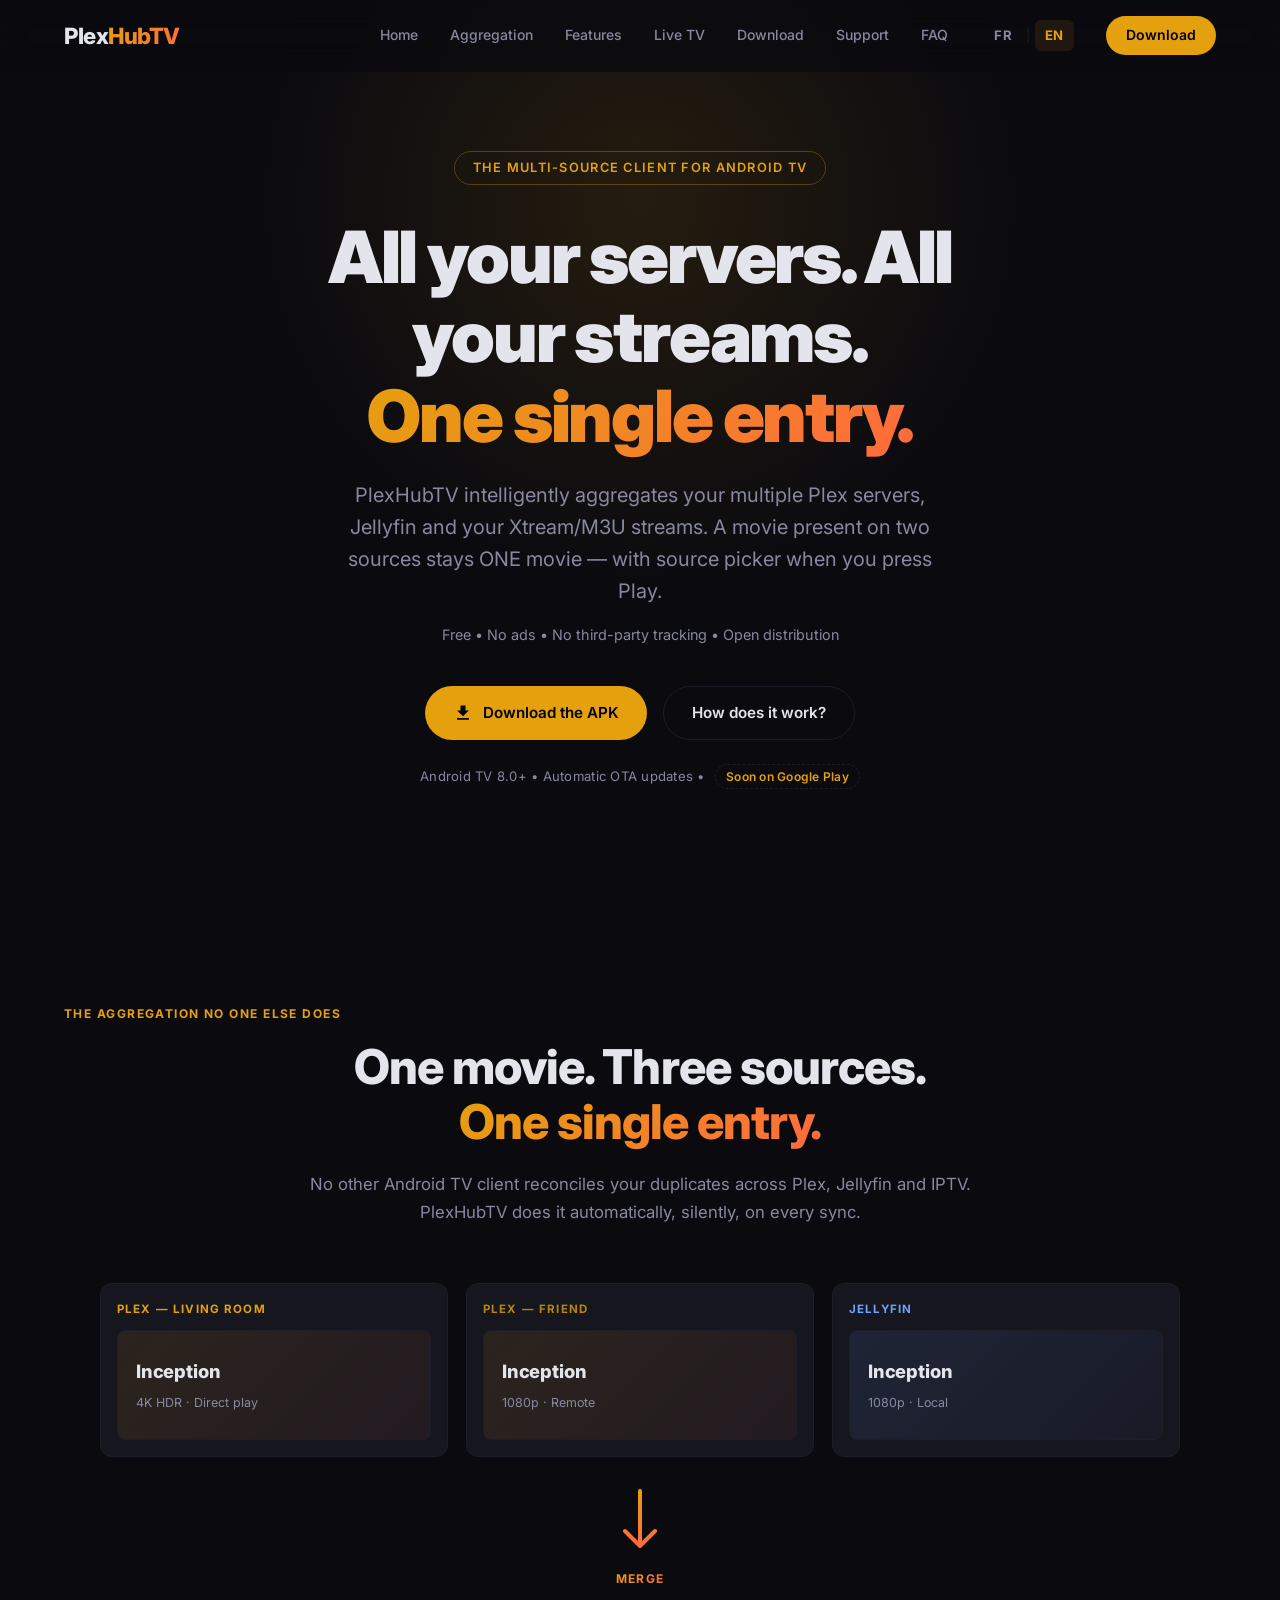
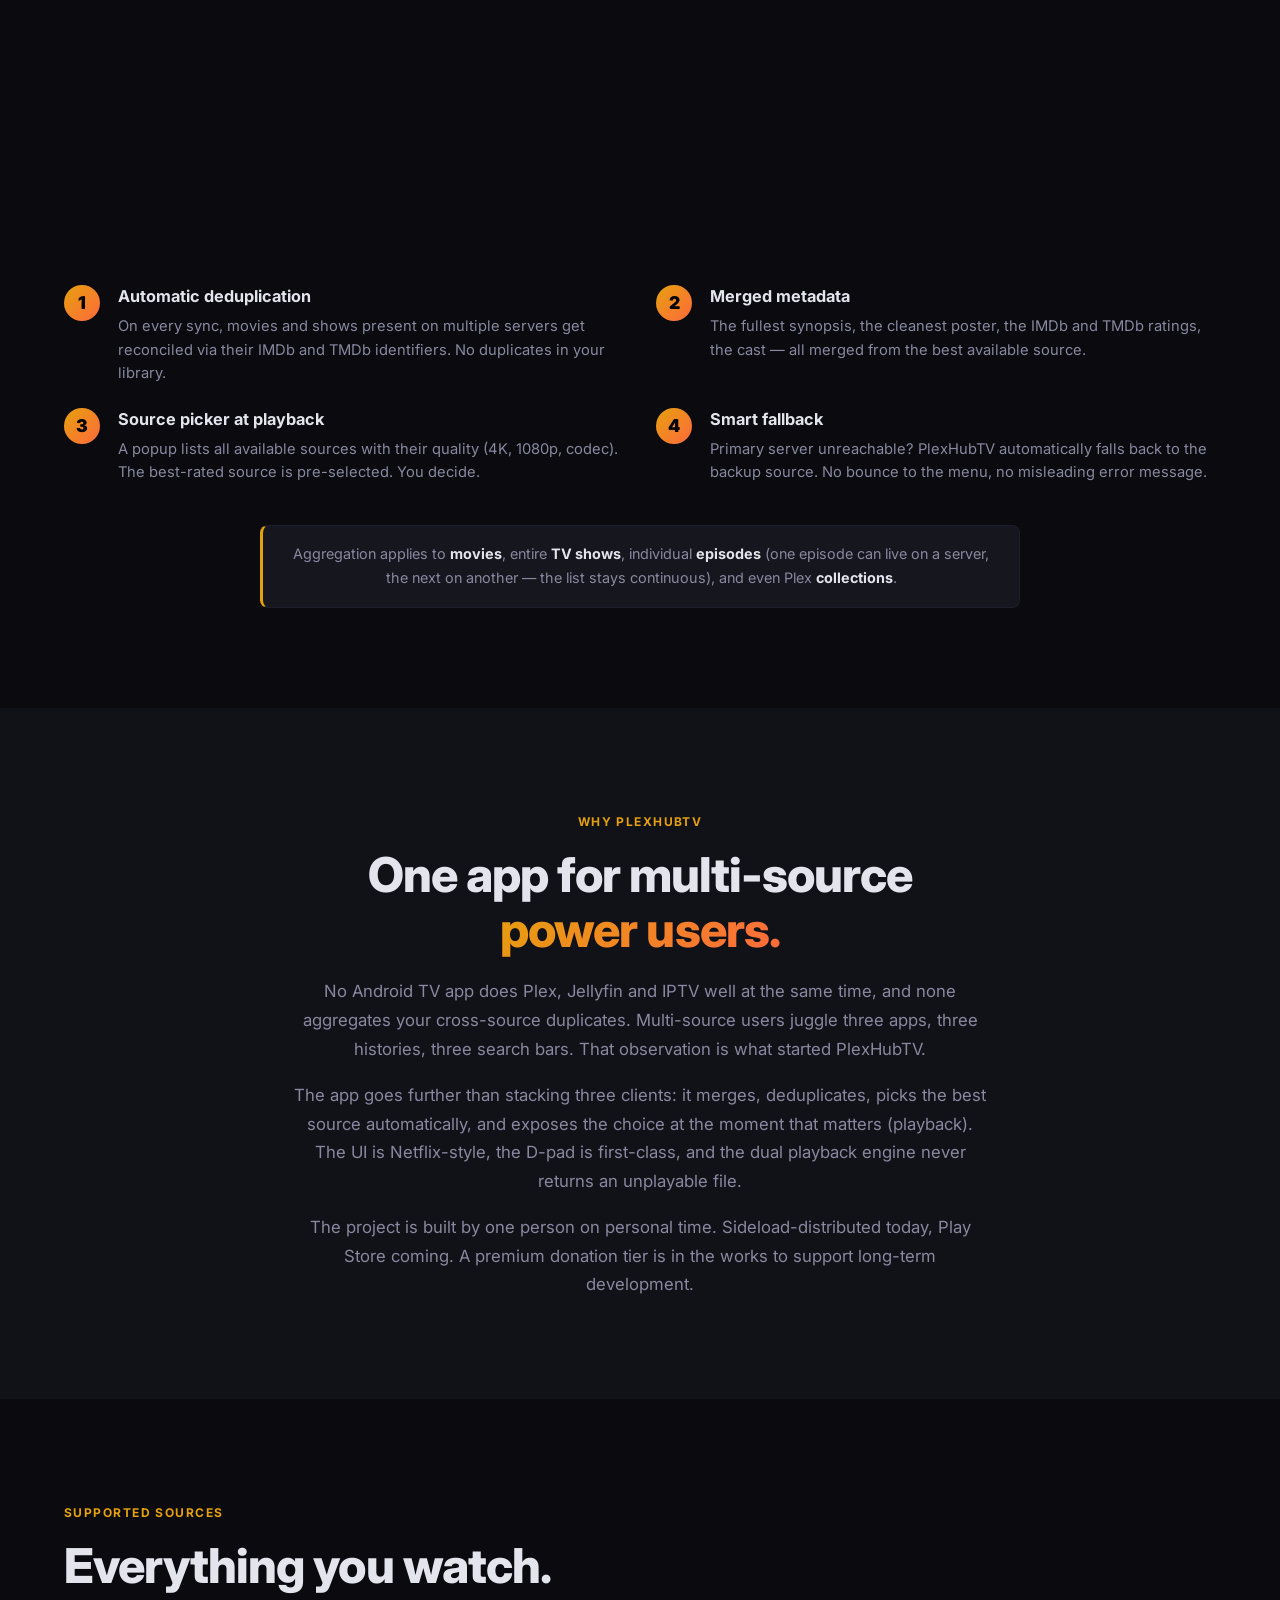
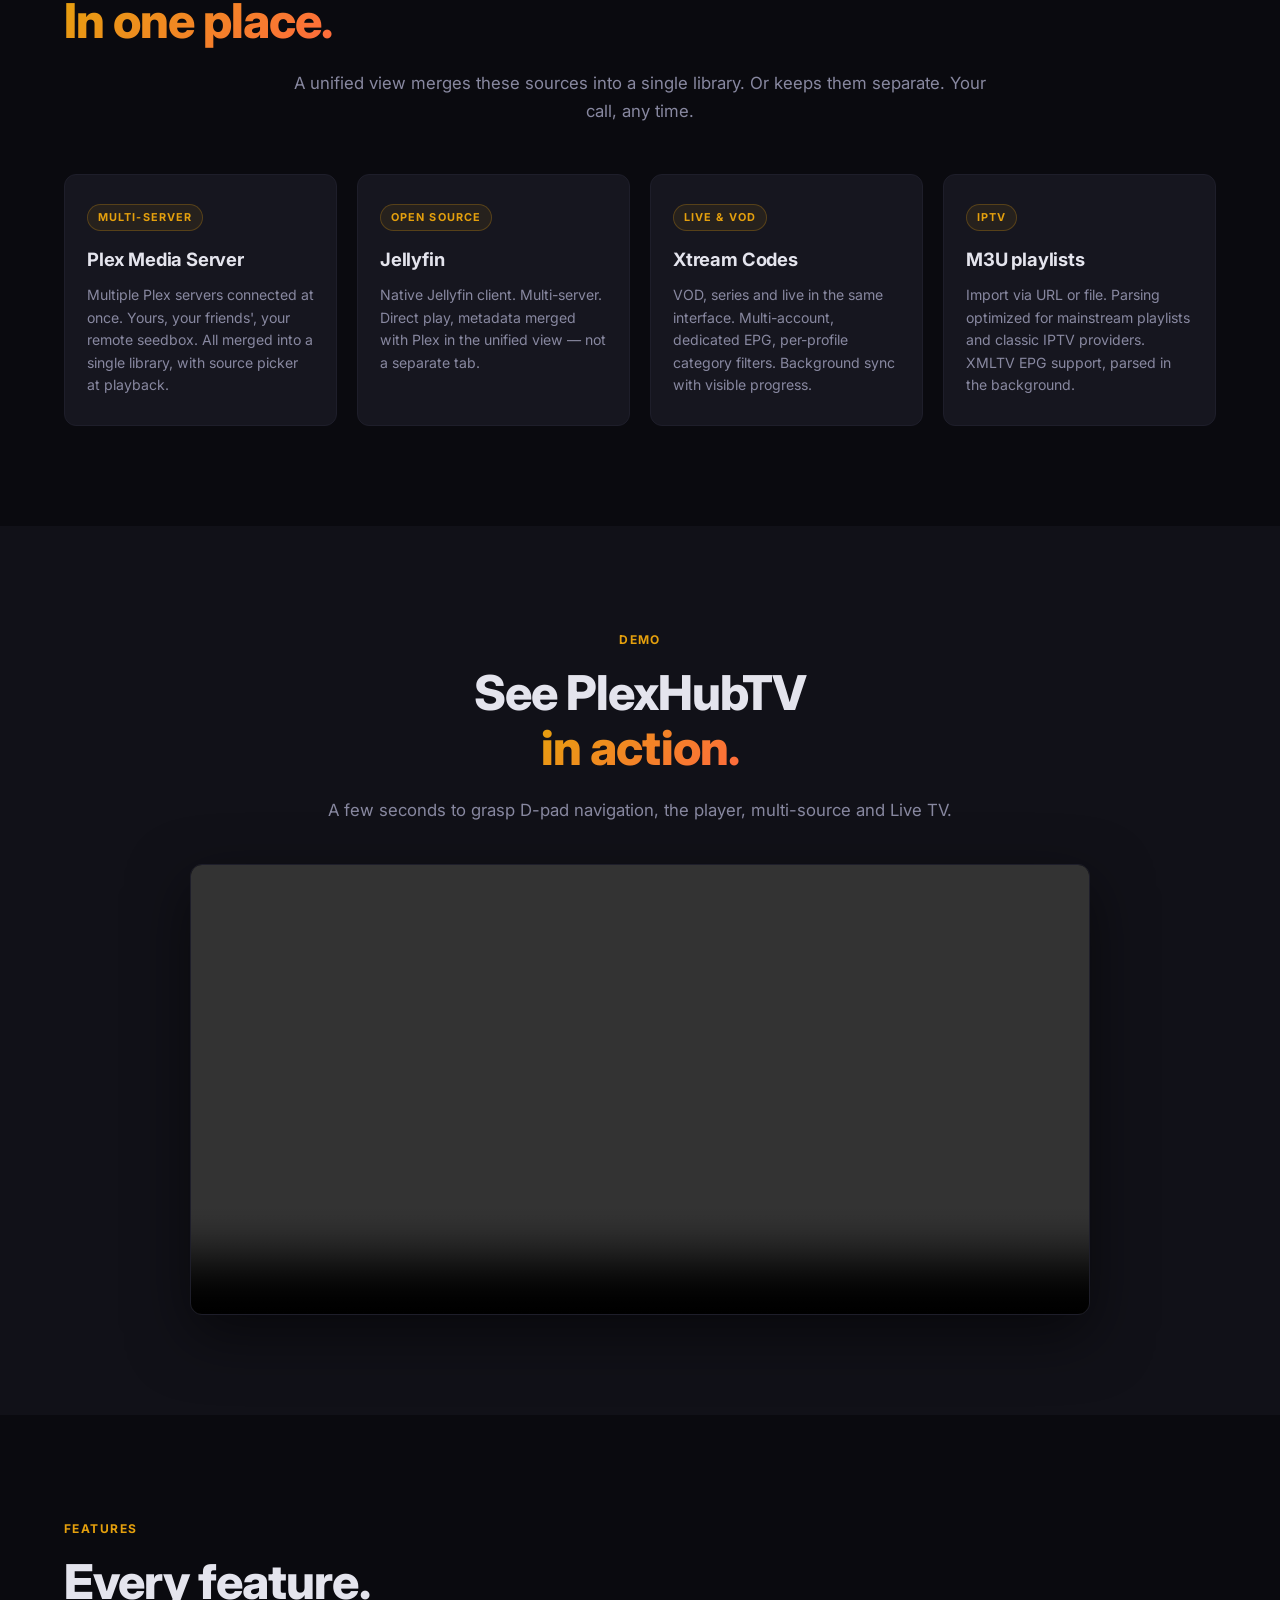
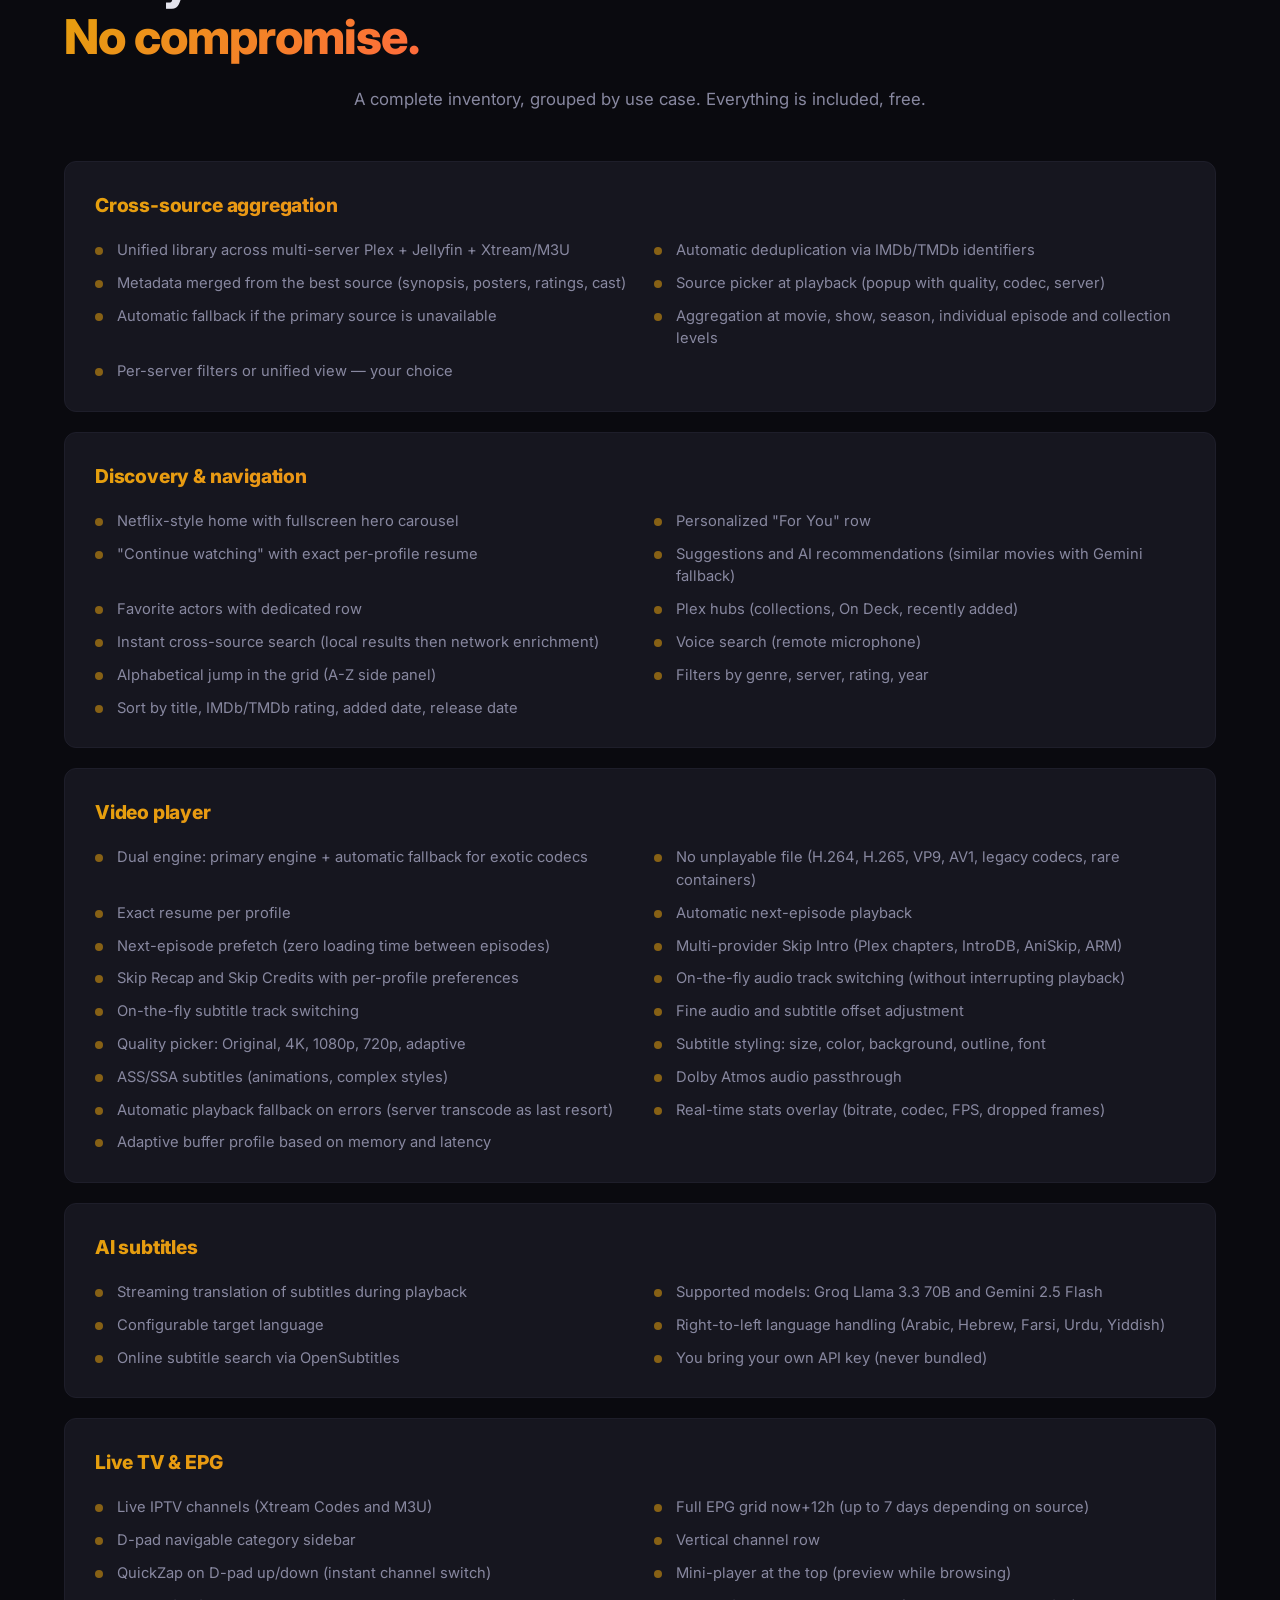
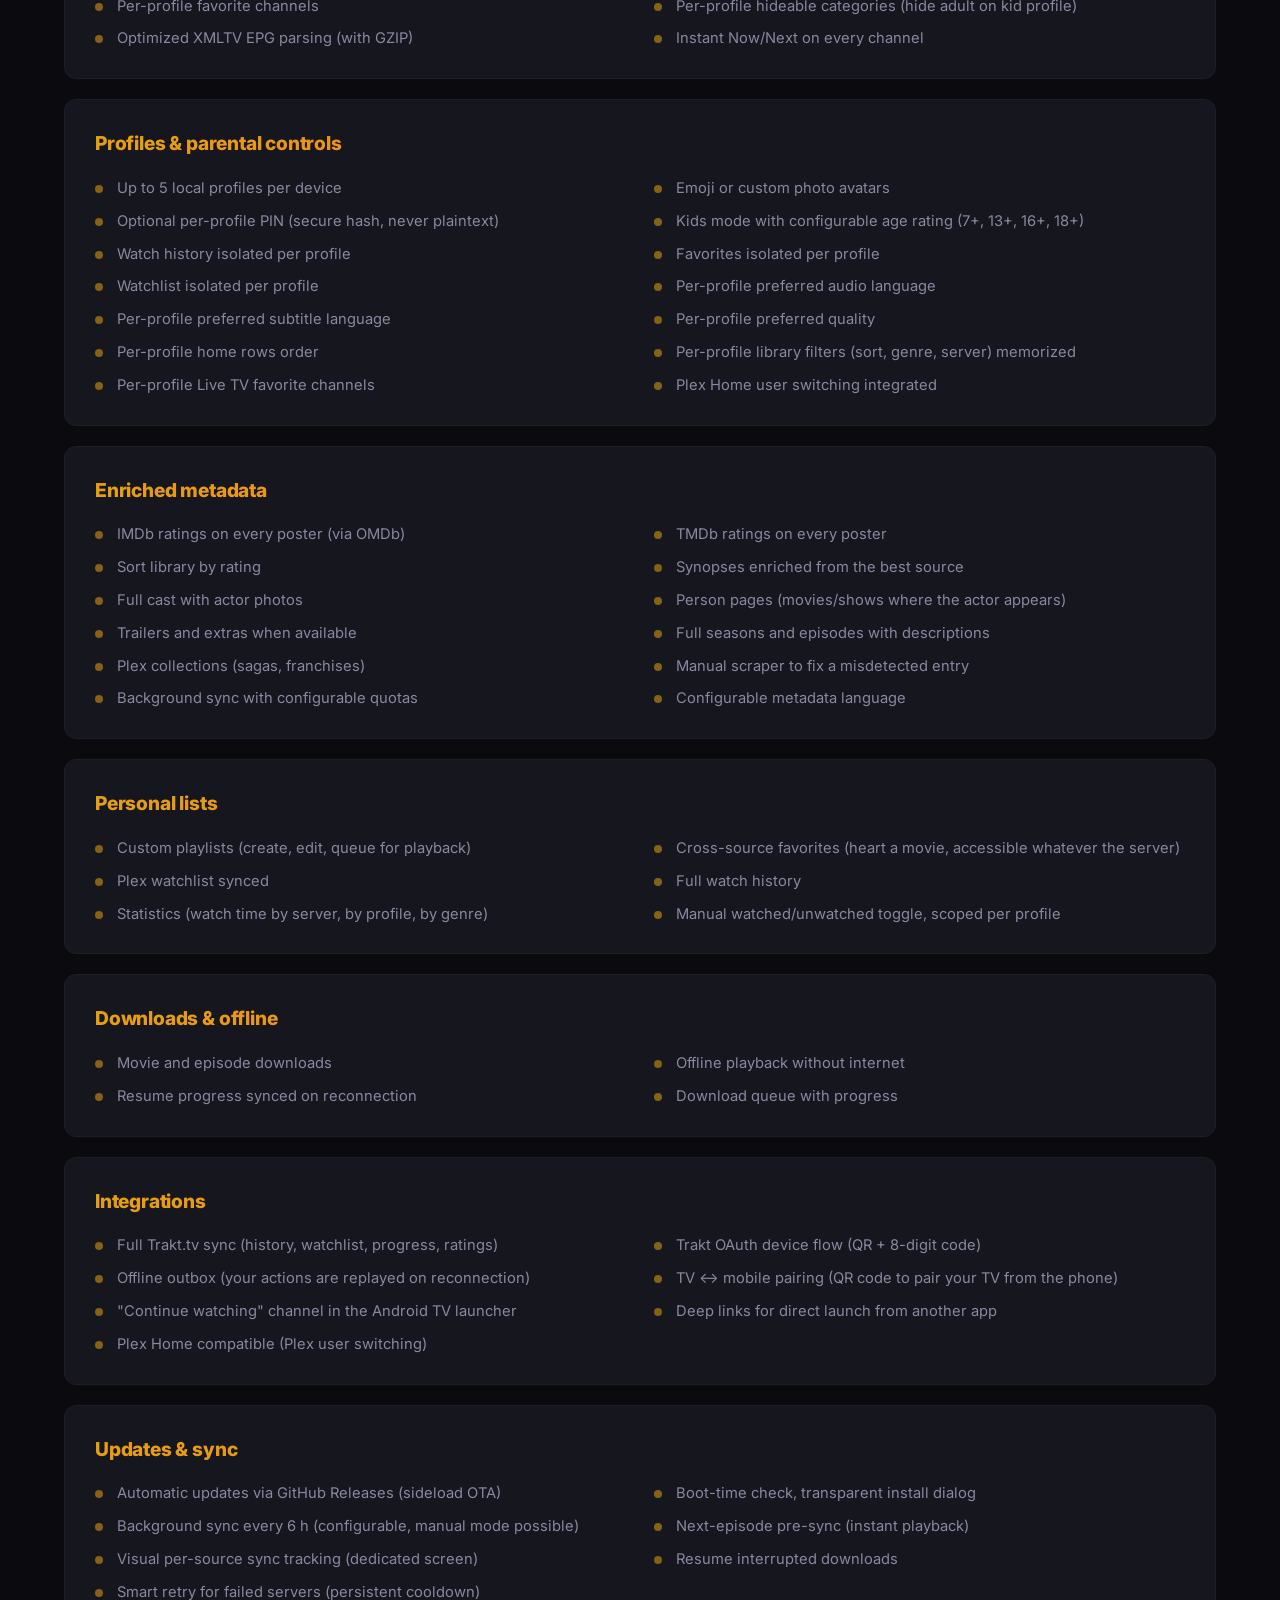
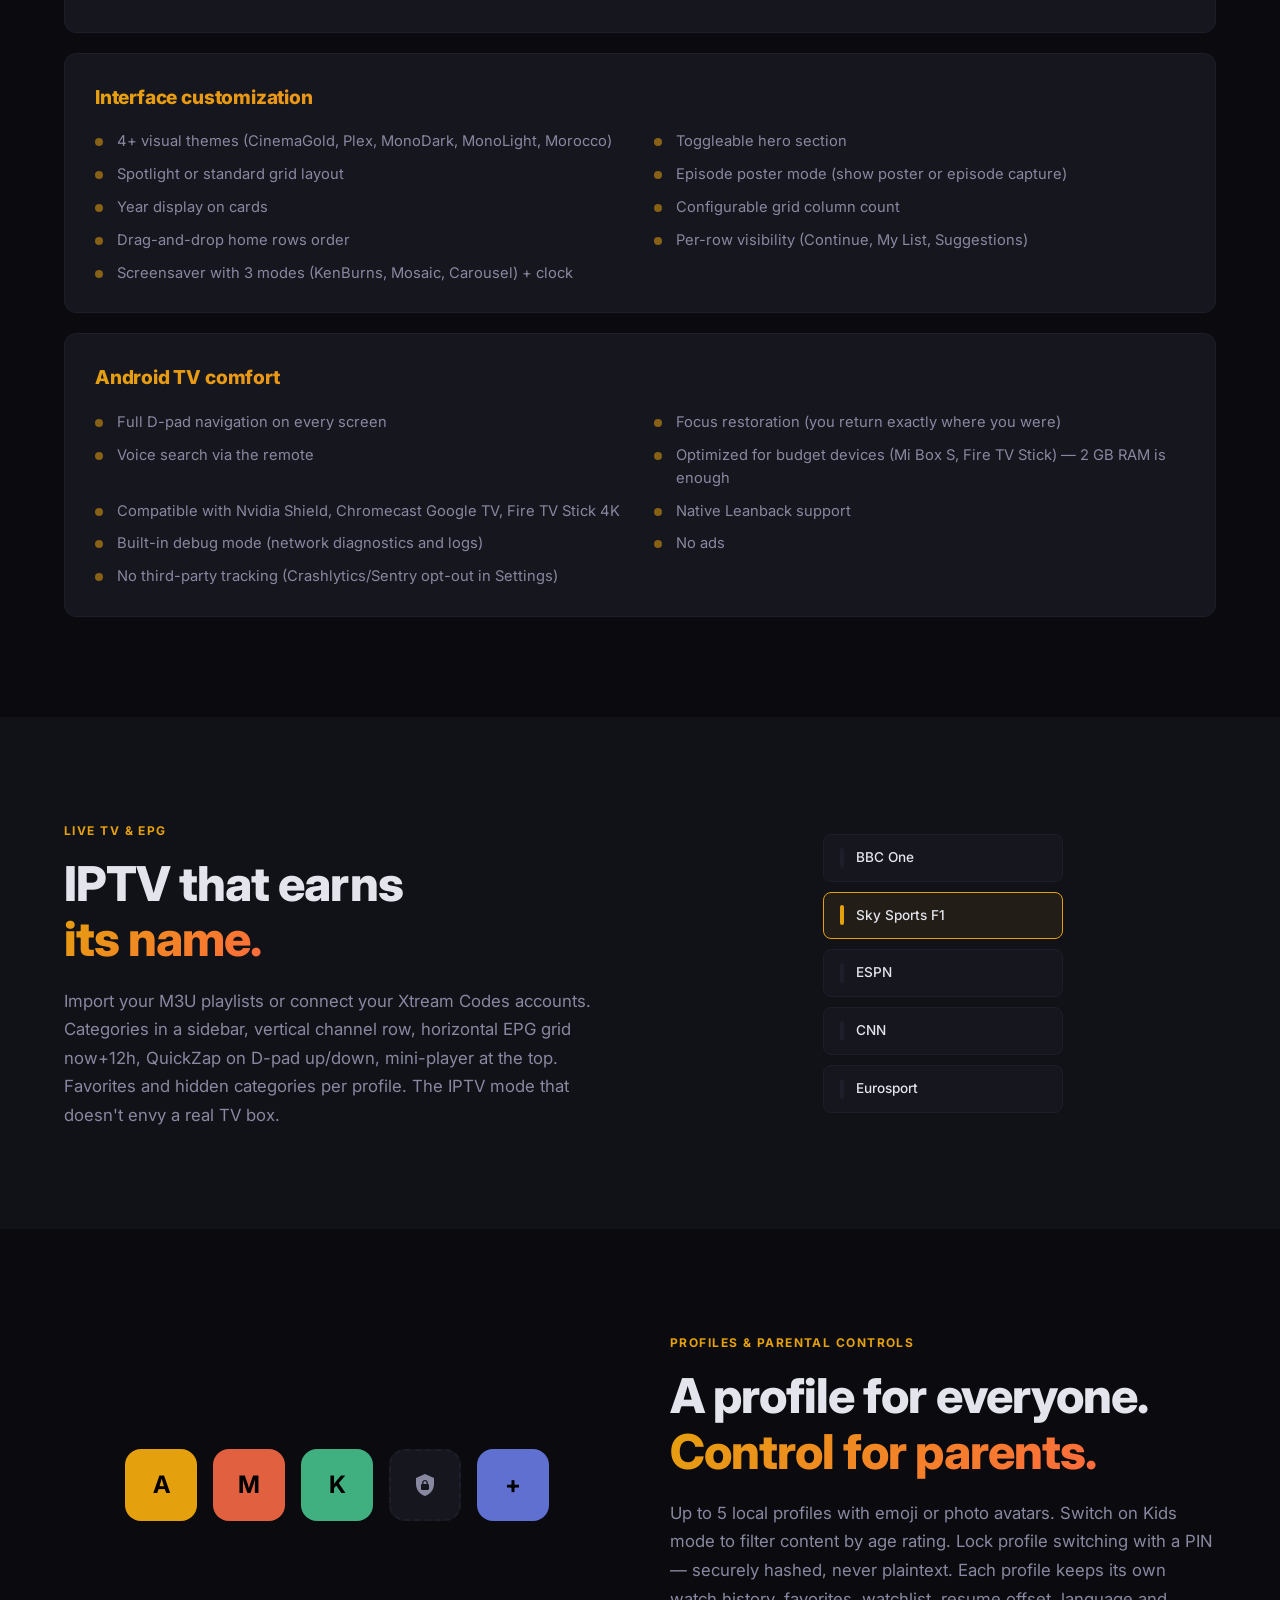
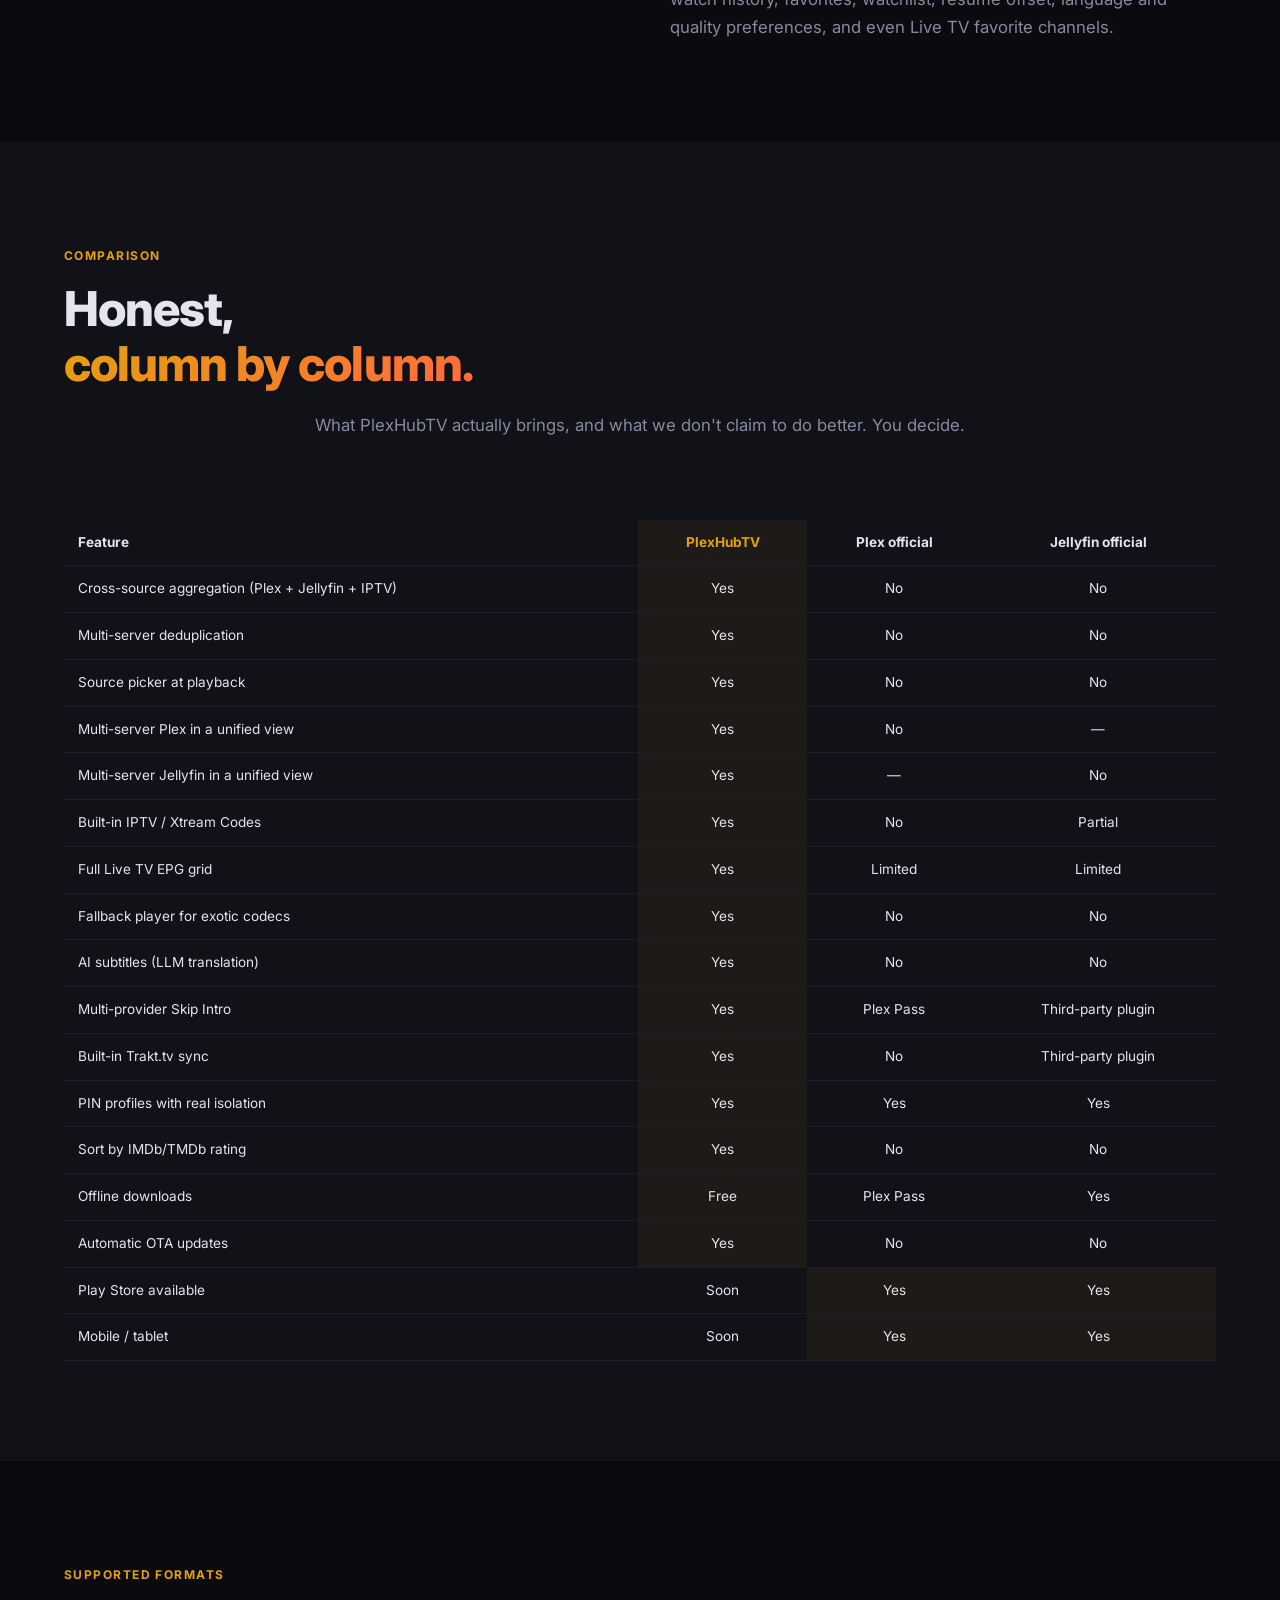
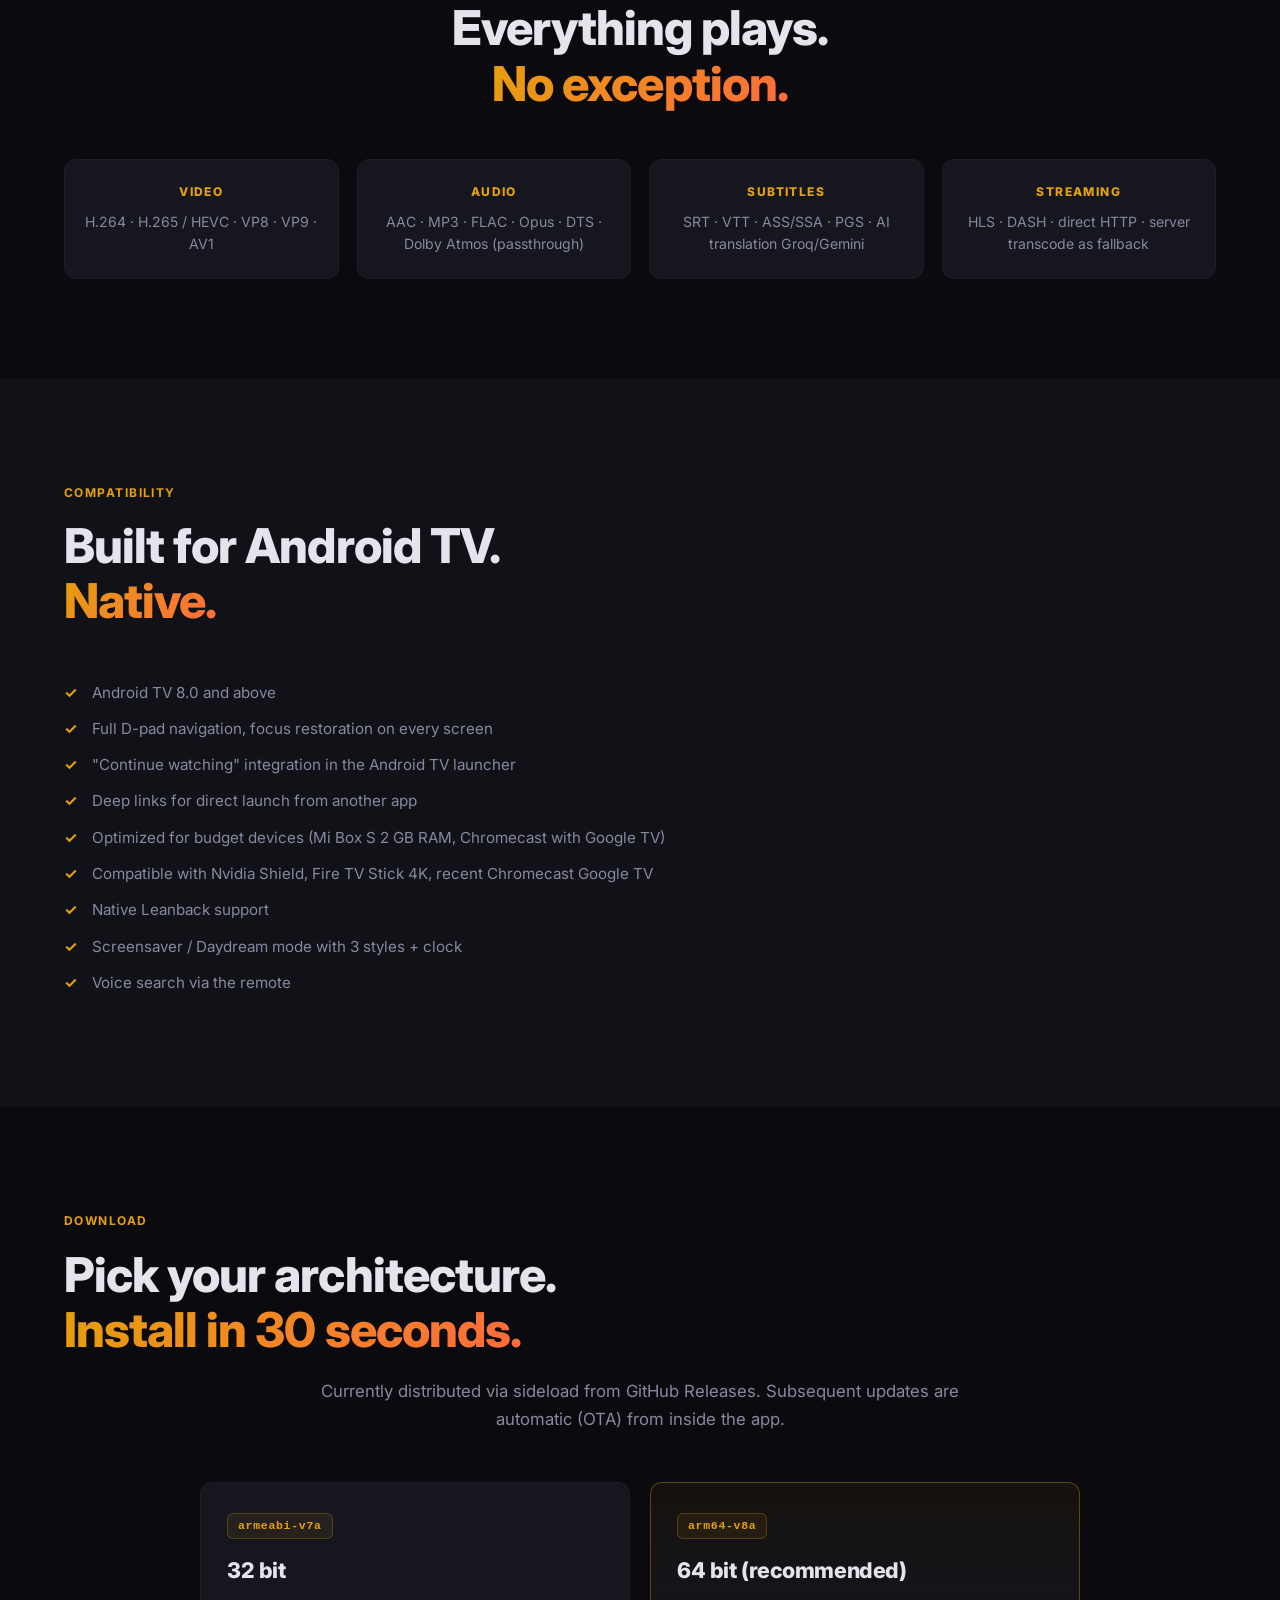
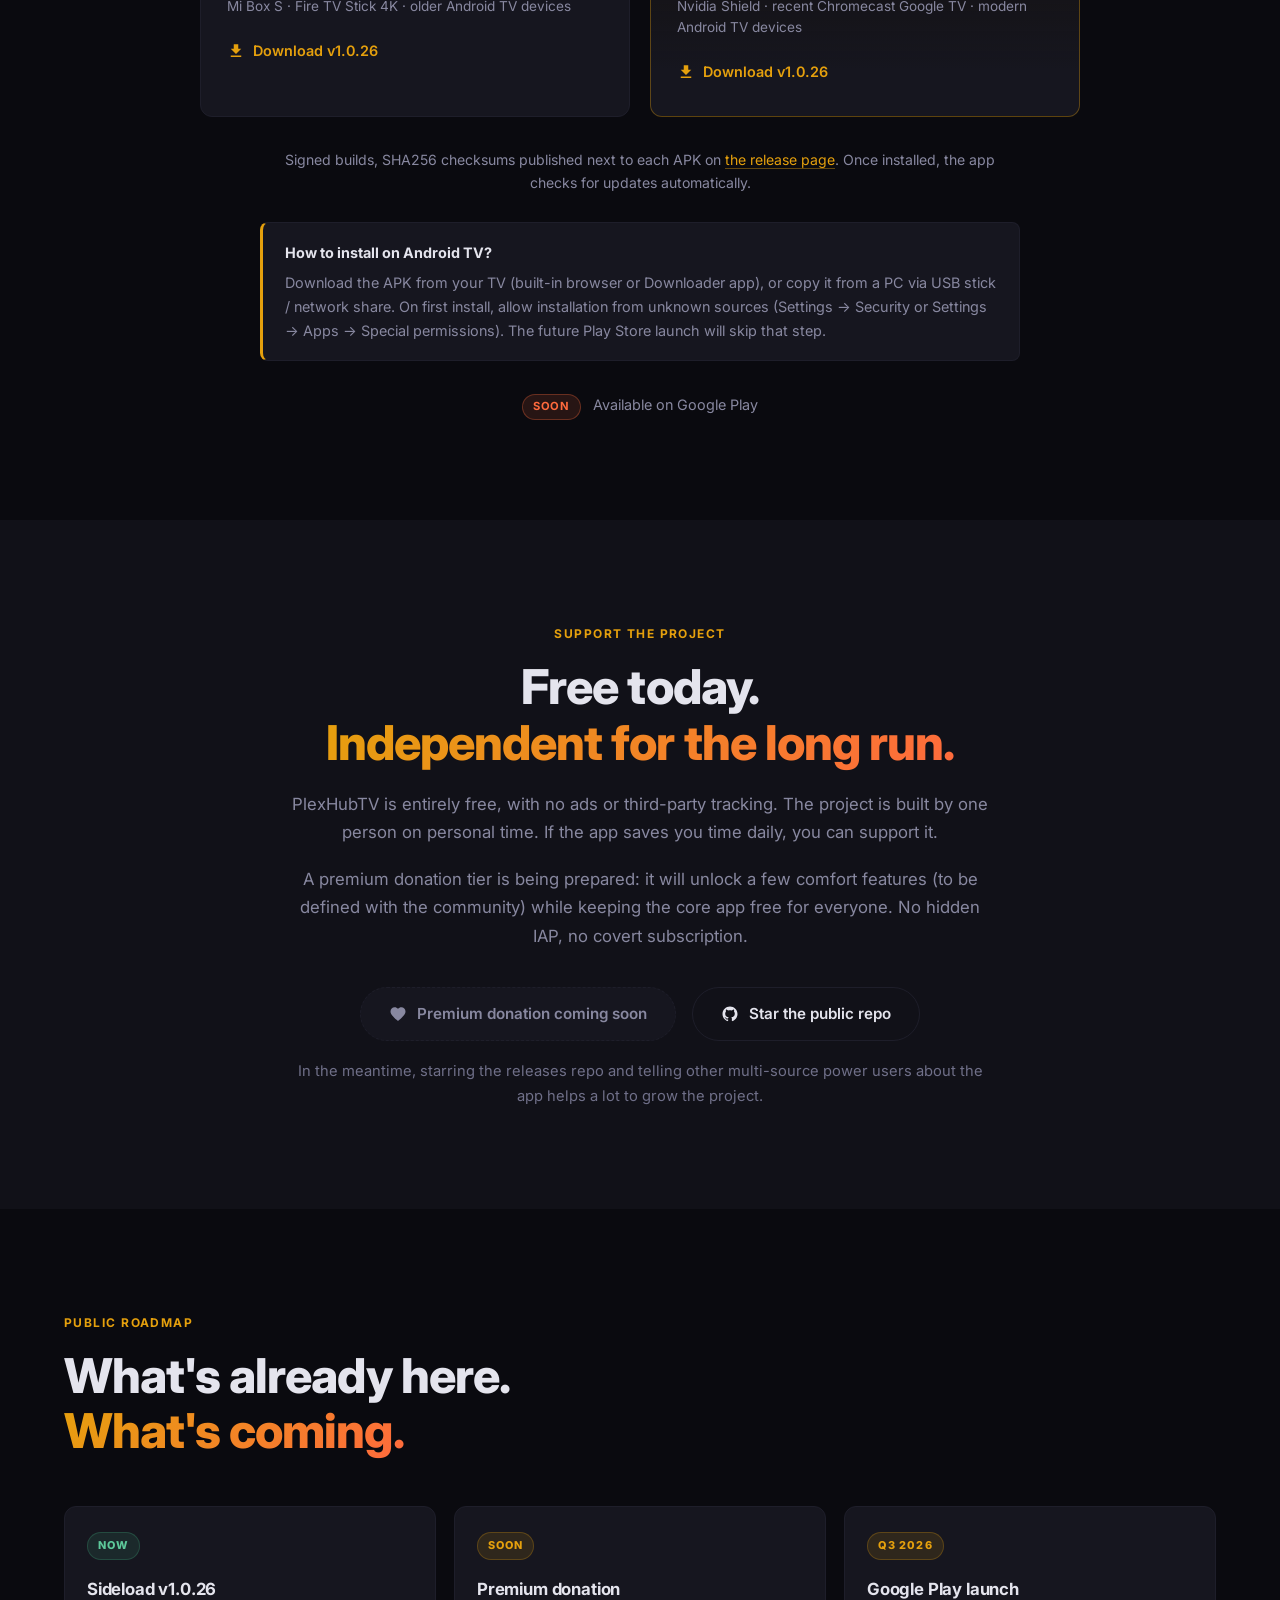
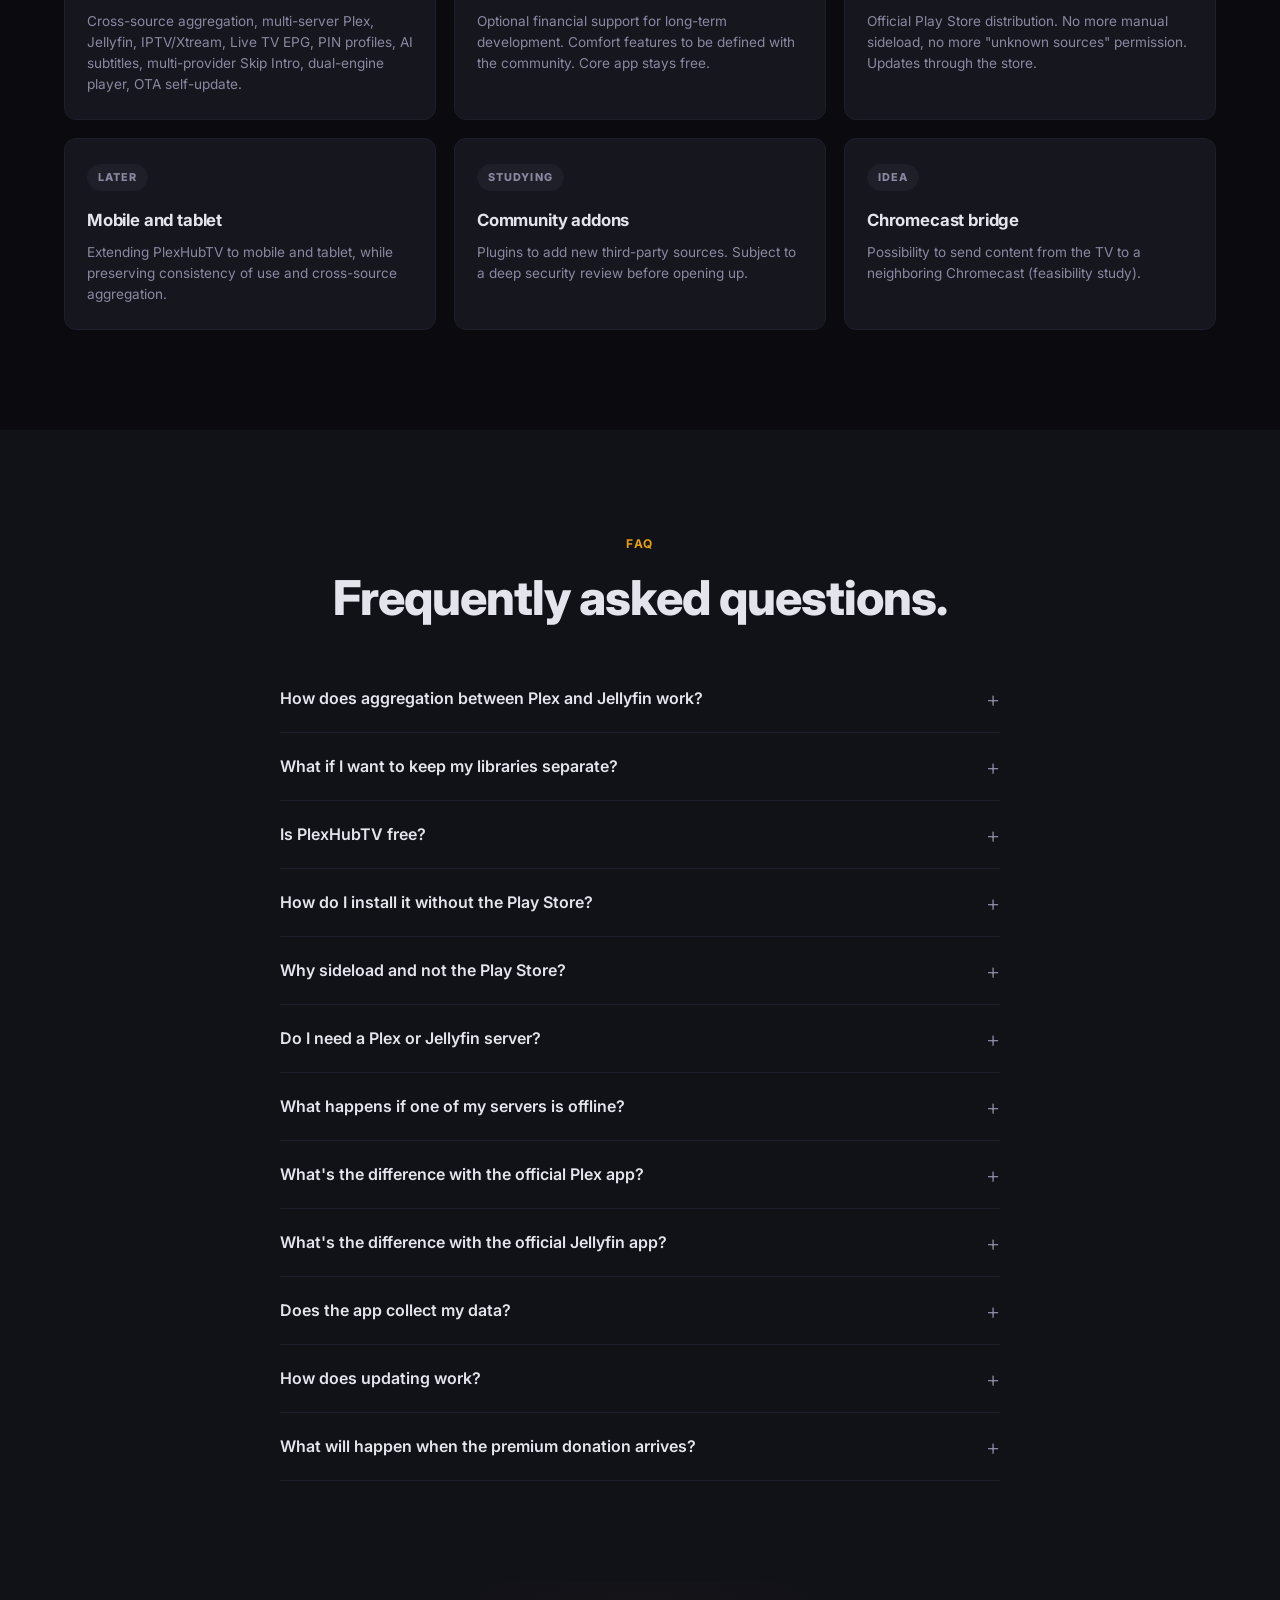
==== en/index.html @ de87a4a4 "feat(i18n): site multilingue FR/EN — page dediee, hreflang reciproque, toggle dans le header ARCHITE" ====
<!DOCTYPE html>
<html lang="en">
<head>
  <meta charset="UTF-8">
  <meta name="viewport" content="width=device-width, initial-scale=1.0">
  <title>PlexHubTV — All your Plex servers, Jellyfin and IPTV merged on Android TV</title>

  <meta name="description" content="PlexHubTV merges your multiple Plex servers, Jellyfin and IPTV/Xtream streams into a single library. A movie present on several sources stays one entry, with source picker at playback. PIN profiles, AI subtitles, Skip Intro, Live TV with EPG. Free.">
  <meta name="keywords" content="plex multi server android tv, plex jellyfin aggregation, plex jellyfin single client, iptv android tv, xtream android tv, merge plex libraries, multi source tv client, best plex client android tv">
  <meta name="author" content="PlexHubTV">
  <meta name="theme-color" content="#0a0a0f">

  <link rel="canonical" href="https://www.plexhubtv.uk/en/">
  <link rel="alternate" hreflang="fr" href="https://www.plexhubtv.uk/">
  <link rel="alternate" hreflang="en" href="https://www.plexhubtv.uk/en/">
  <link rel="alternate" hreflang="x-default" href="https://www.plexhubtv.uk/">

  <!-- Favicons -->
  <link rel="icon" type="image/svg+xml" href="/favicon.svg">
  <link rel="icon" type="image/png" sizes="32x32" href="/favicon-32x32.png">
  <link rel="icon" type="image/png" sizes="16x16" href="/favicon-16x16.png">
  <link rel="shortcut icon" href="/favicon.ico">
  <link rel="apple-touch-icon" sizes="180x180" href="/apple-touch-icon.png">
  <link rel="manifest" href="/site.webmanifest">

  <!-- Open Graph -->
  <meta property="og:type" content="website">
  <meta property="og:locale" content="en_US">
  <meta property="og:locale:alternate" content="fr_FR">
  <meta property="og:url" content="https://www.plexhubtv.uk/en/">
  <meta property="og:title" content="PlexHubTV — All your Plex servers, Jellyfin and IPTV merged">
  <meta property="og:description" content="One library for all your Plex servers, Jellyfin and IPTV streams. A movie on several sources = one entry, with source picker at playback.">
  <meta property="og:site_name" content="PlexHubTV">
  <meta property="og:image" content="https://www.plexhubtv.uk/og-image-en.png">
  <meta property="og:image:width" content="1200">
  <meta property="og:image:height" content="630">
  <meta property="og:image:alt" content="PlexHubTV — Android TV interface with cross-source aggregation">

  <!-- Twitter -->
  <meta name="twitter:card" content="summary_large_image">
  <meta name="twitter:title" content="PlexHubTV — Plex, Jellyfin and IPTV merged on Android TV">
  <meta name="twitter:description" content="All your Plex servers, Jellyfin and IPTV streams in one library. One movie, one entry, source picker at playback.">
  <meta name="twitter:image" content="https://www.plexhubtv.uk/og-image-en.png">

  <link rel="preconnect" href="https://fonts.googleapis.com">
  <link rel="preconnect" href="https://fonts.gstatic.com" crossorigin>
  <link href="https://fonts.googleapis.com/css2?family=Inter:wght@400;500;600;700;800;900&display=swap" rel="stylesheet">
  <link rel="stylesheet" href="../style.css">

  <!-- Structured data -->
  <script type="application/ld+json">
  {
    "@context": "https://schema.org",
    "@type": "SoftwareApplication",
    "name": "PlexHubTV",
    "operatingSystem": "Android TV 8.0+",
    "applicationCategory": "MultimediaApplication",
    "description": "Unified Android TV client for multi-server Plex, Jellyfin and IPTV/Xtream with cross-source aggregation. A movie present on multiple servers stays a single entry, with source picker at playback. Dual playback engine, PIN profiles, AI subtitles, multi-provider Skip Intro, Live TV EPG, Trakt sync, OTA self-update.",
    "softwareVersion": "1.0.26",
    "downloadUrl": "https://github.com/ChakirHamzaChahid/PlexhubTV_Release/releases/latest",
    "offers": {
      "@type": "Offer",
      "price": "0",
      "priceCurrency": "EUR"
    },
    "author": {
      "@type": "Person",
      "name": "Chakir Hamza Chahid"
    }
  }
  </script>
</head>
<body>

  <!-- ========== HEADER ========== -->
  <header class="header" id="header">
    <div class="container header__inner">
      <a href="#accueil" class="header__logo">Plex<span>HubTV</span></a>
      <nav class="header__nav" id="nav">
        <a href="#accueil" class="header__link">Home</a>
        <a href="#aggregation" class="header__link">Aggregation</a>
        <a href="#features" class="header__link">Features</a>
        <a href="#live-tv" class="header__link">Live TV</a>
        <a href="#download" class="header__link">Download</a>
        <a href="#support" class="header__link">Support</a>
        <a href="#faq" class="header__link">FAQ</a>
        <div class="header__lang" role="group" aria-label="Language selector">
          <a href="/" class="header__lang-item" lang="fr" hreflang="fr">FR</a>
          <span class="header__lang-sep" aria-hidden="true">|</span>
          <a href="/en/" class="header__lang-item header__lang-item--active" aria-current="page" lang="en">EN</a>
        </div>
        <a href="#download" class="header__link header__link--cta">Download</a>
      </nav>
      <button class="header__burger" id="burger" aria-label="Menu">
        <span></span><span></span><span></span>
      </button>
    </div>
  </header>

  <!-- ========== HERO ========== -->
  <section class="hero" id="accueil">
    <div class="container hero__inner">
      <p class="hero__badge">The multi-source client for Android TV</p>
      <h1 class="hero__title">All your servers. All your streams.<br><span class="text-gradient">One single entry.</span></h1>
      <p class="hero__subtitle">PlexHubTV intelligently aggregates your multiple Plex servers, Jellyfin and your Xtream/M3U streams. A movie present on two sources stays ONE movie — with source picker when you press Play.</p>
      <p class="hero__tagline">Free &bull; No ads &bull; No third-party tracking &bull; Open distribution</p>
      <div class="hero__actions">
        <a href="#download" class="btn btn--primary">
          <svg width="20" height="20" viewBox="0 0 24 24" fill="currentColor" aria-hidden="true"><path d="M5,20H19V18H5M19,9H15V3H9V9H5L12,16L19,9Z"/></svg>
          Download the APK
        </a>
        <a href="#aggregation" class="btn btn--secondary">How does it work?</a>
      </div>
      <p class="hero__mini">Android TV 8.0+ &bull; Automatic OTA updates &bull; <span class="hero__mini-soft">Soon on Google Play</span></p>
    </div>
    <div class="hero__glow"></div>
  </section>

  <!-- ========== AGGREGATION — KEY DIFFERENTIATOR ========== -->
  <section class="section" id="aggregation">
    <div class="container">
      <span class="section__label">The aggregation no one else does</span>
      <h2 class="section__title section__title--center">One movie. Three sources.<br><span class="text-gradient">One single entry.</span></h2>
      <p class="section__text section__text--center">No other Android TV client reconciles your duplicates across Plex, Jellyfin and IPTV. PlexHubTV does it automatically, silently, on every sync.</p>

      <div class="aggregation-visual">
        <div class="agg-sources">
          <div class="agg-source agg-source--plex1">
            <div class="agg-source__label">Plex — Living Room</div>
            <div class="agg-source__poster">
              <span class="agg-source__title">Inception</span>
              <span class="agg-source__meta">4K HDR &middot; Direct play</span>
            </div>
          </div>
          <div class="agg-source agg-source--plex2">
            <div class="agg-source__label">Plex — Friend</div>
            <div class="agg-source__poster">
              <span class="agg-source__title">Inception</span>
              <span class="agg-source__meta">1080p &middot; Remote</span>
            </div>
          </div>
          <div class="agg-source agg-source--jellyfin">
            <div class="agg-source__label">Jellyfin</div>
            <div class="agg-source__poster">
              <span class="agg-source__title">Inception</span>
              <span class="agg-source__meta">1080p &middot; Local</span>
            </div>
          </div>
        </div>

        <div class="agg-arrow" aria-hidden="true">
          <svg viewBox="0 0 60 80" width="60" height="80"><path d="M30 10 L30 60 M15 50 L30 65 L45 50" stroke="url(#g)" stroke-width="4" fill="none" stroke-linecap="round" stroke-linejoin="round"/><defs><linearGradient id="g" x1="0" y1="0" x2="0" y2="1"><stop offset="0" stop-color="#e5a00d"/><stop offset="1" stop-color="#ff6a3d"/></linearGradient></defs></svg>
          <span class="agg-arrow__label">Merge</span>
        </div>

        <div class="agg-result">
          <div class="agg-result__poster">
            <span class="agg-result__badge">3 sources</span>
            <div class="agg-result__body">
              <span class="agg-result__title">Inception</span>
              <span class="agg-result__year">2010 &middot; 2h28</span>
              <div class="agg-result__notes">
                <span class="agg-result__note"><strong>8.8</strong> IMDb</span>
                <span class="agg-result__note"><strong>87%</strong> TMDb</span>
              </div>
              <div class="agg-result__sources">
                <span class="agg-result__chip agg-result__chip--primary">▶ Plex Living Room (4K HDR)</span>
                <span class="agg-result__chip">Plex Friend (1080p)</span>
                <span class="agg-result__chip">Jellyfin (1080p)</span>
              </div>
            </div>
          </div>
        </div>
      </div>

      <div class="agg-points">
        <div class="agg-point">
          <div class="agg-point__num">1</div>
          <div>
            <strong class="agg-point__title">Automatic deduplication</strong>
            <p class="agg-point__text">On every sync, movies and shows present on multiple servers get reconciled via their IMDb and TMDb identifiers. No duplicates in your library.</p>
          </div>
        </div>
        <div class="agg-point">
          <div class="agg-point__num">2</div>
          <div>
            <strong class="agg-point__title">Merged metadata</strong>
            <p class="agg-point__text">The fullest synopsis, the cleanest poster, the IMDb and TMDb ratings, the cast — all merged from the best available source.</p>
          </div>
        </div>
        <div class="agg-point">
          <div class="agg-point__num">3</div>
          <div>
            <strong class="agg-point__title">Source picker at playback</strong>
            <p class="agg-point__text">A popup lists all available sources with their quality (4K, 1080p, codec). The best-rated source is pre-selected. You decide.</p>
          </div>
        </div>
        <div class="agg-point">
          <div class="agg-point__num">4</div>
          <div>
            <strong class="agg-point__title">Smart fallback</strong>
            <p class="agg-point__text">Primary server unreachable? PlexHubTV automatically falls back to the backup source. No bounce to the menu, no misleading error message.</p>
          </div>
        </div>
      </div>

      <p class="agg-note">Aggregation applies to <strong>movies</strong>, entire <strong>TV shows</strong>, individual <strong>episodes</strong> (one episode can live on a server, the next on another — the list stays continuous), and even Plex <strong>collections</strong>.</p>
    </div>
  </section>

  <!-- ========== WHY ========== -->
  <section class="section section--dark" id="why">
    <div class="container section--narrow">
      <span class="section__label">Why PlexHubTV</span>
      <h2 class="section__title">One app for multi-source<br><span class="text-gradient">power users.</span></h2>
      <p class="section__text">No Android TV app does Plex, Jellyfin and IPTV well at the same time, and none aggregates your cross-source duplicates. Multi-source users juggle three apps, three histories, three search bars. That observation is what started PlexHubTV.</p>
      <p class="section__text">The app goes further than stacking three clients: it merges, deduplicates, picks the best source automatically, and exposes the choice at the moment that matters (playback). The UI is Netflix-style, the D-pad is first-class, and the dual playback engine never returns an unplayable file.</p>
      <p class="section__text">The project is built by one person on personal time. Sideload-distributed today, Play Store coming. A premium donation tier is in the works to support long-term development.</p>
    </div>
  </section>

  <!-- ========== SOURCES ========== -->
  <section class="section" id="sources">
    <div class="container">
      <span class="section__label">Supported sources</span>
      <h2 class="section__title">Everything you watch.<br><span class="text-gradient">In one place.</span></h2>
      <p class="section__text section__text--center">A unified view merges these sources into a single library. Or keeps them separate. Your call, any time.</p>
      <div class="sources-grid">
        <div class="source-card">
          <div class="source-card__tag">Multi-server</div>
          <h3 class="source-card__title">Plex Media Server</h3>
          <p class="source-card__text">Multiple Plex servers connected at once. Yours, your friends', your remote seedbox. All merged into a single library, with source picker at playback.</p>
        </div>
        <div class="source-card">
          <div class="source-card__tag">Open source</div>
          <h3 class="source-card__title">Jellyfin</h3>
          <p class="source-card__text">Native Jellyfin client. Multi-server. Direct play, metadata merged with Plex in the unified view — not a separate tab.</p>
        </div>
        <div class="source-card">
          <div class="source-card__tag">Live & VOD</div>
          <h3 class="source-card__title">Xtream Codes</h3>
          <p class="source-card__text">VOD, series and live in the same interface. Multi-account, dedicated EPG, per-profile category filters. Background sync with visible progress.</p>
        </div>
        <div class="source-card">
          <div class="source-card__tag">IPTV</div>
          <h3 class="source-card__title">M3U playlists</h3>
          <p class="source-card__text">Import via URL or file. Parsing optimized for mainstream playlists and classic IPTV providers. XMLTV EPG support, parsed in the background.</p>
        </div>
      </div>
    </div>
  </section>

  <!-- ========== DEMO ========== -->
  <section class="section section--dark" id="demo">
    <div class="container demo-section">
      <span class="section__label">Demo</span>
      <h2 class="section__title">See PlexHubTV<br><span class="text-gradient">in action.</span></h2>
      <p class="section__text">A few seconds to grasp D-pad navigation, the player, multi-source and Live TV.</p>
      <div class="demo-video-wrapper">
        <video class="demo-video" controls playsinline preload="metadata">
          <source src="../Screen_recording_20260312_102054 (1).webm" type="video/webm">
          Your browser does not support video playback.
        </video>
      </div>
    </div>
  </section>

  <!-- ========== FEATURES ========== -->
  <section class="section" id="features">
    <div class="container">
      <span class="section__label">Features</span>
      <h2 class="section__title">Every feature.<br><span class="text-gradient">No compromise.</span></h2>
      <p class="section__text section__text--center">A complete inventory, grouped by use case. Everything is included, free.</p>

      <div class="feature-group">
        <h3 class="feature-group__title">Cross-source aggregation</h3>
        <ul class="feature-bullets">
          <li>Unified library across multi-server Plex + Jellyfin + Xtream/M3U</li>
          <li>Automatic deduplication via IMDb/TMDb identifiers</li>
          <li>Metadata merged from the best source (synopsis, posters, ratings, cast)</li>
          <li>Source picker at playback (popup with quality, codec, server)</li>
          <li>Automatic fallback if the primary source is unavailable</li>
          <li>Aggregation at movie, show, season, individual episode and collection levels</li>
          <li>Per-server filters or unified view — your choice</li>
        </ul>
      </div>

      <div class="feature-group">
        <h3 class="feature-group__title">Discovery & navigation</h3>
        <ul class="feature-bullets">
          <li>Netflix-style home with fullscreen hero carousel</li>
          <li>Personalized "For You" row</li>
          <li>"Continue watching" with exact per-profile resume</li>
          <li>Suggestions and AI recommendations (similar movies with Gemini fallback)</li>
          <li>Favorite actors with dedicated row</li>
          <li>Plex hubs (collections, On Deck, recently added)</li>
          <li>Instant cross-source search (local results then network enrichment)</li>
          <li>Voice search (remote microphone)</li>
          <li>Alphabetical jump in the grid (A-Z side panel)</li>
          <li>Filters by genre, server, rating, year</li>
          <li>Sort by title, IMDb/TMDb rating, added date, release date</li>
        </ul>
      </div>

      <div class="feature-group">
        <h3 class="feature-group__title">Video player</h3>
        <ul class="feature-bullets">
          <li>Dual engine: primary engine + automatic fallback for exotic codecs</li>
          <li>No unplayable file (H.264, H.265, VP9, AV1, legacy codecs, rare containers)</li>
          <li>Exact resume per profile</li>
          <li>Automatic next-episode playback</li>
          <li>Next-episode prefetch (zero loading time between episodes)</li>
          <li>Multi-provider Skip Intro (Plex chapters, IntroDB, AniSkip, ARM)</li>
          <li>Skip Recap and Skip Credits with per-profile preferences</li>
          <li>On-the-fly audio track switching (without interrupting playback)</li>
          <li>On-the-fly subtitle track switching</li>
          <li>Fine audio and subtitle offset adjustment</li>
          <li>Quality picker: Original, 4K, 1080p, 720p, adaptive</li>
          <li>Subtitle styling: size, color, background, outline, font</li>
          <li>ASS/SSA subtitles (animations, complex styles)</li>
          <li>Dolby Atmos audio passthrough</li>
          <li>Automatic playback fallback on errors (server transcode as last resort)</li>
          <li>Real-time stats overlay (bitrate, codec, FPS, dropped frames)</li>
          <li>Adaptive buffer profile based on memory and latency</li>
        </ul>
      </div>

      <div class="feature-group">
        <h3 class="feature-group__title">AI subtitles</h3>
        <ul class="feature-bullets">
          <li>Streaming translation of subtitles during playback</li>
          <li>Supported models: Groq Llama 3.3 70B and Gemini 2.5 Flash</li>
          <li>Configurable target language</li>
          <li>Right-to-left language handling (Arabic, Hebrew, Farsi, Urdu, Yiddish)</li>
          <li>Online subtitle search via OpenSubtitles</li>
          <li>You bring your own API key (never bundled)</li>
        </ul>
      </div>

      <div class="feature-group">
        <h3 class="feature-group__title">Live TV & EPG</h3>
        <ul class="feature-bullets">
          <li>Live IPTV channels (Xtream Codes and M3U)</li>
          <li>Full EPG grid now+12h (up to 7 days depending on source)</li>
          <li>D-pad navigable category sidebar</li>
          <li>Vertical channel row</li>
          <li>QuickZap on D-pad up/down (instant channel switch)</li>
          <li>Mini-player at the top (preview while browsing)</li>
          <li>Per-profile favorite channels</li>
          <li>Per-profile hideable categories (hide adult on kid profile)</li>
          <li>Optimized XMLTV EPG parsing (with GZIP)</li>
          <li>Instant Now/Next on every channel</li>
        </ul>
      </div>

      <div class="feature-group">
        <h3 class="feature-group__title">Profiles & parental controls</h3>
        <ul class="feature-bullets">
          <li>Up to 5 local profiles per device</li>
          <li>Emoji or custom photo avatars</li>
          <li>Optional per-profile PIN (secure hash, never plaintext)</li>
          <li>Kids mode with configurable age rating (7+, 13+, 16+, 18+)</li>
          <li>Watch history isolated per profile</li>
          <li>Favorites isolated per profile</li>
          <li>Watchlist isolated per profile</li>
          <li>Per-profile preferred audio language</li>
          <li>Per-profile preferred subtitle language</li>
          <li>Per-profile preferred quality</li>
          <li>Per-profile home rows order</li>
          <li>Per-profile library filters (sort, genre, server) memorized</li>
          <li>Per-profile Live TV favorite channels</li>
          <li>Plex Home user switching integrated</li>
        </ul>
      </div>

      <div class="feature-group">
        <h3 class="feature-group__title">Enriched metadata</h3>
        <ul class="feature-bullets">
          <li>IMDb ratings on every poster (via OMDb)</li>
          <li>TMDb ratings on every poster</li>
          <li>Sort library by rating</li>
          <li>Synopses enriched from the best source</li>
          <li>Full cast with actor photos</li>
          <li>Person pages (movies/shows where the actor appears)</li>
          <li>Trailers and extras when available</li>
          <li>Full seasons and episodes with descriptions</li>
          <li>Plex collections (sagas, franchises)</li>
          <li>Manual scraper to fix a misdetected entry</li>
          <li>Background sync with configurable quotas</li>
          <li>Configurable metadata language</li>
        </ul>
      </div>

      <div class="feature-group">
        <h3 class="feature-group__title">Personal lists</h3>
        <ul class="feature-bullets">
          <li>Custom playlists (create, edit, queue for playback)</li>
          <li>Cross-source favorites (heart a movie, accessible whatever the server)</li>
          <li>Plex watchlist synced</li>
          <li>Full watch history</li>
          <li>Statistics (watch time by server, by profile, by genre)</li>
          <li>Manual watched/unwatched toggle, scoped per profile</li>
        </ul>
      </div>

      <div class="feature-group">
        <h3 class="feature-group__title">Downloads & offline</h3>
        <ul class="feature-bullets">
          <li>Movie and episode downloads</li>
          <li>Offline playback without internet</li>
          <li>Resume progress synced on reconnection</li>
          <li>Download queue with progress</li>
        </ul>
      </div>

      <div class="feature-group">
        <h3 class="feature-group__title">Integrations</h3>
        <ul class="feature-bullets">
          <li>Full Trakt.tv sync (history, watchlist, progress, ratings)</li>
          <li>Trakt OAuth device flow (QR + 8-digit code)</li>
          <li>Offline outbox (your actions are replayed on reconnection)</li>
          <li>TV ↔ mobile pairing (QR code to pair your TV from the phone)</li>
          <li>"Continue watching" channel in the Android TV launcher</li>
          <li>Deep links for direct launch from another app</li>
          <li>Plex Home compatible (Plex user switching)</li>
        </ul>
      </div>

      <div class="feature-group">
        <h3 class="feature-group__title">Updates & sync</h3>
        <ul class="feature-bullets">
          <li>Automatic updates via GitHub Releases (sideload OTA)</li>
          <li>Boot-time check, transparent install dialog</li>
          <li>Background sync every 6 h (configurable, manual mode possible)</li>
          <li>Next-episode pre-sync (instant playback)</li>
          <li>Visual per-source sync tracking (dedicated screen)</li>
          <li>Resume interrupted downloads</li>
          <li>Smart retry for failed servers (persistent cooldown)</li>
        </ul>
      </div>

      <div class="feature-group">
        <h3 class="feature-group__title">Interface customization</h3>
        <ul class="feature-bullets">
          <li>4+ visual themes (CinemaGold, Plex, MonoDark, MonoLight, Morocco)</li>
          <li>Toggleable hero section</li>
          <li>Spotlight or standard grid layout</li>
          <li>Episode poster mode (show poster or episode capture)</li>
          <li>Year display on cards</li>
          <li>Configurable grid column count</li>
          <li>Drag-and-drop home rows order</li>
          <li>Per-row visibility (Continue, My List, Suggestions)</li>
          <li>Screensaver with 3 modes (KenBurns, Mosaic, Carousel) + clock</li>
        </ul>
      </div>

      <div class="feature-group">
        <h3 class="feature-group__title">Android TV comfort</h3>
        <ul class="feature-bullets">
          <li>Full D-pad navigation on every screen</li>
          <li>Focus restoration (you return exactly where you were)</li>
          <li>Voice search via the remote</li>
          <li>Optimized for budget devices (Mi Box S, Fire TV Stick) — 2 GB RAM is enough</li>
          <li>Compatible with Nvidia Shield, Chromecast Google TV, Fire TV Stick 4K</li>
          <li>Native Leanback support</li>
          <li>Built-in debug mode (network diagnostics and logs)</li>
          <li>No ads</li>
          <li>No third-party tracking (Crashlytics/Sentry opt-out in Settings)</li>
        </ul>
      </div>
    </div>
  </section>

  <!-- ========== LIVE TV (visual) ========== -->
  <section class="section section--dark" id="live-tv">
    <div class="container section--split">
      <div class="section--split__text">
        <span class="section__label">Live TV & EPG</span>
        <h2 class="section__title">IPTV that earns<br><span class="text-gradient">its name.</span></h2>
        <p class="section__text">Import your M3U playlists or connect your Xtream Codes accounts. Categories in a sidebar, vertical channel row, horizontal EPG grid now+12h, QuickZap on D-pad up/down, mini-player at the top. Favorites and hidden categories per profile. The IPTV mode that doesn't envy a real TV box.</p>
      </div>
      <div class="section--split__visual">
        <div class="iptv-visual">
          <div class="iptv-channel">
            <div class="iptv-channel__bar"></div>
            <span>BBC One</span>
          </div>
          <div class="iptv-channel iptv-channel--active">
            <div class="iptv-channel__bar"></div>
            <span>Sky Sports F1</span>
          </div>
          <div class="iptv-channel">
            <div class="iptv-channel__bar"></div>
            <span>ESPN</span>
          </div>
          <div class="iptv-channel">
            <div class="iptv-channel__bar"></div>
            <span>CNN</span>
          </div>
          <div class="iptv-channel">
            <div class="iptv-channel__bar"></div>
            <span>Eurosport</span>
          </div>
        </div>
      </div>
    </div>
  </section>

  <!-- ========== PROFILES ========== -->
  <section class="section" id="profiles">
    <div class="container section--split section--split--reverse">
      <div class="section--split__text">
        <span class="section__label">Profiles & parental controls</span>
        <h2 class="section__title">A profile for everyone.<br><span class="text-gradient">Control for parents.</span></h2>
        <p class="section__text">Up to 5 local profiles with emoji or photo avatars. Switch on Kids mode to filter content by age rating. Lock profile switching with a PIN — securely hashed, never plaintext. Each profile keeps its own watch history, favorites, watchlist, resume offset, language and quality preferences, and even Live TV favorite channels.</p>
      </div>
      <div class="section--split__visual">
        <div class="profile-visual">
          <div class="profile-avatar profile-avatar--1">A</div>
          <div class="profile-avatar profile-avatar--2">M</div>
          <div class="profile-avatar profile-avatar--3">K</div>
          <div class="profile-avatar profile-avatar--4">
            <svg width="24" height="24" viewBox="0 0 24 24" fill="currentColor" aria-hidden="true"><path d="M12,1L3,5V11C3,16.55 6.84,21.74 12,23C17.16,21.74 21,16.55 21,11V5L12,1M12,7C13.4,7 14.8,8.1 14.8,9.5V11C15.4,11 16,11.6 16,12.3V15.8C16,16.4 15.4,17 14.7,17H9.2C8.6,17 8,16.4 8,15.7V12.2C8,11.6 8.6,11 9.2,11V9.5C9.2,8.1 10.6,7 12,7M12,8.2C11.2,8.2 10.5,8.7 10.5,9.5V11H13.5V9.5C13.5,8.7 12.8,8.2 12,8.2Z"/></svg>
          </div>
          <div class="profile-avatar profile-avatar--5">+</div>
        </div>
      </div>
    </div>
  </section>

  <!-- ========== COMPARE ========== -->
  <section class="section section--dark" id="compare">
    <div class="container">
      <span class="section__label">Comparison</span>
      <h2 class="section__title">Honest,<br><span class="text-gradient">column by column.</span></h2>
      <p class="section__text section__text--center">What PlexHubTV actually brings, and what we don't claim to do better. You decide.</p>
      <div class="specs-table-wrapper">
        <table class="compare-table compare-table--3col">
          <thead>
            <tr>
              <th>Feature</th>
              <th class="compare-table__highlight">PlexHubTV</th>
              <th>Plex official</th>
              <th>Jellyfin official</th>
            </tr>
          </thead>
          <tbody>
            <tr><td>Cross-source aggregation (Plex + Jellyfin + IPTV)</td><td class="compare-table__highlight">Yes</td><td>No</td><td>No</td></tr>
            <tr><td>Multi-server deduplication</td><td class="compare-table__highlight">Yes</td><td>No</td><td>No</td></tr>
            <tr><td>Source picker at playback</td><td class="compare-table__highlight">Yes</td><td>No</td><td>No</td></tr>
            <tr><td>Multi-server Plex in a unified view</td><td class="compare-table__highlight">Yes</td><td>No</td><td>—</td></tr>
            <tr><td>Multi-server Jellyfin in a unified view</td><td class="compare-table__highlight">Yes</td><td>—</td><td>No</td></tr>
            <tr><td>Built-in IPTV / Xtream Codes</td><td class="compare-table__highlight">Yes</td><td>No</td><td>Partial</td></tr>
            <tr><td>Full Live TV EPG grid</td><td class="compare-table__highlight">Yes</td><td>Limited</td><td>Limited</td></tr>
            <tr><td>Fallback player for exotic codecs</td><td class="compare-table__highlight">Yes</td><td>No</td><td>No</td></tr>
            <tr><td>AI subtitles (LLM translation)</td><td class="compare-table__highlight">Yes</td><td>No</td><td>No</td></tr>
            <tr><td>Multi-provider Skip Intro</td><td class="compare-table__highlight">Yes</td><td>Plex Pass</td><td>Third-party plugin</td></tr>
            <tr><td>Built-in Trakt.tv sync</td><td class="compare-table__highlight">Yes</td><td>No</td><td>Third-party plugin</td></tr>
            <tr><td>PIN profiles with real isolation</td><td class="compare-table__highlight">Yes</td><td>Yes</td><td>Yes</td></tr>
            <tr><td>Sort by IMDb/TMDb rating</td><td class="compare-table__highlight">Yes</td><td>No</td><td>No</td></tr>
            <tr><td>Offline downloads</td><td class="compare-table__highlight">Free</td><td>Plex Pass</td><td>Yes</td></tr>
            <tr><td>Automatic OTA updates</td><td class="compare-table__highlight">Yes</td><td>No</td><td>No</td></tr>
            <tr><td>Play Store available</td><td>Soon</td><td class="compare-table__highlight">Yes</td><td class="compare-table__highlight">Yes</td></tr>
            <tr><td>Mobile / tablet</td><td>Soon</td><td class="compare-table__highlight">Yes</td><td class="compare-table__highlight">Yes</td></tr>
          </tbody>
        </table>
      </div>
    </div>
  </section>

  <!-- ========== FORMATS ========== -->
  <section class="section" id="formats">
    <div class="container">
      <span class="section__label">Supported formats</span>
      <h2 class="section__title section__title--center">Everything plays.<br><span class="text-gradient">No exception.</span></h2>
      <div class="formats-grid">
        <div class="format-block">
          <h3 class="format-block__title">Video</h3>
          <p class="format-block__list">H.264 &middot; H.265 / HEVC &middot; VP8 &middot; VP9 &middot; AV1</p>
        </div>
        <div class="format-block">
          <h3 class="format-block__title">Audio</h3>
          <p class="format-block__list">AAC &middot; MP3 &middot; FLAC &middot; Opus &middot; DTS &middot; Dolby Atmos (passthrough)</p>
        </div>
        <div class="format-block">
          <h3 class="format-block__title">Subtitles</h3>
          <p class="format-block__list">SRT &middot; VTT &middot; ASS/SSA &middot; PGS &middot; AI translation Groq/Gemini</p>
        </div>
        <div class="format-block">
          <h3 class="format-block__title">Streaming</h3>
          <p class="format-block__list">HLS &middot; DASH &middot; direct HTTP &middot; server transcode as fallback</p>
        </div>
      </div>
    </div>
  </section>

  <!-- ========== COMPATIBILITY ========== -->
  <section class="section section--dark" id="compatibility">
    <div class="container">
      <span class="section__label">Compatibility</span>
      <h2 class="section__title">Built for Android TV.<br><span class="text-gradient">Native.</span></h2>
      <ul class="compat-list">
        <li>Android TV 8.0 and above</li>
        <li>Full D-pad navigation, focus restoration on every screen</li>
        <li>"Continue watching" integration in the Android TV launcher</li>
        <li>Deep links for direct launch from another app</li>
        <li>Optimized for budget devices (Mi Box S 2 GB RAM, Chromecast with Google TV)</li>
        <li>Compatible with Nvidia Shield, Fire TV Stick 4K, recent Chromecast Google TV</li>
        <li>Native Leanback support</li>
        <li>Screensaver / Daydream mode with 3 styles + clock</li>
        <li>Voice search via the remote</li>
      </ul>
    </div>
  </section>

  <!-- ========== DOWNLOAD ========== -->
  <section class="section" id="download">
    <div class="container">
      <span class="section__label">Download</span>
      <h2 class="section__title">Pick your architecture.<br><span class="text-gradient">Install in 30 seconds.</span></h2>
      <p class="section__text section__text--center">Currently distributed via sideload from GitHub Releases. Subsequent updates are automatic (OTA) from inside the app.</p>

      <div class="download-grid">
        <a href="https://github.com/ChakirHamzaChahid/PlexhubTV_Release/releases/latest/download/PlexHubTV-1.0.26-armeabi-v7a.apk" class="download-card">
          <div class="download-card__abi">armeabi-v7a</div>
          <div class="download-card__title">32 bit</div>
          <p class="download-card__devices">Mi Box S &middot; Fire TV Stick 4K &middot; older Android TV devices</p>
          <div class="download-card__cta">
            <svg width="18" height="18" viewBox="0 0 24 24" fill="currentColor" aria-hidden="true"><path d="M5,20H19V18H5M19,9H15V3H9V9H5L12,16L19,9Z"/></svg>
            Download v1.0.26
          </div>
        </a>

        <a href="https://github.com/ChakirHamzaChahid/PlexhubTV_Release/releases/latest/download/PlexHubTV-1.0.26-arm64-v8a.apk" class="download-card download-card--featured">
          <div class="download-card__abi">arm64-v8a</div>
          <div class="download-card__title">64 bit (recommended)</div>
          <p class="download-card__devices">Nvidia Shield &middot; recent Chromecast Google TV &middot; modern Android TV devices</p>
          <div class="download-card__cta">
            <svg width="18" height="18" viewBox="0 0 24 24" fill="currentColor" aria-hidden="true"><path d="M5,20H19V18H5M19,9H15V3H9V9H5L12,16L19,9Z"/></svg>
            Download v1.0.26
          </div>
        </a>
      </div>

      <p class="download-meta">Signed builds, SHA256 checksums published next to each APK on <a href="https://github.com/ChakirHamzaChahid/PlexhubTV_Release/releases/latest" class="link-accent">the release page</a>. Once installed, the app checks for updates automatically.</p>

      <div class="install-tip">
        <strong>How to install on Android TV?</strong>
        Download the APK from your TV (built-in browser or Downloader app), or copy it from a PC via USB stick / network share. On first install, allow installation from unknown sources (Settings &rarr; Security or Settings &rarr; Apps &rarr; Special permissions). The future Play Store launch will skip that step.
      </div>

      <p class="download-soft">
        <span class="soft-badge">Soon</span> Available on Google Play
      </p>
    </div>
  </section>

  <!-- ========== SUPPORT ========== -->
  <section class="section section--dark" id="support">
    <div class="container section--narrow">
      <span class="section__label">Support the project</span>
      <h2 class="section__title">Free today.<br><span class="text-gradient">Independent for the long run.</span></h2>
      <p class="section__text">PlexHubTV is entirely free, with no ads or third-party tracking. The project is built by one person on personal time. If the app saves you time daily, you can support it.</p>
      <p class="section__text">A premium donation tier is being prepared: it will unlock a few comfort features (to be defined with the community) while keeping the core app free for everyone. No hidden IAP, no covert subscription.</p>
      <div class="support-actions">
        <button class="btn btn--primary btn--disabled" disabled aria-disabled="true">
          <svg width="18" height="18" viewBox="0 0 24 24" fill="currentColor" aria-hidden="true"><path d="M12,21.35L10.55,20.03C5.4,15.36 2,12.27 2,8.5C2,5.41 4.42,3 7.5,3C9.24,3 10.91,3.81 12,5.08C13.09,3.81 14.76,3 16.5,3C19.58,3 22,5.41 22,8.5C22,12.27 18.6,15.36 13.45,20.03L12,21.35Z"/></svg>
          Premium donation coming soon
        </button>
        <a href="https://github.com/ChakirHamzaChahid/PlexhubTV_Release" class="btn btn--secondary">
          <svg width="18" height="18" viewBox="0 0 24 24" fill="currentColor" aria-hidden="true"><path d="M12,2C6.477,2 2,6.477 2,12C2,16.418 4.865,20.166 8.84,21.49C9.34,21.581 9.523,21.272 9.523,21.007C9.523,20.768 9.515,20.135 9.51,19.295C6.726,19.9 6.139,17.952 6.139,17.952C5.685,16.798 5.029,16.49 5.029,16.49C4.121,15.87 5.098,15.882 5.098,15.882C6.101,15.952 6.629,16.911 6.629,16.911C7.521,18.437 8.97,17.997 9.54,17.741C9.631,17.094 9.889,16.654 10.174,16.404C7.953,16.151 5.617,15.293 5.617,11.477C5.617,10.389 6.005,9.499 6.649,8.803C6.545,8.55 6.202,7.537 6.747,6.166C6.747,6.166 7.587,5.898 9.499,7.193C10.299,6.971 11.15,6.86 12,6.856C12.85,6.86 13.702,6.971 14.503,7.193C16.413,5.898 17.251,6.166 17.251,6.166C17.798,7.537 17.455,8.55 17.351,8.803C17.997,9.499 18.382,10.389 18.382,11.477C18.382,15.303 16.042,16.147 13.814,16.395C14.172,16.704 14.492,17.314 14.492,18.247C14.492,19.583 14.479,20.677 14.479,21.007C14.479,21.274 14.66,21.585 15.167,21.487C19.139,20.16 22,16.415 22,12C22,6.477 17.522,2 12,2Z"/></svg>
          Star the public repo
        </a>
      </div>
      <p class="section__text section__text--muted">In the meantime, starring the releases repo and telling other multi-source power users about the app helps a lot to grow the project.</p>
    </div>
  </section>

  <!-- ========== ROADMAP ========== -->
  <section class="section" id="roadmap">
    <div class="container">
      <span class="section__label">Public roadmap</span>
      <h2 class="section__title">What's already here.<br><span class="text-gradient">What's coming.</span></h2>
      <div class="roadmap-grid">
        <div class="roadmap-item roadmap-item--done">
          <div class="roadmap-item__status">Now</div>
          <h3 class="roadmap-item__title">Sideload v1.0.26</h3>
          <p class="roadmap-item__text">Cross-source aggregation, multi-server Plex, Jellyfin, IPTV/Xtream, Live TV EPG, PIN profiles, AI subtitles, multi-provider Skip Intro, dual-engine player, OTA self-update.</p>
        </div>
        <div class="roadmap-item roadmap-item--soon">
          <div class="roadmap-item__status">Soon</div>
          <h3 class="roadmap-item__title">Premium donation</h3>
          <p class="roadmap-item__text">Optional financial support for long-term development. Comfort features to be defined with the community. Core app stays free.</p>
        </div>
        <div class="roadmap-item roadmap-item--soon">
          <div class="roadmap-item__status">Q3 2026</div>
          <h3 class="roadmap-item__title">Google Play launch</h3>
          <p class="roadmap-item__text">Official Play Store distribution. No more manual sideload, no more "unknown sources" permission. Updates through the store.</p>
        </div>
        <div class="roadmap-item roadmap-item--later">
          <div class="roadmap-item__status">Later</div>
          <h3 class="roadmap-item__title">Mobile and tablet</h3>
          <p class="roadmap-item__text">Extending PlexHubTV to mobile and tablet, while preserving consistency of use and cross-source aggregation.</p>
        </div>
        <div class="roadmap-item roadmap-item--later">
          <div class="roadmap-item__status">Studying</div>
          <h3 class="roadmap-item__title">Community addons</h3>
          <p class="roadmap-item__text">Plugins to add new third-party sources. Subject to a deep security review before opening up.</p>
        </div>
        <div class="roadmap-item roadmap-item--later">
          <div class="roadmap-item__status">Idea</div>
          <h3 class="roadmap-item__title">Chromecast bridge</h3>
          <p class="roadmap-item__text">Possibility to send content from the TV to a neighboring Chromecast (feasibility study).</p>
        </div>
      </div>
    </div>
  </section>

  <!-- ========== FAQ ========== -->
  <section class="section section--dark" id="faq">
    <div class="container">
      <span class="section__label">FAQ</span>
      <h2 class="section__title">Frequently asked questions.</h2>
      <div class="faq-list">
        <div class="faq-item">
          <button class="faq-item__question" aria-expanded="false">
            How does aggregation between Plex and Jellyfin work?
            <span class="faq-item__icon">+</span>
          </button>
          <div class="faq-item__answer">
            <p>On every sync, PlexHubTV fetches the IMDb and TMDb identifiers of your movies and shows on each server. If the same identifier appears on multiple servers (for instance the same movie on your Plex and a friend's Jellyfin), the entries are merged into a single one. At playback, a popup lists all available sources with quality, and the best-rated one is pre-selected.</p>
          </div>
        </div>
        <div class="faq-item">
          <button class="faq-item__question" aria-expanded="false">
            What if I want to keep my libraries separate?
            <span class="faq-item__icon">+</span>
          </button>
          <div class="faq-item__answer">
            <p>You can toggle between the unified view and a per-server filter at any time (a button in the grid). You can also hide servers in settings — for example, a friend's Jellyfin only appears when you explicitly enable it.</p>
          </div>
        </div>
        <div class="faq-item">
          <button class="faq-item__question" aria-expanded="false">
            Is PlexHubTV free?
            <span class="faq-item__icon">+</span>
          </button>
          <div class="faq-item__answer">
            <p>Yes, entirely. No ads, no limitations. A premium donation tier is being prepared to support the project, but the core app stays free for everyone.</p>
          </div>
        </div>
        <div class="faq-item">
          <button class="faq-item__question" aria-expanded="false">
            How do I install it without the Play Store?
            <span class="faq-item__icon">+</span>
          </button>
          <div class="faq-item__answer">
            <p>Download the APK from this page (32 or 64 bit depending on your TV). On first install, allow installation from unknown sources in Android settings. Once installed, the app checks for updates via OTA — you won't have to do it again.</p>
          </div>
        </div>
        <div class="faq-item">
          <button class="faq-item__question" aria-expanded="false">
            Why sideload and not the Play Store?
            <span class="faq-item__icon">+</span>
          </button>
          <div class="faq-item__answer">
            <p>The project is young and Play Store publication is being prepared (the code is already ready on the flavor side). In the meantime, the built-in OTA self-update covers the need for automatic updates.</p>
          </div>
        </div>
        <div class="faq-item">
          <button class="faq-item__question" aria-expanded="false">
            Do I need a Plex or Jellyfin server?
            <span class="faq-item__icon">+</span>
          </button>
          <div class="faq-item__answer">
            <p>At least one source is required: a Plex server, a Jellyfin server, an Xtream Codes account or an M3U playlist. You can mix sources: a home Plex server + an Xtream Live account + a friend on Jellyfin = everything in the same app.</p>
          </div>
        </div>
        <div class="faq-item">
          <button class="faq-item__question" aria-expanded="false">
            What happens if one of my servers is offline?
            <span class="faq-item__icon">+</span>
          </button>
          <div class="faq-item__answer">
            <p>For a movie present on multiple sources, PlexHubTV automatically falls back to the backup source. For a movie exclusive to an offline server, the entry stays visible (persistent library) but playback is disabled until the server returns, with smart background retry.</p>
          </div>
        </div>
        <div class="faq-item">
          <button class="faq-item__question" aria-expanded="false">
            What's the difference with the official Plex app?
            <span class="faq-item__icon">+</span>
          </button>
          <div class="faq-item__answer">
            <p>Cross-source aggregation (Plex + Jellyfin + IPTV in the same library), automatic deduplication, source picker at playback, fallback player for exotic codecs, PIN profiles with real isolation, AI subtitles, multi-provider Skip Intro (not just Plex Pass), sort by IMDb/TMDb ratings, OTA, free. See the comparison table above.</p>
          </div>
        </div>
        <div class="faq-item">
          <button class="faq-item__question" aria-expanded="false">
            What's the difference with the official Jellyfin app?
            <span class="faq-item__icon">+</span>
          </button>
          <div class="faq-item__answer">
            <p>Ability to mix Jellyfin with Plex and IPTV in the same aggregated library, fallback player for exotic codecs, AI subtitles, full Live TV EPG, built-in Trakt sync. The official Jellyfin client remains excellent if you only use Jellyfin.</p>
          </div>
        </div>
        <div class="faq-item">
          <button class="faq-item__question" aria-expanded="false">
            Does the app collect my data?
            <span class="faq-item__icon">+</span>
          </button>
          <div class="faq-item__answer">
            <p>Crash reporting is on by default in release builds (can be disabled: Settings &rarr; System &rarr; Privacy). No third-party tracking, no ads, no sharing with advertisers. AI subtitles use an API key you provide (Groq or Gemini) — it stays on your TV, encrypted.</p>
          </div>
        </div>
        <div class="faq-item">
          <button class="faq-item__question" aria-expanded="false">
            How does updating work?
            <span class="faq-item__icon">+</span>
          </button>
          <div class="faq-item__answer">
            <p>The built-in OTA periodically checks <a href="https://github.com/ChakirHamzaChahid/PlexhubTV_Release/releases/latest" class="link-accent">PlexhubTV_Release/latest</a>, downloads the APK matching your architecture and launches the Android system installer. You keep control (you validate the install). No store required.</p>
          </div>
        </div>
        <div class="faq-item">
          <button class="faq-item__question" aria-expanded="false">
            What will happen when the premium donation arrives?
            <span class="faq-item__icon">+</span>
          </button>
          <div class="faq-item__answer">
            <p>The core app stays free for everyone. Premium features will be defined with the community (poll, repo discussion) before deployment. No hidden IAP, no covert subscription — the goal is to fund long-term development.</p>
          </div>
        </div>
      </div>
    </div>
  </section>

  <!-- ========== CTA FINAL ========== -->
  <section class="section cta-final">
    <div class="container">
      <h2 class="section__title">Ready to unify<br><span class="text-gradient">your setup?</span></h2>
      <p class="section__text">Download the APK that fits your TV. Subsequent updates will arrive on their own.</p>
      <a href="#download" class="btn btn--primary btn--large">
        <svg width="24" height="24" viewBox="0 0 24 24" fill="currentColor" aria-hidden="true"><path d="M5,20H19V18H5M19,9H15V3H9V9H5L12,16L19,9Z"/></svg>
        Download PlexHubTV
      </a>
    </div>
  </section>

  <!-- ========== FOOTER ========== -->
  <footer class="footer">
    <div class="container footer__inner">
      <div class="footer__brand">
        <a href="#accueil" class="header__logo">Plex<span>HubTV</span></a>
        <p class="footer__tagline">All your servers. All your streams. One single entry.</p>
      </div>
      <nav class="footer__links" aria-label="Secondary links">
        <a href="#aggregation" class="footer__link">Aggregation</a>
        <a href="#features" class="footer__link">Features</a>
        <a href="https://github.com/ChakirHamzaChahid/PlexhubTV_Release/releases/latest" class="footer__link">Releases</a>
        <a href="#roadmap" class="footer__link">Roadmap</a>
        <a href="#faq" class="footer__link">FAQ</a>
      </nav>
    </div>
    <div class="container footer__legal">
      <p>PlexHubTV is an independent third-party client. Plex is a registered trademark of Plex GmbH. Jellyfin is free software under GPL v2. PlexHubTV is not affiliated with, sponsored by, or endorsed by Plex GmbH or the Jellyfin project.</p>
      <p>Built on widely recognized open-source components from the Android community. Thanks to those projects.</p>
      <p class="footer__copy">&copy; 2026 PlexHubTV.</p>
    </div>
  </footer>

  <script>
    /* Smooth scroll */
    document.querySelectorAll('a[href^="#"]').forEach(anchor => {
      anchor.addEventListener('click', function (e) {
        const href = this.getAttribute('href');
        if (href.length <= 1) return;
        e.preventDefault();
        const target = document.querySelector(href);
        if (target) {
          const headerOffset = 72;
          const elementPosition = target.getBoundingClientRect().top + window.scrollY;
          window.scrollTo({ top: elementPosition - headerOffset, behavior: 'smooth' });
        }
        document.getElementById('nav').classList.remove('header__nav--open');
        document.getElementById('burger').classList.remove('header__burger--open');
      });
    });

    /* Sticky header shadow */
    const header = document.getElementById('header');
    window.addEventListener('scroll', () => {
      header.classList.toggle('header--scrolled', window.scrollY > 20);
    });

    /* Mobile burger */
    const burger = document.getElementById('burger');
    const nav = document.getElementById('nav');
    burger.addEventListener('click', () => {
      nav.classList.toggle('header__nav--open');
      burger.classList.toggle('header__burger--open');
    });

    /* FAQ accordion */
    document.querySelectorAll('.faq-item__question').forEach(btn => {
      btn.addEventListener('click', () => {
        const item = btn.parentElement;
        const isOpen = item.classList.contains('faq-item--open');
        document.querySelectorAll('.faq-item').forEach(i => i.classList.remove('faq-item--open'));
        document.querySelectorAll('.faq-item__question').forEach(b => b.setAttribute('aria-expanded', 'false'));
        if (!isOpen) {
          item.classList.add('faq-item--open');
          btn.setAttribute('aria-expanded', 'true');
        }
      });
    });

    /* Scroll reveal */
    const revealElements = document.querySelectorAll('.feature-card, .player-feature, .faq-item, .section--split__visual, .metadata-badges, .demo-video-wrapper, .source-card, .download-card, .roadmap-item, .features-extra__item, .feature-group, .agg-source, .agg-result, .agg-point, .format-block');
    const observer = new IntersectionObserver((entries) => {
      entries.forEach(entry => {
        if (entry.isIntersecting) {
          entry.target.classList.add('revealed');
          observer.unobserve(entry.target);
        }
      });
    }, { threshold: 0.1 });
    revealElements.forEach(el => observer.observe(el));
  </script>

</body>
</html>
---- style.css ----
/* ================================================
   PlexHubTV — Landing Page
   Dark SaaS Theme
   ================================================ */

/* ---------- Reset & Variables ---------- */
*,
*::before,
*::after {
  margin: 0;
  padding: 0;
  box-sizing: border-box;
}

:root {
  --color-bg:        #0a0a0f;
  --color-bg-alt:    #111118;
  --color-surface:   #16161f;
  --color-border:    #1e1e2a;
  --color-text:      #e4e4ed;
  --color-text-dim:  #8888a0;
  --color-accent:    #e5a00d;
  --color-accent2:   #f0c040;
  --color-cta:       #e5a00d;
  --color-cta-hover: #f0b82a;
  --color-highlight: #ff6a3d;
  --gradient-text:   linear-gradient(135deg, var(--color-accent), var(--color-highlight));
  --radius:          12px;
  --radius-sm:       8px;
  --max-width:       1200px;
  --header-height:   72px;
  --font:            'Inter', system-ui, -apple-system, sans-serif;
  --transition:      0.3s cubic-bezier(.4,0,.2,1);
}

html {
  scroll-behavior: smooth;
  font-size: 16px;
}

body {
  font-family: var(--font);
  background: var(--color-bg);
  color: var(--color-text);
  line-height: 1.6;
  -webkit-font-smoothing: antialiased;
  overflow-x: hidden;
}

img { max-width: 100%; display: block; }
a   { color: inherit; text-decoration: none; }
ul  { list-style: none; }

.container {
  max-width: var(--max-width);
  margin: 0 auto;
  padding: 0 24px;
}

.text-gradient {
  background: var(--gradient-text);
  -webkit-background-clip: text;
  -webkit-text-fill-color: transparent;
  background-clip: text;
}

/* ---------- Header ---------- */
.header {
  position: fixed;
  top: 0;
  left: 0;
  right: 0;
  z-index: 1000;
  height: var(--header-height);
  background: rgba(10, 10, 15, .8);
  backdrop-filter: blur(16px);
  -webkit-backdrop-filter: blur(16px);
  border-bottom: 1px solid transparent;
  transition: border-color var(--transition), box-shadow var(--transition);
}

.header--scrolled {
  border-bottom-color: var(--color-border);
  box-shadow: 0 4px 30px rgba(0, 0, 0, .4);
}

.header__inner {
  display: flex;
  align-items: center;
  justify-content: space-between;
  height: 100%;
}

.header__logo {
  font-size: 1.4rem;
  font-weight: 800;
  letter-spacing: -0.02em;
  color: var(--color-text);
}
.header__logo span {
  background: var(--gradient-text);
  -webkit-background-clip: text;
  -webkit-text-fill-color: transparent;
  background-clip: text;
}

.header__nav {
  display: flex;
  align-items: center;
  gap: 32px;
}

.header__link {
  font-size: .875rem;
  font-weight: 500;
  color: var(--color-text-dim);
  transition: color var(--transition);
}
.header__link:hover {
  color: var(--color-text);
}
.header__link--cta {
  background: var(--color-cta);
  color: #000;
  padding: 8px 20px;
  border-radius: 100px;
  font-weight: 600;
}
.header__link--cta:hover {
  background: var(--color-cta-hover);
  color: #000;
}

/* Burger (mobile) */
.header__burger {
  display: none;
  flex-direction: column;
  gap: 5px;
  background: none;
  border: none;
  cursor: pointer;
  padding: 4px;
}
.header__burger span {
  display: block;
  width: 24px;
  height: 2px;
  background: var(--color-text);
  border-radius: 2px;
  transition: transform var(--transition), opacity var(--transition);
}
.header__burger--open span:nth-child(1) { transform: translateY(7px) rotate(45deg); }
.header__burger--open span:nth-child(2) { opacity: 0; }
.header__burger--open span:nth-child(3) { transform: translateY(-7px) rotate(-45deg); }

/* ---------- Hero ---------- */
.hero {
  position: relative;
  min-height: 100vh;
  display: flex;
  align-items: center;
  justify-content: center;
  text-align: center;
  padding: 120px 24px 80px;
  overflow: hidden;
}

.hero__glow {
  position: absolute;
  top: -200px;
  left: 50%;
  transform: translateX(-50%);
  width: 800px;
  height: 800px;
  background: radial-gradient(circle, rgba(229,160,13,.12) 0%, transparent 70%);
  pointer-events: none;
  z-index: 0;
}

.hero__inner {
  position: relative;
  z-index: 1;
  max-width: 800px;
}

.hero__badge {
  display: inline-block;
  font-size: .8rem;
  font-weight: 600;
  text-transform: uppercase;
  letter-spacing: 0.1em;
  color: var(--color-accent);
  border: 1px solid rgba(229,160,13,.3);
  padding: 6px 18px;
  border-radius: 100px;
  margin-bottom: 32px;
}

.hero__title {
  font-size: clamp(2.5rem, 6vw, 4.5rem);
  font-weight: 900;
  line-height: 1.1;
  letter-spacing: -0.03em;
  margin-bottom: 24px;
}

.hero__subtitle {
  font-size: clamp(1rem, 2vw, 1.25rem);
  color: var(--color-text-dim);
  max-width: 600px;
  margin: 0 auto 16px;
}

.hero__tagline {
  font-size: .9rem;
  color: var(--color-text-dim);
  margin-bottom: 40px;
}

.hero__actions {
  display: flex;
  gap: 16px;
  justify-content: center;
  flex-wrap: wrap;
}

/* ---------- Buttons ---------- */
.btn {
  display: inline-flex;
  align-items: center;
  gap: 10px;
  font-family: var(--font);
  font-weight: 600;
  font-size: .95rem;
  padding: 14px 28px;
  border-radius: 100px;
  border: none;
  cursor: pointer;
  transition: transform var(--transition), box-shadow var(--transition), background var(--transition);
}

.btn--primary {
  background: var(--color-cta);
  color: #000;
}
.btn--primary:hover {
  background: var(--color-cta-hover);
  transform: translateY(-2px);
  box-shadow: 0 8px 30px rgba(229,160,13,.3);
}

.btn--secondary {
  background: transparent;
  color: var(--color-text);
  border: 1px solid var(--color-border);
}
.btn--secondary:hover {
  border-color: var(--color-text-dim);
  transform: translateY(-2px);
}

.btn--large {
  font-size: 1.1rem;
  padding: 18px 36px;
}

/* ---------- Demo Video ---------- */
.demo-section {
  text-align: center;
}
.demo-section .section__text {
  margin: 0 auto 40px;
}
.demo-video-wrapper {
  max-width: 900px;
  margin: 0 auto;
  border-radius: var(--radius);
  overflow: hidden;
  border: 1px solid var(--color-border);
  box-shadow: 0 20px 60px rgba(0, 0, 0, .5);
  /* Reveal */
  opacity: 0;
  transform: translateY(24px);
}
.demo-video-wrapper.revealed {
  opacity: 1;
  transform: translateY(0);
  transition: opacity .6s ease, transform .6s ease;
}
.demo-video {
  width: 100%;
  display: block;
  background: #000;
}

/* ---------- Sections ---------- */
.section {
  padding: 100px 0;
}

.section--dark {
  background: var(--color-bg-alt);
}

.section__label {
  display: inline-block;
  font-size: .75rem;
  font-weight: 700;
  text-transform: uppercase;
  letter-spacing: 0.12em;
  color: var(--color-accent);
  margin-bottom: 16px;
}

.section__title {
  font-size: clamp(1.8rem, 4vw, 3rem);
  font-weight: 800;
  line-height: 1.15;
  letter-spacing: -0.02em;
  margin-bottom: 20px;
}

.section__text {
  font-size: 1.05rem;
  color: var(--color-text-dim);
  max-width: 700px;
  line-height: 1.7;
}

/* Centered section text */
#overview,
#metadonnees,
#compatibilite,
#specs,
#comparatif,
#tarifs,
#faq {
  text-align: center;
}
#overview .section__text,
#metadonnees .section__text,
#tarifs .section__text {
  margin: 0 auto;
}

/* ---------- Features Grid ---------- */
.features-grid {
  display: grid;
  grid-template-columns: repeat(4, 1fr);
  gap: 20px;
  margin-top: 48px;
}

.feature-card {
  background: var(--color-surface);
  border: 1px solid var(--color-border);
  border-radius: var(--radius);
  padding: 32px 24px;
  transition: transform var(--transition), border-color var(--transition), box-shadow var(--transition);
  /* Reveal */
  opacity: 0;
  transform: translateY(24px);
}
.feature-card.revealed {
  opacity: 1;
  transform: translateY(0);
  transition: opacity .5s ease, transform .5s ease, border-color var(--transition), box-shadow var(--transition);
}
.feature-card:hover {
  transform: translateY(-4px);
  border-color: rgba(229,160,13,.3);
  box-shadow: 0 12px 40px rgba(0,0,0,.3);
}

.feature-card__icon {
  font-size: 2rem;
  margin-bottom: 16px;
}

.feature-card__title {
  font-size: 1.05rem;
  font-weight: 700;
  margin-bottom: 8px;
}

.feature-card__text {
  font-size: .875rem;
  color: var(--color-text-dim);
  line-height: 1.6;
}

/* ---------- Player Features ---------- */
.player-features {
  display: grid;
  grid-template-columns: repeat(2, 1fr);
  gap: 20px;
  margin-top: 48px;
}

.player-feature {
  display: flex;
  gap: 16px;
  align-items: flex-start;
  background: var(--color-surface);
  border: 1px solid var(--color-border);
  border-radius: var(--radius);
  padding: 24px;
  transition: transform var(--transition), border-color var(--transition);
  /* Reveal */
  opacity: 0;
  transform: translateY(16px);
}
.player-feature.revealed {
  opacity: 1;
  transform: translateY(0);
  transition: opacity .4s ease, transform .4s ease, border-color var(--transition);
}
.player-feature:hover {
  border-color: rgba(229,160,13,.2);
  transform: translateY(-2px);
}

.player-feature__icon {
  font-size: 1.5rem;
  flex-shrink: 0;
  margin-top: 2px;
}

.player-feature strong {
  display: block;
  font-size: .95rem;
  margin-bottom: 4px;
}

.player-feature p {
  font-size: .85rem;
  color: var(--color-text-dim);
  line-height: 1.5;
}

/* ---------- Split Sections ---------- */
.section--split {
  display: grid;
  grid-template-columns: 1fr 1fr;
  gap: 60px;
  align-items: center;
}
.section--split--reverse {
  direction: rtl;
}
.section--split--reverse > * {
  direction: ltr;
}

.section--split__text .section__title,
.section--split__text .section__text {
  text-align: left;
}

.section--split__visual {
  display: flex;
  align-items: center;
  justify-content: center;
  /* Reveal */
  opacity: 0;
  transform: translateX(30px);
}
.section--split--reverse .section--split__visual {
  transform: translateX(-30px);
}
.section--split__visual.revealed {
  opacity: 1;
  transform: translateX(0);
  transition: opacity .6s ease, transform .6s ease;
}

/* -- Profile Visual -- */
.profile-visual {
  display: flex;
  gap: 16px;
}
.profile-avatar {
  width: 72px;
  height: 72px;
  border-radius: 16px;
  display: flex;
  align-items: center;
  justify-content: center;
  font-weight: 700;
  font-size: 1.5rem;
  color: #000;
  transition: transform var(--transition);
}
.profile-avatar:hover { transform: scale(1.1); }
.profile-avatar--1 { background: var(--color-accent); }
.profile-avatar--2 { background: #e06040; }
.profile-avatar--3 { background: #40b080; }
.profile-avatar--4 {
  background: var(--color-surface);
  border: 2px dashed var(--color-border);
  color: var(--color-text-dim);
}
.profile-avatar--5 { background: #6070d0; }

/* -- Servers Visual -- */
.servers-visual {
  position: relative;
  width: 280px;
  height: 260px;
}
.server-node {
  position: absolute;
  background: var(--color-surface);
  border: 1px solid var(--color-border);
  border-radius: var(--radius-sm);
  padding: 14px 20px;
  text-align: center;
  transition: border-color var(--transition);
}
.server-node:hover { border-color: var(--color-accent); }
.server-node span { display: block; font-weight: 600; font-size: .85rem; }
.server-node small { color: var(--color-text-dim); font-size: .75rem; }
.server-node--1 { top: 0; left: 50%; transform: translateX(-50%); }
.server-node--2 { top: 40%; left: 0; }
.server-node--3 { top: 40%; right: 0; }
.server-hub {
  position: absolute;
  bottom: 0;
  left: 50%;
  transform: translateX(-50%);
  background: var(--gradient-text);
  color: #000;
  font-weight: 800;
  font-size: .85rem;
  padding: 14px 24px;
  border-radius: 100px;
}

/* -- IPTV Visual -- */
.iptv-visual {
  display: flex;
  flex-direction: column;
  gap: 10px;
  width: 240px;
}
.iptv-channel {
  display: flex;
  align-items: center;
  gap: 12px;
  background: var(--color-surface);
  border: 1px solid var(--color-border);
  border-radius: var(--radius-sm);
  padding: 12px 16px;
  font-size: .85rem;
  font-weight: 500;
  transition: border-color var(--transition);
}
.iptv-channel--active {
  border-color: var(--color-accent);
  background: rgba(229,160,13,.08);
}
.iptv-channel__bar {
  width: 4px;
  height: 20px;
  border-radius: 2px;
  background: var(--color-border);
}
.iptv-channel--active .iptv-channel__bar {
  background: var(--color-accent);
}

/* ---------- Metadata Badges ---------- */
.metadata-badges {
  display: flex;
  gap: 16px;
  justify-content: center;
  flex-wrap: wrap;
  margin-top: 40px;
  /* Reveal */
  opacity: 0;
  transform: translateY(16px);
}
.metadata-badges.revealed {
  opacity: 1;
  transform: translateY(0);
  transition: opacity .5s ease, transform .5s ease;
}

.metadata-badge {
  display: flex;
  flex-direction: column;
  align-items: center;
  gap: 4px;
  background: var(--color-surface);
  border: 1px solid var(--color-border);
  border-radius: var(--radius-sm);
  padding: 20px 28px;
  transition: border-color var(--transition), transform var(--transition);
}
.metadata-badge:hover {
  border-color: rgba(229,160,13,.3);
  transform: translateY(-2px);
}
.metadata-badge__score {
  font-size: 1.8rem;
  font-weight: 800;
  background: var(--gradient-text);
  -webkit-background-clip: text;
  -webkit-text-fill-color: transparent;
  background-clip: text;
}
.metadata-badge__source {
  font-size: .75rem;
  font-weight: 600;
  color: var(--color-text-dim);
  text-transform: uppercase;
  letter-spacing: 0.06em;
}
.metadata-badge--text {
  justify-content: center;
}
.metadata-badge--text span {
  font-weight: 600;
  font-size: .9rem;
  color: var(--color-text-dim);
}

/* ---------- Compat List ---------- */
.compat-list {
  display: inline-block;
  text-align: left;
  margin-top: 32px;
}
.compat-list li {
  position: relative;
  padding-left: 28px;
  margin-bottom: 12px;
  font-size: .95rem;
  color: var(--color-text-dim);
}
.compat-list li::before {
  content: '✓';
  position: absolute;
  left: 0;
  color: var(--color-accent);
  font-weight: 700;
}

/* ---------- Specs Table ---------- */
.specs-table-wrapper {
  overflow-x: auto;
  margin-top: 40px;
}

.specs-table {
  width: 100%;
  border-collapse: collapse;
  text-align: left;
}
.specs-table td {
  padding: 16px 20px;
  border-bottom: 1px solid var(--color-border);
  font-size: .9rem;
}
.specs-table td:first-child {
  font-weight: 600;
  color: var(--color-text);
  white-space: nowrap;
}
.specs-table td:last-child {
  color: var(--color-text-dim);
}

/* ---------- Compare Table ---------- */
.compare-table {
  width: 100%;
  border-collapse: collapse;
  text-align: center;
  margin-top: 40px;
}
.compare-table th,
.compare-table td {
  padding: 14px 20px;
  border-bottom: 1px solid var(--color-border);
  font-size: .9rem;
}
.compare-table th {
  font-weight: 700;
  color: var(--color-text);
  text-align: center;
}
.compare-table th:first-child,
.compare-table td:first-child {
  text-align: left;
}
.compare-table__highlight {
  background: rgba(229,160,13,.06);
}
.compare-table th.compare-table__highlight {
  color: var(--color-accent);
}

/* ---------- FAQ ---------- */
.faq-list {
  max-width: 720px;
  margin: 40px auto 0;
  text-align: left;
}

.faq-item {
  border-bottom: 1px solid var(--color-border);
  /* Reveal */
  opacity: 0;
  transform: translateY(12px);
}
.faq-item.revealed {
  opacity: 1;
  transform: translateY(0);
  transition: opacity .4s ease, transform .4s ease;
}

.faq-item__question {
  display: flex;
  align-items: center;
  justify-content: space-between;
  width: 100%;
  padding: 20px 0;
  background: none;
  border: none;
  color: var(--color-text);
  font-family: var(--font);
  font-size: 1rem;
  font-weight: 600;
  cursor: pointer;
  text-align: left;
  transition: color var(--transition);
}
.faq-item__question:hover {
  color: var(--color-accent);
}

.faq-item__icon {
  font-size: 1.4rem;
  font-weight: 300;
  color: var(--color-text-dim);
  transition: transform var(--transition);
  flex-shrink: 0;
  margin-left: 16px;
}
.faq-item--open .faq-item__icon {
  transform: rotate(45deg);
}

.faq-item__answer {
  max-height: 0;
  overflow: hidden;
  transition: max-height .35s ease, padding .35s ease;
}
.faq-item--open .faq-item__answer {
  max-height: 200px;
  padding-bottom: 20px;
}

.faq-item__answer p {
  font-size: .9rem;
  color: var(--color-text-dim);
  line-height: 1.7;
}

/* ---------- CTA Final ---------- */
.cta-final {
  text-align: center;
  padding: 120px 0;
  position: relative;
  background: var(--color-bg-alt);
  overflow: hidden;
}
.cta-final::before {
  content: '';
  position: absolute;
  top: 50%;
  left: 50%;
  transform: translate(-50%, -50%);
  width: 600px;
  height: 600px;
  background: radial-gradient(circle, rgba(229,160,13,.08) 0%, transparent 70%);
  pointer-events: none;
}
.cta-final .section__title {
  position: relative;
}
.cta-final .section__text {
  margin: 0 auto 40px;
  position: relative;
}
.cta-final .btn {
  position: relative;
}

/* ---------- Footer ---------- */
.footer {
  border-top: 1px solid var(--color-border);
  padding: 32px 0;
}
.footer__inner {
  display: flex;
  align-items: center;
  justify-content: space-between;
}
.footer__copy {
  font-size: .8rem;
  color: var(--color-text-dim);
}

/* ================================================
   RESPONSIVE
   ================================================ */

@media (max-width: 1024px) {
  .features-grid {
    grid-template-columns: repeat(2, 1fr);
  }
}

@media (max-width: 768px) {
  .header__nav {
    display: none;
    position: fixed;
    top: var(--header-height);
    left: 0;
    right: 0;
    bottom: 0;
    background: var(--color-bg);
    flex-direction: column;
    align-items: center;
    justify-content: center;
    gap: 24px;
    z-index: 999;
  }
  .header__nav--open {
    display: flex;
  }
  .header__burger {
    display: flex;
  }
  .header__link {
    font-size: 1.1rem;
  }

  .hero {
    min-height: auto;
    padding: 140px 24px 80px;
  }

  .section {
    padding: 72px 0;
  }

  .features-grid {
    grid-template-columns: 1fr;
  }

  .player-features {
    grid-template-columns: 1fr;
  }

  .section--split {
    grid-template-columns: 1fr;
    gap: 40px;
  }
  .section--split--reverse {
    direction: ltr;
  }
  .section--split__visual {
    order: -1;
  }

  .footer__inner {
    flex-direction: column;
    gap: 12px;
    text-align: center;
  }
}

@media (max-width: 480px) {
  .hero__actions {
    flex-direction: column;
    align-items: center;
  }
  .btn {
    width: 100%;
    justify-content: center;
  }
  .metadata-badges {
    flex-direction: column;
    align-items: center;
  }
}

/* ---------- Stagger animation for grids ---------- */
.feature-card:nth-child(1) { transition-delay: 0s; }
.feature-card:nth-child(2) { transition-delay: .06s; }
.feature-card:nth-child(3) { transition-delay: .12s; }
.feature-card:nth-child(4) { transition-delay: .18s; }
.feature-card:nth-child(5) { transition-delay: .24s; }
.feature-card:nth-child(6) { transition-delay: .30s; }
.feature-card:nth-child(7) { transition-delay: .36s; }
.feature-card:nth-child(8) { transition-delay: .42s; }

.player-feature:nth-child(1) { transition-delay: 0s; }
.player-feature:nth-child(2) { transition-delay: .06s; }
.player-feature:nth-child(3) { transition-delay: .12s; }
.player-feature:nth-child(4) { transition-delay: .18s; }
.player-feature:nth-child(5) { transition-delay: .24s; }
.player-feature:nth-child(6) { transition-delay: .30s; }
.player-feature:nth-child(7) { transition-delay: .36s; }

.faq-item:nth-child(1) { transition-delay: 0s; }
.faq-item:nth-child(2) { transition-delay: .06s; }
.faq-item:nth-child(3) { transition-delay: .08s; }
.faq-item:nth-child(4) { transition-delay: .10s; }
.faq-item:nth-child(5) { transition-delay: .12s; }

/* ================================================
   REFONTE 2026-06-18 — sections additionnelles
   Plex + Jellyfin + IPTV
   ================================================ */

/* ---------- Section helpers ---------- */
.section--narrow {
  max-width: 820px;
  margin: 0 auto;
  text-align: center;
}
.section--narrow .section__text {
  margin: 0 auto 18px;
}
.section--narrow .section__text:last-of-type {
  margin-bottom: 0;
}

.section__text--center {
  margin-left: auto;
  margin-right: auto;
  text-align: center;
}
.section__text--muted {
  color: #6f6f88;
  font-size: .92rem;
  margin-top: 24px;
}

/* ---------- Hero additions ---------- */
.hero__mini {
  margin-top: 24px;
  font-size: .82rem;
  color: var(--color-text-dim);
  letter-spacing: 0.02em;
}
.hero__mini-soft {
  display: inline-block;
  padding: 2px 10px;
  border: 1px dashed var(--color-border);
  border-radius: 100px;
  color: var(--color-accent);
  font-weight: 600;
  font-size: .75rem;
  margin-left: 6px;
}

/* ---------- Sources grid (Plex / Jellyfin / Xtream / M3U) ---------- */
.sources-grid {
  display: grid;
  grid-template-columns: repeat(4, 1fr);
  gap: 20px;
  margin-top: 48px;
}

.source-card {
  background: var(--color-surface);
  border: 1px solid var(--color-border);
  border-radius: var(--radius);
  padding: 28px 22px;
  text-align: left;
  transition: transform var(--transition), border-color var(--transition), box-shadow var(--transition);
  opacity: 0;
  transform: translateY(20px);
}
.source-card.revealed {
  opacity: 1;
  transform: translateY(0);
  transition: opacity .5s ease, transform .5s ease, border-color var(--transition), box-shadow var(--transition);
}
.source-card:hover {
  transform: translateY(-4px);
  border-color: rgba(229,160,13,.3);
  box-shadow: 0 12px 40px rgba(0,0,0,.3);
}
.source-card__tag {
  display: inline-block;
  font-size: .68rem;
  font-weight: 700;
  text-transform: uppercase;
  letter-spacing: 0.1em;
  color: var(--color-accent);
  background: rgba(229,160,13,.08);
  border: 1px solid rgba(229,160,13,.25);
  border-radius: 100px;
  padding: 4px 10px;
  margin-bottom: 14px;
}
.source-card__title {
  font-size: 1.15rem;
  font-weight: 700;
  margin-bottom: 10px;
  letter-spacing: -0.01em;
}
.source-card__text {
  font-size: .88rem;
  color: var(--color-text-dim);
  line-height: 1.6;
}
.source-card:nth-child(1) { transition-delay: 0s; }
.source-card:nth-child(2) { transition-delay: .06s; }
.source-card:nth-child(3) { transition-delay: .12s; }
.source-card:nth-child(4) { transition-delay: .18s; }

/* ---------- Features grid 3-col variant ---------- */
.features-grid--3col {
  grid-template-columns: repeat(3, 1fr);
}

/* ---------- Features extra (bullets) ---------- */
.features-extra {
  display: grid;
  grid-template-columns: repeat(2, 1fr);
  gap: 14px 32px;
  max-width: 1000px;
  margin: 56px auto 0;
}
.features-extra__item {
  display: flex;
  gap: 12px;
  align-items: flex-start;
  font-size: .92rem;
  color: var(--color-text-dim);
  line-height: 1.6;
  opacity: 0;
  transform: translateY(8px);
}
.features-extra__item.revealed {
  opacity: 1;
  transform: translateY(0);
  transition: opacity .4s ease, transform .4s ease;
}
.features-extra__item strong {
  color: var(--color-text);
  font-weight: 700;
}
.features-extra__bullet {
  flex-shrink: 0;
  width: 22px;
  height: 22px;
  border-radius: 100px;
  background: rgba(229,160,13,.12);
  color: var(--color-accent);
  display: inline-flex;
  align-items: center;
  justify-content: center;
  font-weight: 800;
  font-size: .85rem;
  margin-top: 1px;
}

/* ---------- Compare table 3-col ---------- */
.compare-table--3col th,
.compare-table--3col td {
  font-size: .85rem;
  padding: 12px 14px;
}

/* ---------- Download grid ---------- */
.download-grid {
  display: grid;
  grid-template-columns: repeat(2, 1fr);
  gap: 20px;
  max-width: 880px;
  margin: 48px auto 0;
}

.download-card {
  display: block;
  background: var(--color-surface);
  border: 1px solid var(--color-border);
  border-radius: var(--radius);
  padding: 28px 26px;
  text-decoration: none;
  color: inherit;
  transition: transform var(--transition), border-color var(--transition), box-shadow var(--transition);
  opacity: 0;
  transform: translateY(20px);
  position: relative;
}
.download-card.revealed {
  opacity: 1;
  transform: translateY(0);
  transition: opacity .5s ease, transform .5s ease, border-color var(--transition), box-shadow var(--transition);
}
.download-card:hover {
  transform: translateY(-4px);
  border-color: rgba(229,160,13,.4);
  box-shadow: 0 14px 40px rgba(0,0,0,.35);
}
.download-card--featured {
  border-color: rgba(229,160,13,.35);
  background: linear-gradient(180deg, rgba(229,160,13,.05) 0%, var(--color-surface) 80%);
}
.download-card__abi {
  display: inline-block;
  font-family: monospace, ui-monospace, SFMono-Regular;
  font-size: .72rem;
  font-weight: 700;
  letter-spacing: 0.06em;
  color: var(--color-accent);
  background: rgba(229,160,13,.08);
  border: 1px solid rgba(229,160,13,.25);
  border-radius: 6px;
  padding: 3px 10px;
  margin-bottom: 14px;
}
.download-card__title {
  font-size: 1.35rem;
  font-weight: 800;
  letter-spacing: -0.02em;
  margin-bottom: 8px;
}
.download-card__devices {
  font-size: .85rem;
  color: var(--color-text-dim);
  margin-bottom: 22px;
  line-height: 1.55;
}
.download-card__cta {
  display: inline-flex;
  align-items: center;
  gap: 8px;
  font-weight: 600;
  font-size: .9rem;
  color: var(--color-accent);
  border-bottom: 1px solid transparent;
  transition: border-color var(--transition);
}
.download-card:hover .download-card__cta {
  border-color: var(--color-accent);
}

.download-meta {
  margin: 32px auto 0;
  max-width: 720px;
  text-align: center;
  font-size: .88rem;
  color: var(--color-text-dim);
}
.link-accent {
  color: var(--color-accent);
  border-bottom: 1px solid rgba(229,160,13,.4);
  transition: border-color var(--transition);
}
.link-accent:hover {
  border-color: var(--color-accent);
}

.install-tip {
  margin: 28px auto 0;
  max-width: 760px;
  background: var(--color-surface);
  border: 1px solid var(--color-border);
  border-left: 3px solid var(--color-accent);
  border-radius: var(--radius-sm);
  padding: 18px 22px;
  font-size: .9rem;
  color: var(--color-text-dim);
  line-height: 1.65;
  text-align: left;
}
.install-tip strong {
  display: block;
  color: var(--color-text);
  margin-bottom: 6px;
  font-weight: 700;
}

.download-soft {
  margin: 32px auto 0;
  text-align: center;
  font-size: .9rem;
  color: var(--color-text-dim);
}
.soft-badge {
  display: inline-block;
  font-size: .7rem;
  font-weight: 700;
  text-transform: uppercase;
  letter-spacing: 0.08em;
  background: rgba(255,106,61,.12);
  color: var(--color-highlight);
  border: 1px solid rgba(255,106,61,.3);
  border-radius: 100px;
  padding: 3px 10px;
  margin-right: 8px;
}

/* ---------- Soutenir ---------- */
.support-actions {
  display: flex;
  gap: 16px;
  justify-content: center;
  flex-wrap: wrap;
  margin: 36px 0 18px;
}
.btn--disabled {
  background: var(--color-surface);
  color: var(--color-text-dim);
  border: 1px dashed var(--color-border);
  cursor: not-allowed;
  pointer-events: none;
}
.btn--disabled:hover {
  transform: none;
  box-shadow: none;
  background: var(--color-surface);
}

/* ---------- Roadmap ---------- */
.roadmap-grid {
  display: grid;
  grid-template-columns: repeat(3, 1fr);
  gap: 18px;
  margin-top: 48px;
}
.roadmap-item {
  background: var(--color-surface);
  border: 1px solid var(--color-border);
  border-radius: var(--radius);
  padding: 24px 22px;
  text-align: left;
  transition: transform var(--transition), border-color var(--transition);
  opacity: 0;
  transform: translateY(16px);
}
.roadmap-item.revealed {
  opacity: 1;
  transform: translateY(0);
  transition: opacity .5s ease, transform .5s ease, border-color var(--transition);
}
.roadmap-item:hover {
  transform: translateY(-3px);
  border-color: rgba(229,160,13,.25);
}
.roadmap-item__status {
  display: inline-block;
  font-size: .68rem;
  font-weight: 800;
  text-transform: uppercase;
  letter-spacing: 0.1em;
  padding: 4px 10px;
  border-radius: 100px;
  margin-bottom: 16px;
}
.roadmap-item--done .roadmap-item__status {
  background: rgba(64,176,128,.12);
  color: #5dc89a;
  border: 1px solid rgba(64,176,128,.25);
}
.roadmap-item--soon .roadmap-item__status {
  background: rgba(229,160,13,.12);
  color: var(--color-accent);
  border: 1px solid rgba(229,160,13,.25);
}
.roadmap-item--later .roadmap-item__status {
  background: rgba(136,136,160,.08);
  color: var(--color-text-dim);
  border: 1px solid var(--color-border);
}
.roadmap-item__title {
  font-size: 1.05rem;
  font-weight: 700;
  margin-bottom: 8px;
  letter-spacing: -0.01em;
}
.roadmap-item__text {
  font-size: .85rem;
  color: var(--color-text-dim);
  line-height: 1.55;
}
.roadmap-item code {
  font-family: monospace, ui-monospace, SFMono-Regular;
  font-size: .8em;
  background: rgba(229,160,13,.08);
  color: var(--color-accent);
  padding: 1px 6px;
  border-radius: 4px;
}
.roadmap-item:nth-child(1) { transition-delay: 0s; }
.roadmap-item:nth-child(2) { transition-delay: .05s; }
.roadmap-item:nth-child(3) { transition-delay: .10s; }
.roadmap-item:nth-child(4) { transition-delay: .15s; }
.roadmap-item:nth-child(5) { transition-delay: .20s; }
.roadmap-item:nth-child(6) { transition-delay: .25s; }

/* Inline code in section text */
.section code {
  font-family: monospace, ui-monospace, SFMono-Regular;
  font-size: .85em;
  background: rgba(229,160,13,.08);
  color: var(--color-accent);
  padding: 1px 6px;
  border-radius: 4px;
}

/* ---------- Footer refonte ---------- */
.footer {
  padding: 48px 0 28px;
}
.footer__inner {
  align-items: flex-start;
  flex-wrap: wrap;
  gap: 32px;
  margin-bottom: 32px;
}
.footer__brand {
  max-width: 320px;
}
.footer__tagline {
  margin-top: 12px;
  font-size: .85rem;
  color: var(--color-text-dim);
  line-height: 1.5;
}
.footer__links {
  display: flex;
  gap: 24px;
  flex-wrap: wrap;
}
.footer__link {
  font-size: .9rem;
  color: var(--color-text-dim);
  transition: color var(--transition);
}
.footer__link:hover {
  color: var(--color-accent);
}
.footer__legal {
  border-top: 1px solid var(--color-border);
  padding-top: 24px;
}
.footer__legal p {
  font-size: .78rem;
  color: var(--color-text-dim);
  line-height: 1.65;
  margin-bottom: 10px;
}
.footer__legal p:last-child {
  margin-bottom: 0;
  color: #6f6f88;
}

/* ================================================
   RESPONSIVE — additions
   ================================================ */

@media (max-width: 1024px) {
  .sources-grid {
    grid-template-columns: repeat(2, 1fr);
  }
  .features-grid--3col {
    grid-template-columns: repeat(2, 1fr);
  }
  .roadmap-grid {
    grid-template-columns: repeat(2, 1fr);
  }
}

@media (max-width: 768px) {
  .sources-grid {
    grid-template-columns: 1fr;
  }
  .features-grid--3col {
    grid-template-columns: 1fr;
  }
  .features-extra {
    grid-template-columns: 1fr;
  }
  .download-grid {
    grid-template-columns: 1fr;
  }
  .roadmap-grid {
    grid-template-columns: 1fr;
  }
  .compare-table--3col {
    font-size: .8rem;
  }
  .compare-table--3col th,
  .compare-table--3col td {
    padding: 10px 8px;
  }
  .footer__inner {
    flex-direction: column;
    text-align: left;
  }
  .footer__brand {
    max-width: 100%;
  }
}

@media (max-width: 480px) {
  .support-actions {
    flex-direction: column;
  }
  .support-actions .btn {
    width: 100%;
  }
}

/* ================================================
   v2.2 — Multilingue FR/EN — toggle dans le header
   2026-06-18
   ================================================ */
.header__lang {
  display: inline-flex;
  align-items: center;
  gap: 4px;
  font-size: .82rem;
  font-weight: 700;
  letter-spacing: 0.04em;
  margin-left: 4px;
}
.header__lang-item {
  color: var(--color-text-dim);
  padding: 5px 10px;
  border-radius: 6px;
  text-decoration: none;
  transition: color var(--transition), background var(--transition);
}
.header__lang-item:hover {
  color: var(--color-text);
}
.header__lang-item--active {
  color: var(--color-accent);
  background: rgba(229,160,13,.10);
}
.header__lang-item--active:hover {
  color: var(--color-accent);
}
.header__lang-sep {
  color: var(--color-border);
  font-weight: 400;
  user-select: none;
}

@media (max-width: 768px) {
  .header__lang {
    margin-left: 0;
    margin-top: 8px;
    font-size: 1rem;
  }
  .header__lang-item {
    padding: 8px 14px;
  }
}

/* ================================================
   REFONTE v2.1 — agrégation cross-source + feature groups
   2026-06-18
   ================================================ */

/* ---------- Section title center variant ---------- */
.section__title--center {
  text-align: center;
}

/* ---------- AGRÉGATION : visuel héroïque ---------- */
.aggregation-visual {
  display: grid;
  grid-template-rows: auto auto auto;
  gap: 24px;
  margin: 56px auto 48px;
  max-width: 1080px;
}

.agg-sources {
  display: grid;
  grid-template-columns: repeat(3, 1fr);
  gap: 18px;
}

.agg-source {
  background: var(--color-surface);
  border: 1px solid var(--color-border);
  border-radius: var(--radius);
  padding: 16px;
  position: relative;
  opacity: 0;
  transform: translateY(16px);
}
.agg-source.revealed {
  opacity: 1;
  transform: translateY(0);
  transition: opacity .5s ease, transform .5s ease;
}
.agg-source:nth-child(1).revealed { transition-delay: 0s; }
.agg-source:nth-child(2).revealed { transition-delay: .08s; }
.agg-source:nth-child(3).revealed { transition-delay: .16s; }

.agg-source__label {
  font-size: .72rem;
  font-weight: 700;
  text-transform: uppercase;
  letter-spacing: 0.1em;
  color: var(--color-text-dim);
  margin-bottom: 12px;
}

.agg-source--plex1 .agg-source__label { color: #e5a00d; }
.agg-source--plex2 .agg-source__label { color: #b88410; }
.agg-source--jellyfin .agg-source__label { color: #6da3ff; }

.agg-source__poster {
  background: linear-gradient(135deg, rgba(229,160,13,.10), rgba(255,106,61,.05));
  border: 1px solid var(--color-border);
  border-radius: var(--radius-sm);
  padding: 24px 18px;
  display: flex;
  flex-direction: column;
  gap: 6px;
  min-height: 110px;
  justify-content: center;
}
.agg-source--jellyfin .agg-source__poster {
  background: linear-gradient(135deg, rgba(109,163,255,.10), rgba(109,163,255,.03));
}

.agg-source__title {
  font-size: 1.15rem;
  font-weight: 800;
  letter-spacing: -0.01em;
  color: var(--color-text);
}
.agg-source__meta {
  font-size: .78rem;
  color: var(--color-text-dim);
}

.agg-arrow {
  display: flex;
  flex-direction: column;
  align-items: center;
  justify-content: center;
  gap: 8px;
}
.agg-arrow__label {
  font-size: .75rem;
  font-weight: 700;
  text-transform: uppercase;
  letter-spacing: 0.1em;
  background: var(--gradient-text);
  -webkit-background-clip: text;
  -webkit-text-fill-color: transparent;
  background-clip: text;
}

.agg-result {
  display: flex;
  justify-content: center;
}
.agg-result__poster {
  background: var(--color-surface);
  border: 1px solid rgba(229,160,13,.4);
  border-radius: var(--radius);
  padding: 22px 24px;
  max-width: 560px;
  width: 100%;
  position: relative;
  box-shadow: 0 12px 50px rgba(229,160,13,.10);
  opacity: 0;
  transform: translateY(16px);
}
.agg-result.revealed {
  opacity: 1;
  transform: translateY(0);
  transition: opacity .6s ease .24s, transform .6s ease .24s;
}

.agg-result__badge {
  position: absolute;
  top: -12px;
  right: 24px;
  background: var(--gradient-text);
  color: #000;
  font-size: .68rem;
  font-weight: 800;
  letter-spacing: 0.06em;
  text-transform: uppercase;
  padding: 5px 12px;
  border-radius: 100px;
}

.agg-result__body {
  display: flex;
  flex-direction: column;
  gap: 8px;
}

.agg-result__title {
  font-size: 1.6rem;
  font-weight: 900;
  letter-spacing: -0.02em;
  color: var(--color-text);
}
.agg-result__year {
  font-size: .85rem;
  color: var(--color-text-dim);
}
.agg-result__notes {
  display: flex;
  gap: 16px;
  margin: 6px 0 12px;
}
.agg-result__note {
  font-size: .85rem;
  color: var(--color-text-dim);
}
.agg-result__note strong {
  color: var(--color-accent);
  font-weight: 800;
  font-size: 1rem;
  margin-right: 4px;
}

.agg-result__sources {
  display: flex;
  flex-wrap: wrap;
  gap: 8px;
  margin-top: 4px;
}
.agg-result__chip {
  display: inline-flex;
  align-items: center;
  gap: 4px;
  font-size: .8rem;
  font-weight: 600;
  background: var(--color-bg-alt);
  border: 1px solid var(--color-border);
  border-radius: 100px;
  padding: 6px 12px;
  color: var(--color-text-dim);
}
.agg-result__chip--primary {
  background: rgba(229,160,13,.12);
  border-color: rgba(229,160,13,.4);
  color: var(--color-accent);
}

/* ---------- AGRÉGATION : 4 points ---------- */
.agg-points {
  display: grid;
  grid-template-columns: repeat(2, 1fr);
  gap: 20px 32px;
  margin-top: 56px;
}
.agg-point {
  display: flex;
  gap: 18px;
  align-items: flex-start;
  opacity: 0;
  transform: translateY(12px);
}
.agg-point.revealed {
  opacity: 1;
  transform: translateY(0);
  transition: opacity .5s ease, transform .5s ease;
}
.agg-point:nth-child(1).revealed { transition-delay: 0s; }
.agg-point:nth-child(2).revealed { transition-delay: .08s; }
.agg-point:nth-child(3).revealed { transition-delay: .16s; }
.agg-point:nth-child(4).revealed { transition-delay: .24s; }

.agg-point__num {
  flex-shrink: 0;
  width: 36px;
  height: 36px;
  border-radius: 100px;
  background: var(--gradient-text);
  color: #000;
  font-weight: 900;
  font-size: 1.1rem;
  display: flex;
  align-items: center;
  justify-content: center;
  margin-top: 2px;
}

.agg-point__title {
  display: block;
  font-size: 1.02rem;
  font-weight: 700;
  margin-bottom: 6px;
  color: var(--color-text);
}
.agg-point__text {
  font-size: .92rem;
  color: var(--color-text-dim);
  line-height: 1.6;
}

.agg-note {
  margin: 40px auto 0;
  max-width: 760px;
  text-align: center;
  background: var(--color-surface);
  border: 1px solid var(--color-border);
  border-left: 3px solid var(--color-accent);
  border-radius: var(--radius-sm);
  padding: 16px 22px;
  font-size: .9rem;
  color: var(--color-text-dim);
  line-height: 1.7;
}
.agg-note strong {
  color: var(--color-text);
  font-weight: 700;
}

/* ---------- FEATURE GROUPS (inventaire exhaustif) ---------- */
.feature-group {
  background: var(--color-surface);
  border: 1px solid var(--color-border);
  border-radius: var(--radius);
  padding: 28px 30px;
  margin-top: 20px;
  opacity: 0;
  transform: translateY(16px);
}
.feature-group.revealed {
  opacity: 1;
  transform: translateY(0);
  transition: opacity .5s ease, transform .5s ease, border-color var(--transition);
}
.feature-group:first-of-type {
  margin-top: 48px;
}
.feature-group:hover {
  border-color: rgba(229,160,13,.25);
}
.feature-group__title {
  font-size: 1.2rem;
  font-weight: 800;
  letter-spacing: -0.01em;
  background: var(--gradient-text);
  -webkit-background-clip: text;
  -webkit-text-fill-color: transparent;
  background-clip: text;
  margin-bottom: 18px;
}

.feature-bullets {
  display: grid;
  grid-template-columns: repeat(2, 1fr);
  gap: 10px 28px;
}
.feature-bullets li {
  position: relative;
  padding-left: 22px;
  font-size: .92rem;
  color: var(--color-text-dim);
  line-height: 1.55;
}
.feature-bullets li::before {
  content: '';
  position: absolute;
  left: 0;
  top: 8px;
  width: 8px;
  height: 8px;
  border-radius: 100px;
  background: var(--color-accent);
  opacity: 0.55;
}

/* ---------- FORMATS GRID (mini specs) ---------- */
.formats-grid {
  display: grid;
  grid-template-columns: repeat(4, 1fr);
  gap: 18px;
  margin-top: 48px;
}
.format-block {
  background: var(--color-surface);
  border: 1px solid var(--color-border);
  border-radius: var(--radius);
  padding: 22px 20px;
  text-align: center;
  opacity: 0;
  transform: translateY(12px);
}
.format-block.revealed {
  opacity: 1;
  transform: translateY(0);
  transition: opacity .5s ease, transform .5s ease;
}
.format-block:nth-child(1).revealed { transition-delay: 0s; }
.format-block:nth-child(2).revealed { transition-delay: .06s; }
.format-block:nth-child(3).revealed { transition-delay: .12s; }
.format-block:nth-child(4).revealed { transition-delay: .18s; }

.format-block__title {
  font-size: .75rem;
  font-weight: 800;
  text-transform: uppercase;
  letter-spacing: 0.12em;
  color: var(--color-accent);
  margin-bottom: 10px;
}
.format-block__list {
  font-size: .88rem;
  color: var(--color-text-dim);
  line-height: 1.6;
}

/* ---------- RESPONSIVE additions v2.1 ---------- */
@media (max-width: 1024px) {
  .formats-grid {
    grid-template-columns: repeat(2, 1fr);
  }
  .agg-points {
    grid-template-columns: 1fr;
  }
  .feature-bullets {
    grid-template-columns: 1fr;
  }
}

@media (max-width: 768px) {
  .agg-sources {
    grid-template-columns: 1fr;
  }
  .formats-grid {
    grid-template-columns: 1fr;
  }
  .feature-group {
    padding: 22px 22px;
  }
  .agg-result__title {
    font-size: 1.3rem;
  }
}

/* Reduced motion */
@media (prefers-reduced-motion: reduce) {
  *,
  *::before,
  *::after {
    transition-duration: 0.01ms !important;
    animation-duration: 0.01ms !important;
    animation-iteration-count: 1 !important;
    scroll-behavior: auto !important;
  }
  .feature-card,
  .source-card,
  .player-feature,
  .faq-item,
  .download-card,
  .roadmap-item,
  .demo-video-wrapper,
  .metadata-badges,
  .features-extra__item,
  .section--split__visual,
  .feature-group,
  .agg-source,
  .agg-result,
  .agg-point,
  .format-block {
    opacity: 1 !important;
    transform: none !important;
  }
}
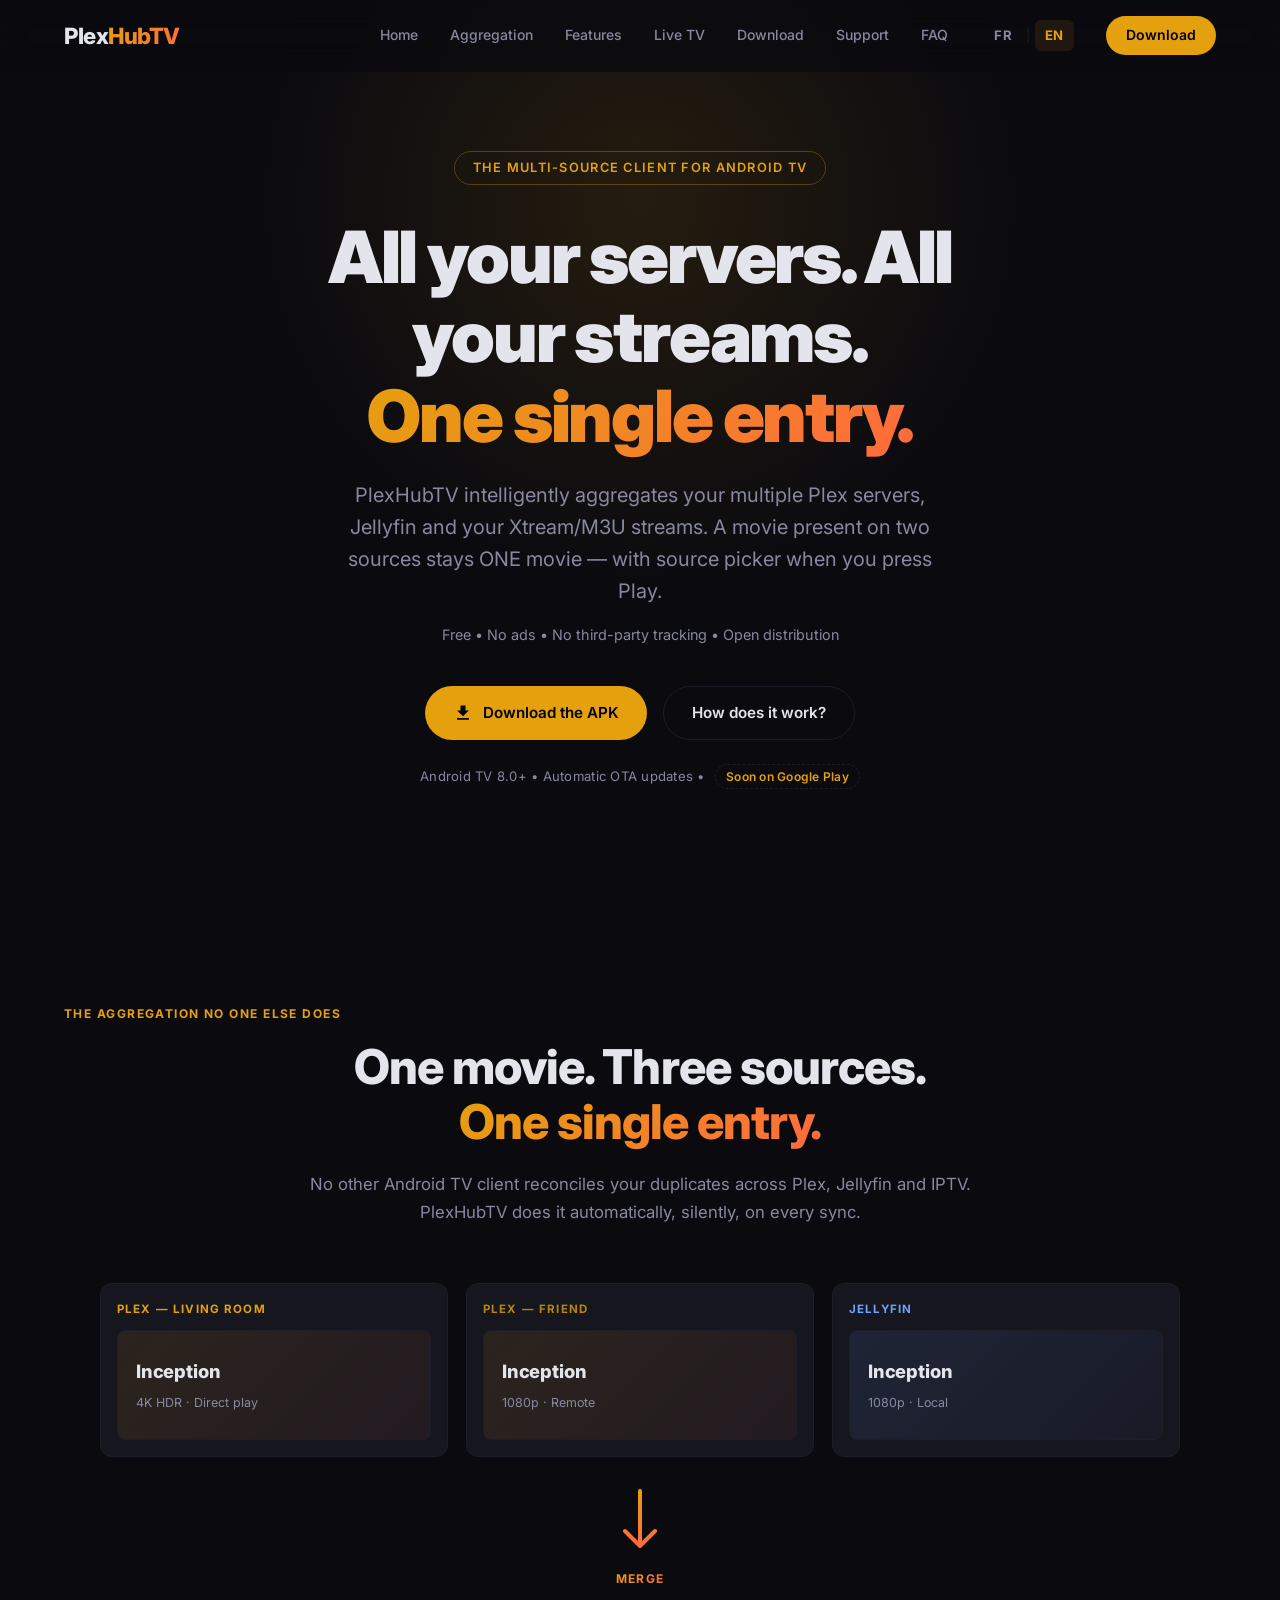
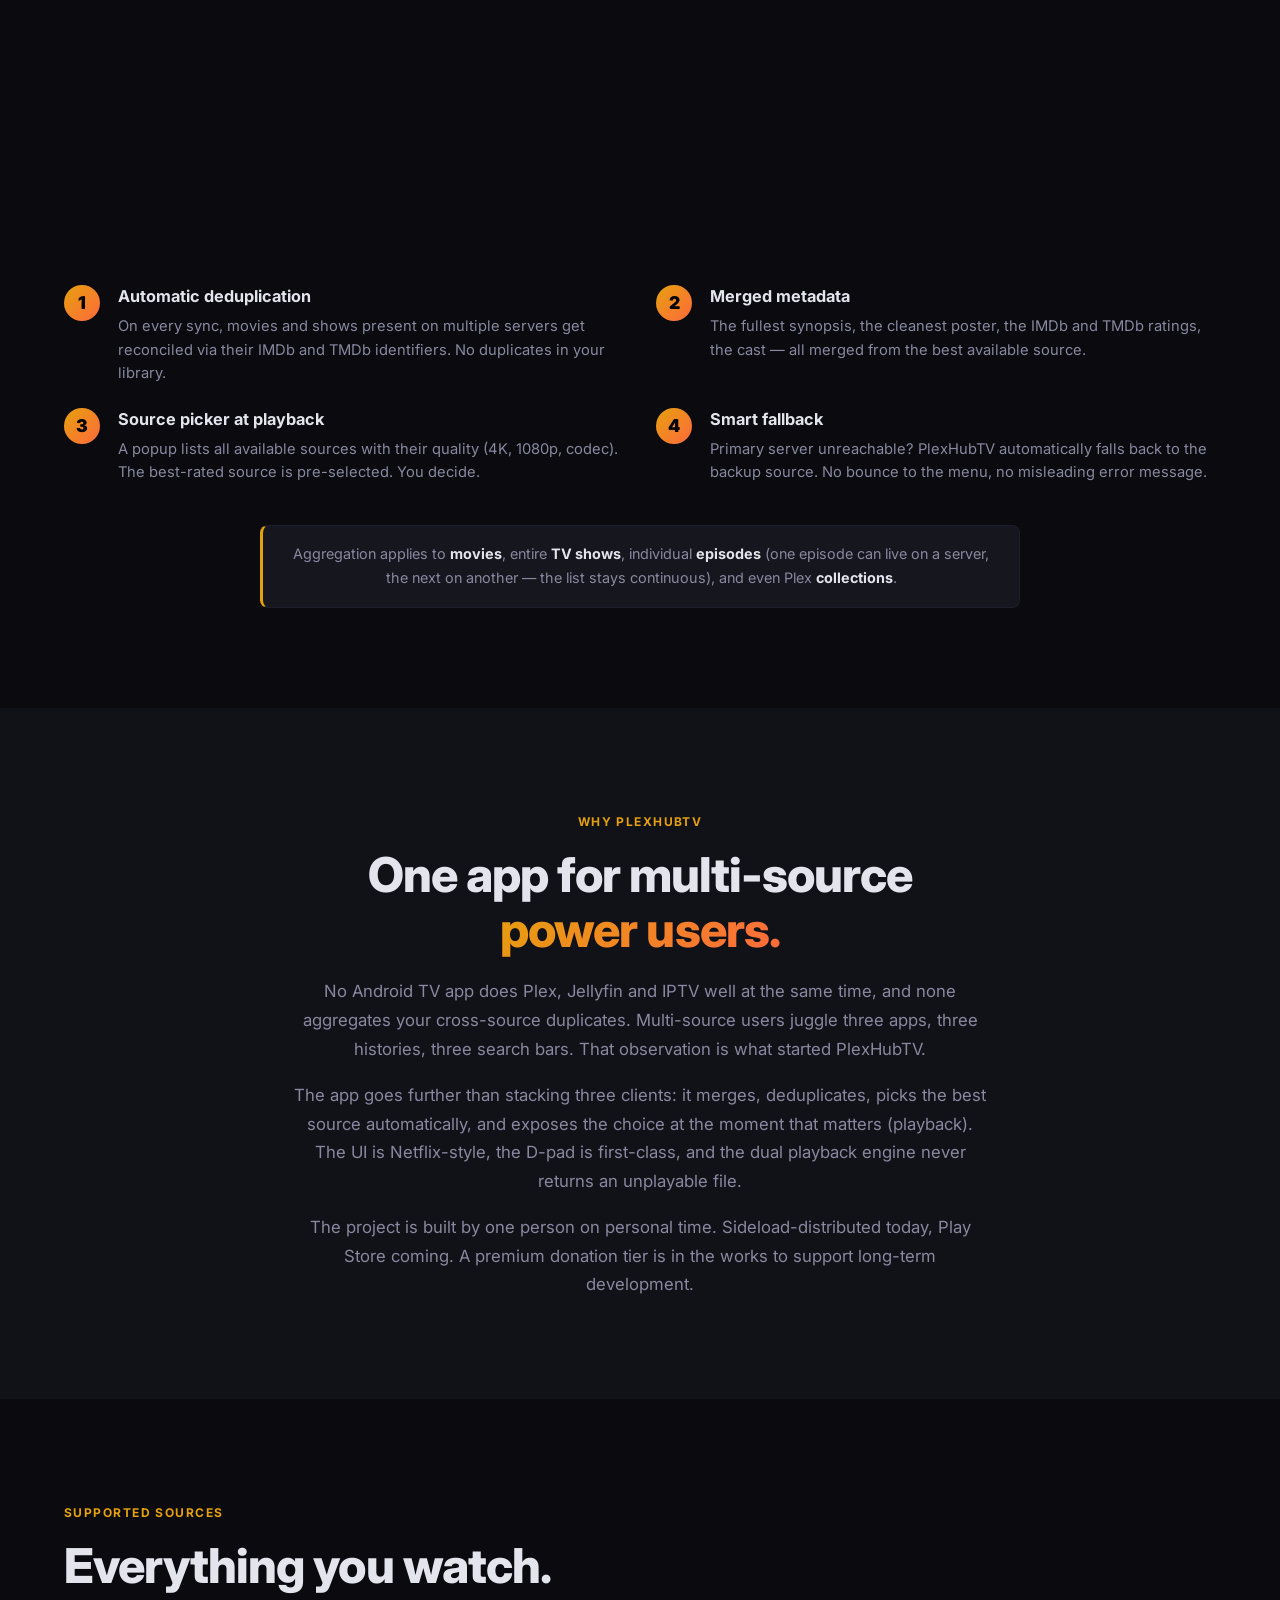
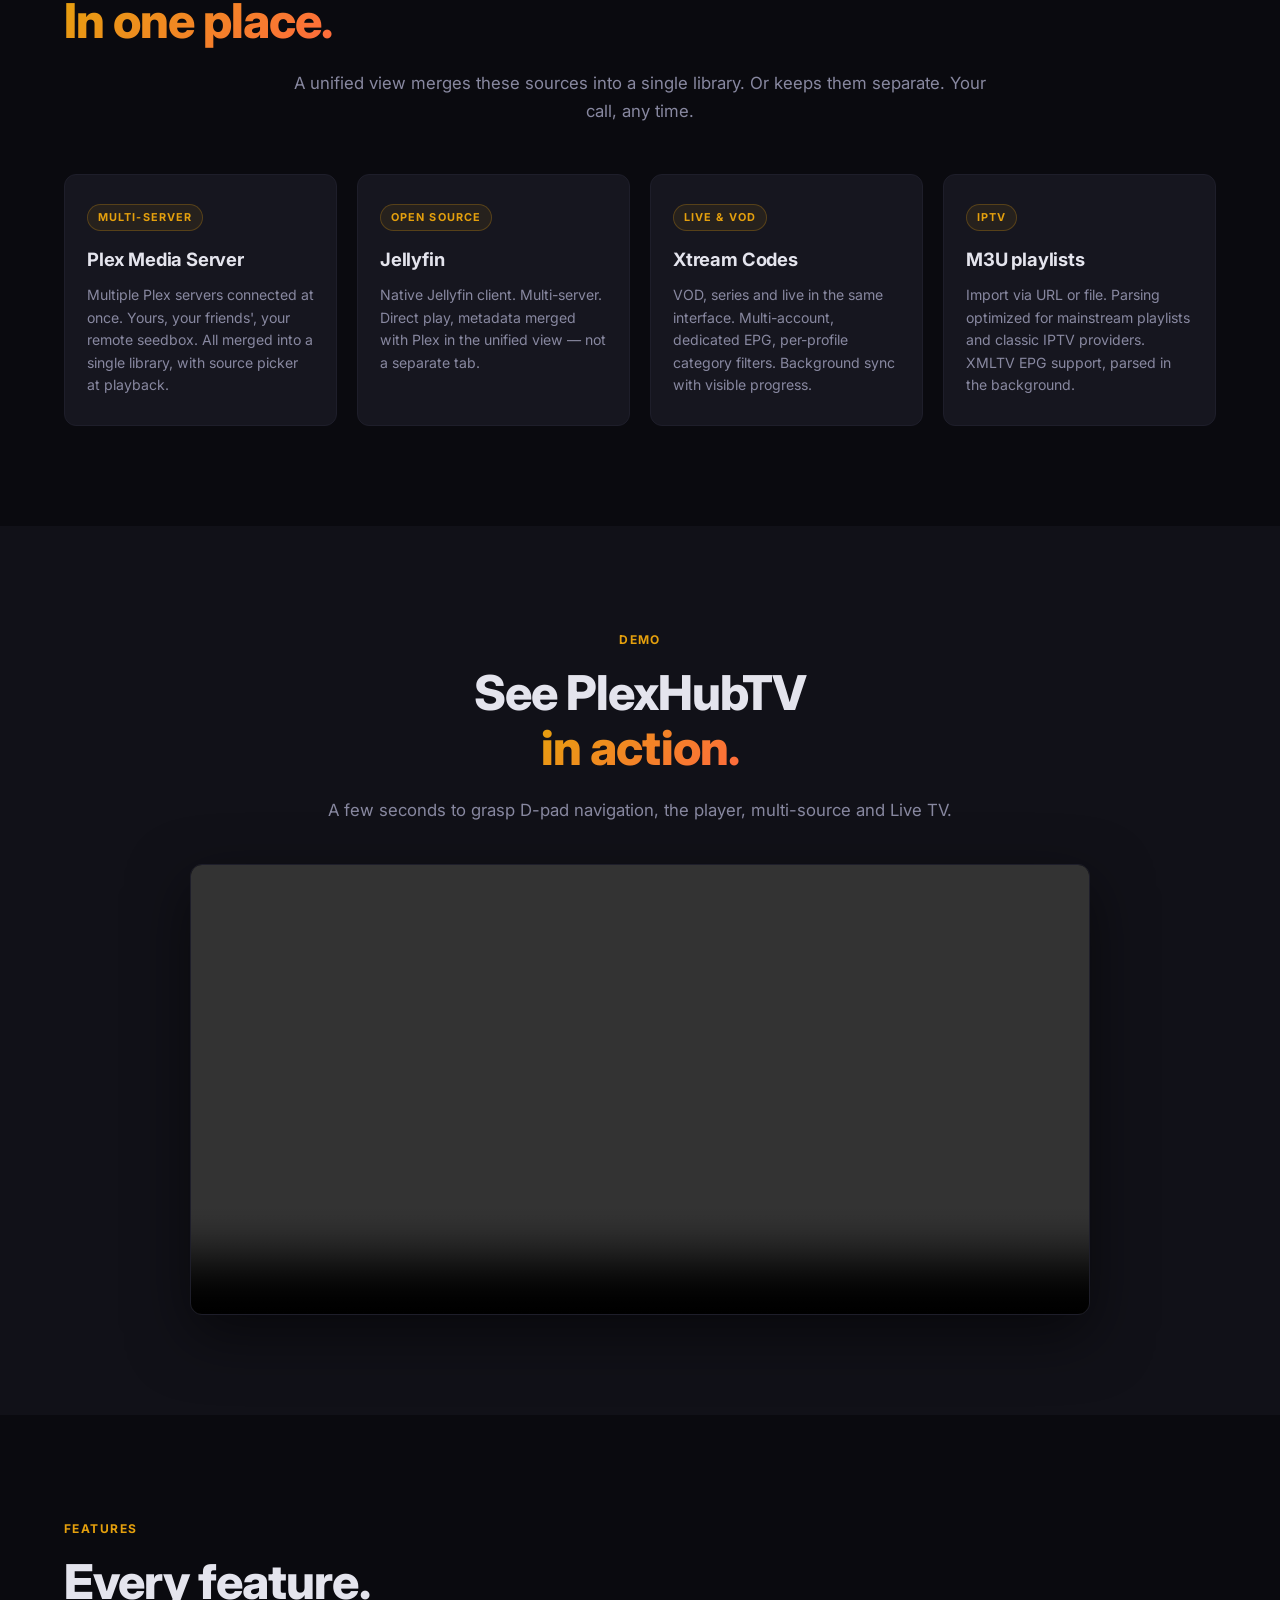
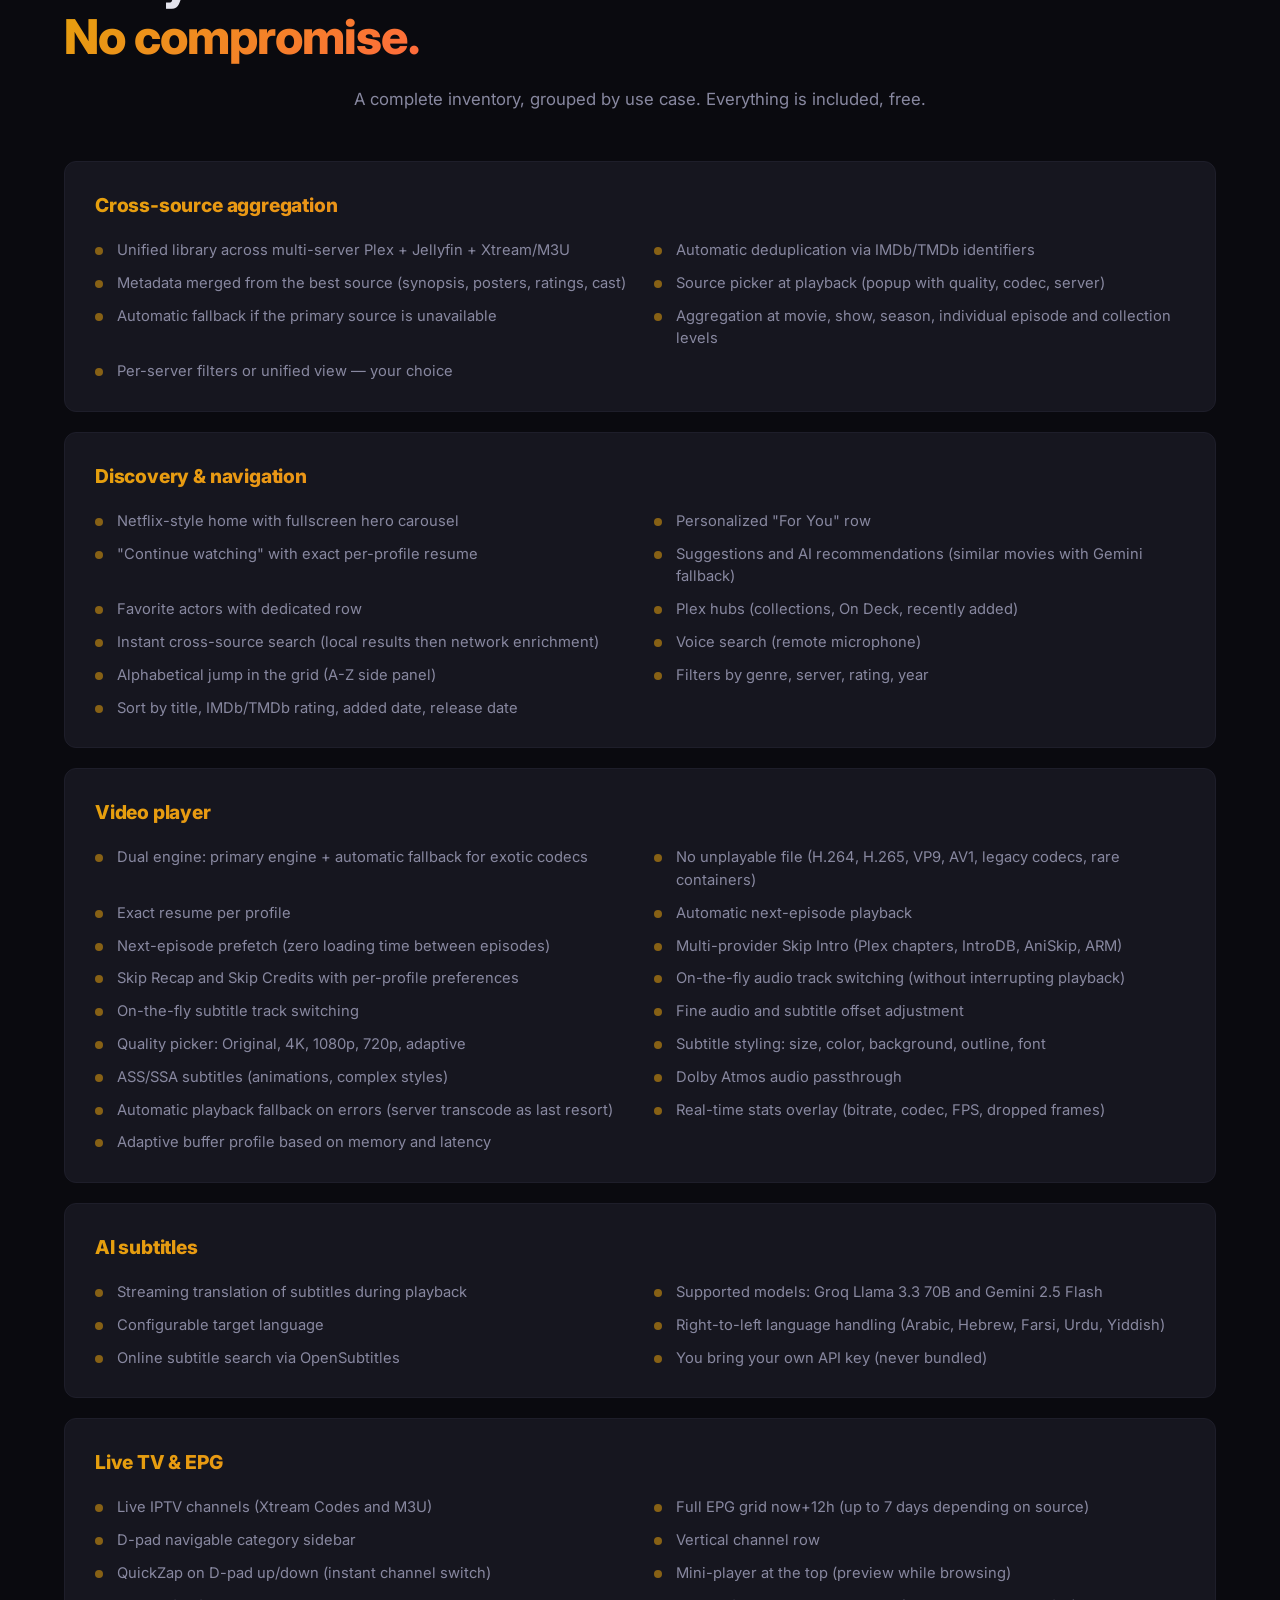
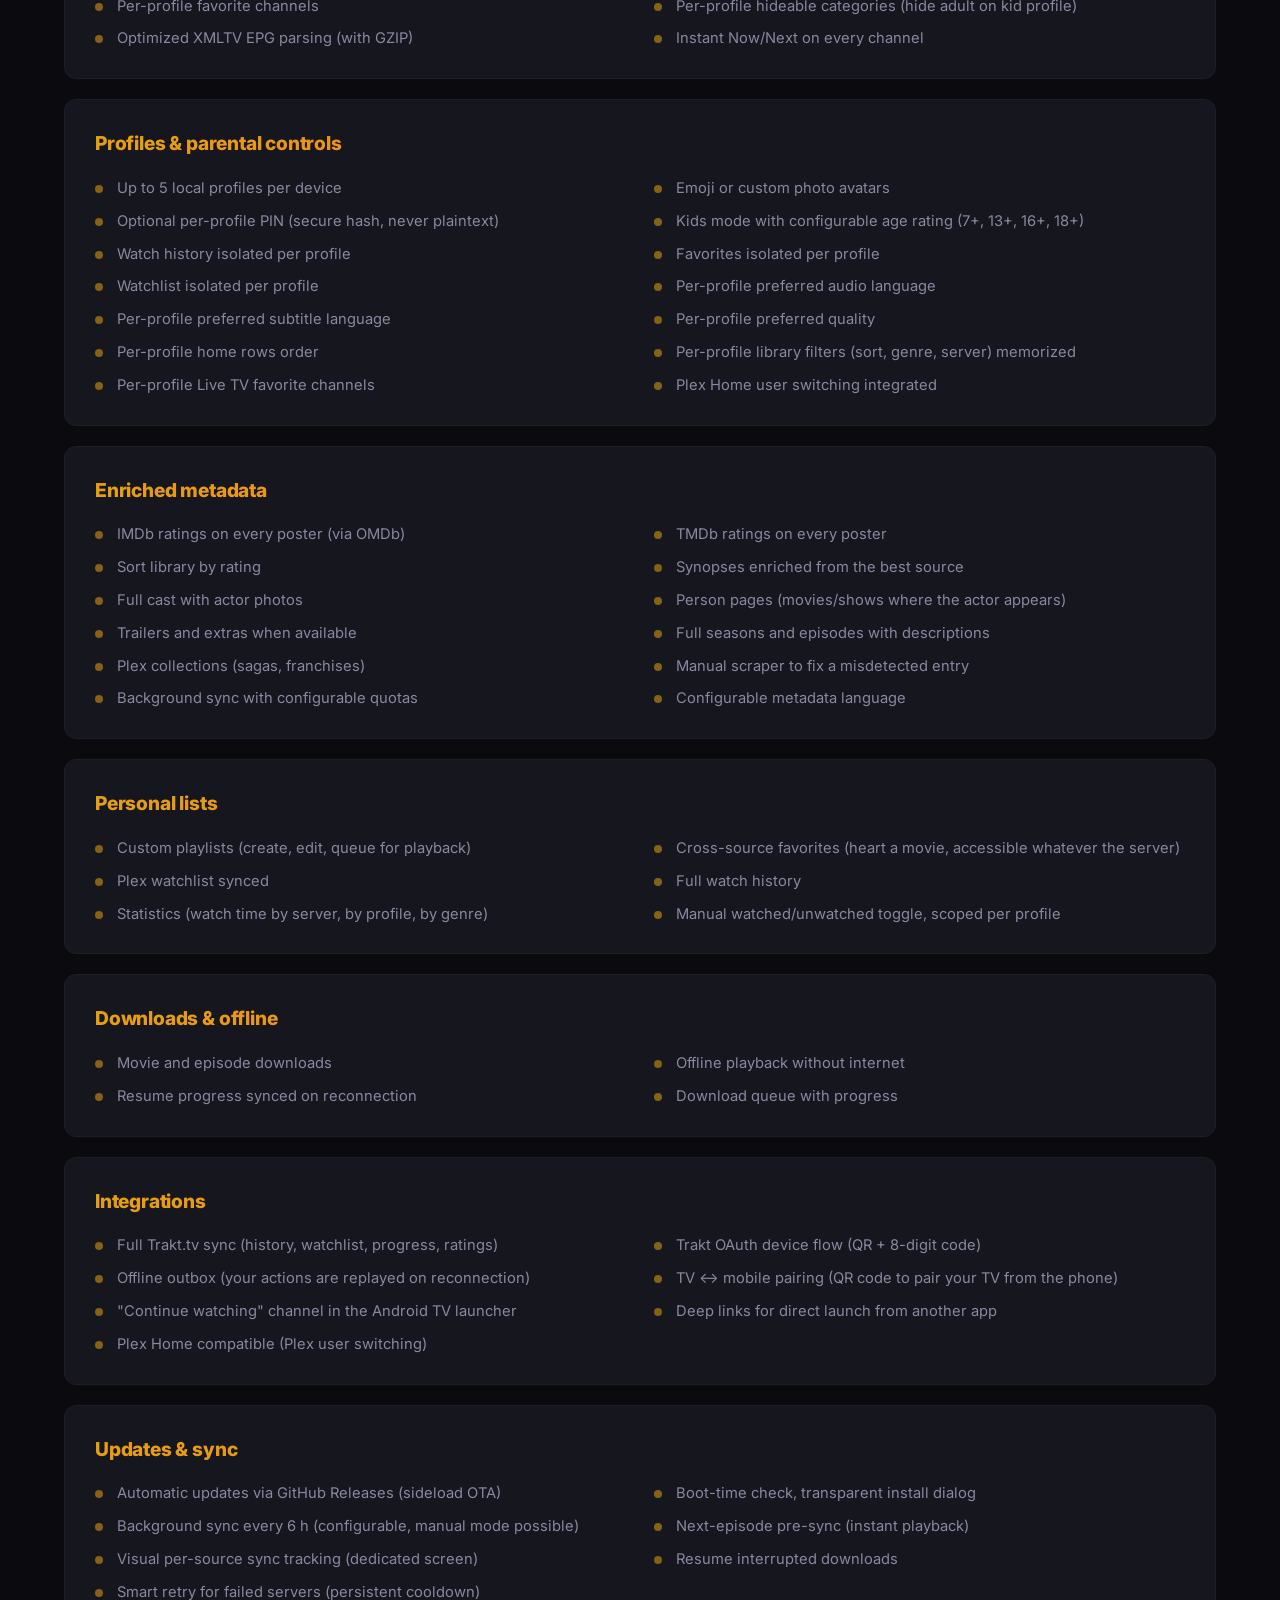
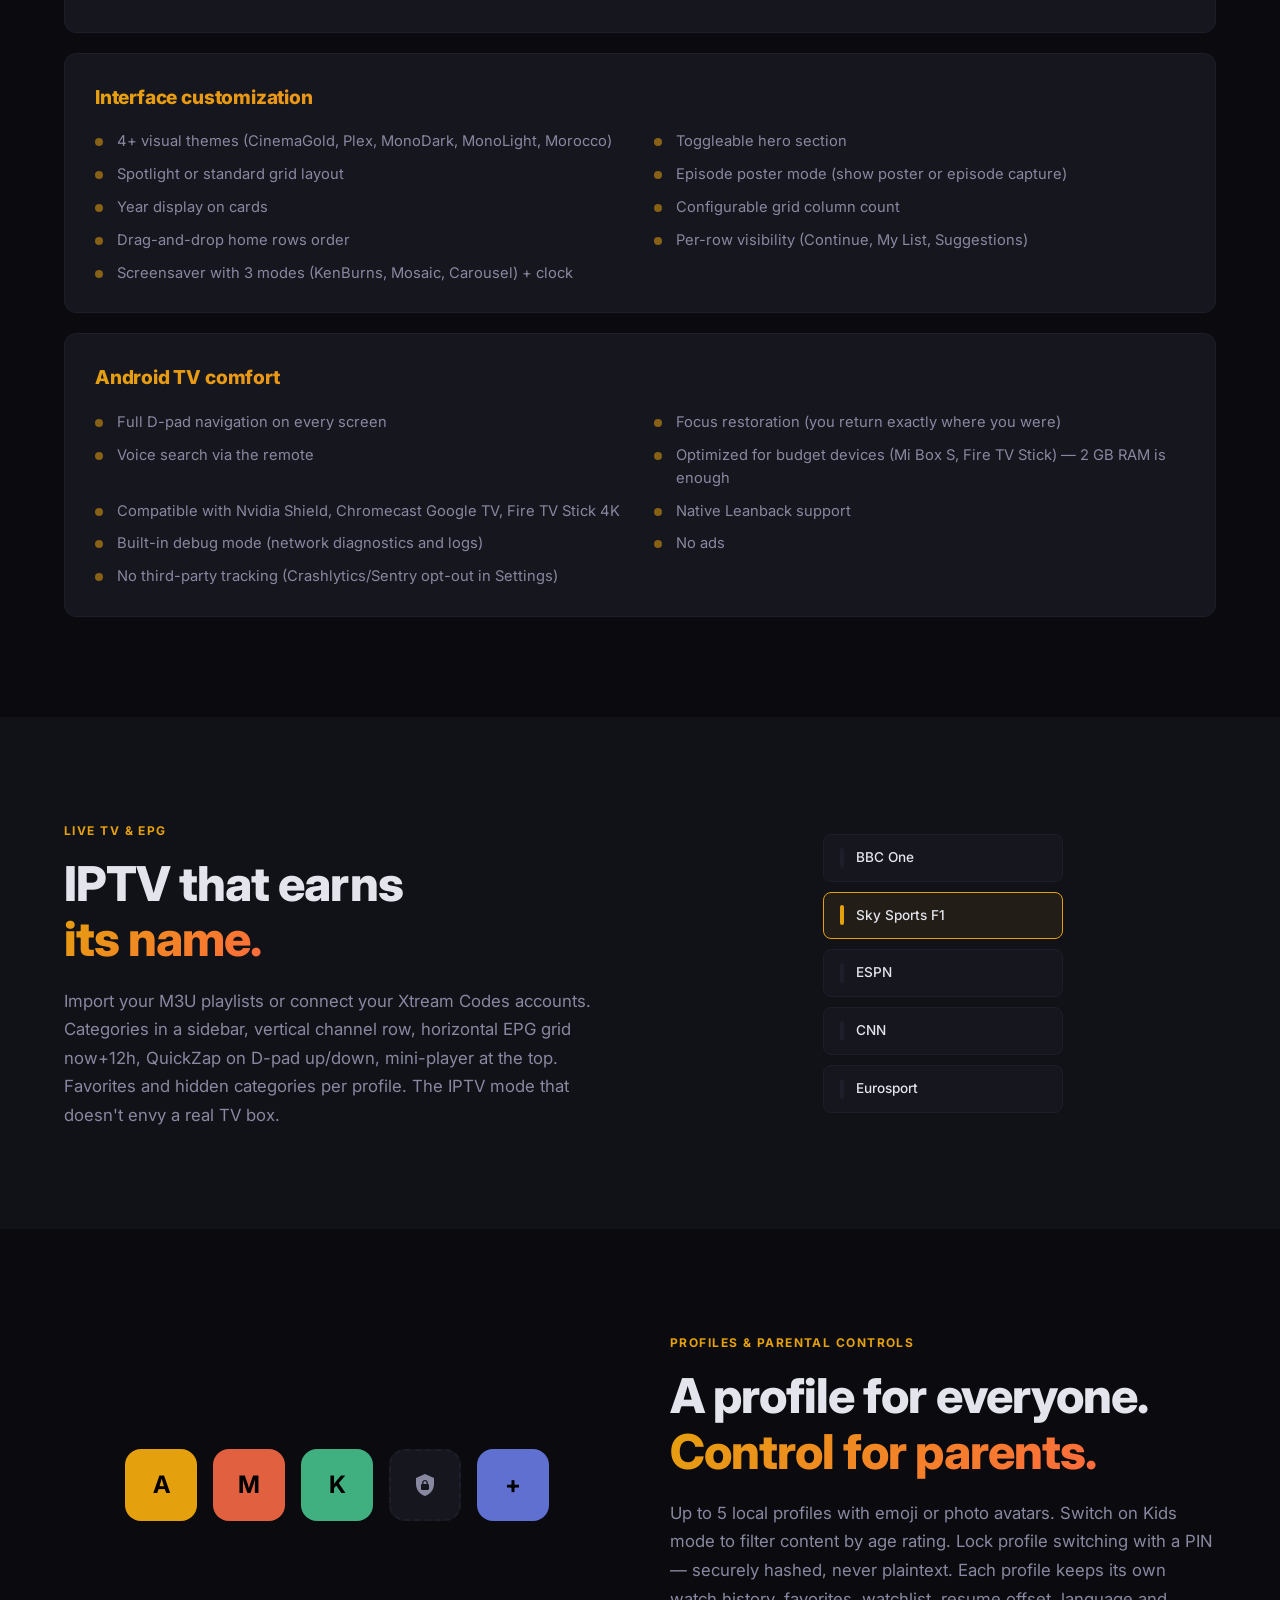
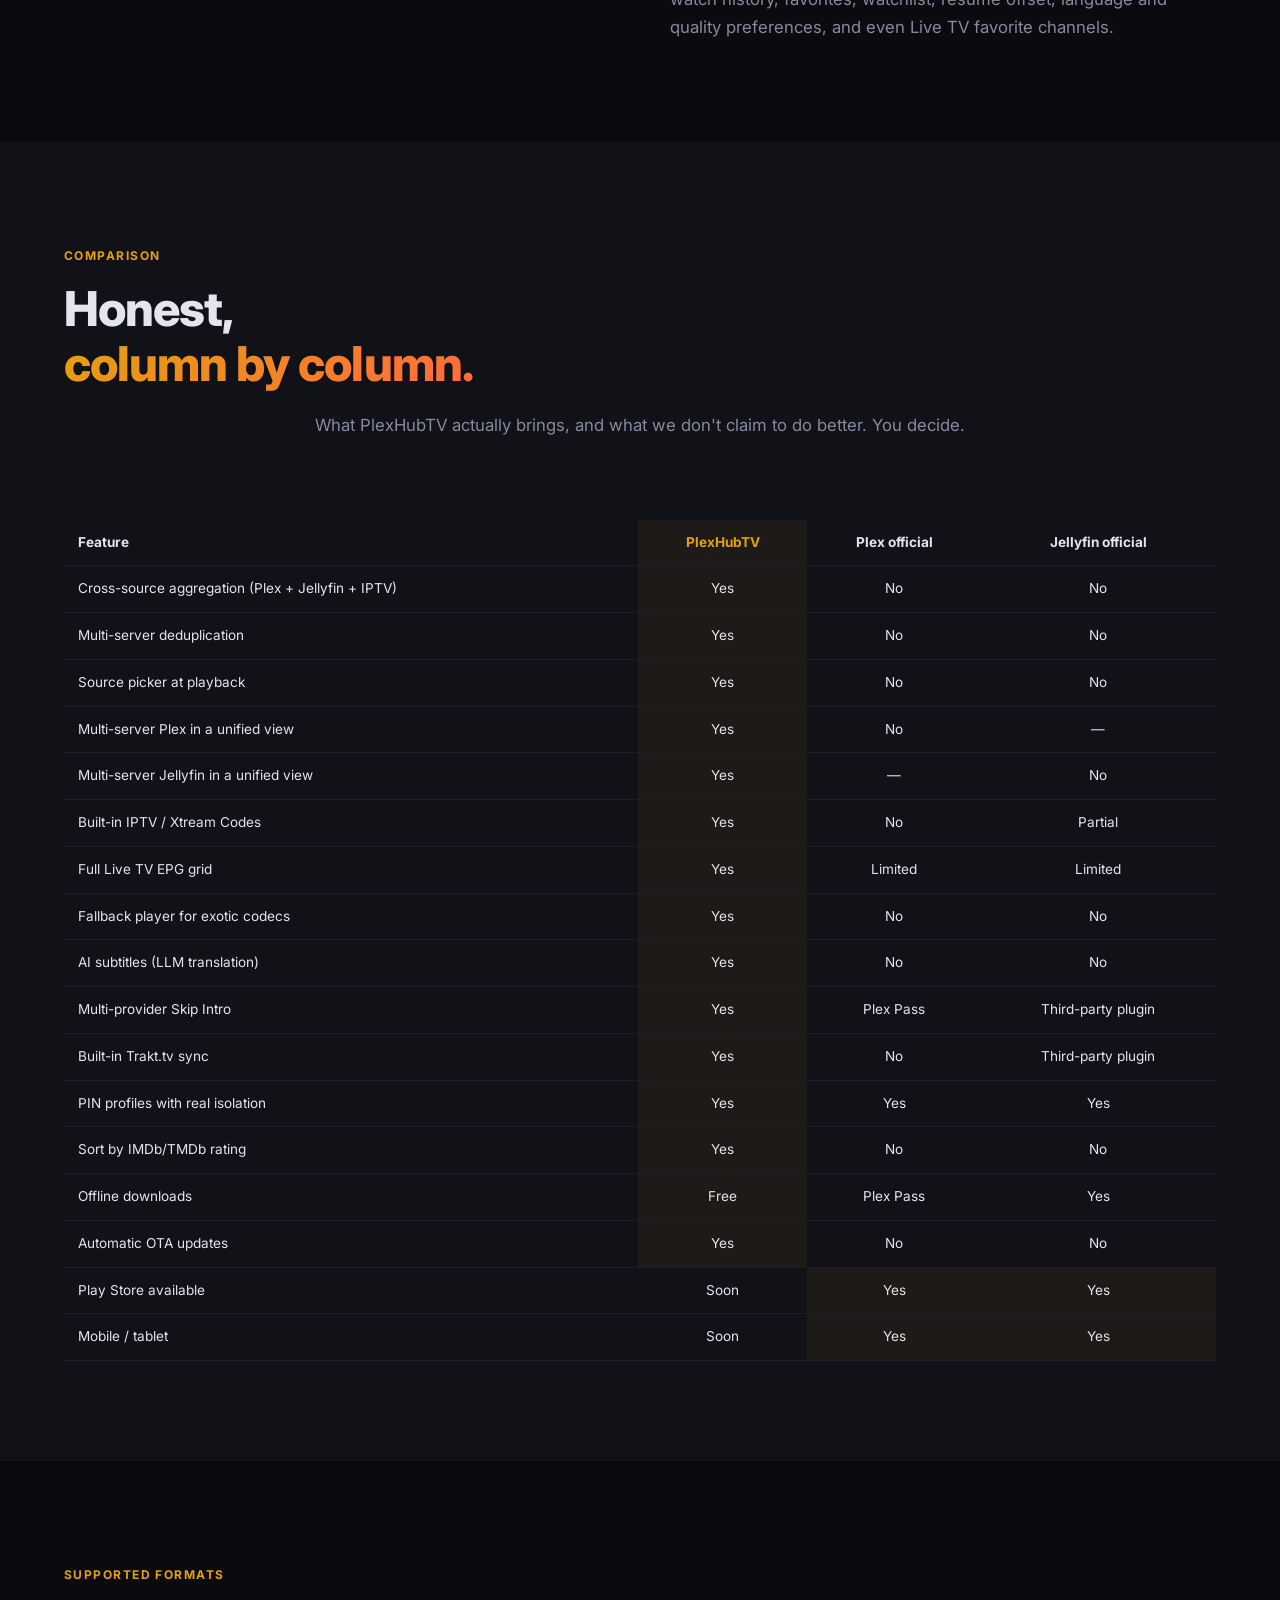
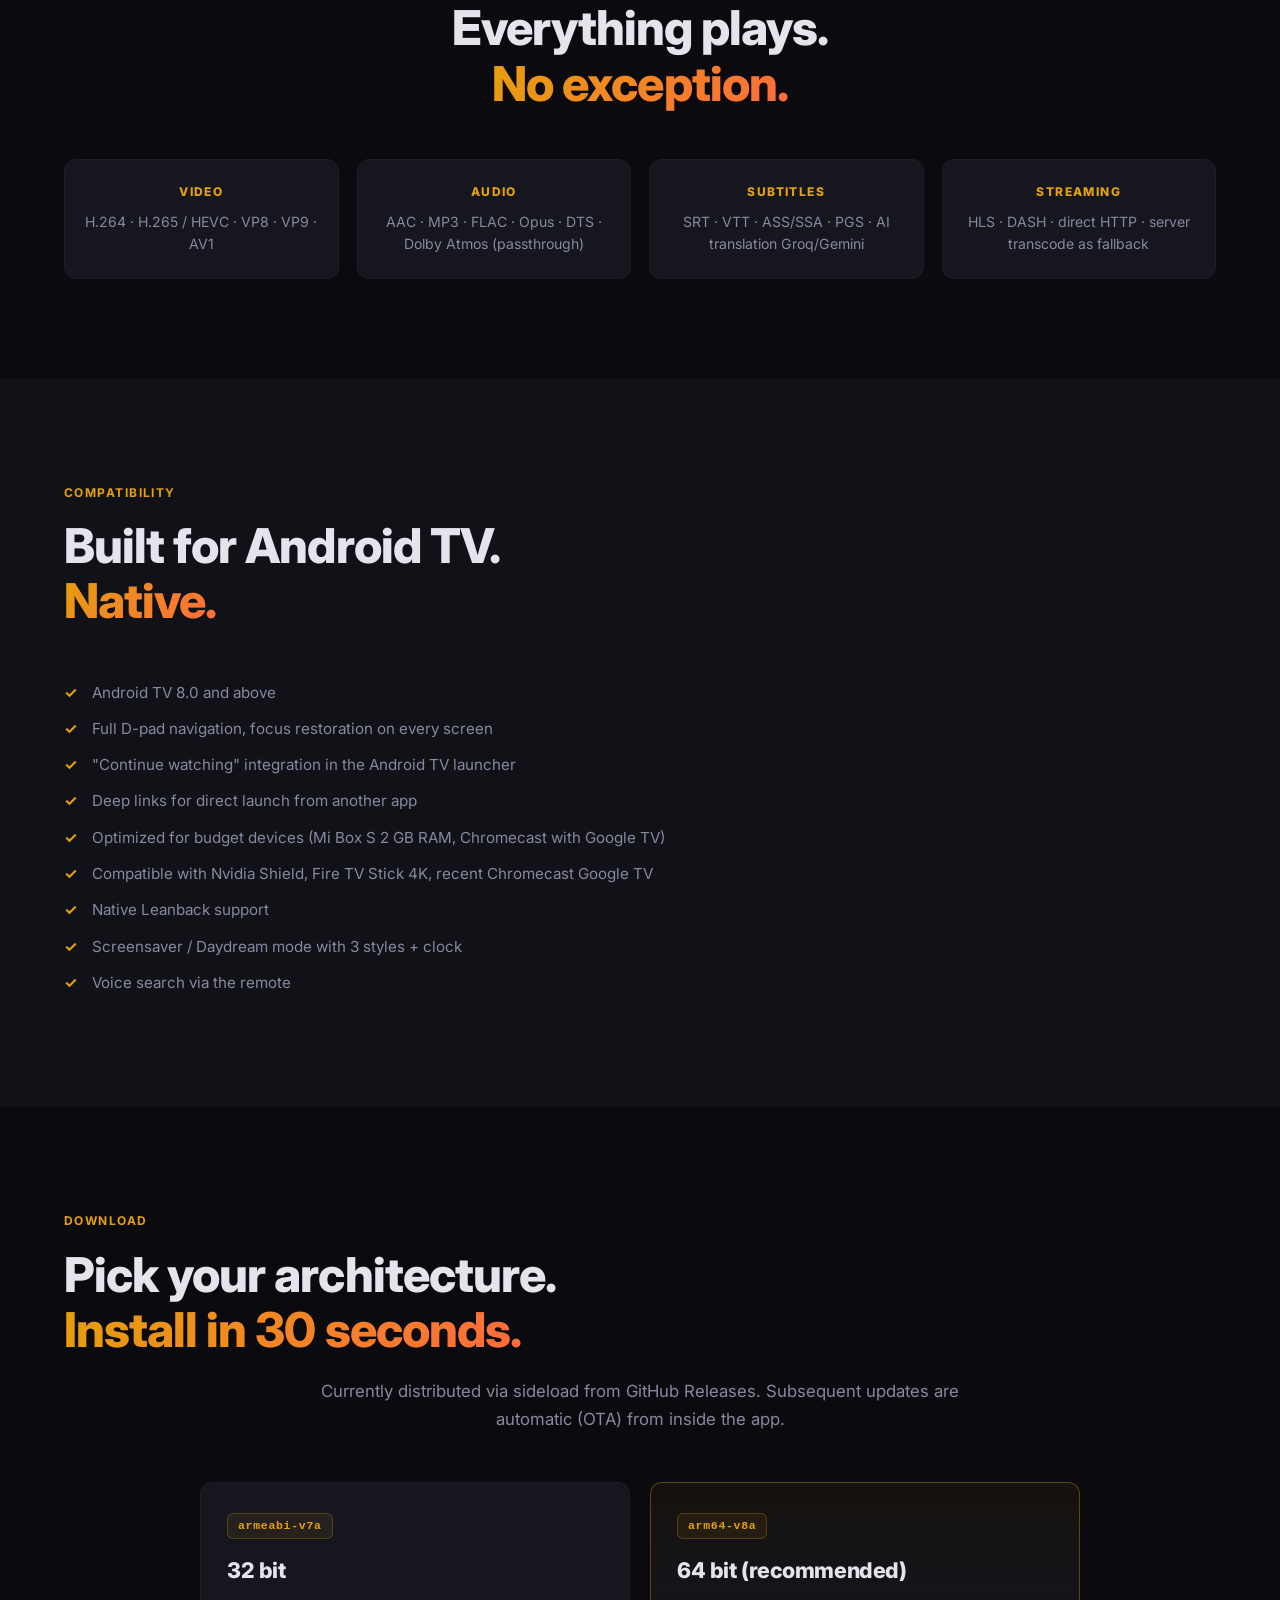
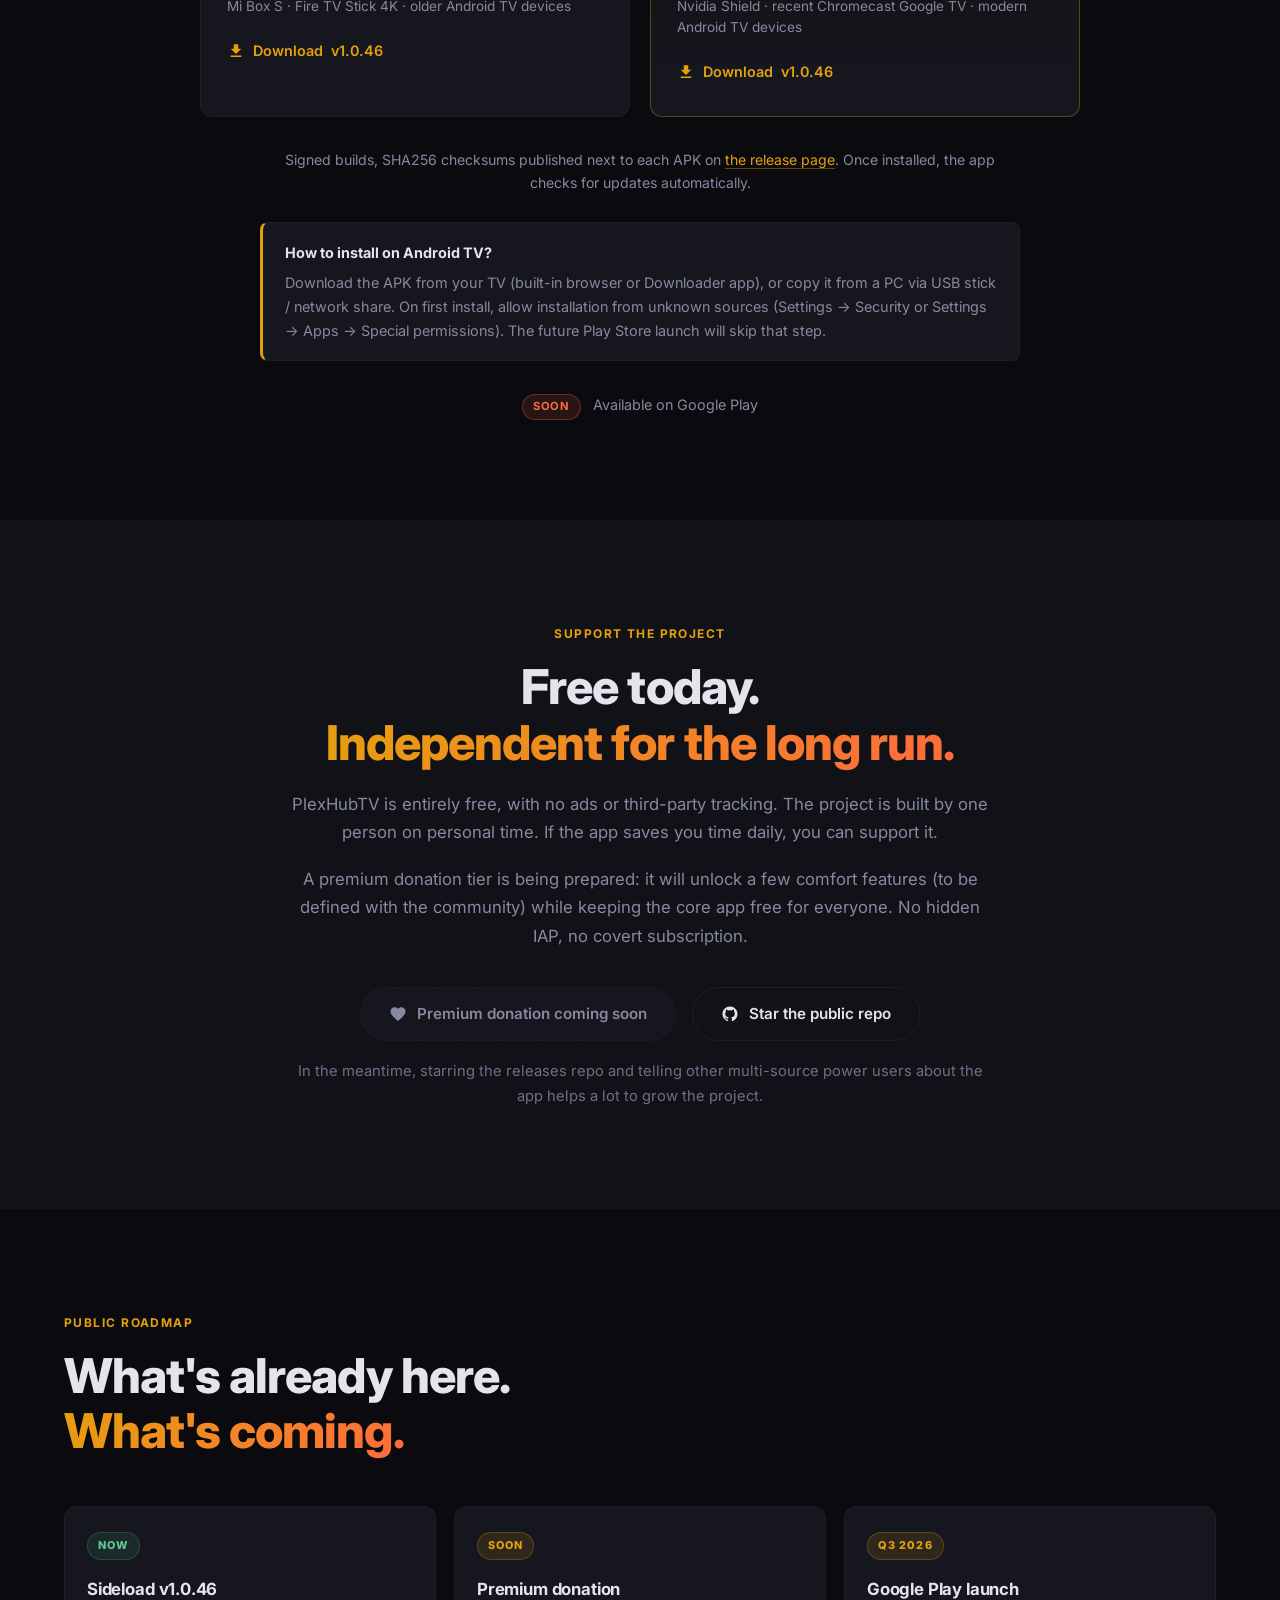
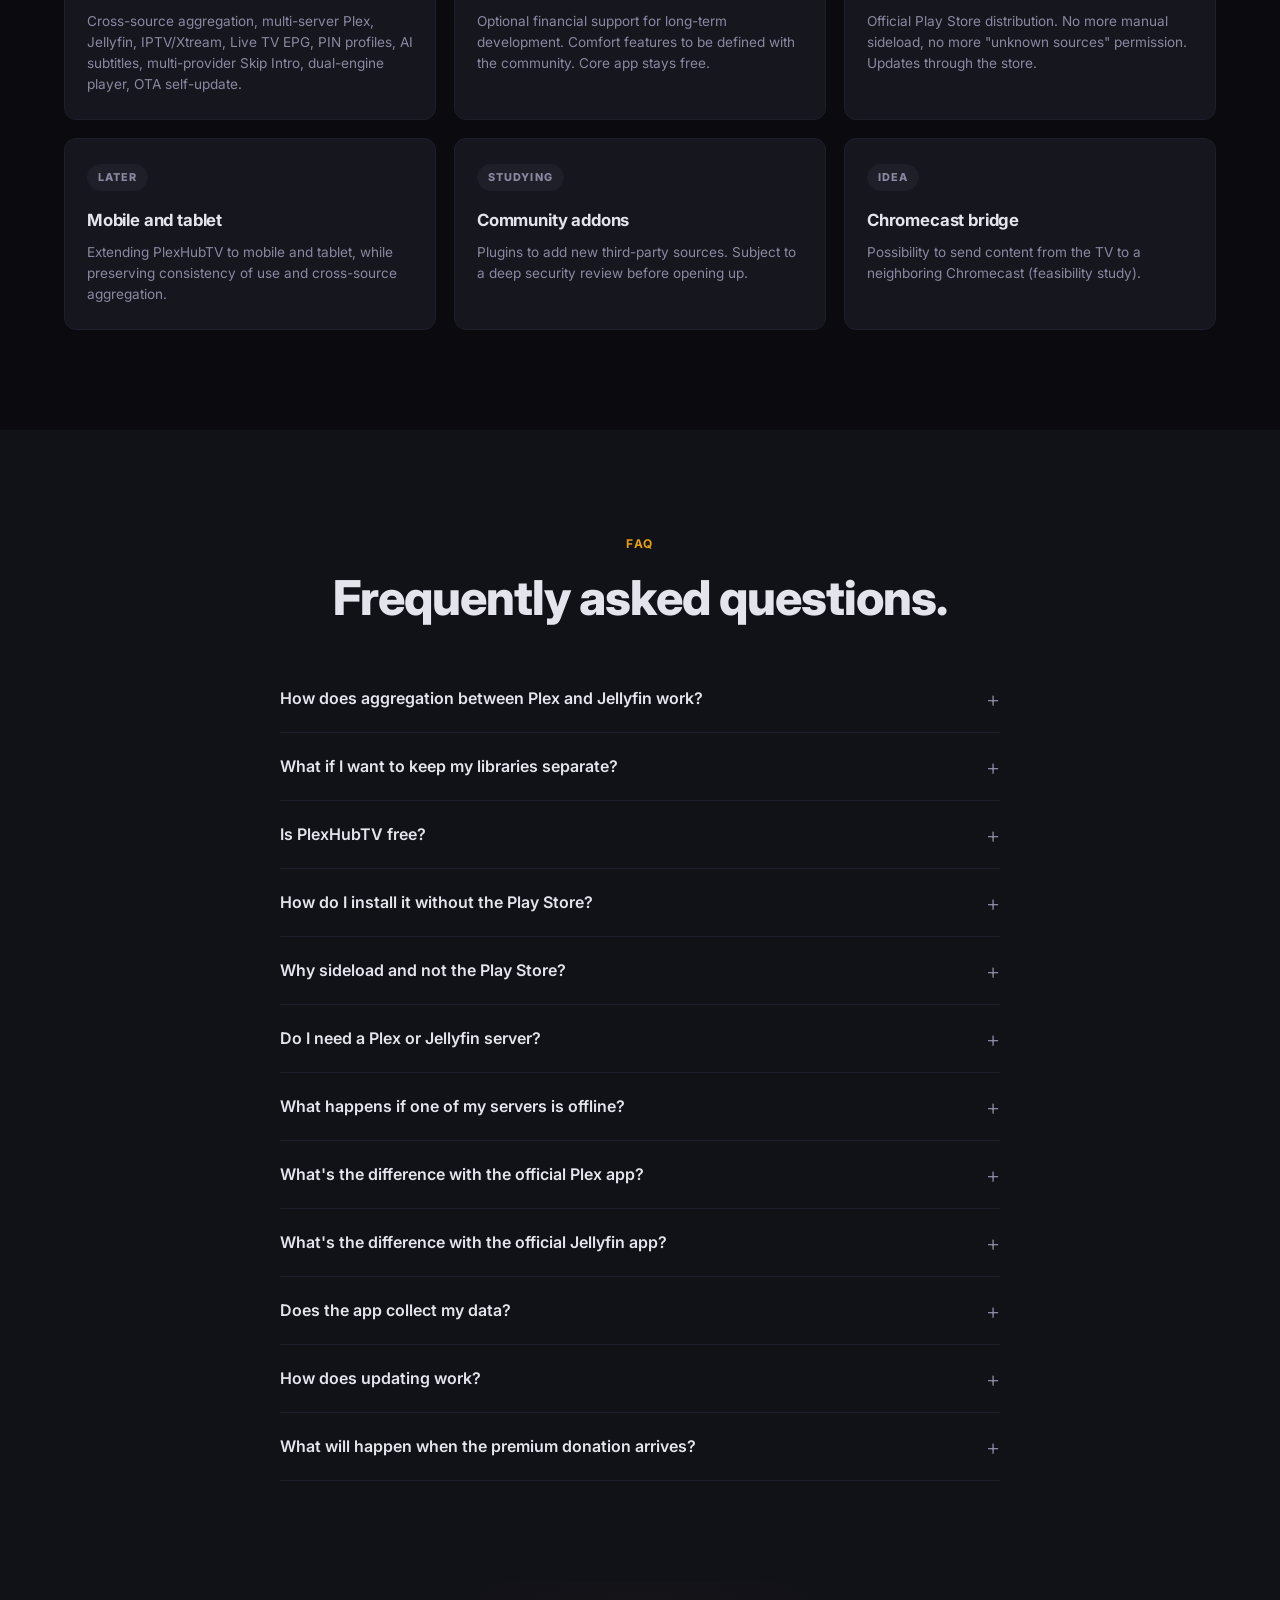
==== commit 3d21cb17: "fix(download): resolve latest APK via GitHub Releases API + static v1.0.46 fallback Site was pointin" ====
--- a/en/index.html
+++ b/en/index.html
@@ -56,7 +56,7 @@
     "operatingSystem": "Android TV 8.0+",
     "applicationCategory": "MultimediaApplication",
     "description": "Unified Android TV client for multi-server Plex, Jellyfin and IPTV/Xtream with cross-source aggregation. A movie present on multiple servers stays a single entry, with source picker at playback. Dual playback engine, PIN profiles, AI subtitles, multi-provider Skip Intro, Live TV EPG, Trakt sync, OTA self-update.",
-    "softwareVersion": "1.0.26",
+    "softwareVersion": "1.0.46",
     "downloadUrl": "https://github.com/ChakirHamzaChahid/PlexhubTV_Release/releases/latest",
     "offers": {
       "@type": "Offer",
@@ -621,23 +621,23 @@
       <p class="section__text section__text--center">Currently distributed via sideload from GitHub Releases. Subsequent updates are automatic (OTA) from inside the app.</p>
 
       <div class="download-grid">
-        <a href="https://github.com/ChakirHamzaChahid/PlexhubTV_Release/releases/latest/download/PlexHubTV-1.0.26-armeabi-v7a.apk" class="download-card">
+        <a href="https://github.com/ChakirHamzaChahid/PlexhubTV_Release/releases/download/v1.0.46/PlexHubTV-1.0.46-armeabi-v7a.apk" data-apk="armeabi-v7a" class="download-card">
           <div class="download-card__abi">armeabi-v7a</div>
           <div class="download-card__title">32 bit</div>
           <p class="download-card__devices">Mi Box S &middot; Fire TV Stick 4K &middot; older Android TV devices</p>
           <div class="download-card__cta">
             <svg width="18" height="18" viewBox="0 0 24 24" fill="currentColor" aria-hidden="true"><path d="M5,20H19V18H5M19,9H15V3H9V9H5L12,16L19,9Z"/></svg>
-            Download v1.0.26
+            Download <span data-latest-version>v1.0.46</span>
           </div>
         </a>
 
-        <a href="https://github.com/ChakirHamzaChahid/PlexhubTV_Release/releases/latest/download/PlexHubTV-1.0.26-arm64-v8a.apk" class="download-card download-card--featured">
+        <a href="https://github.com/ChakirHamzaChahid/PlexhubTV_Release/releases/download/v1.0.46/PlexHubTV-1.0.46-arm64-v8a.apk" data-apk="arm64-v8a" class="download-card download-card--featured">
           <div class="download-card__abi">arm64-v8a</div>
           <div class="download-card__title">64 bit (recommended)</div>
           <p class="download-card__devices">Nvidia Shield &middot; recent Chromecast Google TV &middot; modern Android TV devices</p>
           <div class="download-card__cta">
             <svg width="18" height="18" viewBox="0 0 24 24" fill="currentColor" aria-hidden="true"><path d="M5,20H19V18H5M19,9H15V3H9V9H5L12,16L19,9Z"/></svg>
-            Download v1.0.26
+            Download <span data-latest-version>v1.0.46</span>
           </div>
         </a>
       </div>
@@ -684,7 +684,7 @@
       <div class="roadmap-grid">
         <div class="roadmap-item roadmap-item--done">
           <div class="roadmap-item__status">Now</div>
-          <h3 class="roadmap-item__title">Sideload v1.0.26</h3>
+          <h3 class="roadmap-item__title">Sideload <span data-latest-version>v1.0.46</span></h3>
           <p class="roadmap-item__text">Cross-source aggregation, multi-server Plex, Jellyfin, IPTV/Xtream, Live TV EPG, PIN profiles, AI subtitles, multi-provider Skip Intro, dual-engine player, OTA self-update.</p>
         </div>
         <div class="roadmap-item roadmap-item--soon">
@@ -927,5 +927,28 @@
     revealElements.forEach(el => observer.observe(el));
   </script>
 
+  <!-- Auto-resolve latest APK from GitHub Releases API. Fallback = static v1.0.46 URLs above. -->
+  <script>
+  (async () => {
+    try {
+      const r = await fetch('https://api.github.com/repos/ChakirHamzaChahid/PlexhubTV_Release/releases/latest', { headers: { 'Accept': 'application/vnd.github+json' } });
+      if (!r.ok) return;
+      const rel = await r.json();
+      if (!rel || !Array.isArray(rel.assets)) return;
+      const findApk = (abi) => {
+        const asset = rel.assets.find(a => a.name && a.name.endsWith(abi + '.apk'));
+        return asset ? asset.browser_download_url : null;
+      };
+      document.querySelectorAll('a[data-apk]').forEach(a => {
+        const url = findApk(a.dataset.apk);
+        if (url) a.href = url;
+      });
+      if (rel.tag_name) {
+        document.querySelectorAll('[data-latest-version]').forEach(el => { el.textContent = rel.tag_name; });
+      }
+    } catch (e) { /* silent — static fallback stays */ }
+  })();
+  </script>
+
 </body>
 </html>
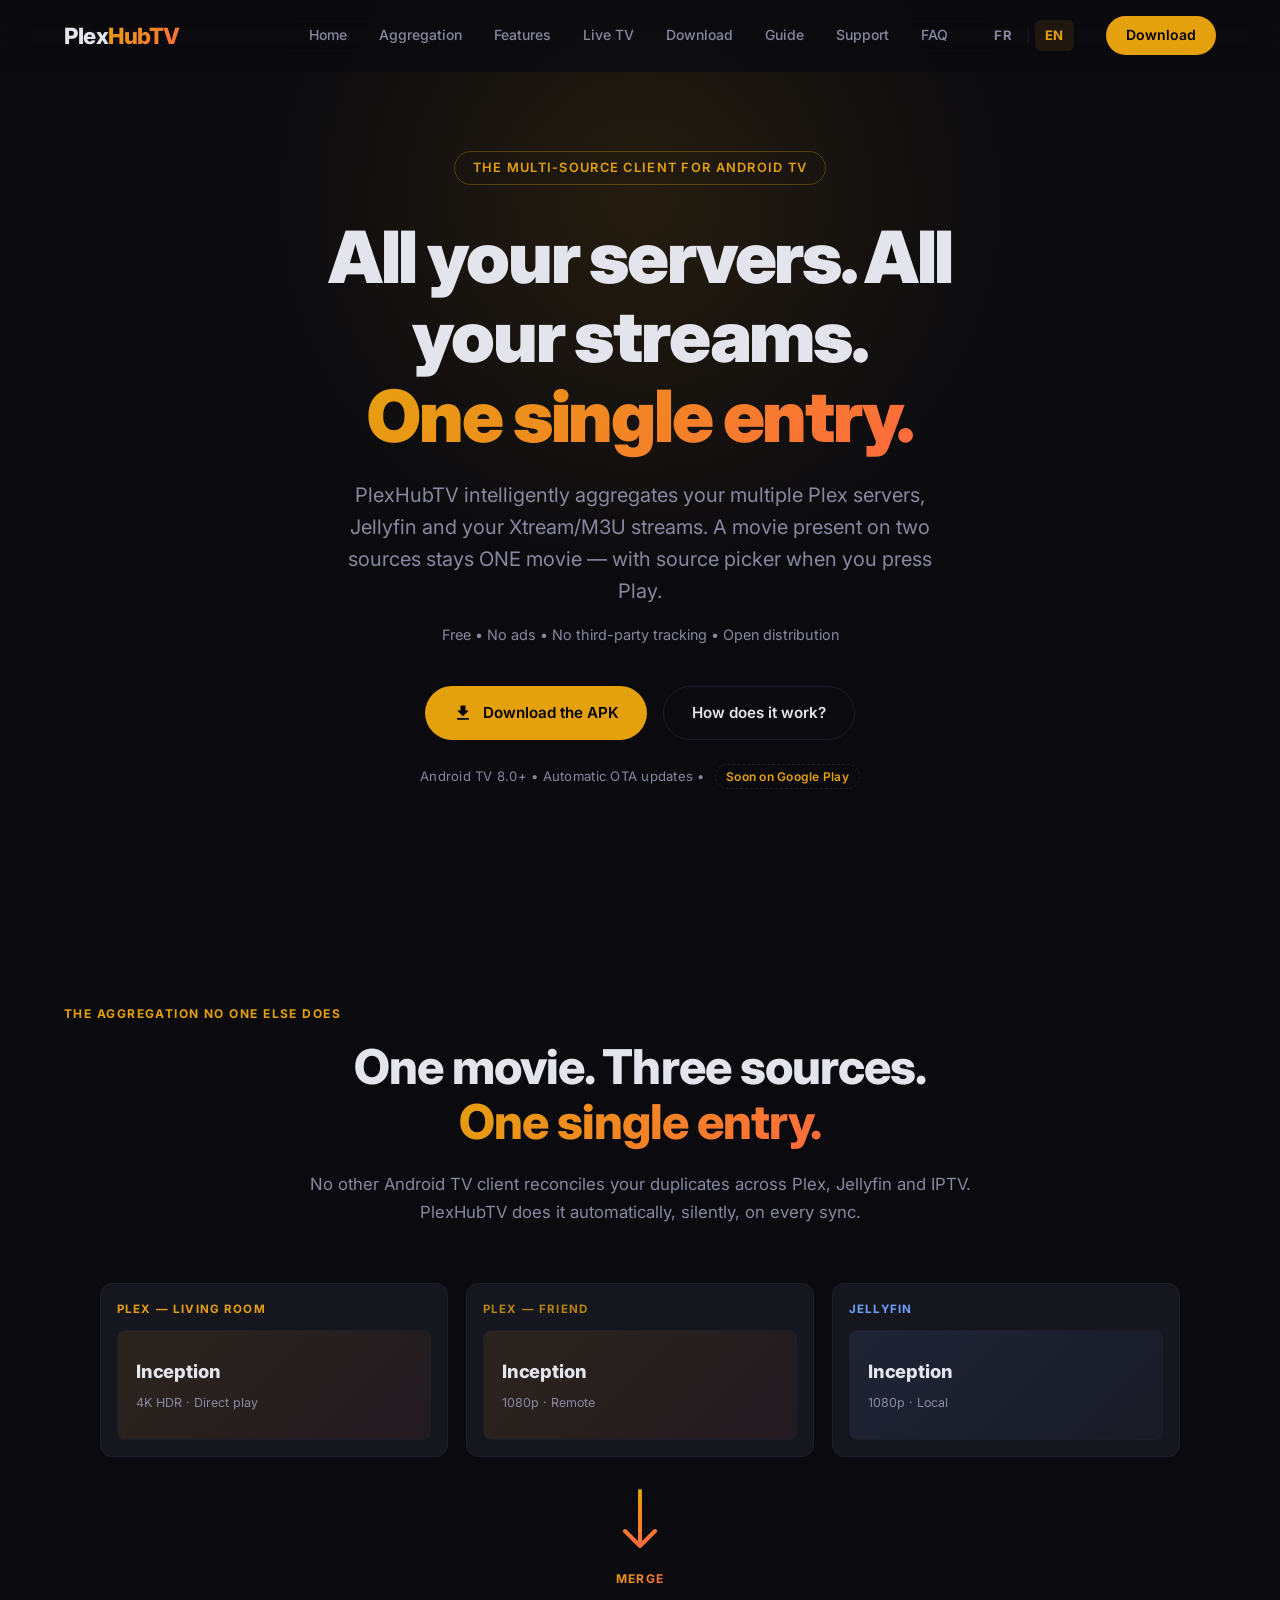
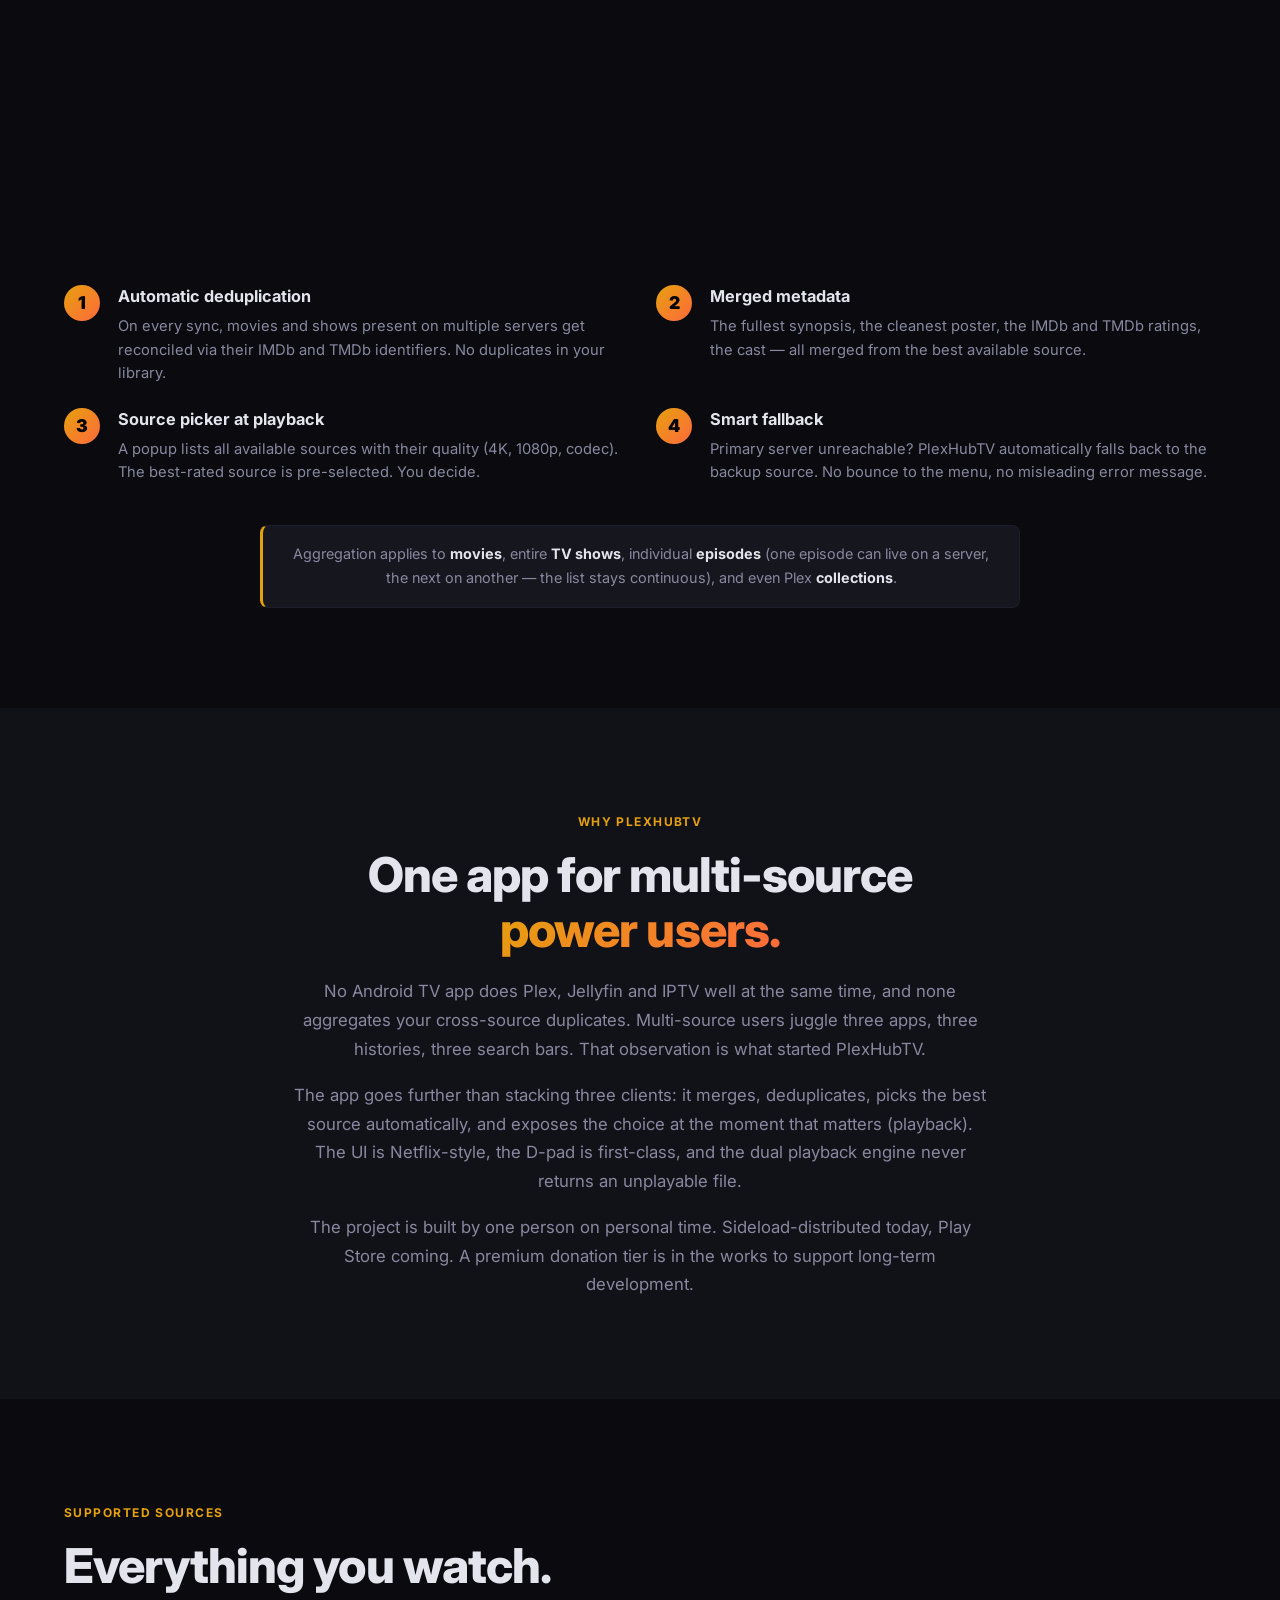
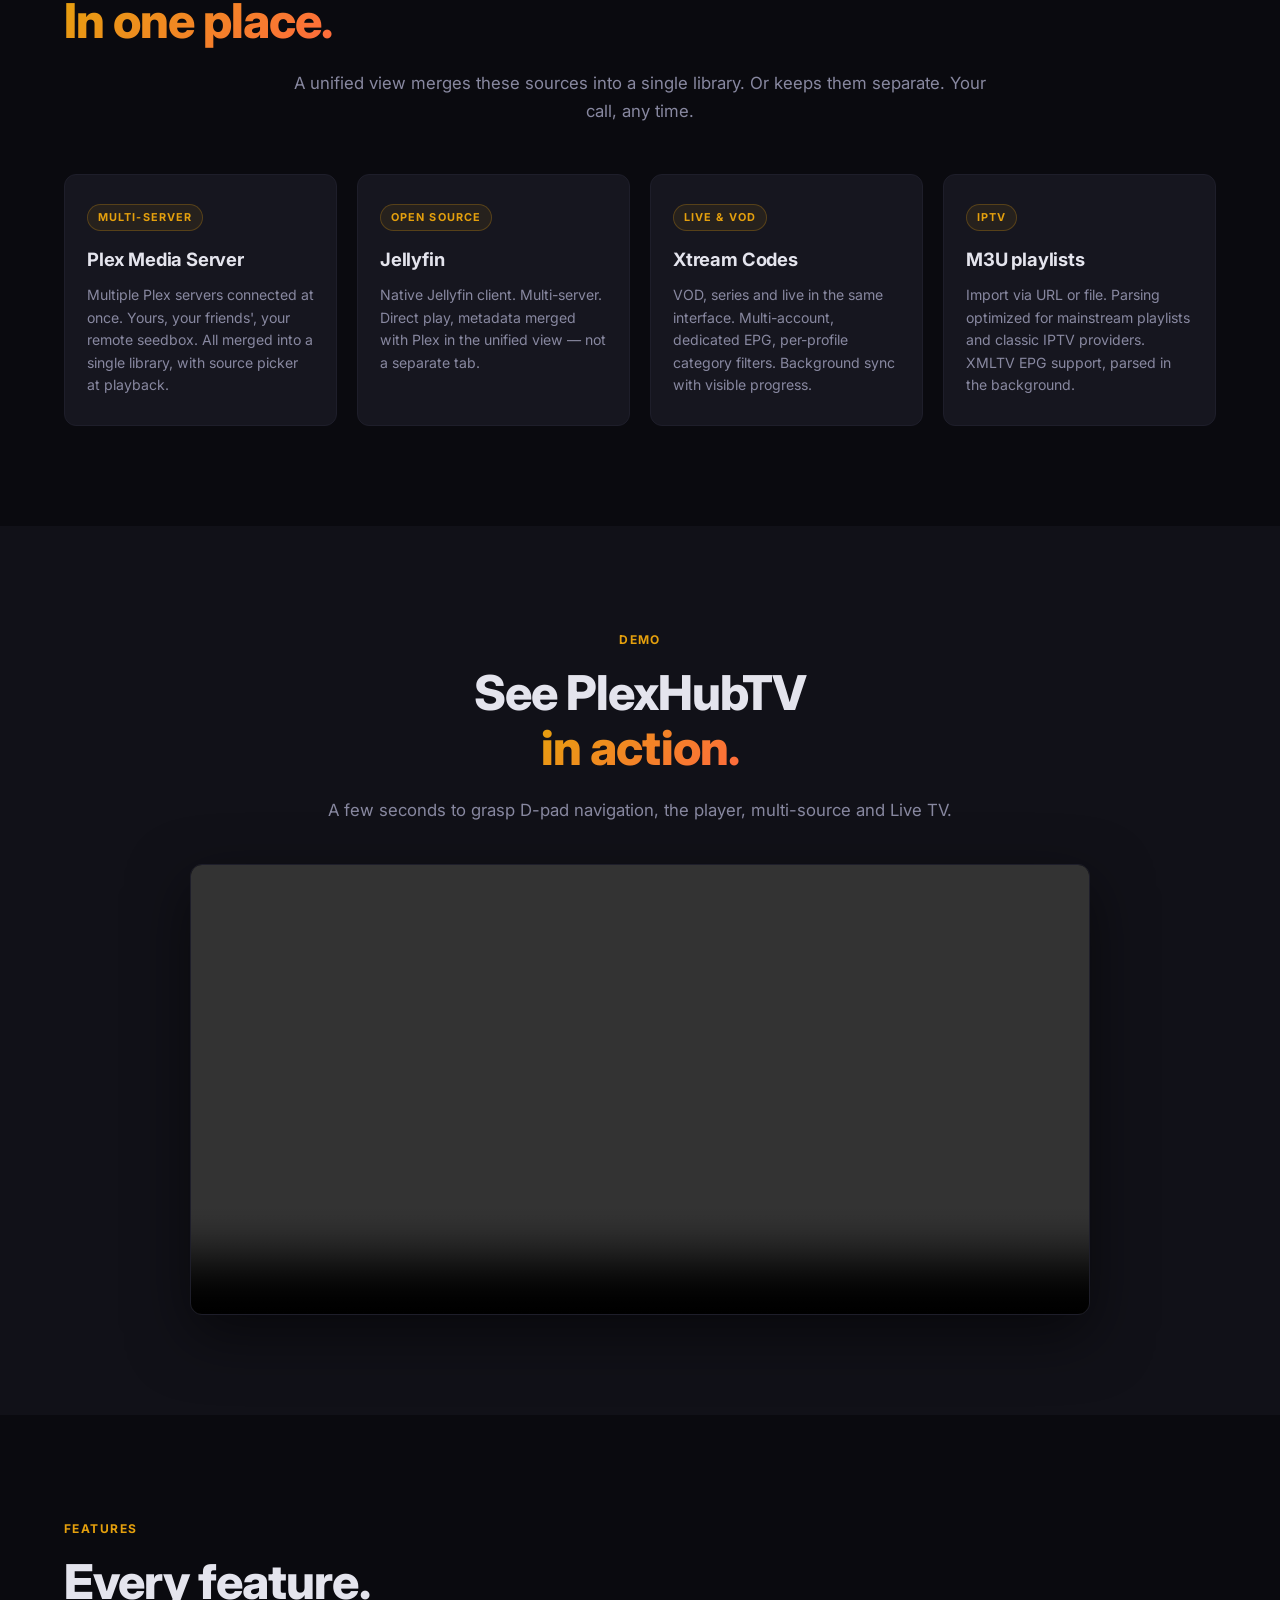
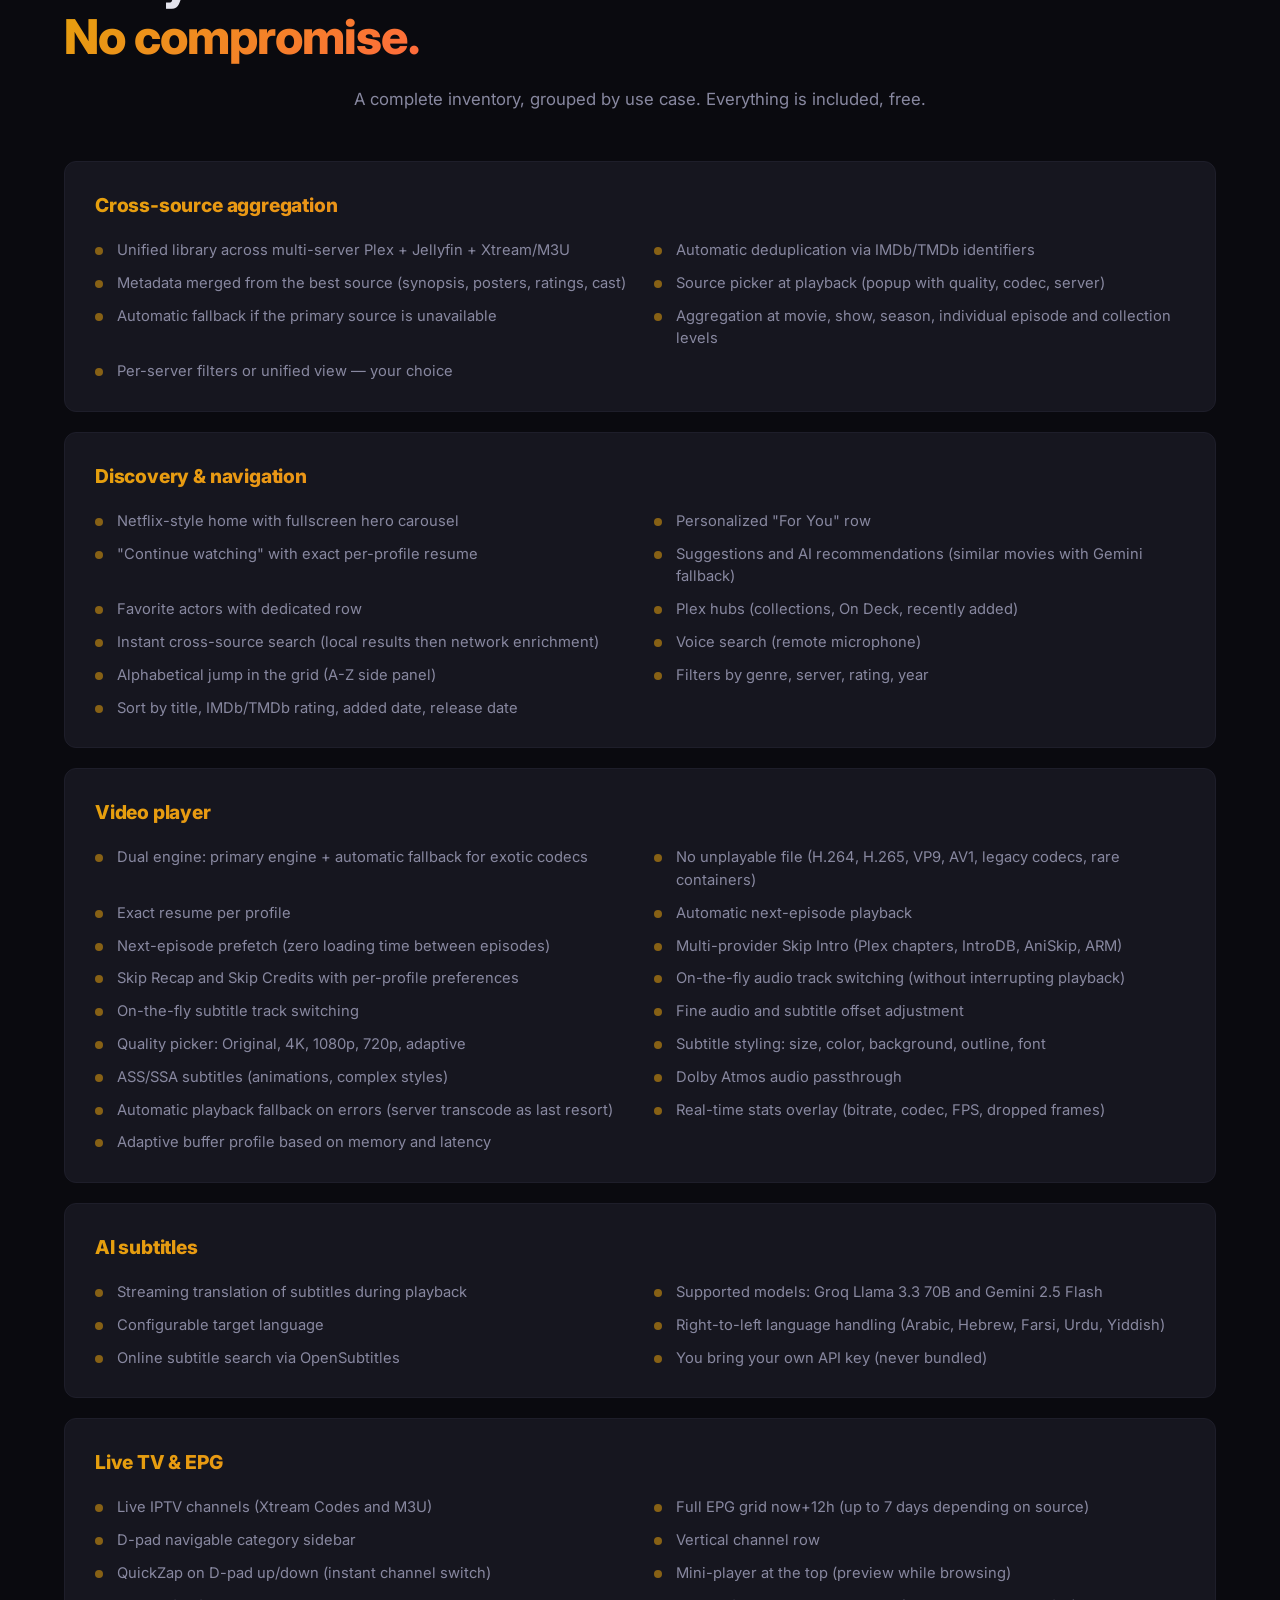
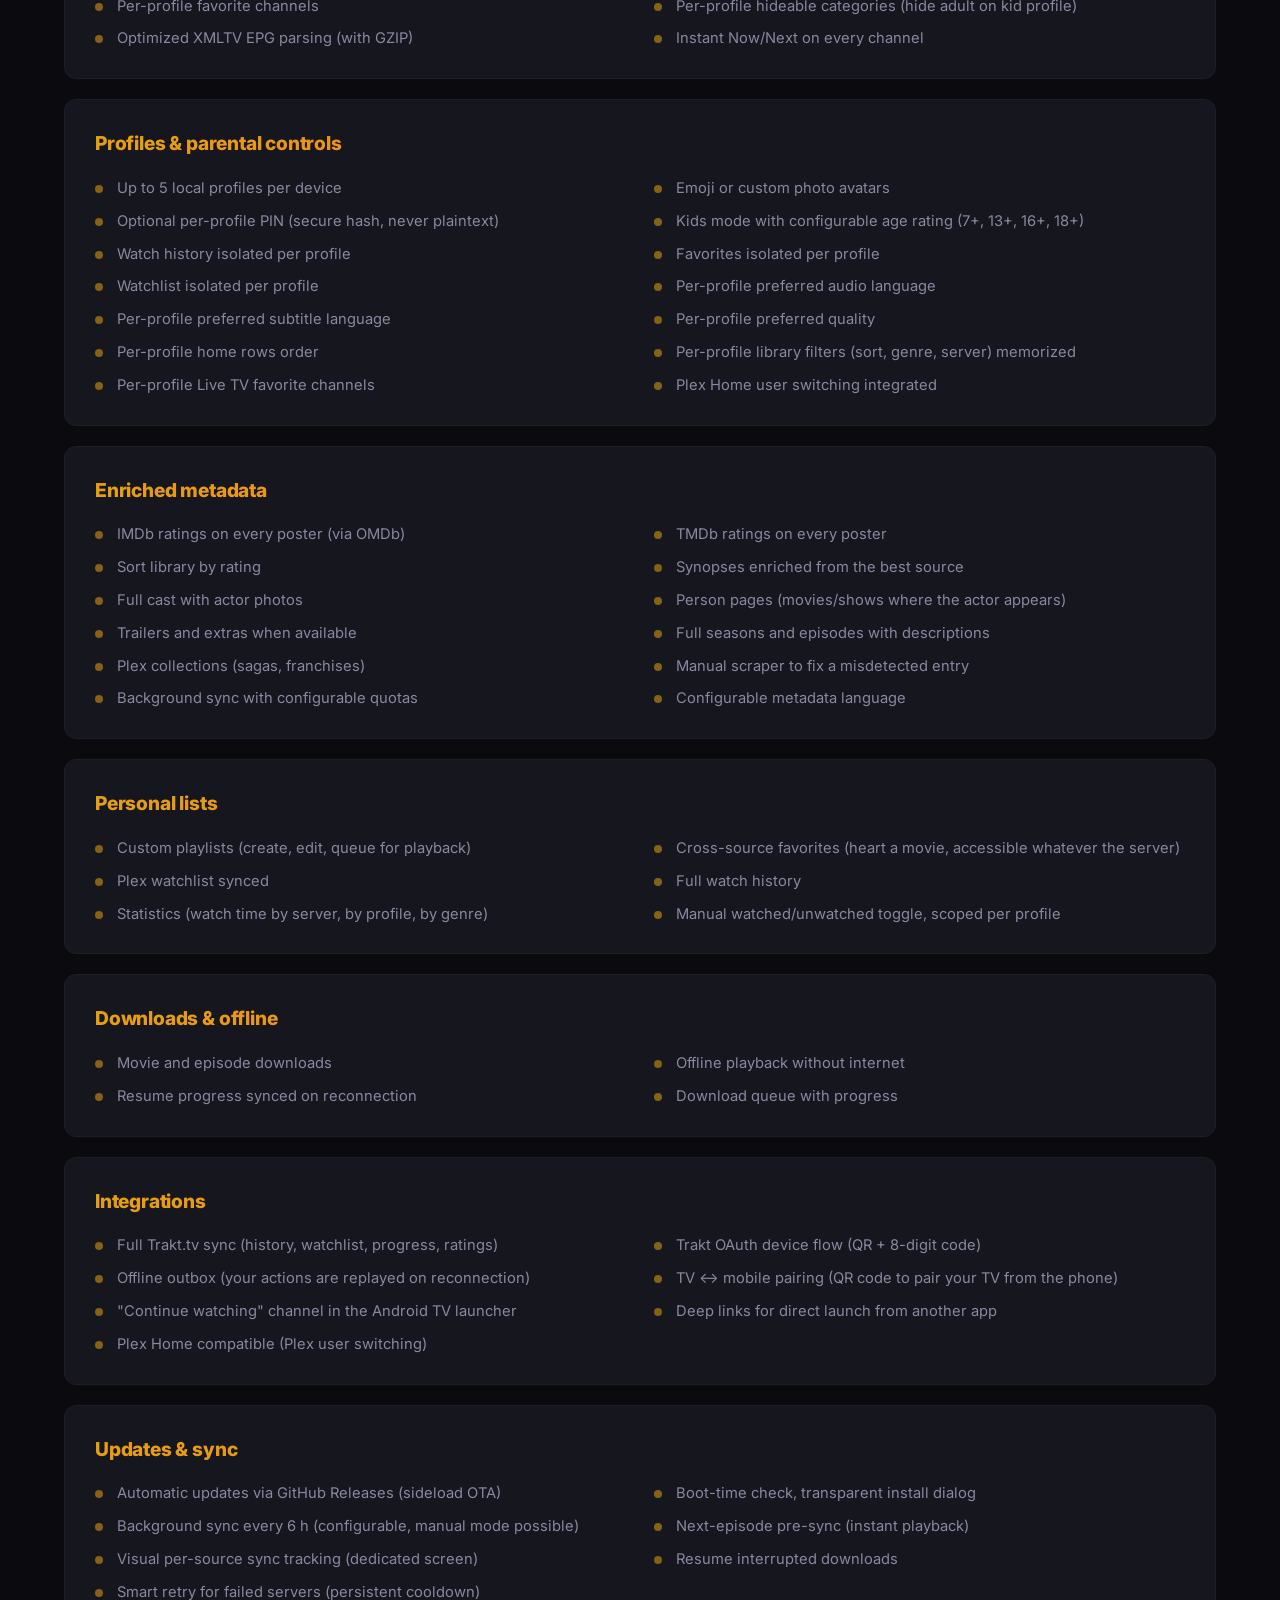
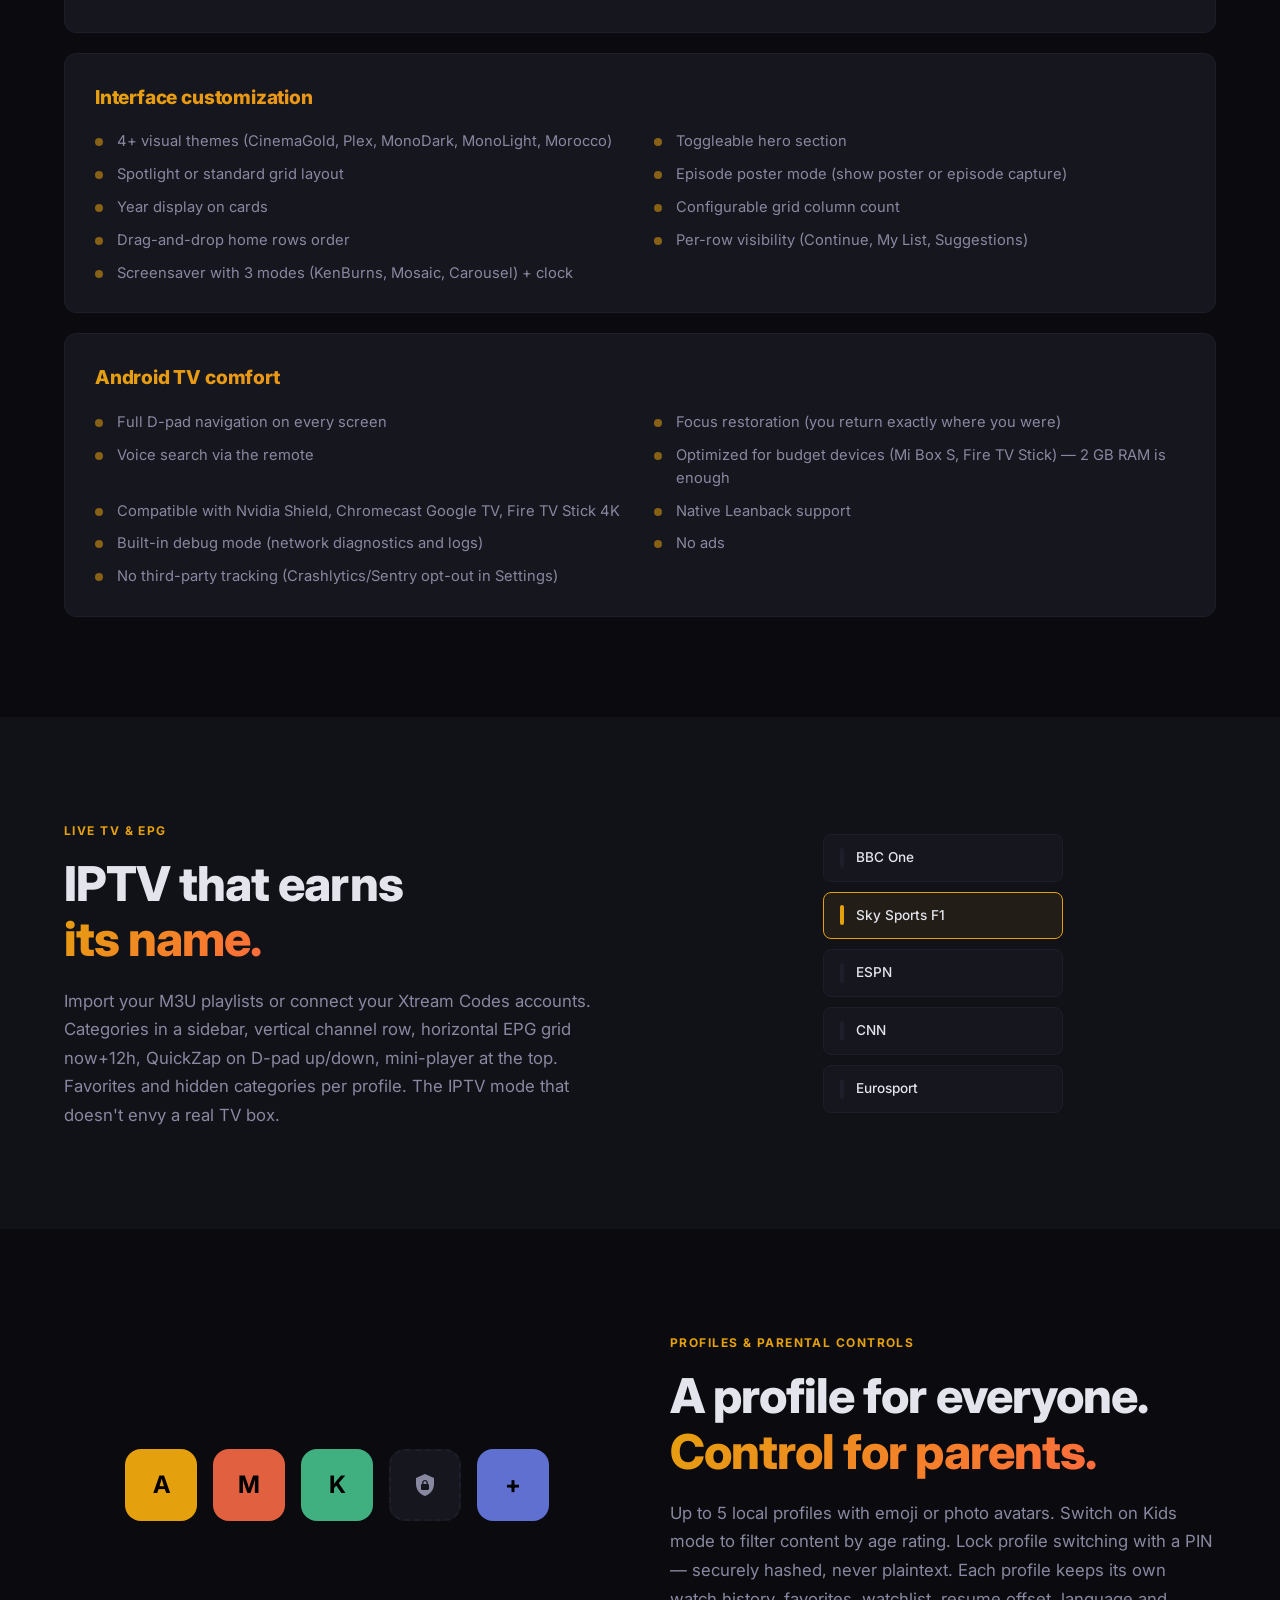
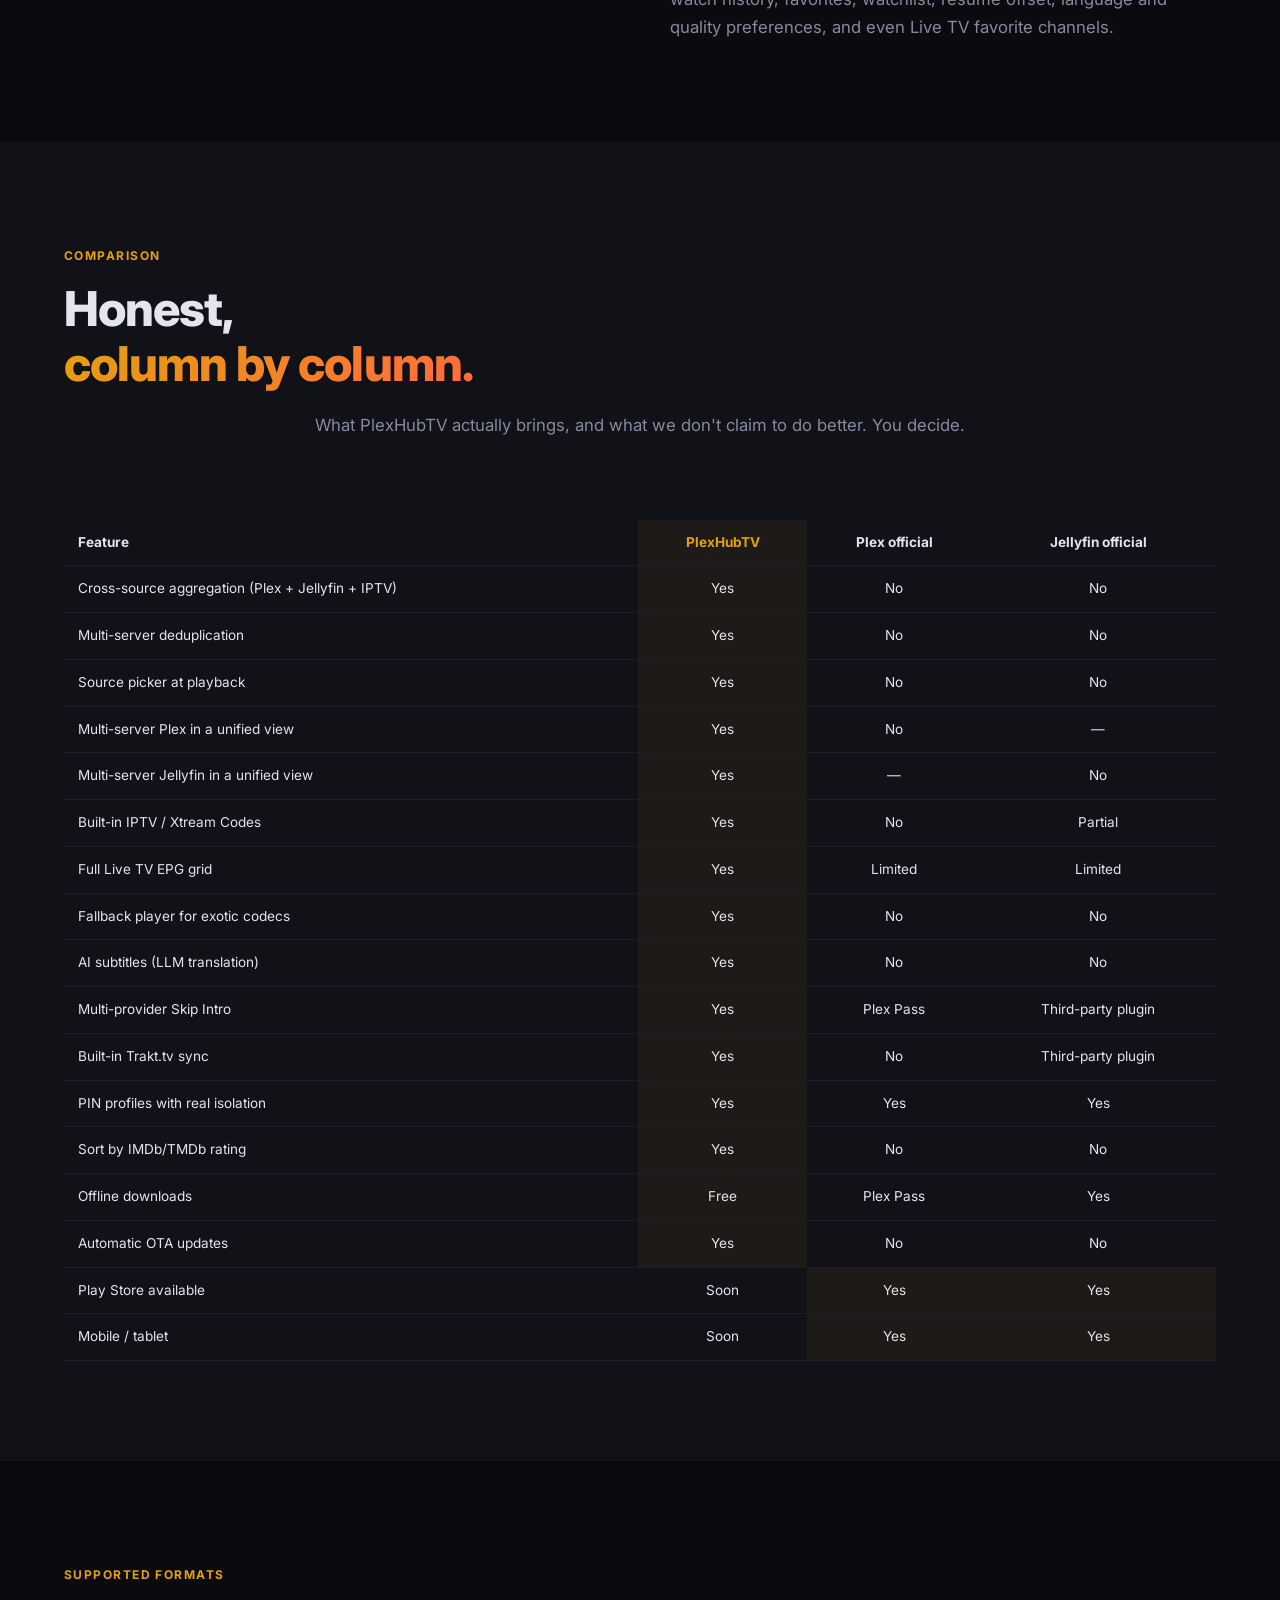
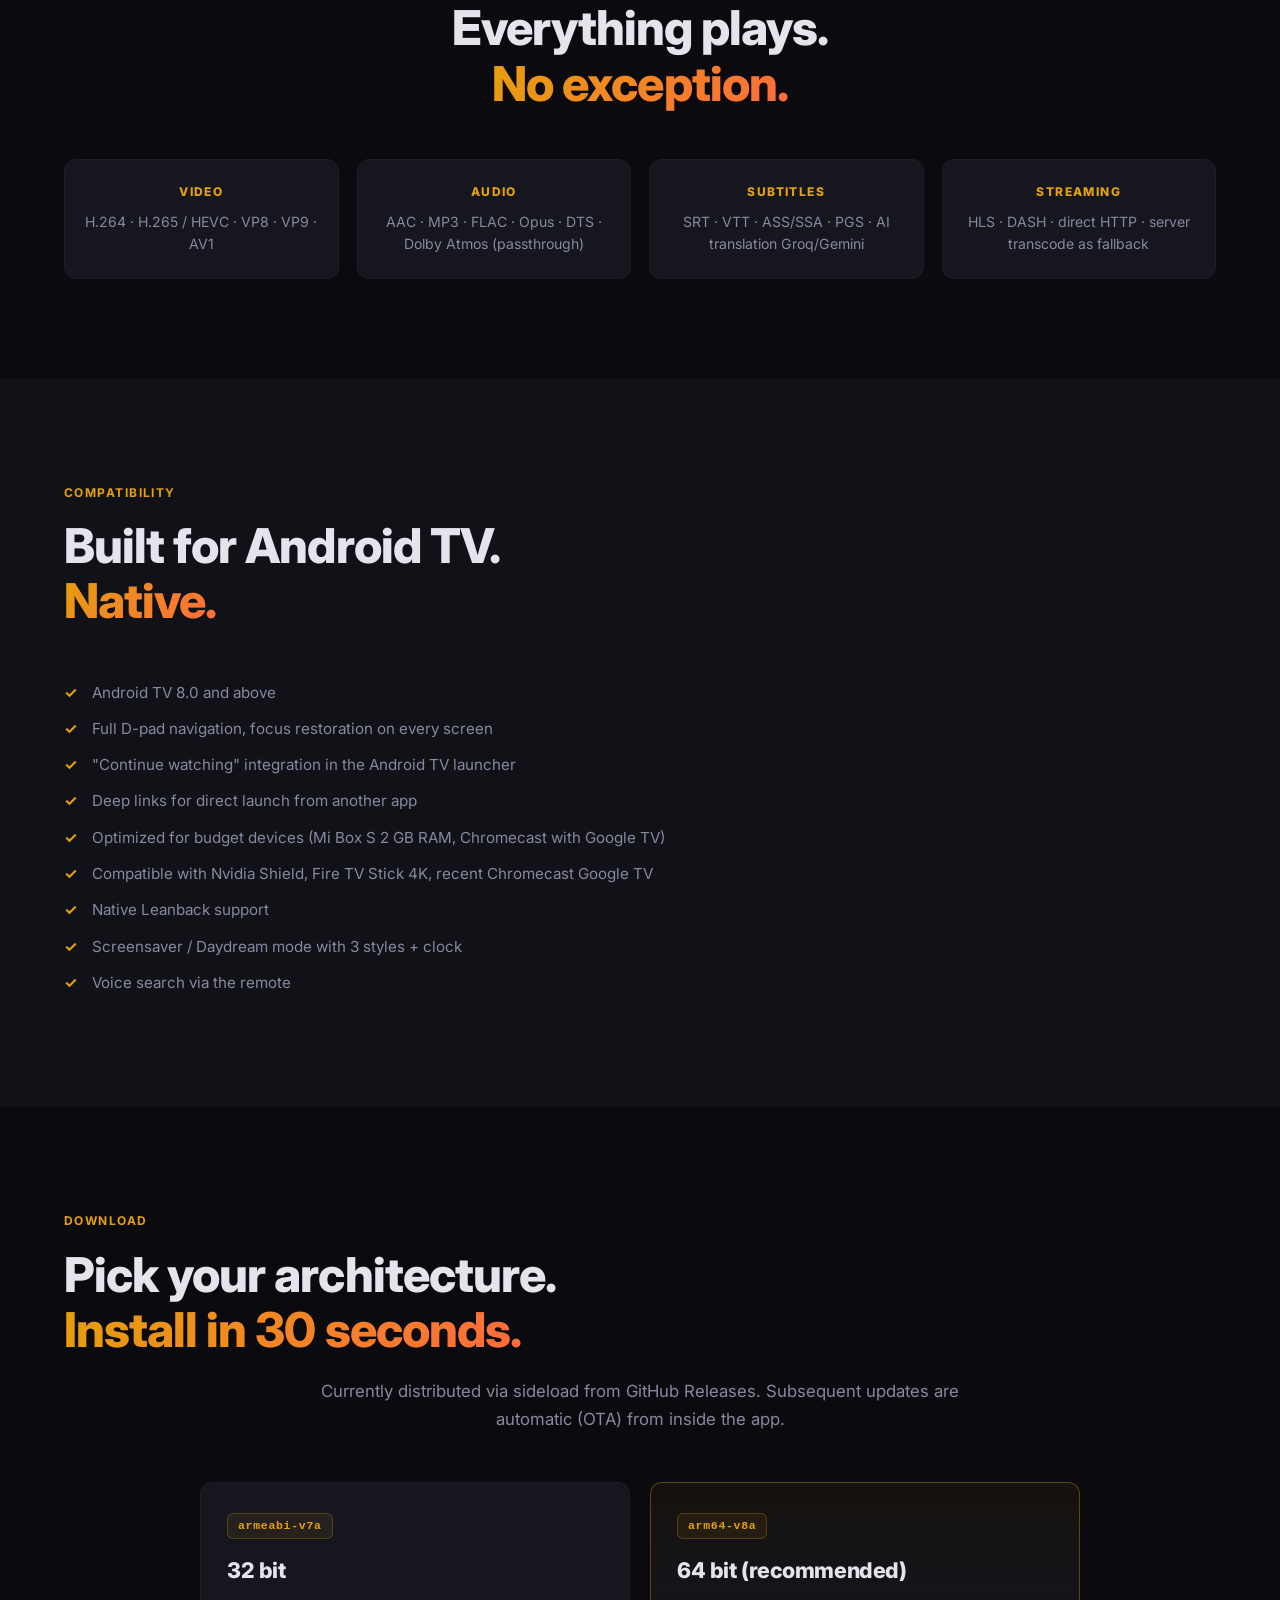
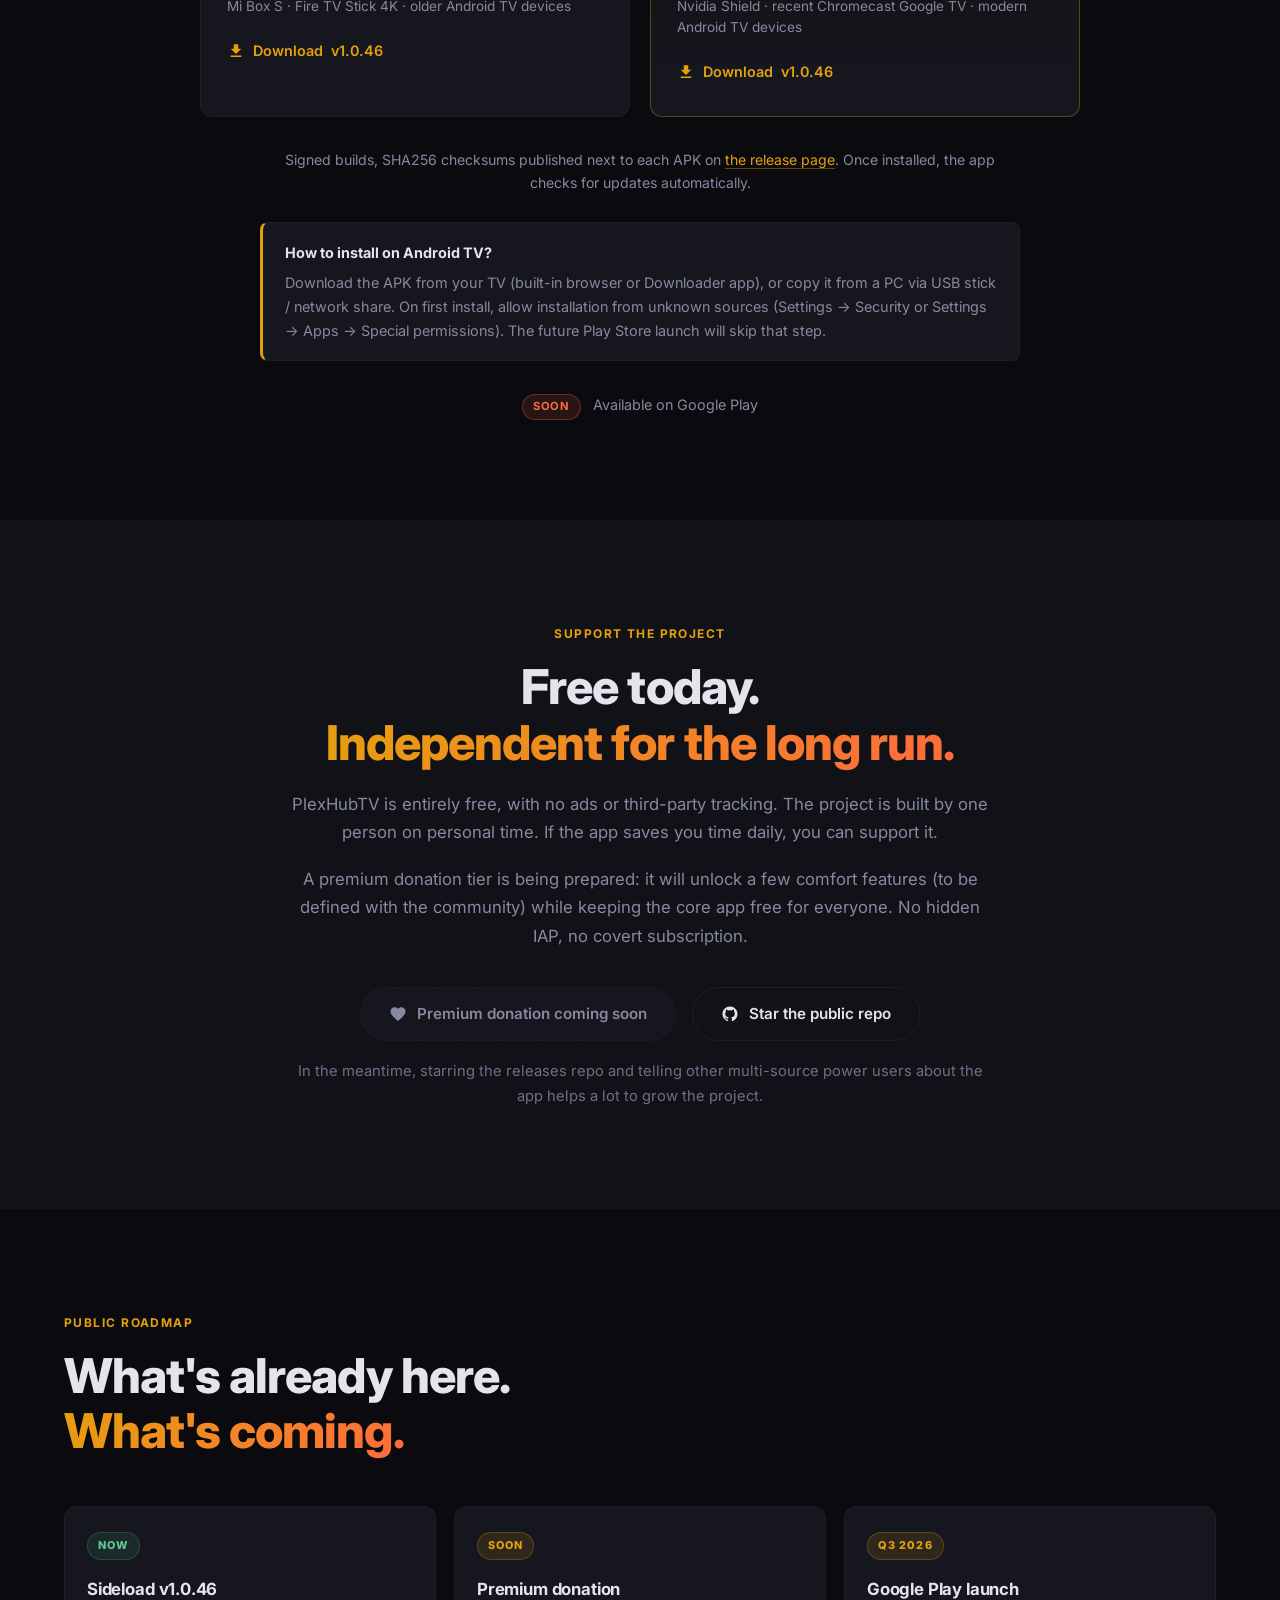
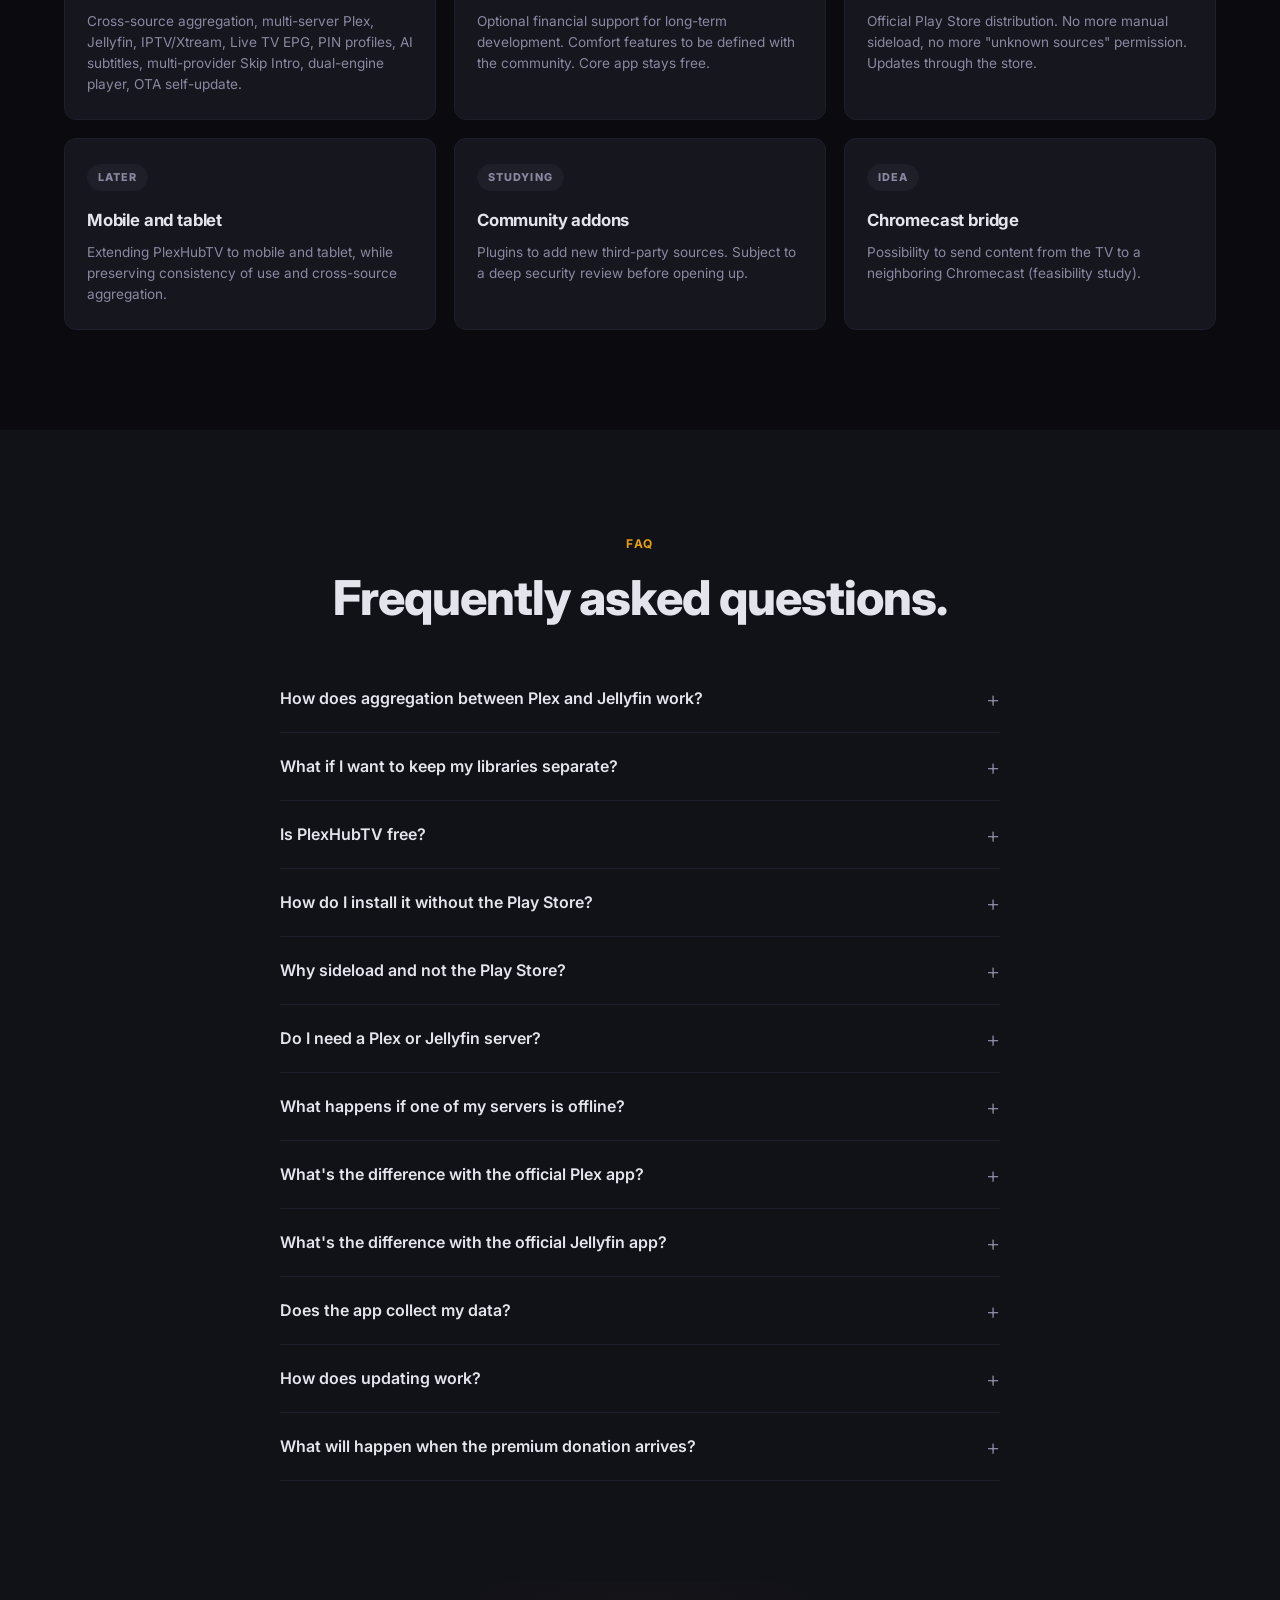
==== commit ba5bd2bf: "feat(guide): ajoute page guide utilisateur bilingue FR + EN - Nouveau /guide.html (FR) et /en/guide." ====
--- a/en/index.html
+++ b/en/index.html
@@ -82,6 +82,7 @@
         <a href="#features" class="header__link">Features</a>
         <a href="#live-tv" class="header__link">Live TV</a>
         <a href="#download" class="header__link">Download</a>
+        <a href="/en/guide.html" class="header__link">Guide</a>
         <a href="#support" class="header__link">Support</a>
         <a href="#faq" class="header__link">FAQ</a>
         <div class="header__lang" role="group" aria-label="Language selector">
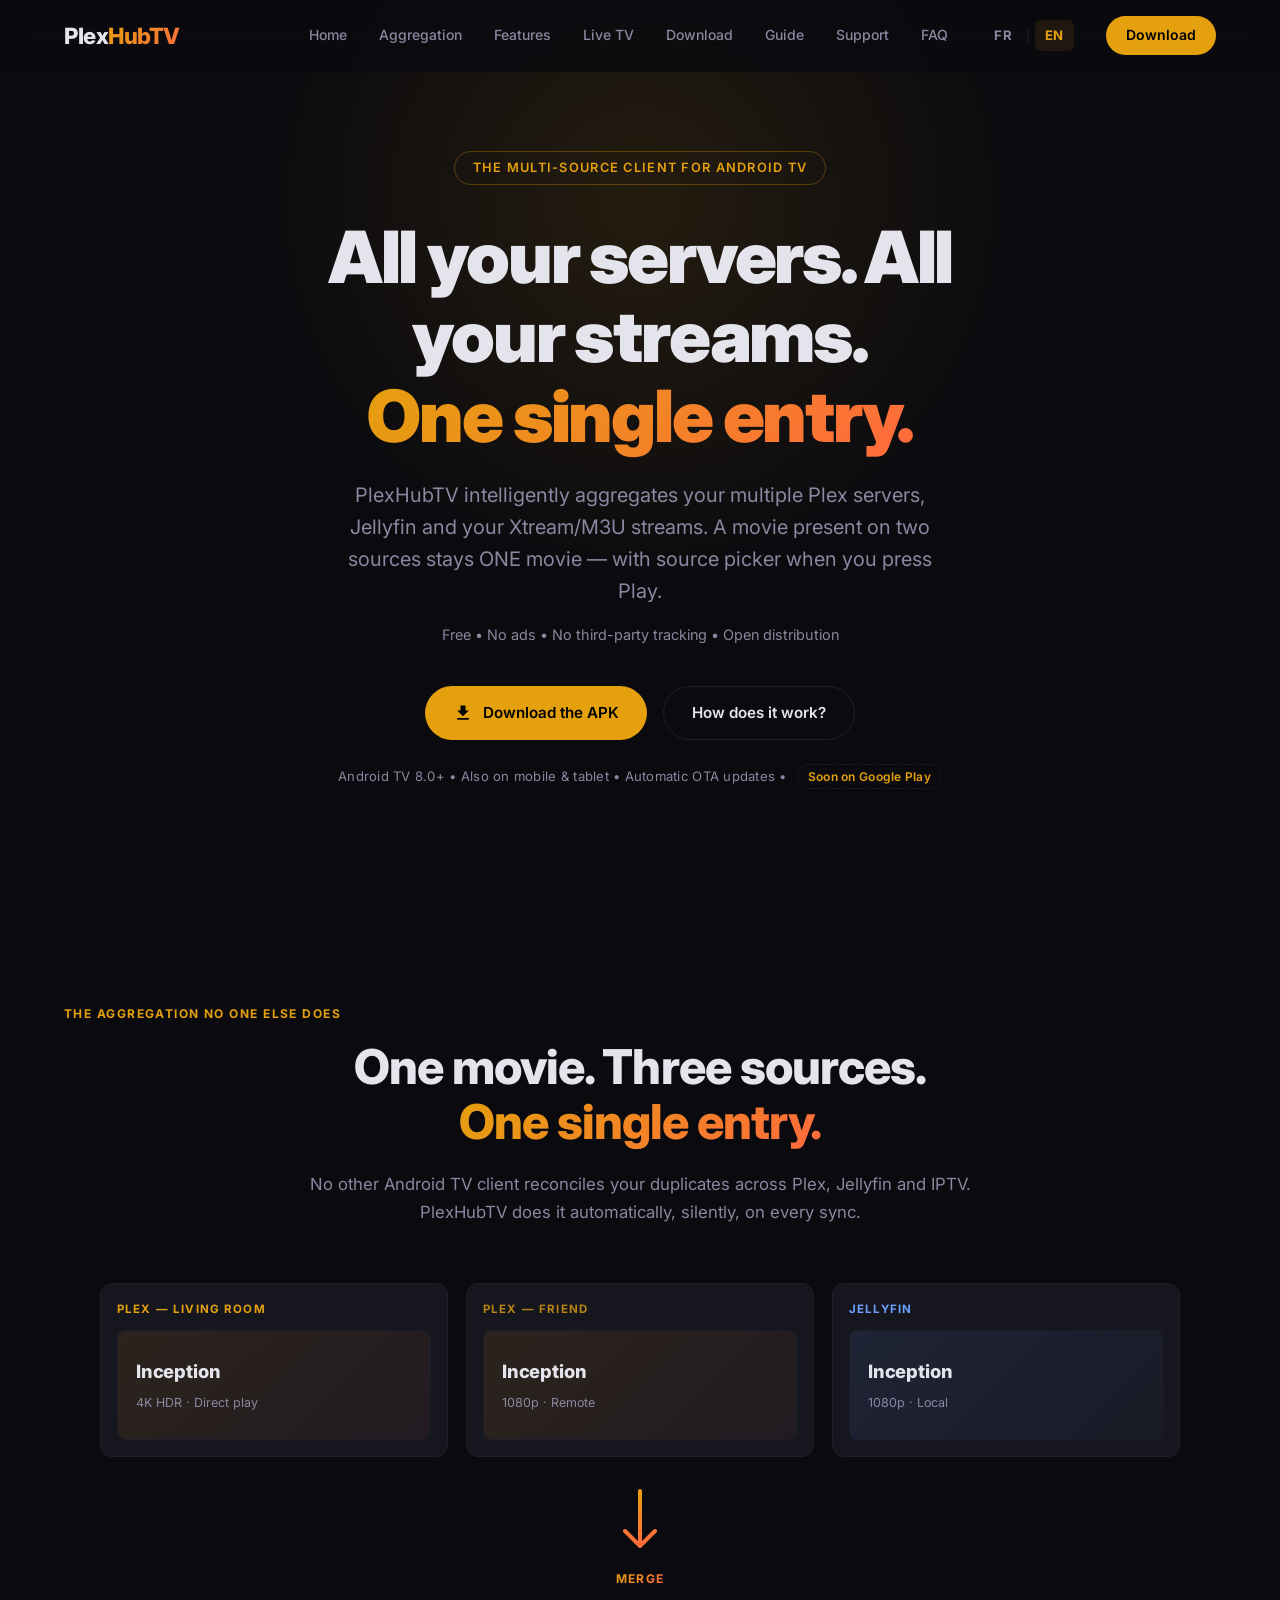
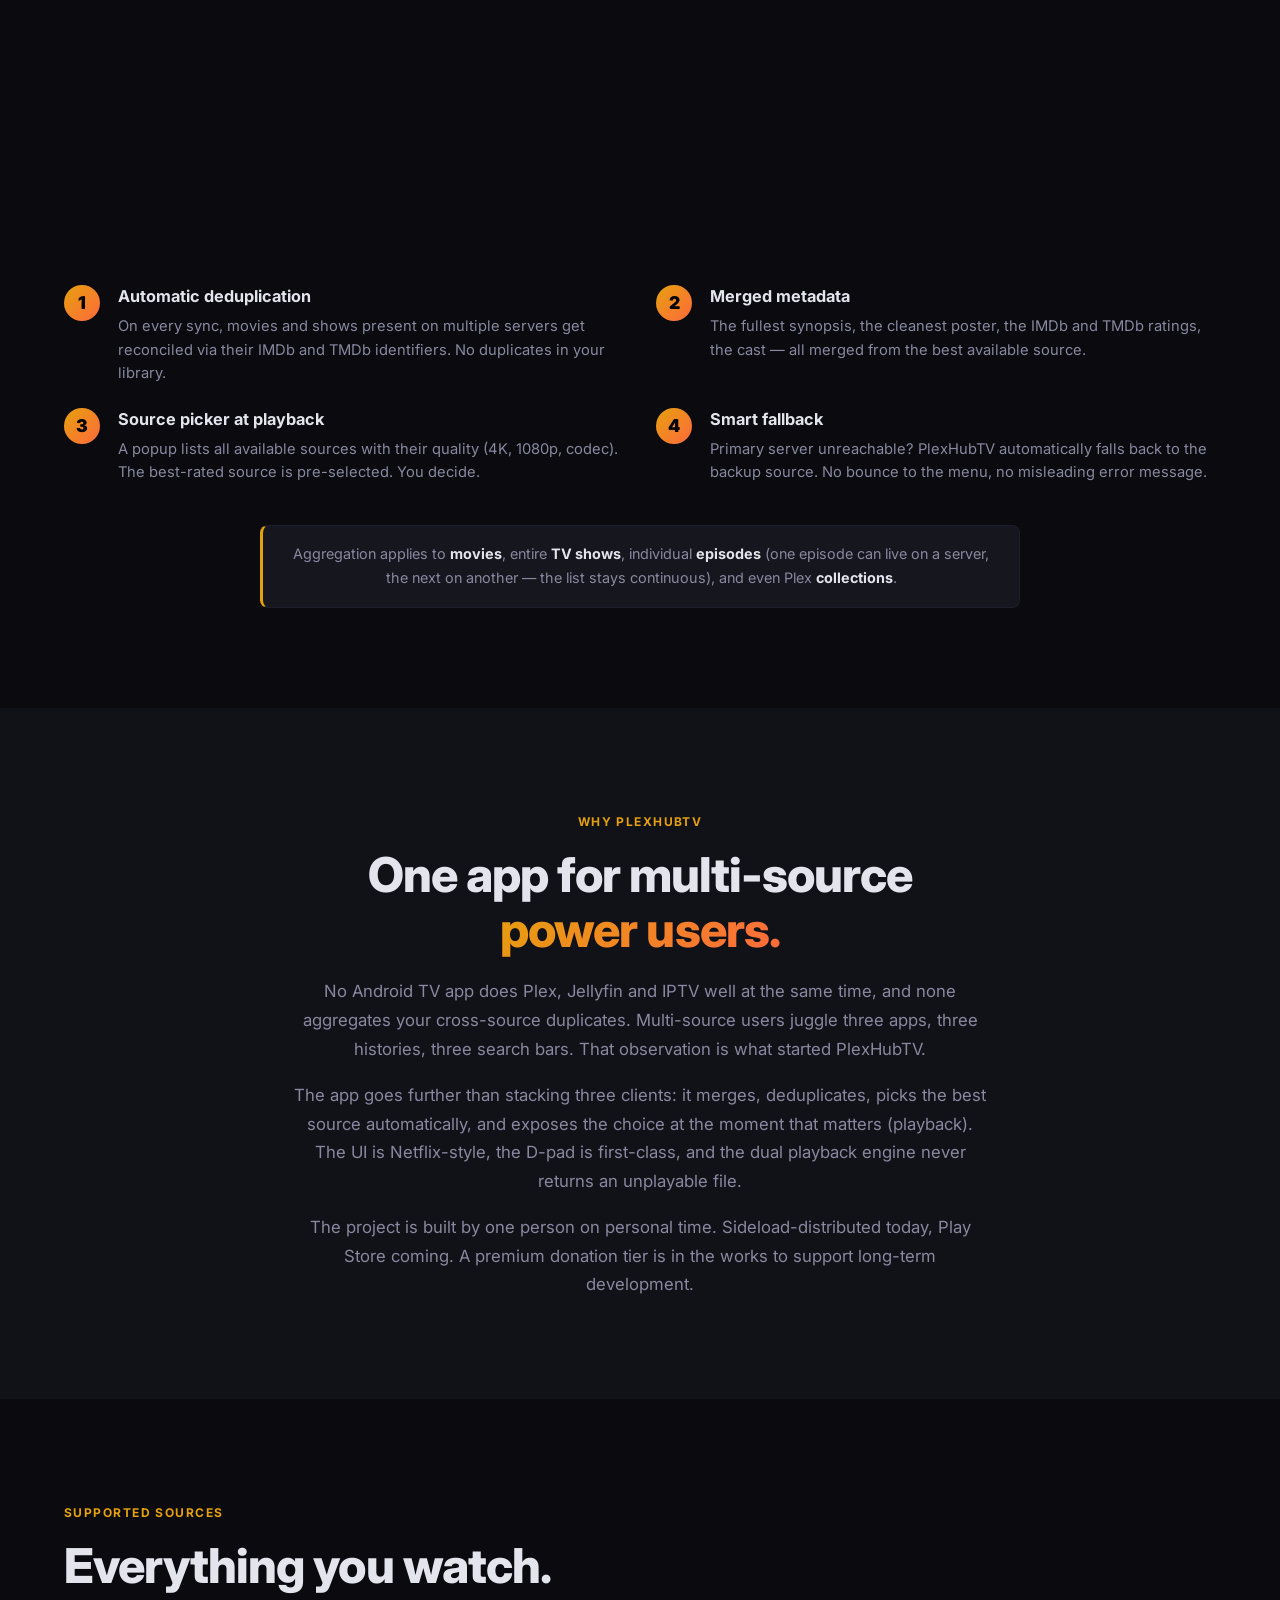
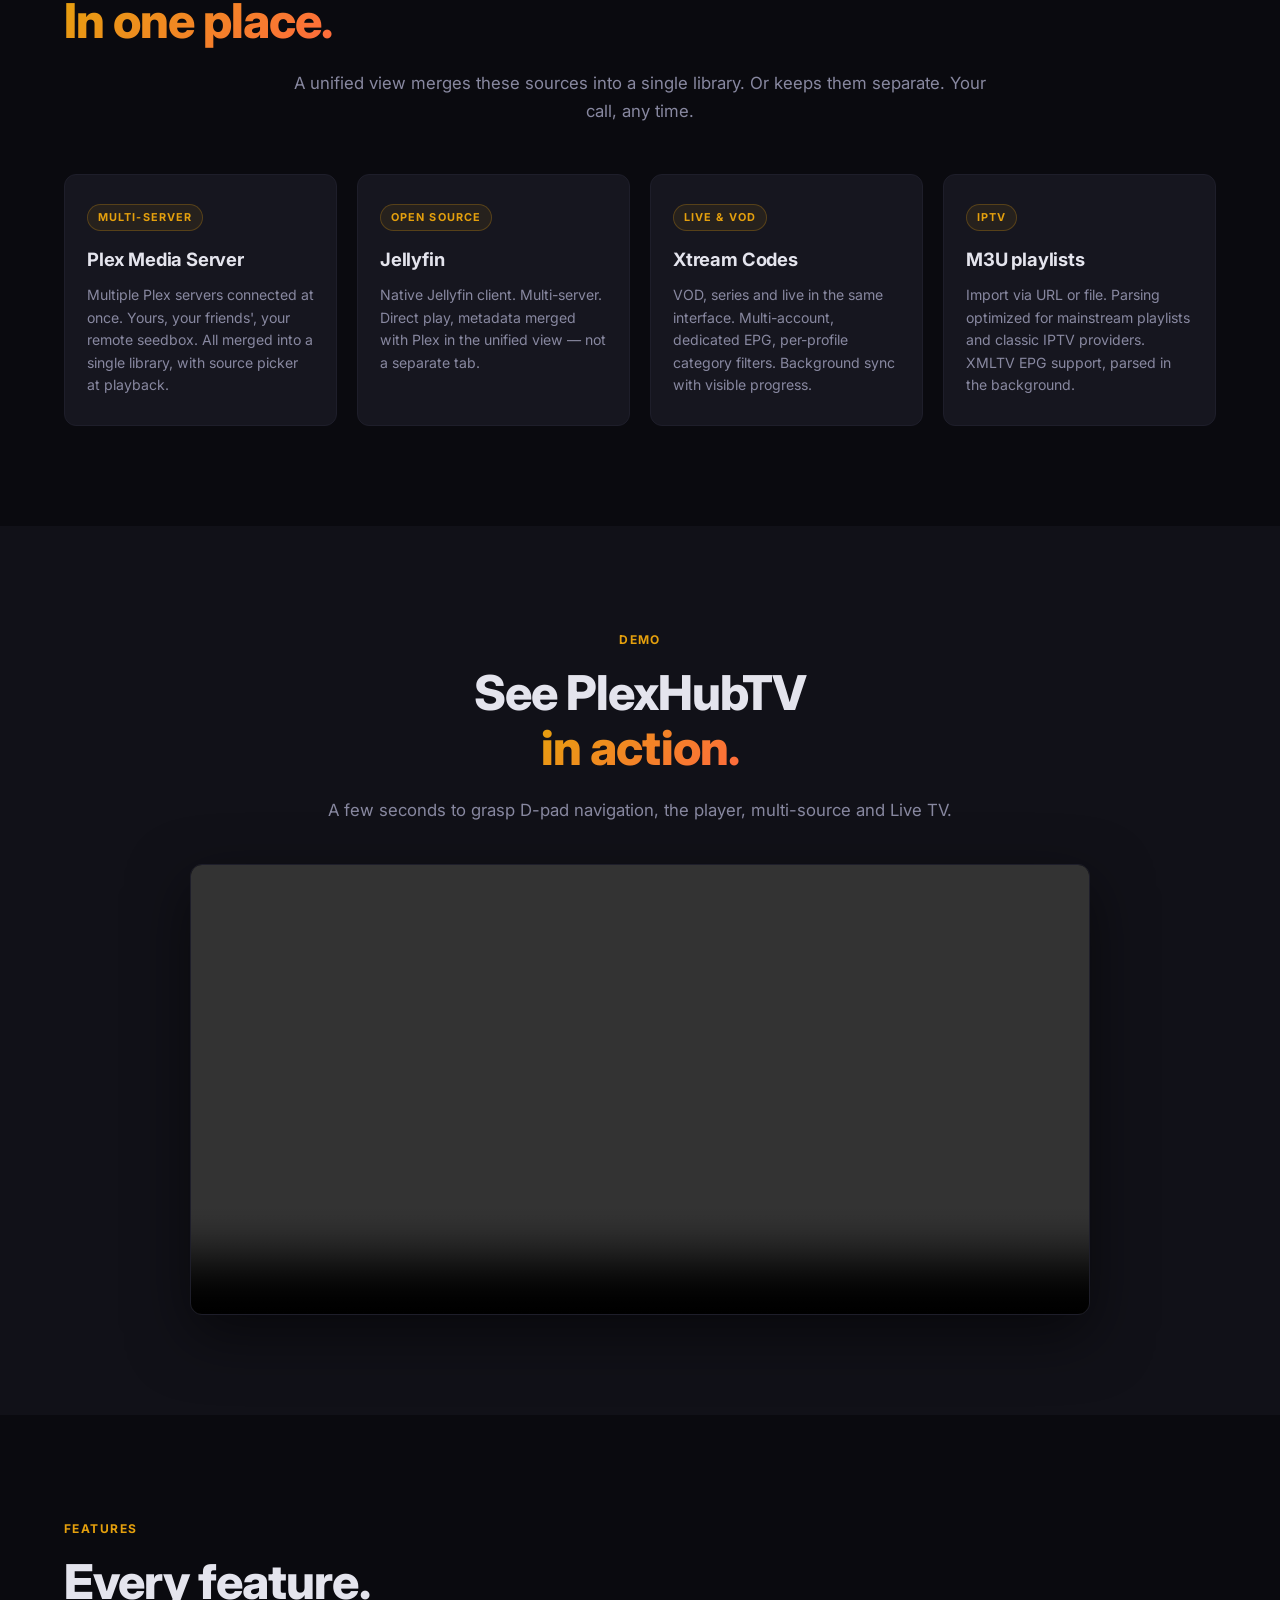
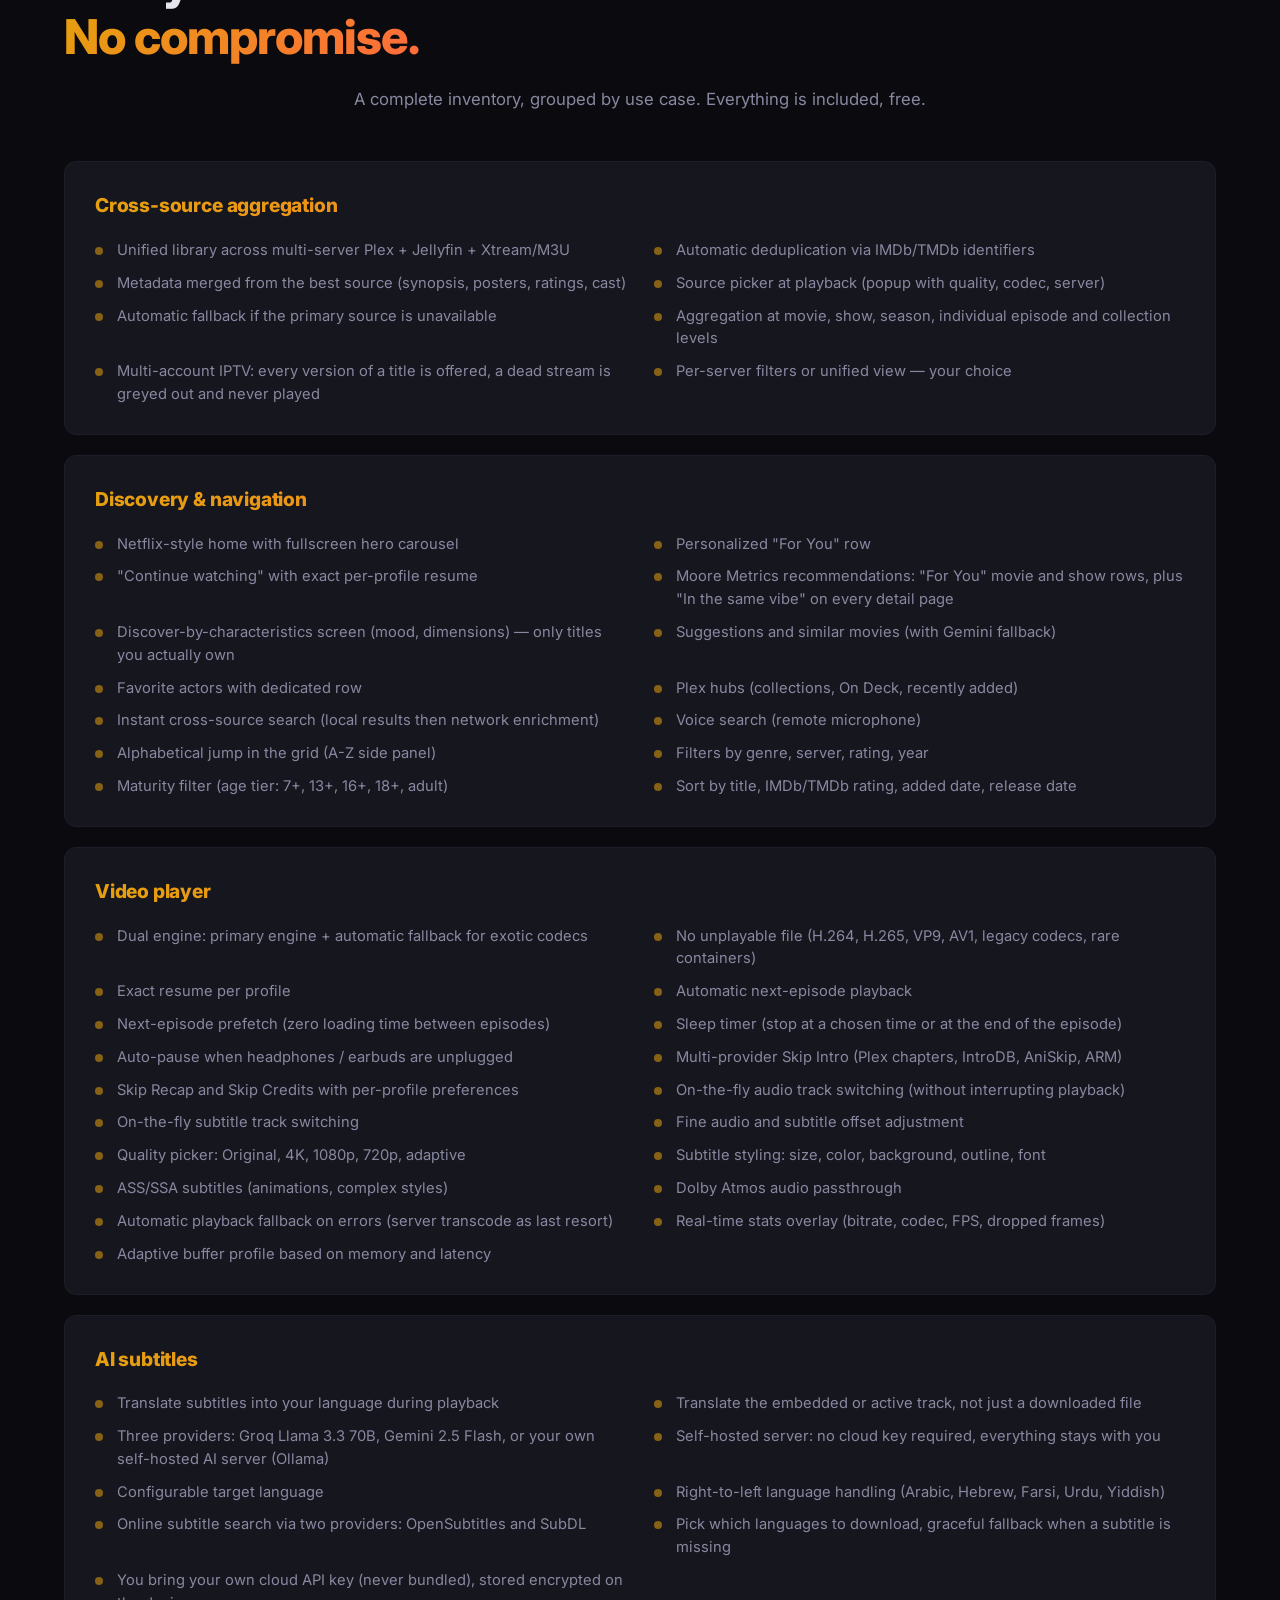
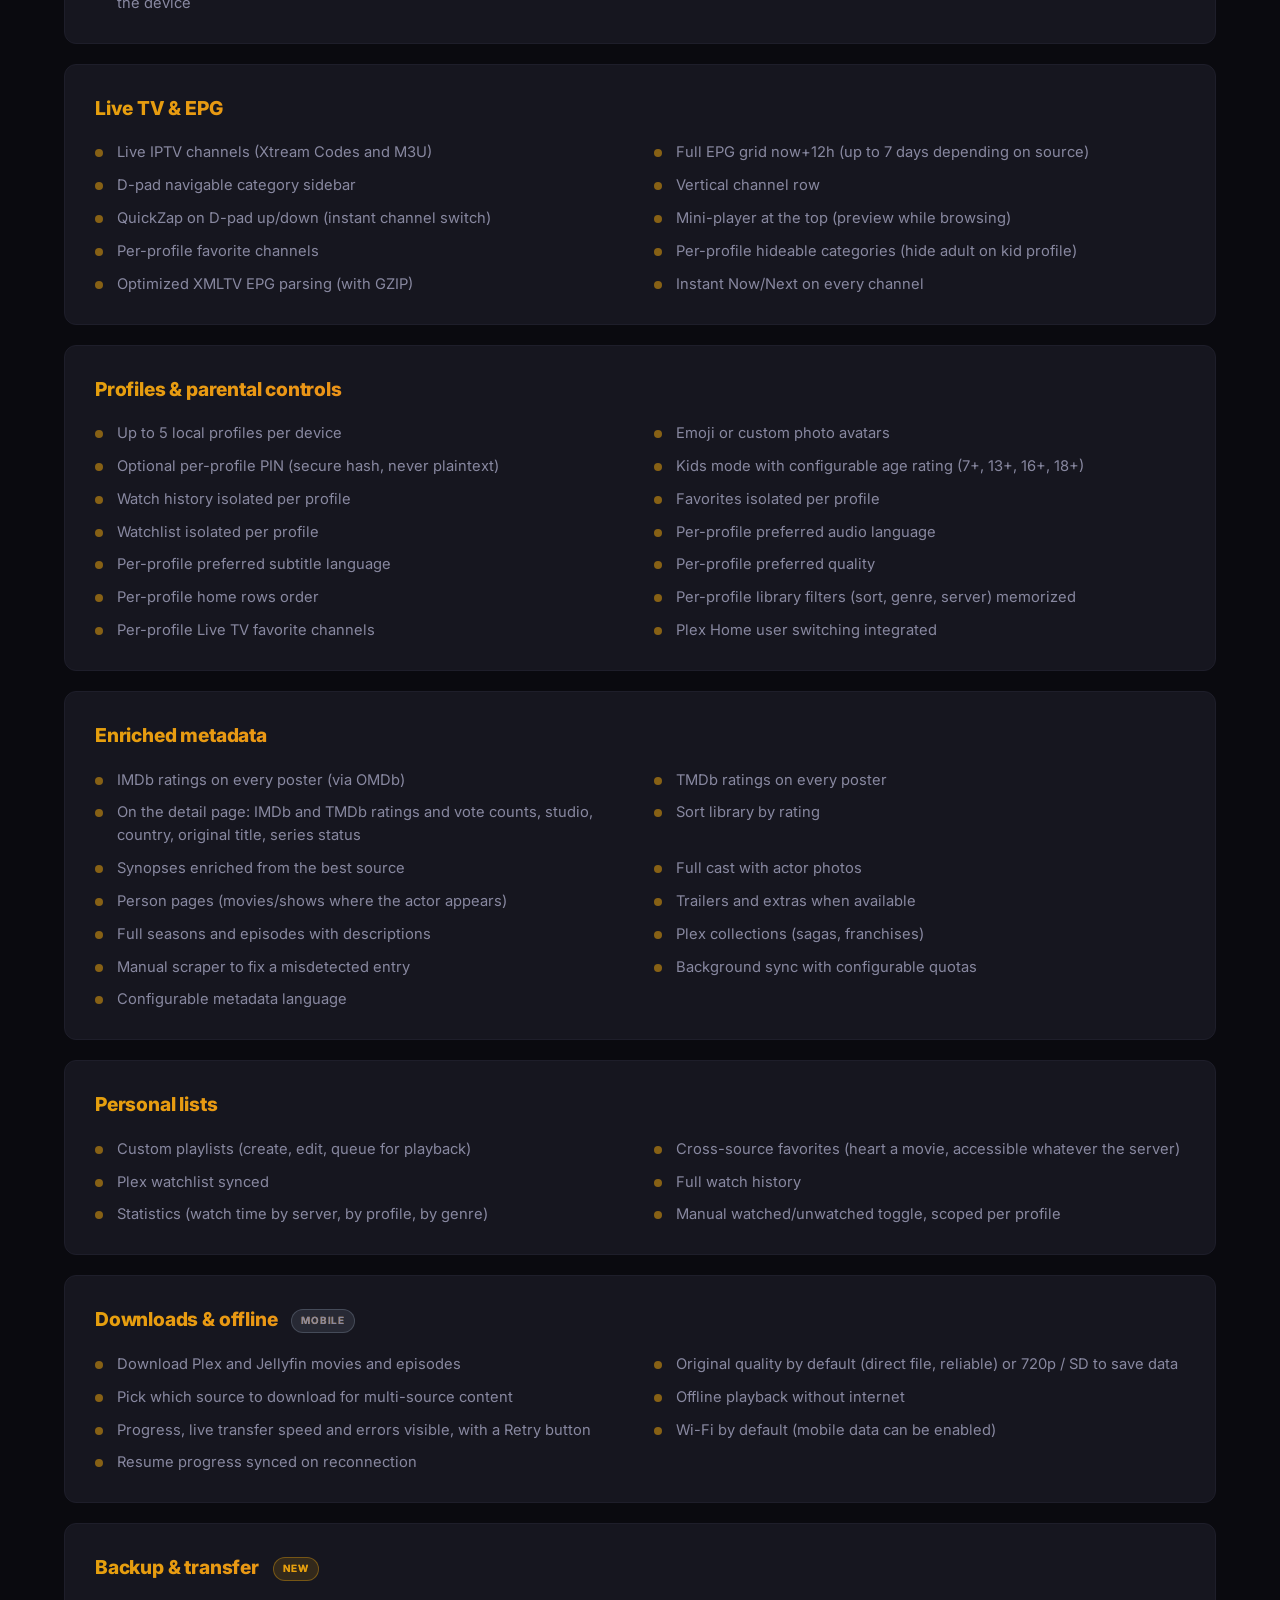
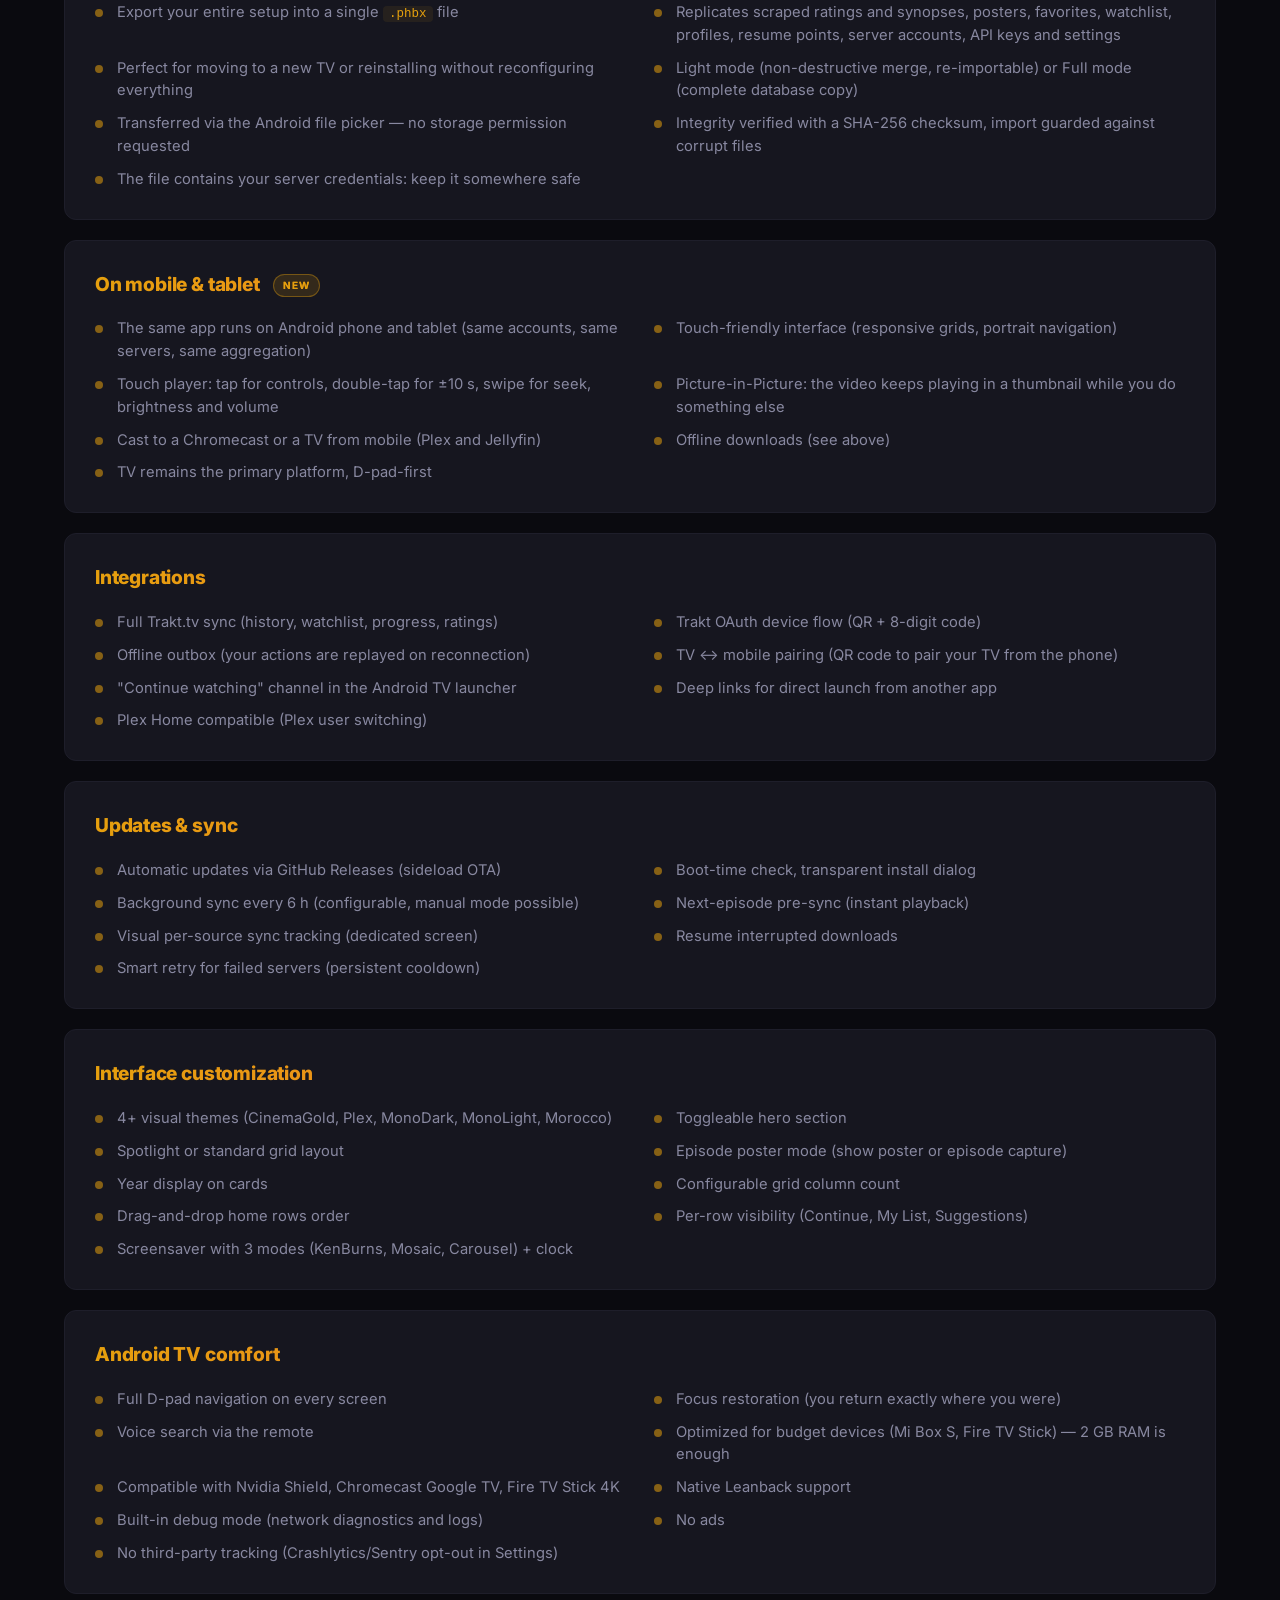
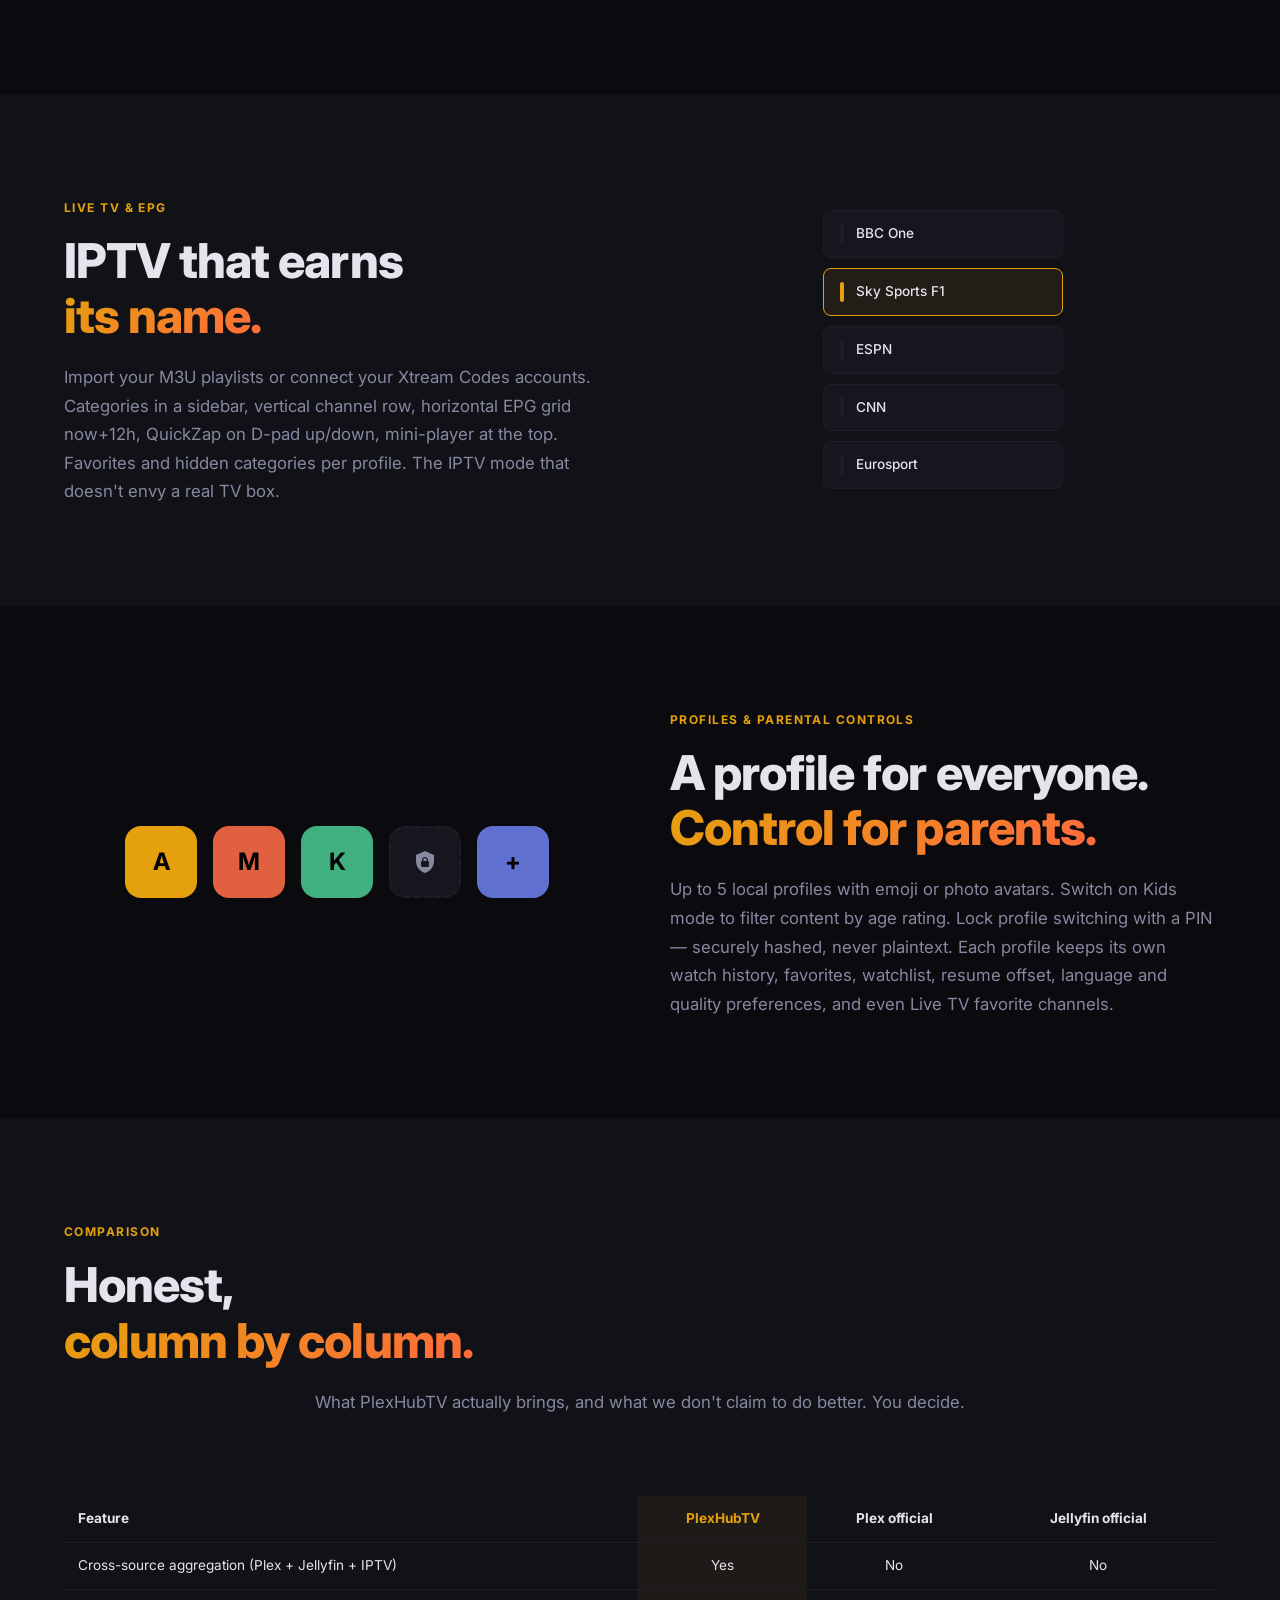
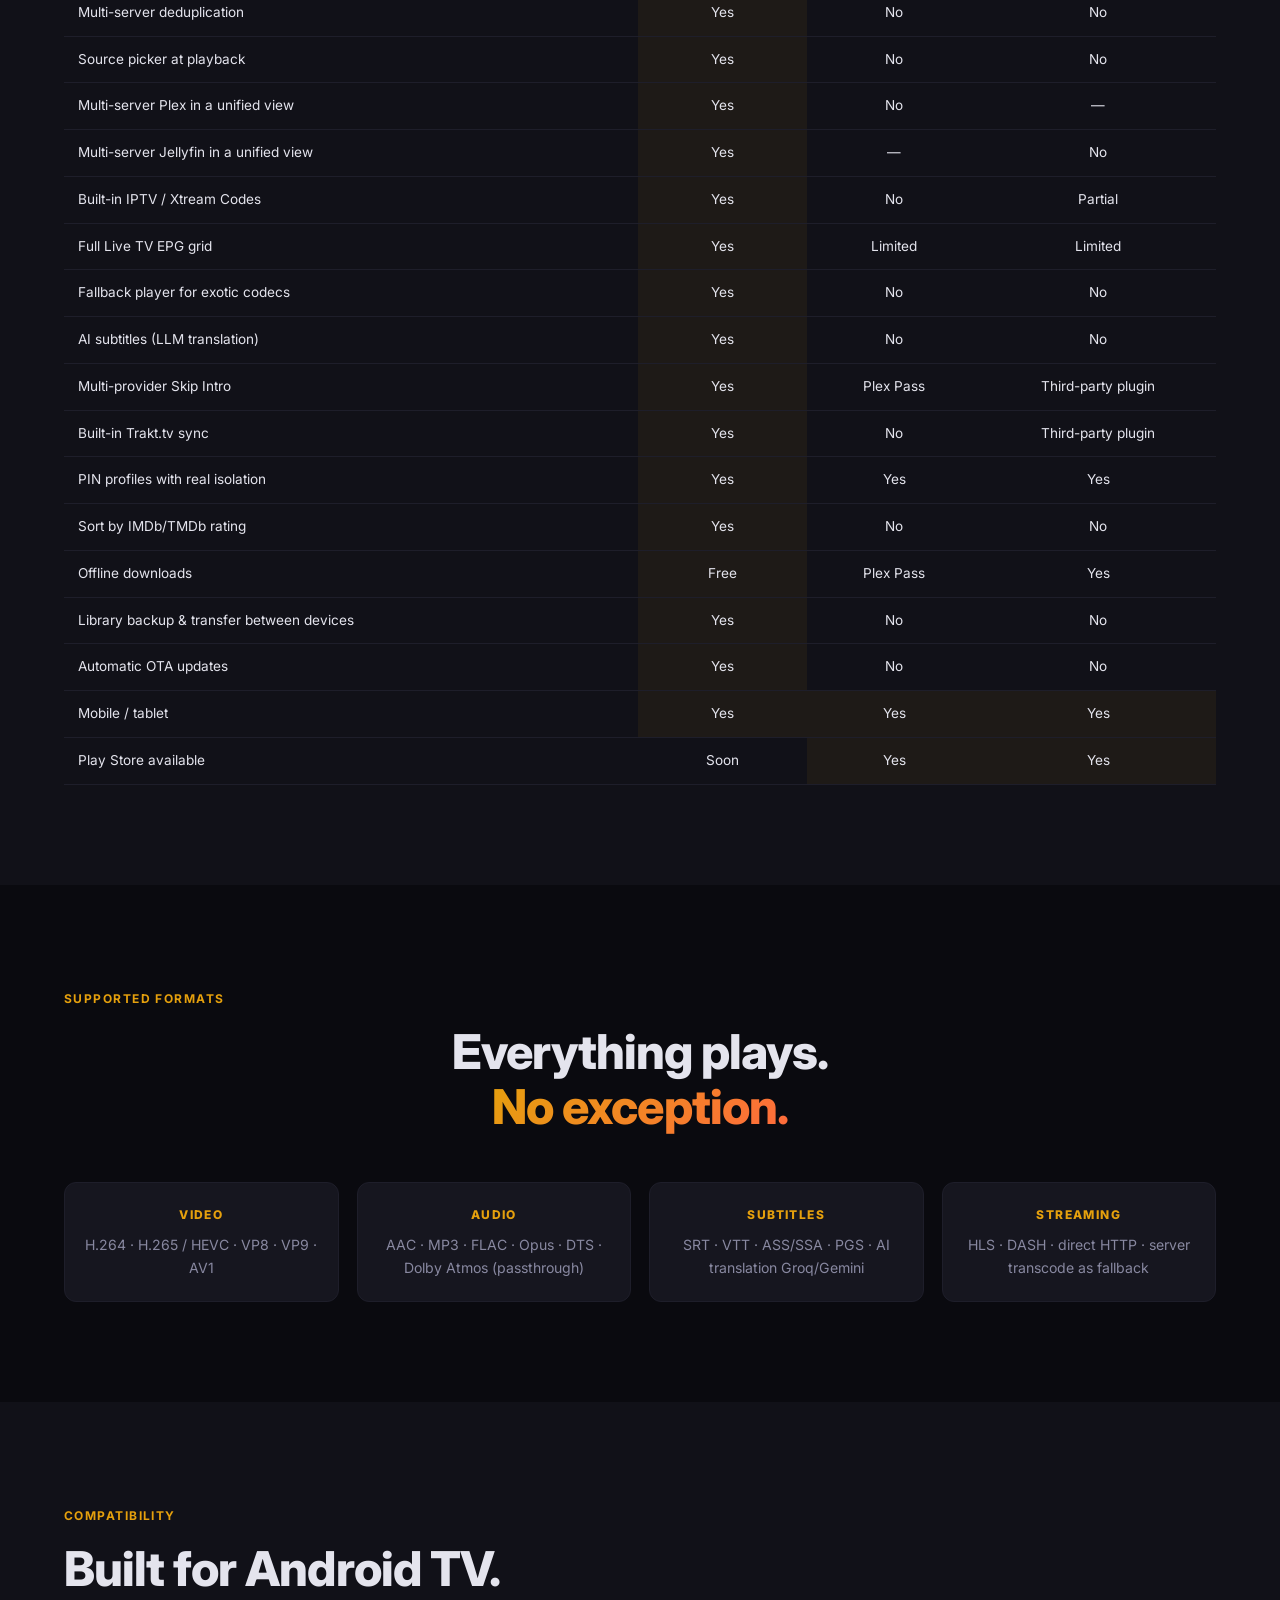
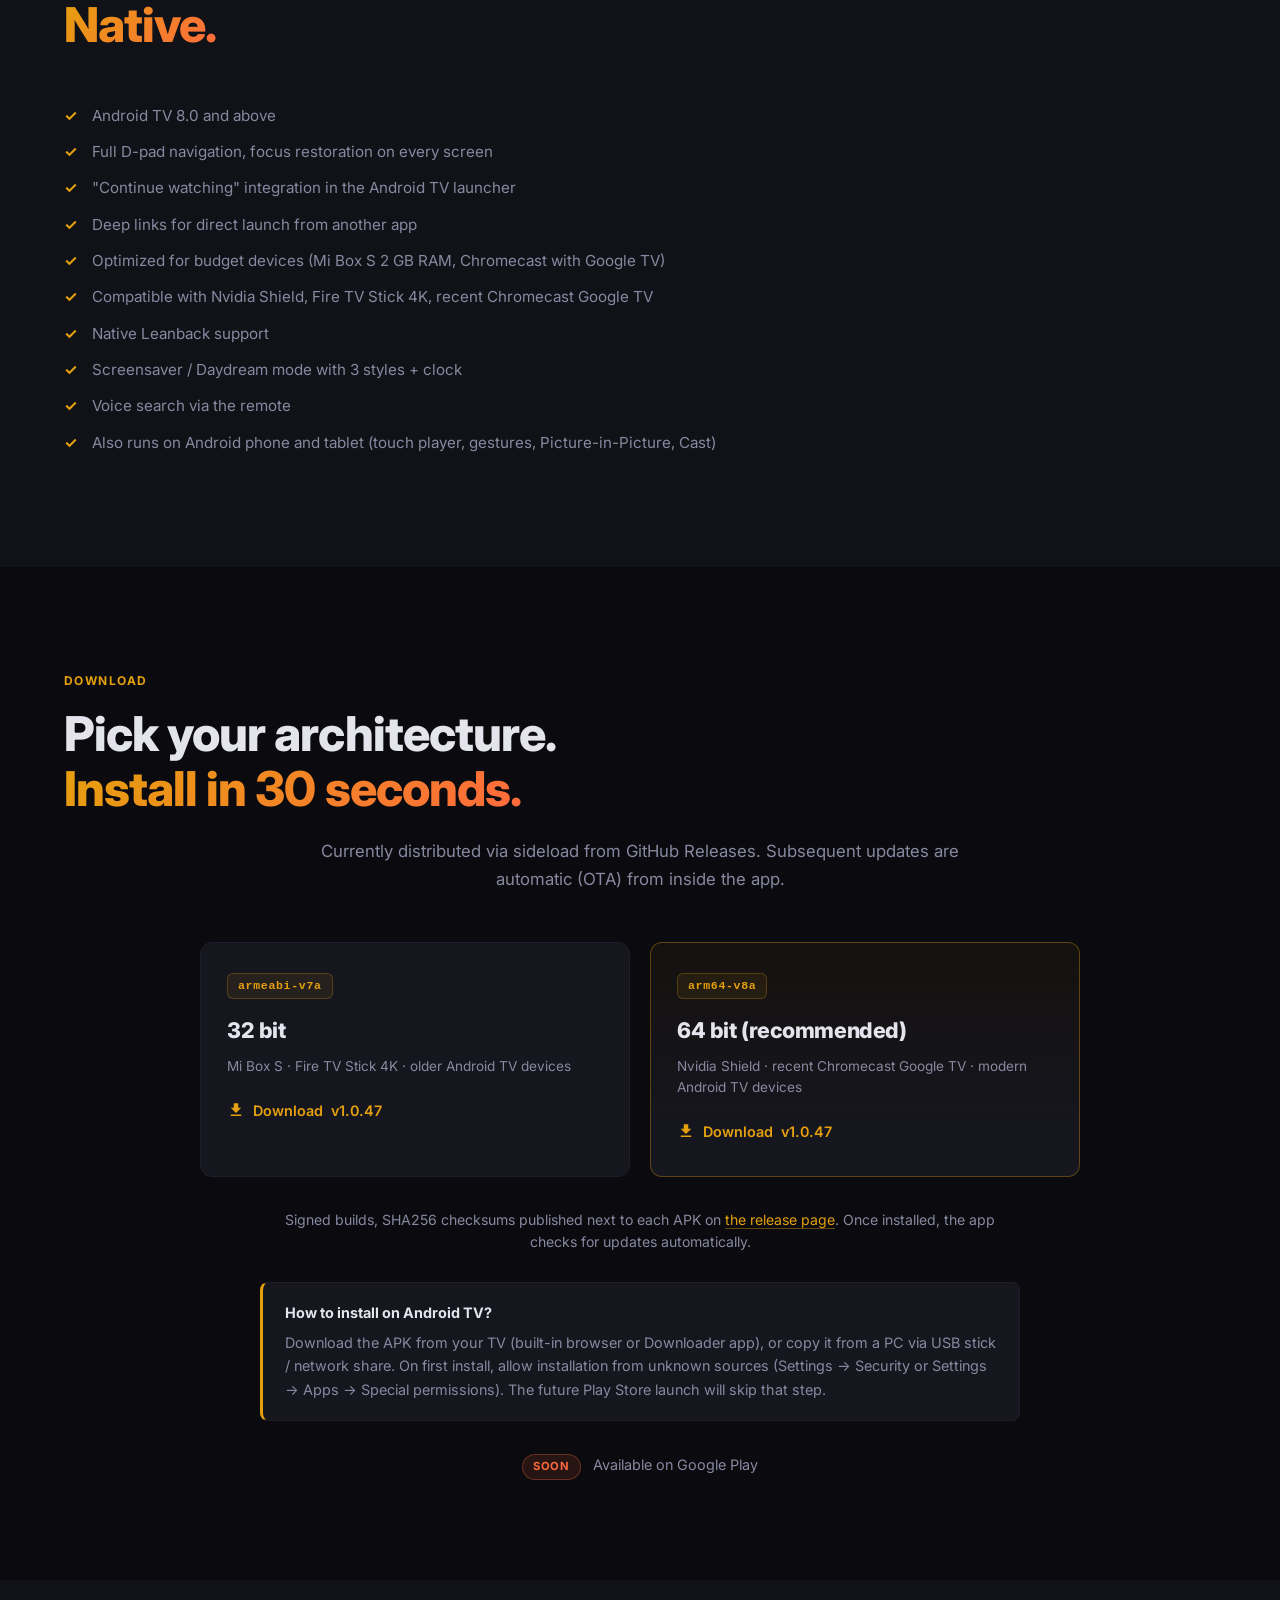
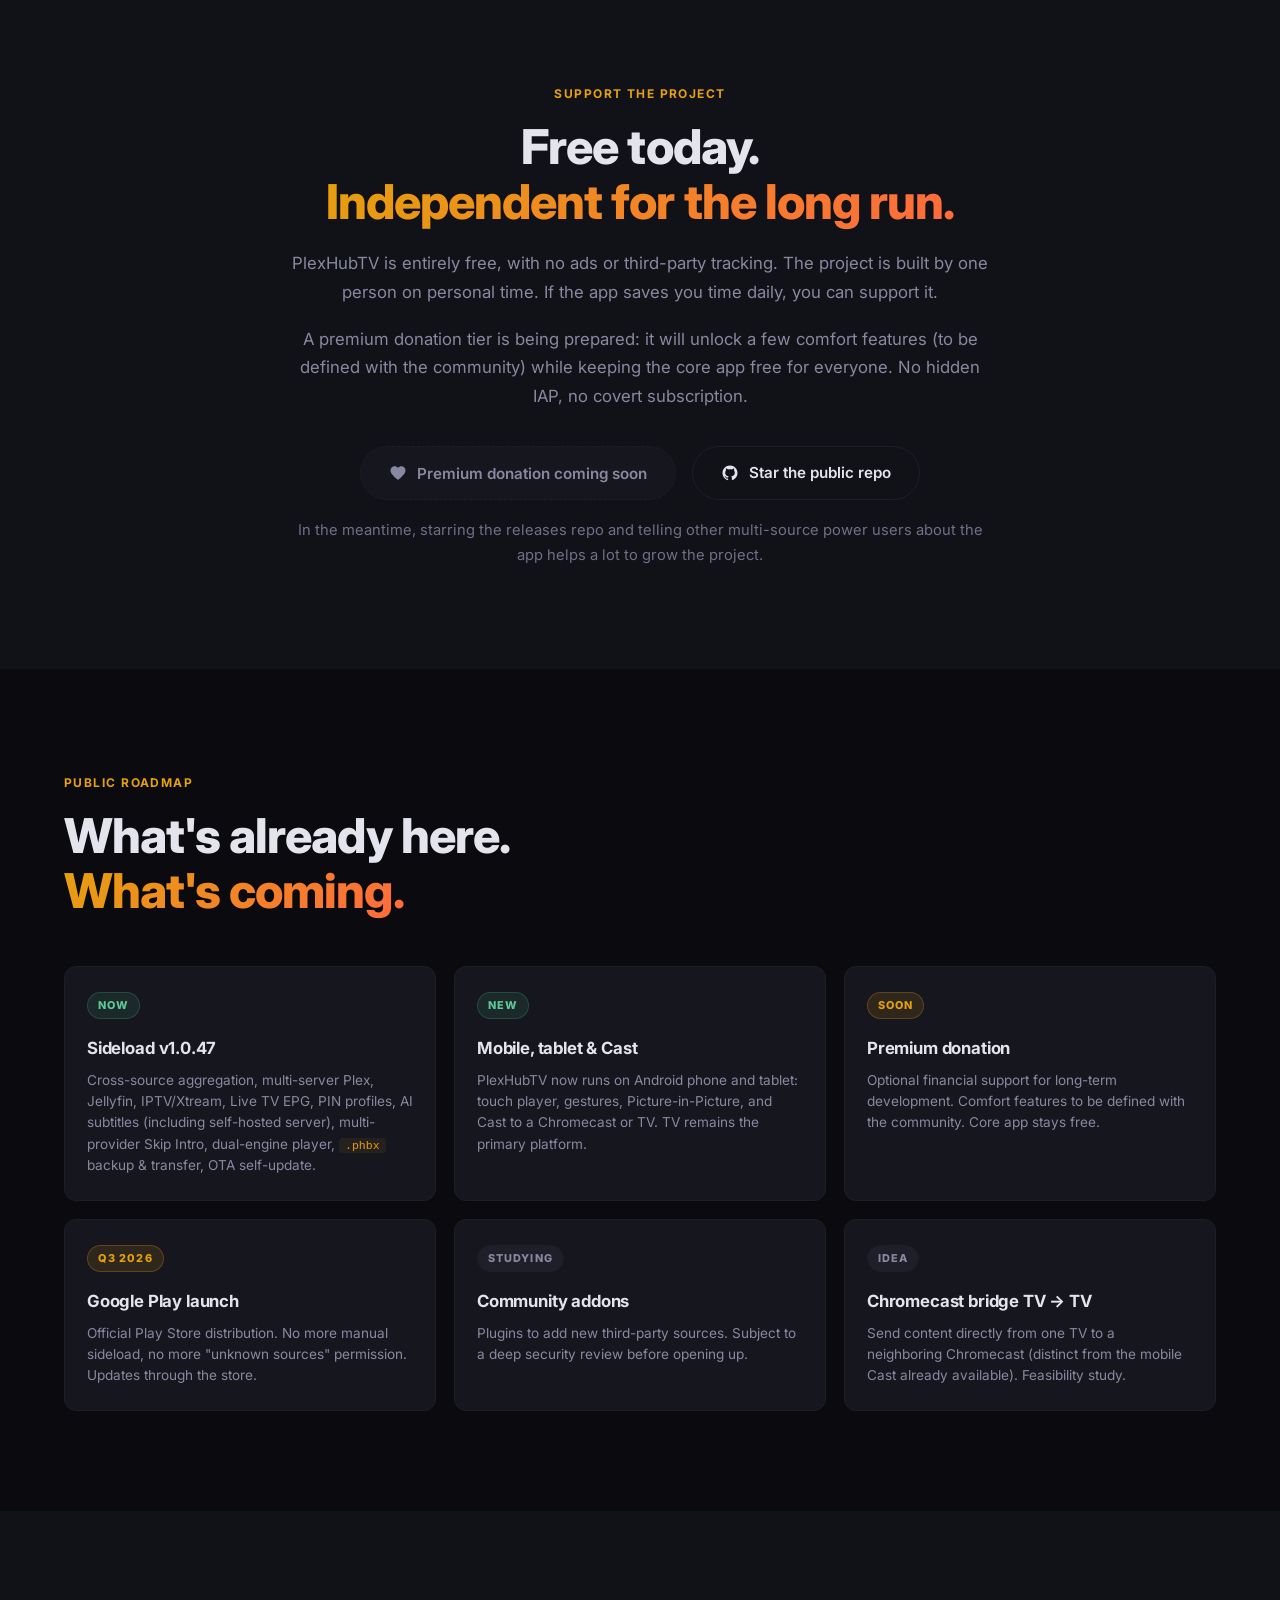
==== commit 0c15e0d4: "content: refresh landing + guide for v1.0.47 features Reflect app evolutions shipped since v1.0.46 o" ====
--- a/en/index.html
+++ b/en/index.html
@@ -55,8 +55,8 @@
     "name": "PlexHubTV",
     "operatingSystem": "Android TV 8.0+",
     "applicationCategory": "MultimediaApplication",
-    "description": "Unified Android TV client for multi-server Plex, Jellyfin and IPTV/Xtream with cross-source aggregation. A movie present on multiple servers stays a single entry, with source picker at playback. Dual playback engine, PIN profiles, AI subtitles, multi-provider Skip Intro, Live TV EPG, Trakt sync, OTA self-update.",
-    "softwareVersion": "1.0.46",
+    "description": "Unified Android TV client (also mobile and tablet) for multi-server Plex, Jellyfin and IPTV/Xtream with cross-source aggregation. A movie present on multiple servers stays a single entry, with source picker at playback. Dual playback engine, PIN profiles, AI subtitles, multi-provider Skip Intro, Live TV EPG, Trakt sync, library backup and transfer between devices, Cast, OTA self-update.",
+    "softwareVersion": "1.0.47",
     "downloadUrl": "https://github.com/ChakirHamzaChahid/PlexhubTV_Release/releases/latest",
     "offers": {
       "@type": "Offer",
@@ -112,7 +112,7 @@
         </a>
         <a href="#aggregation" class="btn btn--secondary">How does it work?</a>
       </div>
-      <p class="hero__mini">Android TV 8.0+ &bull; Automatic OTA updates &bull; <span class="hero__mini-soft">Soon on Google Play</span></p>
+      <p class="hero__mini">Android TV 8.0+ &bull; Also on mobile &amp; tablet &bull; Automatic OTA updates &bull; <span class="hero__mini-soft">Soon on Google Play</span></p>
     </div>
     <div class="hero__glow"></div>
   </section>
@@ -282,6 +282,7 @@
           <li>Source picker at playback (popup with quality, codec, server)</li>
           <li>Automatic fallback if the primary source is unavailable</li>
           <li>Aggregation at movie, show, season, individual episode and collection levels</li>
+          <li>Multi-account IPTV: every version of a title is offered, a dead stream is greyed out and never played</li>
           <li>Per-server filters or unified view — your choice</li>
         </ul>
       </div>
@@ -292,13 +293,16 @@
           <li>Netflix-style home with fullscreen hero carousel</li>
           <li>Personalized "For You" row</li>
           <li>"Continue watching" with exact per-profile resume</li>
-          <li>Suggestions and AI recommendations (similar movies with Gemini fallback)</li>
+          <li>Moore Metrics recommendations: "For You" movie and show rows, plus "In the same vibe" on every detail page</li>
+          <li>Discover-by-characteristics screen (mood, dimensions) — only titles you actually own</li>
+          <li>Suggestions and similar movies (with Gemini fallback)</li>
           <li>Favorite actors with dedicated row</li>
           <li>Plex hubs (collections, On Deck, recently added)</li>
           <li>Instant cross-source search (local results then network enrichment)</li>
           <li>Voice search (remote microphone)</li>
           <li>Alphabetical jump in the grid (A-Z side panel)</li>
           <li>Filters by genre, server, rating, year</li>
+          <li>Maturity filter (age tier: 7+, 13+, 16+, 18+, adult)</li>
           <li>Sort by title, IMDb/TMDb rating, added date, release date</li>
         </ul>
       </div>
@@ -311,6 +315,8 @@
           <li>Exact resume per profile</li>
           <li>Automatic next-episode playback</li>
           <li>Next-episode prefetch (zero loading time between episodes)</li>
+          <li>Sleep timer (stop at a chosen time or at the end of the episode)</li>
+          <li>Auto-pause when headphones / earbuds are unplugged</li>
           <li>Multi-provider Skip Intro (Plex chapters, IntroDB, AniSkip, ARM)</li>
           <li>Skip Recap and Skip Credits with per-profile preferences</li>
           <li>On-the-fly audio track switching (without interrupting playback)</li>
@@ -329,12 +335,15 @@
       <div class="feature-group">
         <h3 class="feature-group__title">AI subtitles</h3>
         <ul class="feature-bullets">
-          <li>Streaming translation of subtitles during playback</li>
-          <li>Supported models: Groq Llama 3.3 70B and Gemini 2.5 Flash</li>
+          <li>Translate subtitles into your language during playback</li>
+          <li>Translate the embedded or active track, not just a downloaded file</li>
+          <li>Three providers: Groq Llama 3.3 70B, Gemini 2.5 Flash, or your own self-hosted AI server (Ollama)</li>
+          <li>Self-hosted server: no cloud key required, everything stays with you</li>
           <li>Configurable target language</li>
           <li>Right-to-left language handling (Arabic, Hebrew, Farsi, Urdu, Yiddish)</li>
-          <li>Online subtitle search via OpenSubtitles</li>
-          <li>You bring your own API key (never bundled)</li>
+          <li>Online subtitle search via two providers: OpenSubtitles and SubDL</li>
+          <li>Pick which languages to download, graceful fallback when a subtitle is missing</li>
+          <li>You bring your own cloud API key (never bundled), stored encrypted on the device</li>
         </ul>
       </div>
 
@@ -379,6 +388,7 @@
         <ul class="feature-bullets">
           <li>IMDb ratings on every poster (via OMDb)</li>
           <li>TMDb ratings on every poster</li>
+          <li>On the detail page: IMDb and TMDb ratings and vote counts, studio, country, original title, series status</li>
           <li>Sort library by rating</li>
           <li>Synopses enriched from the best source</li>
           <li>Full cast with actor photos</li>
@@ -405,12 +415,41 @@
       </div>
 
       <div class="feature-group">
-        <h3 class="feature-group__title">Downloads & offline</h3>
-        <ul class="feature-bullets">
-          <li>Movie and episode downloads</li>
+        <h3 class="feature-group__title">Downloads & offline <span class="feature-group__tag">mobile</span></h3>
+        <ul class="feature-bullets">
+          <li>Download Plex and Jellyfin movies and episodes</li>
+          <li>Original quality by default (direct file, reliable) or 720p / SD to save data</li>
+          <li>Pick which source to download for multi-source content</li>
           <li>Offline playback without internet</li>
+          <li>Progress, live transfer speed and errors visible, with a Retry button</li>
+          <li>Wi-Fi by default (mobile data can be enabled)</li>
           <li>Resume progress synced on reconnection</li>
-          <li>Download queue with progress</li>
+        </ul>
+      </div>
+
+      <div class="feature-group">
+        <h3 class="feature-group__title">Backup & transfer <span class="feature-group__tag feature-group__tag--new">New</span></h3>
+        <ul class="feature-bullets">
+          <li>Export your entire setup into a single <code>.phbx</code> file</li>
+          <li>Replicates scraped ratings and synopses, posters, favorites, watchlist, profiles, resume points, server accounts, API keys and settings</li>
+          <li>Perfect for moving to a new TV or reinstalling without reconfiguring everything</li>
+          <li>Light mode (non-destructive merge, re-importable) or Full mode (complete database copy)</li>
+          <li>Transferred via the Android file picker — no storage permission requested</li>
+          <li>Integrity verified with a SHA-256 checksum, import guarded against corrupt files</li>
+          <li>The file contains your server credentials: keep it somewhere safe</li>
+        </ul>
+      </div>
+
+      <div class="feature-group">
+        <h3 class="feature-group__title">On mobile & tablet <span class="feature-group__tag feature-group__tag--new">New</span></h3>
+        <ul class="feature-bullets">
+          <li>The same app runs on Android phone and tablet (same accounts, same servers, same aggregation)</li>
+          <li>Touch-friendly interface (responsive grids, portrait navigation)</li>
+          <li>Touch player: tap for controls, double-tap for ±10 s, swipe for seek, brightness and volume</li>
+          <li>Picture-in-Picture: the video keeps playing in a thumbnail while you do something else</li>
+          <li>Cast to a Chromecast or a TV from mobile (Plex and Jellyfin)</li>
+          <li>Offline downloads (see above)</li>
+          <li>TV remains the primary platform, D-pad-first</li>
         </ul>
       </div>
 
@@ -560,9 +599,10 @@
             <tr><td>PIN profiles with real isolation</td><td class="compare-table__highlight">Yes</td><td>Yes</td><td>Yes</td></tr>
             <tr><td>Sort by IMDb/TMDb rating</td><td class="compare-table__highlight">Yes</td><td>No</td><td>No</td></tr>
             <tr><td>Offline downloads</td><td class="compare-table__highlight">Free</td><td>Plex Pass</td><td>Yes</td></tr>
+            <tr><td>Library backup & transfer between devices</td><td class="compare-table__highlight">Yes</td><td>No</td><td>No</td></tr>
             <tr><td>Automatic OTA updates</td><td class="compare-table__highlight">Yes</td><td>No</td><td>No</td></tr>
+            <tr><td>Mobile / tablet</td><td class="compare-table__highlight">Yes</td><td class="compare-table__highlight">Yes</td><td class="compare-table__highlight">Yes</td></tr>
             <tr><td>Play Store available</td><td>Soon</td><td class="compare-table__highlight">Yes</td><td class="compare-table__highlight">Yes</td></tr>
-            <tr><td>Mobile / tablet</td><td>Soon</td><td class="compare-table__highlight">Yes</td><td class="compare-table__highlight">Yes</td></tr>
           </tbody>
         </table>
       </div>
@@ -610,6 +650,7 @@
         <li>Native Leanback support</li>
         <li>Screensaver / Daydream mode with 3 styles + clock</li>
         <li>Voice search via the remote</li>
+        <li>Also runs on Android phone and tablet (touch player, gestures, Picture-in-Picture, Cast)</li>
       </ul>
     </div>
   </section>
@@ -622,23 +663,23 @@
       <p class="section__text section__text--center">Currently distributed via sideload from GitHub Releases. Subsequent updates are automatic (OTA) from inside the app.</p>
 
       <div class="download-grid">
-        <a href="https://github.com/ChakirHamzaChahid/PlexhubTV_Release/releases/download/v1.0.46/PlexHubTV-1.0.46-armeabi-v7a.apk" data-apk="armeabi-v7a" class="download-card">
+        <a href="https://github.com/ChakirHamzaChahid/PlexhubTV_Release/releases/download/v1.0.47/PlexHubTV-1.0.47-armeabi-v7a.apk" data-apk="armeabi-v7a" class="download-card">
           <div class="download-card__abi">armeabi-v7a</div>
           <div class="download-card__title">32 bit</div>
           <p class="download-card__devices">Mi Box S &middot; Fire TV Stick 4K &middot; older Android TV devices</p>
           <div class="download-card__cta">
             <svg width="18" height="18" viewBox="0 0 24 24" fill="currentColor" aria-hidden="true"><path d="M5,20H19V18H5M19,9H15V3H9V9H5L12,16L19,9Z"/></svg>
-            Download <span data-latest-version>v1.0.46</span>
+            Download <span data-latest-version>v1.0.47</span>
           </div>
         </a>
 
-        <a href="https://github.com/ChakirHamzaChahid/PlexhubTV_Release/releases/download/v1.0.46/PlexHubTV-1.0.46-arm64-v8a.apk" data-apk="arm64-v8a" class="download-card download-card--featured">
+        <a href="https://github.com/ChakirHamzaChahid/PlexhubTV_Release/releases/download/v1.0.47/PlexHubTV-1.0.47-arm64-v8a.apk" data-apk="arm64-v8a" class="download-card download-card--featured">
           <div class="download-card__abi">arm64-v8a</div>
           <div class="download-card__title">64 bit (recommended)</div>
           <p class="download-card__devices">Nvidia Shield &middot; recent Chromecast Google TV &middot; modern Android TV devices</p>
           <div class="download-card__cta">
             <svg width="18" height="18" viewBox="0 0 24 24" fill="currentColor" aria-hidden="true"><path d="M5,20H19V18H5M19,9H15V3H9V9H5L12,16L19,9Z"/></svg>
-            Download <span data-latest-version>v1.0.46</span>
+            Download <span data-latest-version>v1.0.47</span>
           </div>
         </a>
       </div>
@@ -685,8 +726,13 @@
       <div class="roadmap-grid">
         <div class="roadmap-item roadmap-item--done">
           <div class="roadmap-item__status">Now</div>
-          <h3 class="roadmap-item__title">Sideload <span data-latest-version>v1.0.46</span></h3>
-          <p class="roadmap-item__text">Cross-source aggregation, multi-server Plex, Jellyfin, IPTV/Xtream, Live TV EPG, PIN profiles, AI subtitles, multi-provider Skip Intro, dual-engine player, OTA self-update.</p>
+          <h3 class="roadmap-item__title">Sideload <span data-latest-version>v1.0.47</span></h3>
+          <p class="roadmap-item__text">Cross-source aggregation, multi-server Plex, Jellyfin, IPTV/Xtream, Live TV EPG, PIN profiles, AI subtitles (including self-hosted server), multi-provider Skip Intro, dual-engine player, <code>.phbx</code> backup & transfer, OTA self-update.</p>
+        </div>
+        <div class="roadmap-item roadmap-item--done">
+          <div class="roadmap-item__status">New</div>
+          <h3 class="roadmap-item__title">Mobile, tablet & Cast</h3>
+          <p class="roadmap-item__text">PlexHubTV now runs on Android phone and tablet: touch player, gestures, Picture-in-Picture, and Cast to a Chromecast or TV. TV remains the primary platform.</p>
         </div>
         <div class="roadmap-item roadmap-item--soon">
           <div class="roadmap-item__status">Soon</div>
@@ -699,19 +745,14 @@
           <p class="roadmap-item__text">Official Play Store distribution. No more manual sideload, no more "unknown sources" permission. Updates through the store.</p>
         </div>
         <div class="roadmap-item roadmap-item--later">
-          <div class="roadmap-item__status">Later</div>
-          <h3 class="roadmap-item__title">Mobile and tablet</h3>
-          <p class="roadmap-item__text">Extending PlexHubTV to mobile and tablet, while preserving consistency of use and cross-source aggregation.</p>
-        </div>
-        <div class="roadmap-item roadmap-item--later">
           <div class="roadmap-item__status">Studying</div>
           <h3 class="roadmap-item__title">Community addons</h3>
           <p class="roadmap-item__text">Plugins to add new third-party sources. Subject to a deep security review before opening up.</p>
         </div>
         <div class="roadmap-item roadmap-item--later">
           <div class="roadmap-item__status">Idea</div>
-          <h3 class="roadmap-item__title">Chromecast bridge</h3>
-          <p class="roadmap-item__text">Possibility to send content from the TV to a neighboring Chromecast (feasibility study).</p>
+          <h3 class="roadmap-item__title">Chromecast bridge TV → TV</h3>
+          <p class="roadmap-item__text">Send content directly from one TV to a neighboring Chromecast (distinct from the mobile Cast already available). Feasibility study.</p>
         </div>
       </div>
     </div>
@@ -820,6 +861,24 @@
           </button>
           <div class="faq-item__answer">
             <p>The built-in OTA periodically checks <a href="https://github.com/ChakirHamzaChahid/PlexhubTV_Release/releases/latest" class="link-accent">PlexhubTV_Release/latest</a>, downloads the APK matching your architecture and launches the Android system installer. You keep control (you validate the install). No store required.</p>
+          </div>
+        </div>
+        <div class="faq-item">
+          <button class="faq-item__question" aria-expanded="false">
+            Can I transfer my whole setup to a new TV?
+            <span class="faq-item__icon">+</span>
+          </button>
+          <div class="faq-item__answer">
+            <p>Yes. The Backup & transfer feature exports your entire setup — scraped ratings and synopses, posters, favorites, watchlist, profiles, resume points, server accounts, API keys and settings — into a single <code>.phbx</code> file. You copy it to the new device (via the file picker, a USB stick or a network share) and import it in Light mode (non-destructive merge) or Full mode (complete database copy). Integrity is verified with a SHA-256 checksum. Since the file contains your server credentials, keep it somewhere safe.</p>
+          </div>
+        </div>
+        <div class="faq-item">
+          <button class="faq-item__question" aria-expanded="false">
+            Does PlexHubTV run on phone and tablet?
+            <span class="faq-item__icon">+</span>
+          </button>
+          <div class="faq-item__answer">
+            <p>Yes, now it does. The same app runs on Android phone and tablet with a touch interface: tap for controls, double-tap to seek, swipe for brightness and volume, Picture-in-Picture, and Cast to a Chromecast or a TV. Your accounts and cross-source aggregation are identical. TV remains the primary, remote-first platform.</p>
           </div>
         </div>
         <div class="faq-item">
@@ -928,7 +987,7 @@
     revealElements.forEach(el => observer.observe(el));
   </script>
 
-  <!-- Auto-resolve latest APK from GitHub Releases API. Fallback = static v1.0.46 URLs above. -->
+  <!-- Auto-resolve latest APK from GitHub Releases API. Fallback = static v1.0.47 URLs above. -->
   <script>
   (async () => {
     try {
--- a/style.css
+++ b/style.css
@@ -1763,6 +1763,28 @@
   margin-bottom: 18px;
 }
 
+.feature-group__title .feature-group__tag {
+  display: inline-block;
+  vertical-align: middle;
+  margin-left: 10px;
+  font-size: .62rem;
+  font-weight: 700;
+  text-transform: uppercase;
+  letter-spacing: 0.08em;
+  padding: 3px 9px;
+  border-radius: 100px;
+  /* override the gradient text-fill inherited from the title */
+  -webkit-text-fill-color: initial;
+  background: rgba(148,163,184,.14);
+  color: var(--color-text-dim);
+  border: 1px solid rgba(148,163,184,.28);
+}
+.feature-group__title .feature-group__tag--new {
+  background: rgba(229,160,13,.14);
+  color: var(--color-accent);
+  border-color: rgba(229,160,13,.38);
+}
+
 .feature-bullets {
   display: grid;
   grid-template-columns: repeat(2, 1fr);
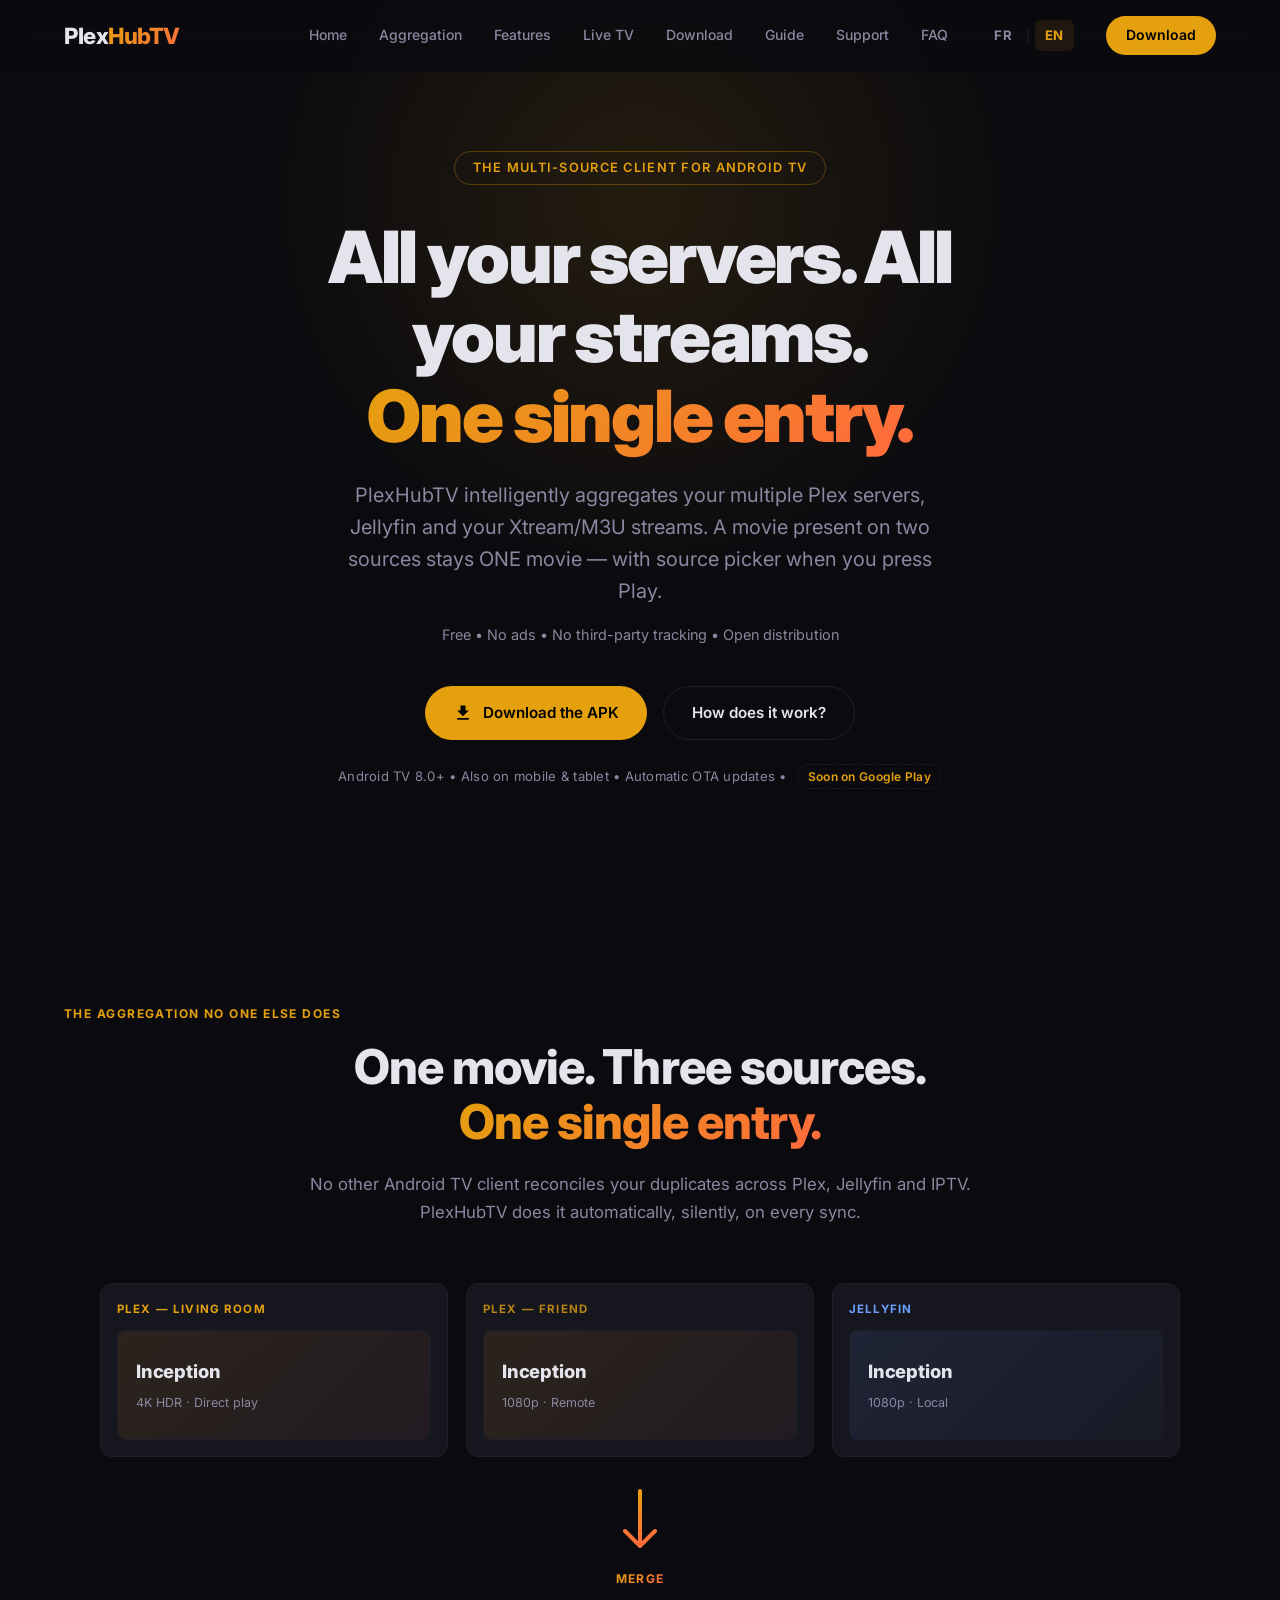
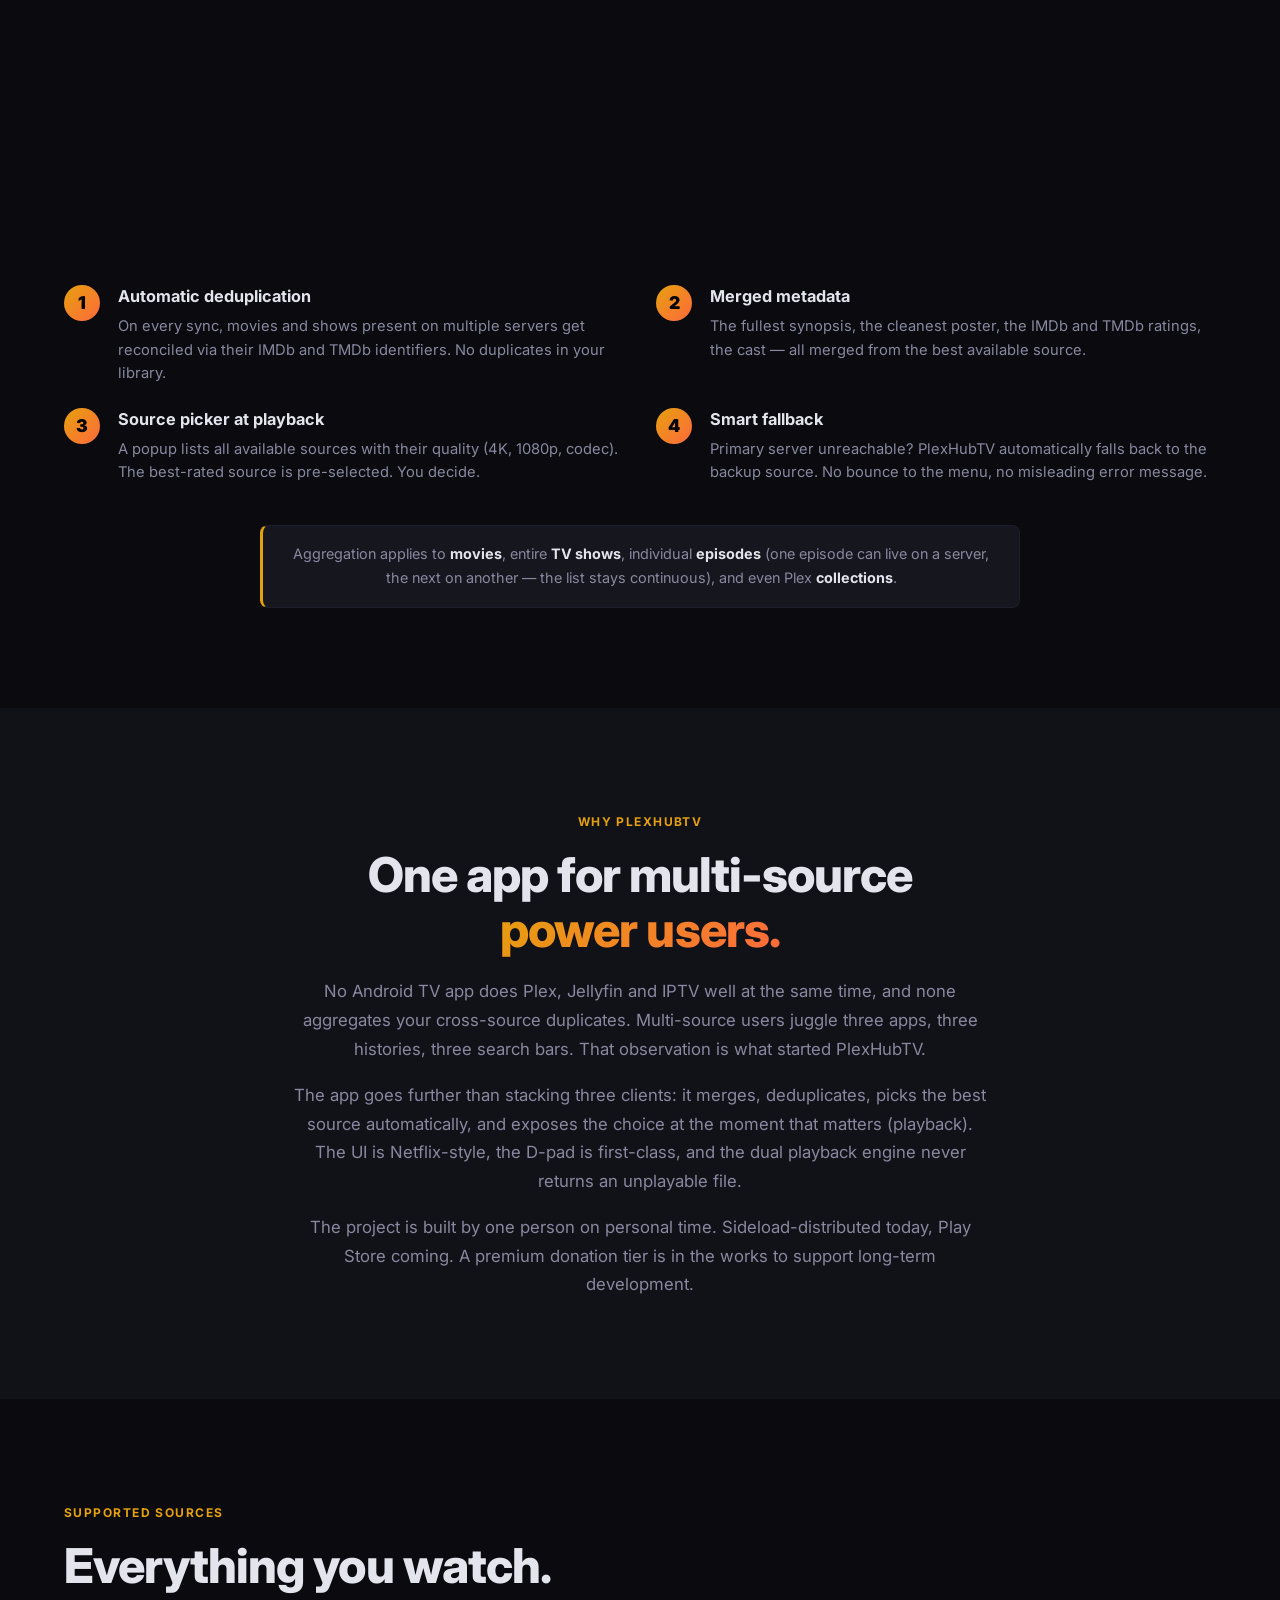
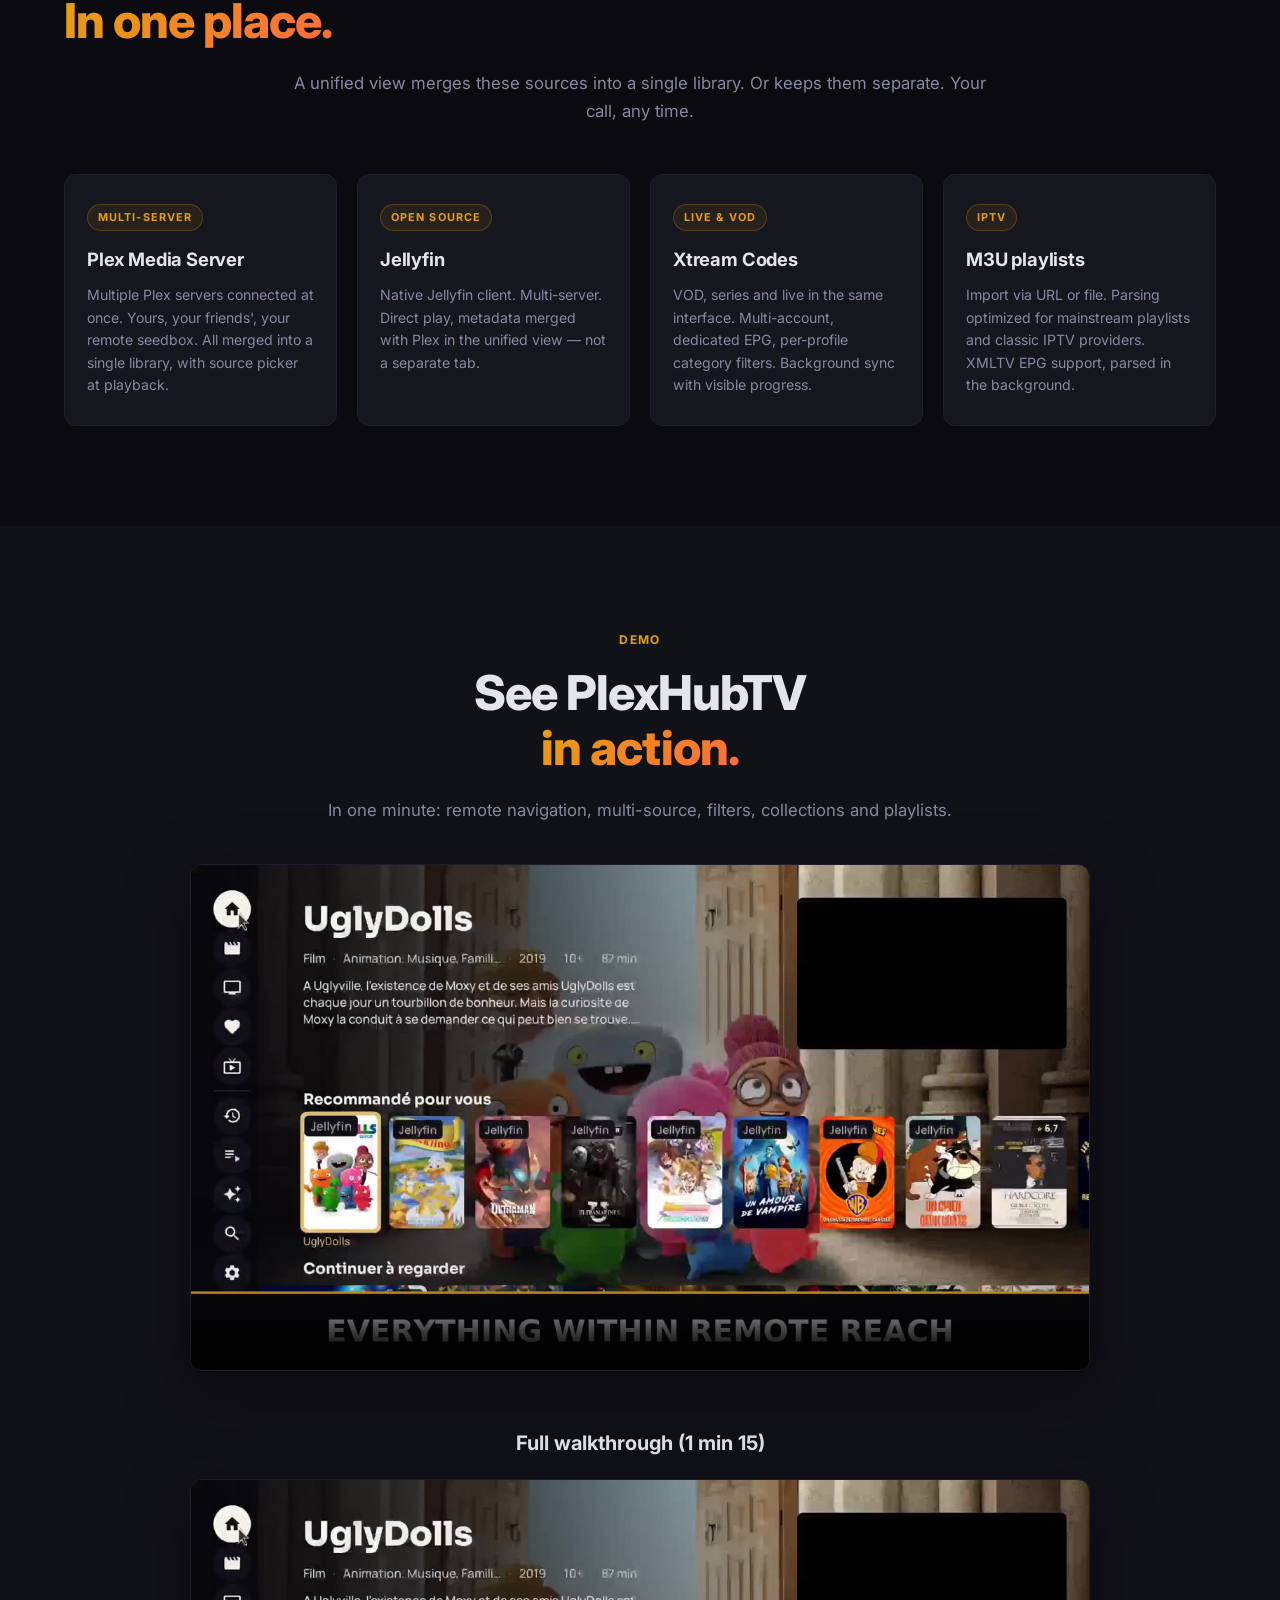
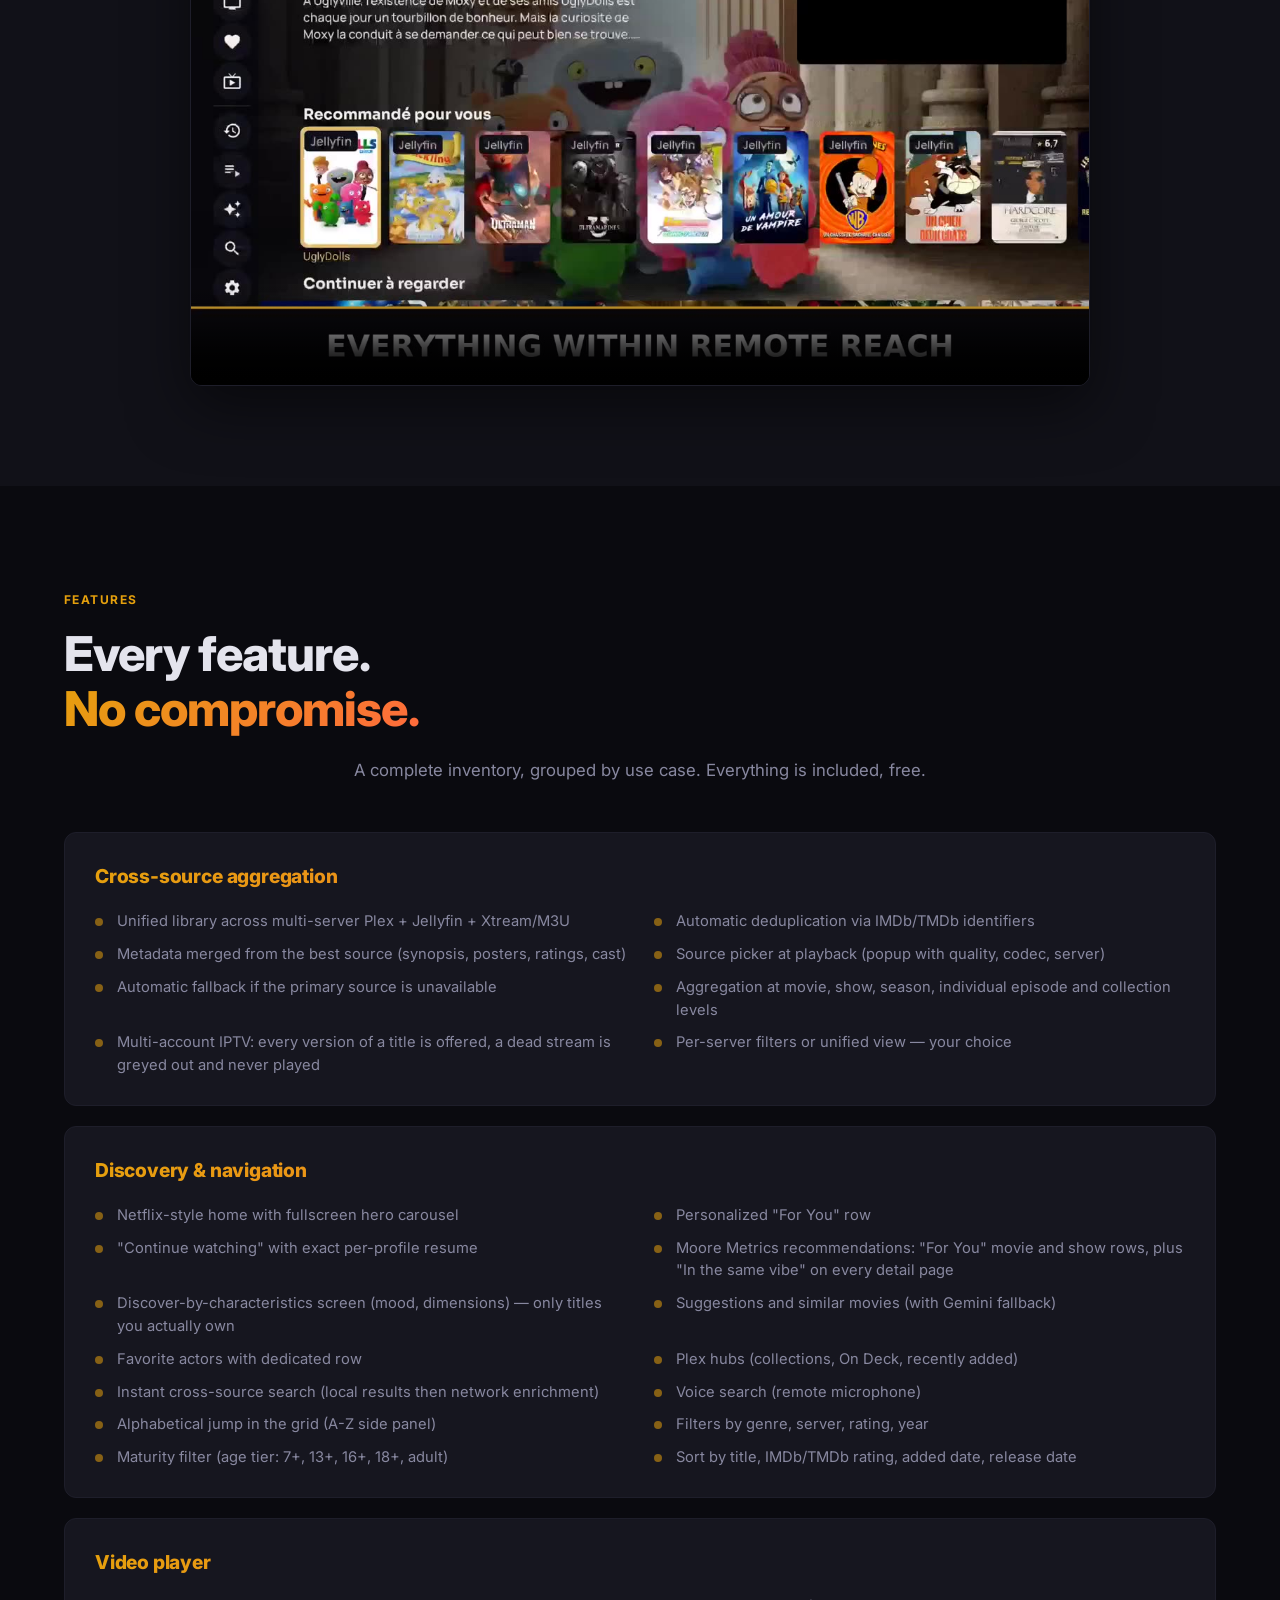
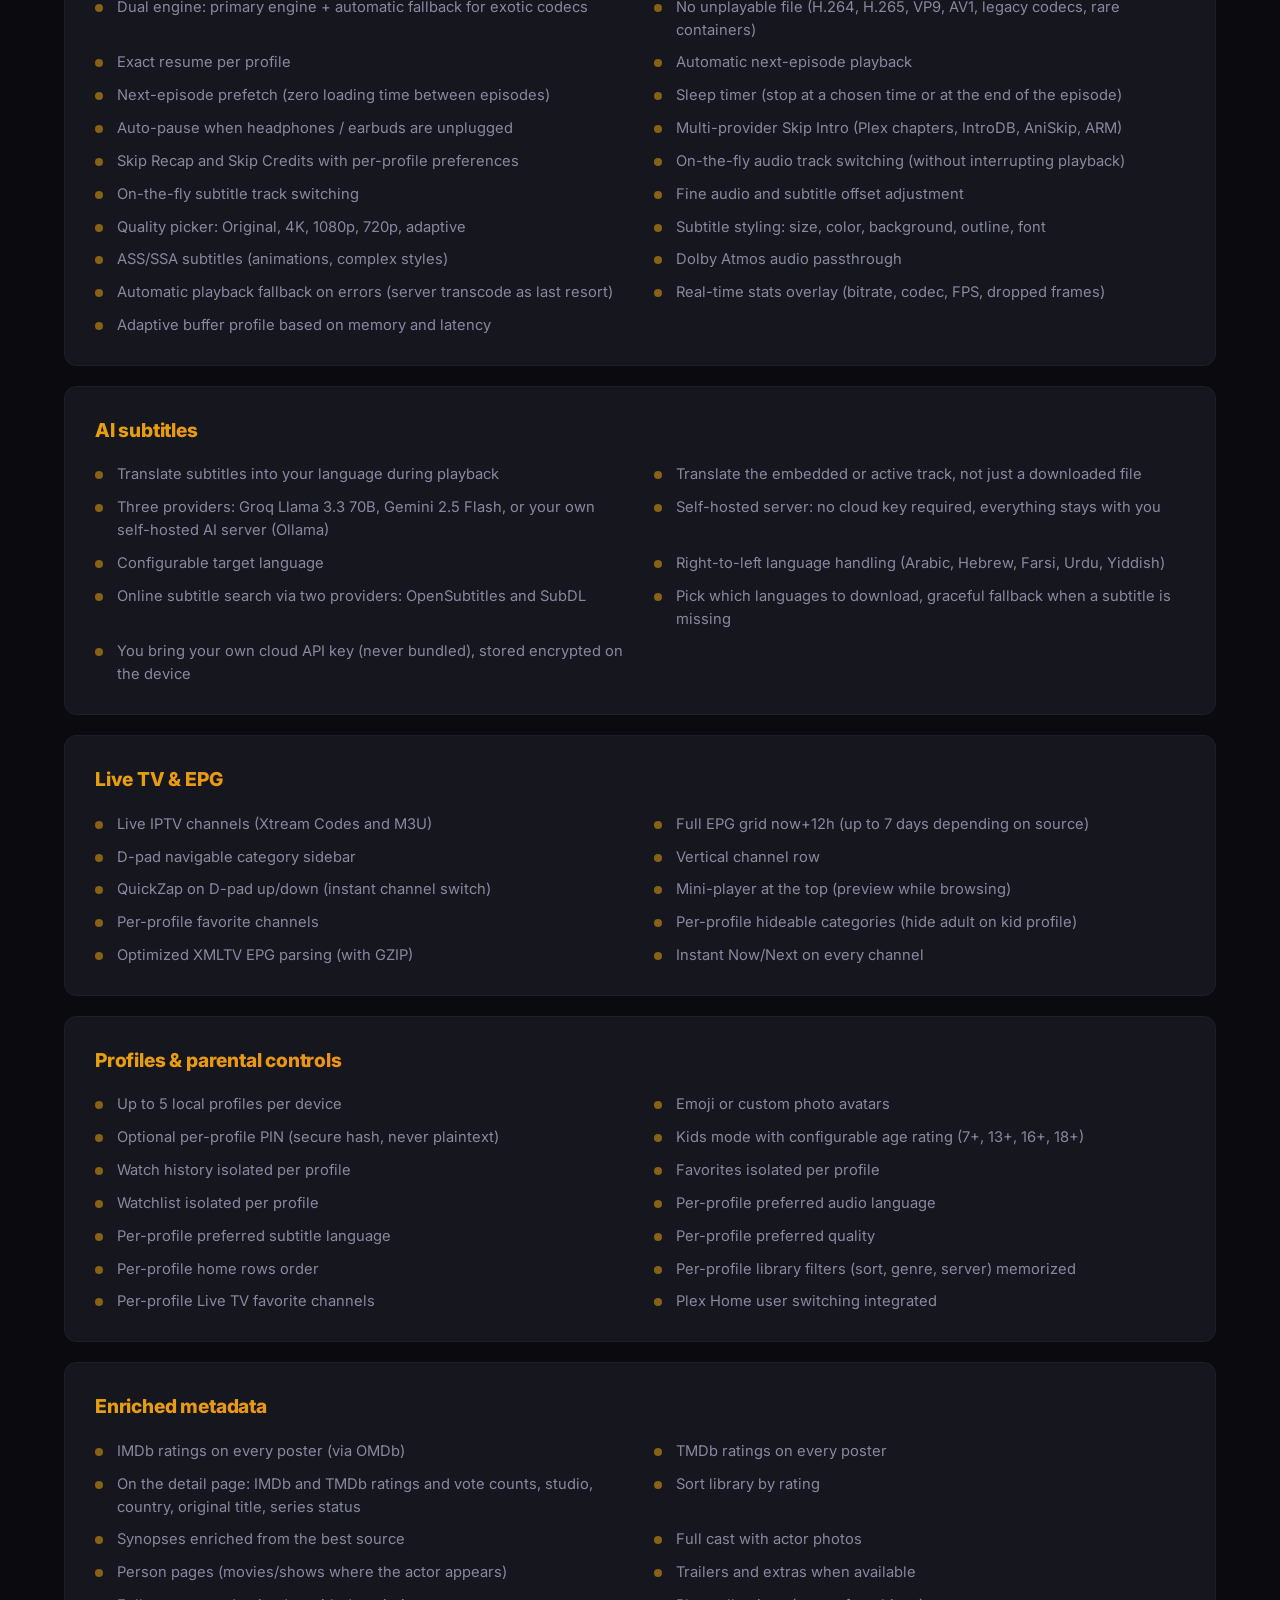
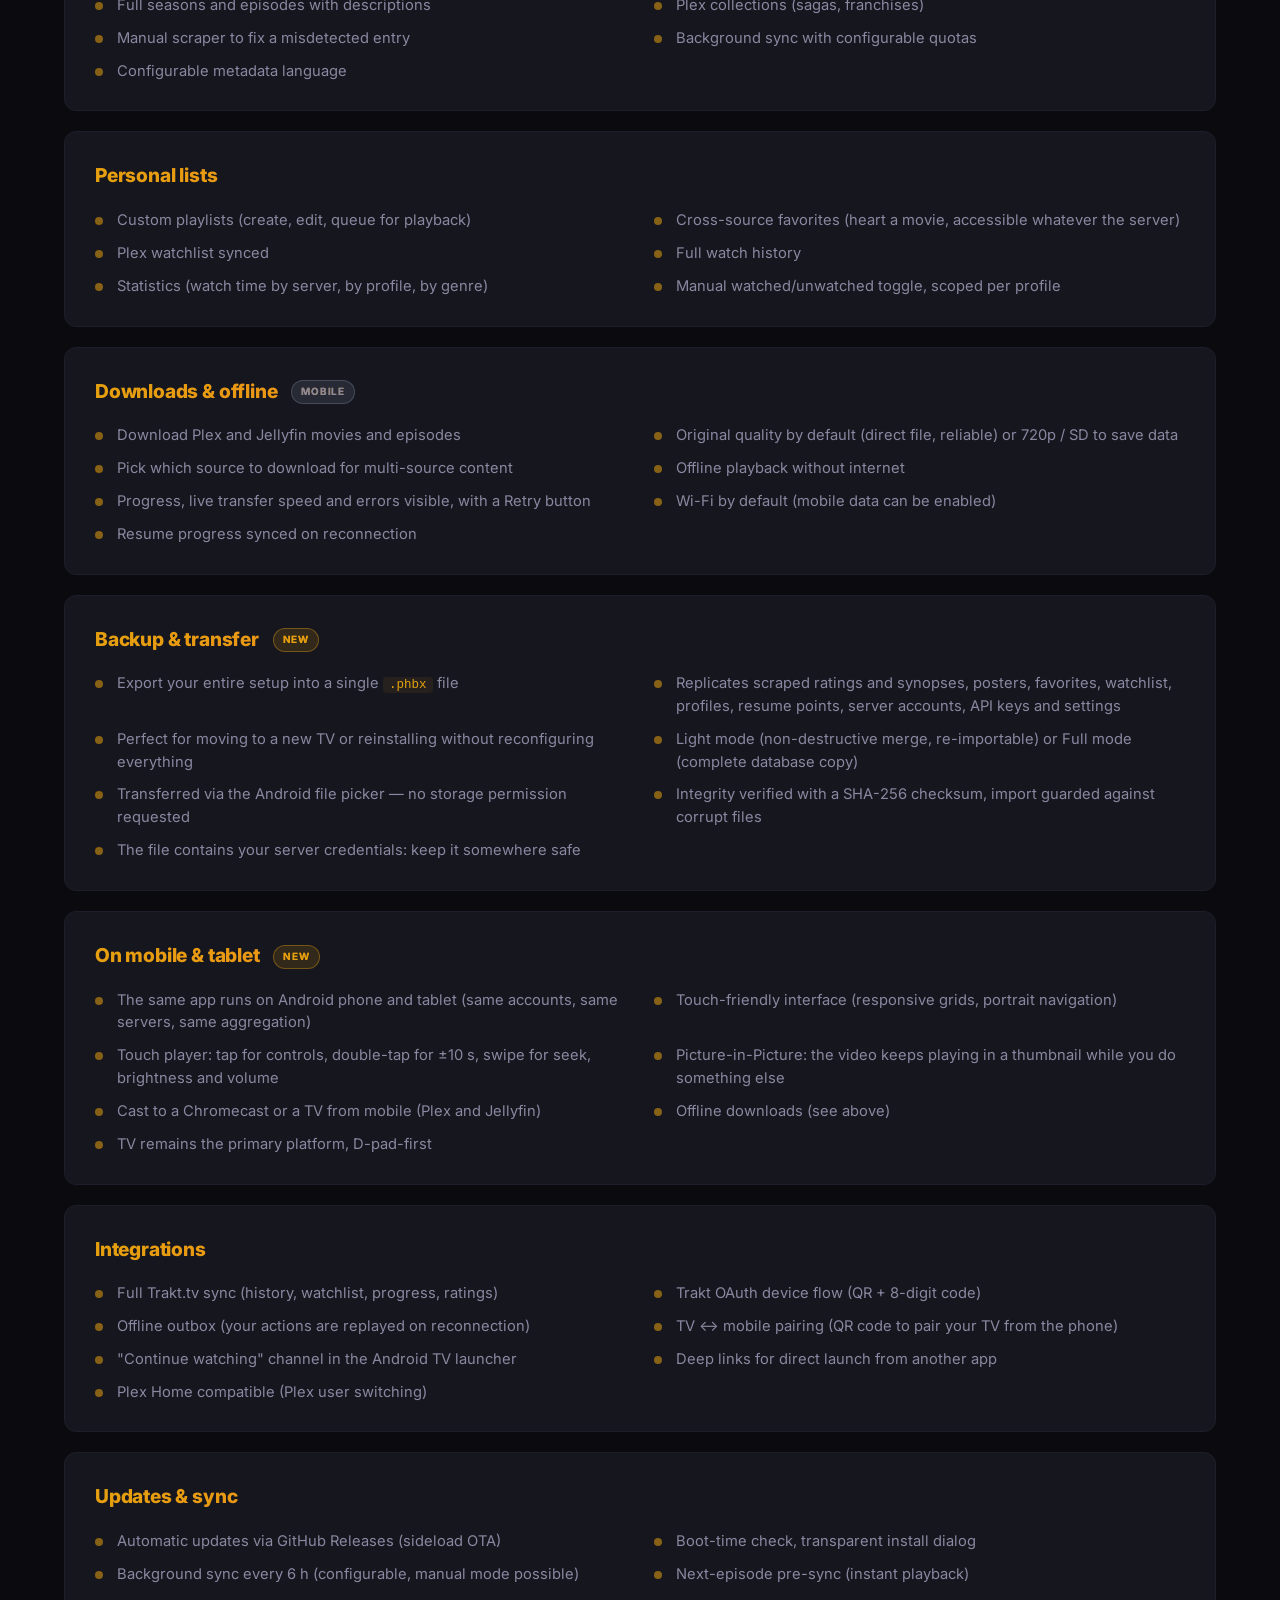
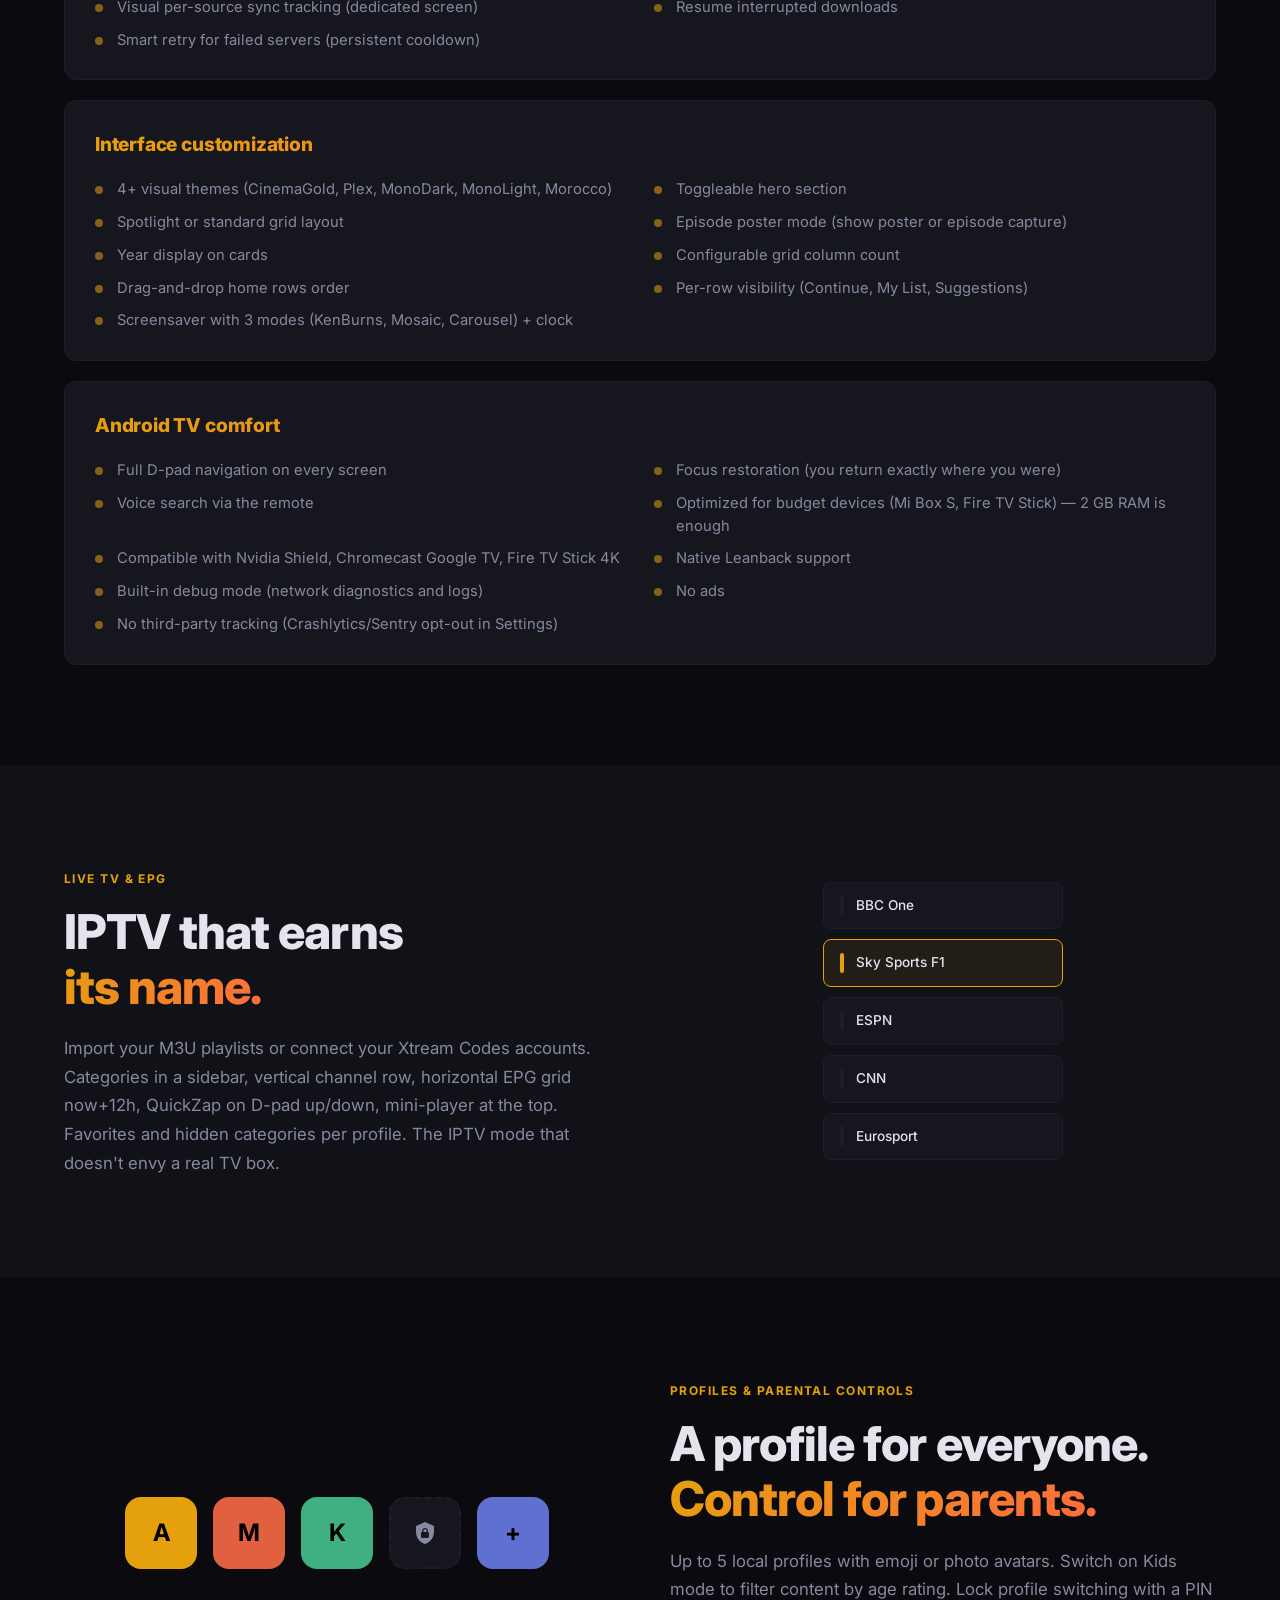
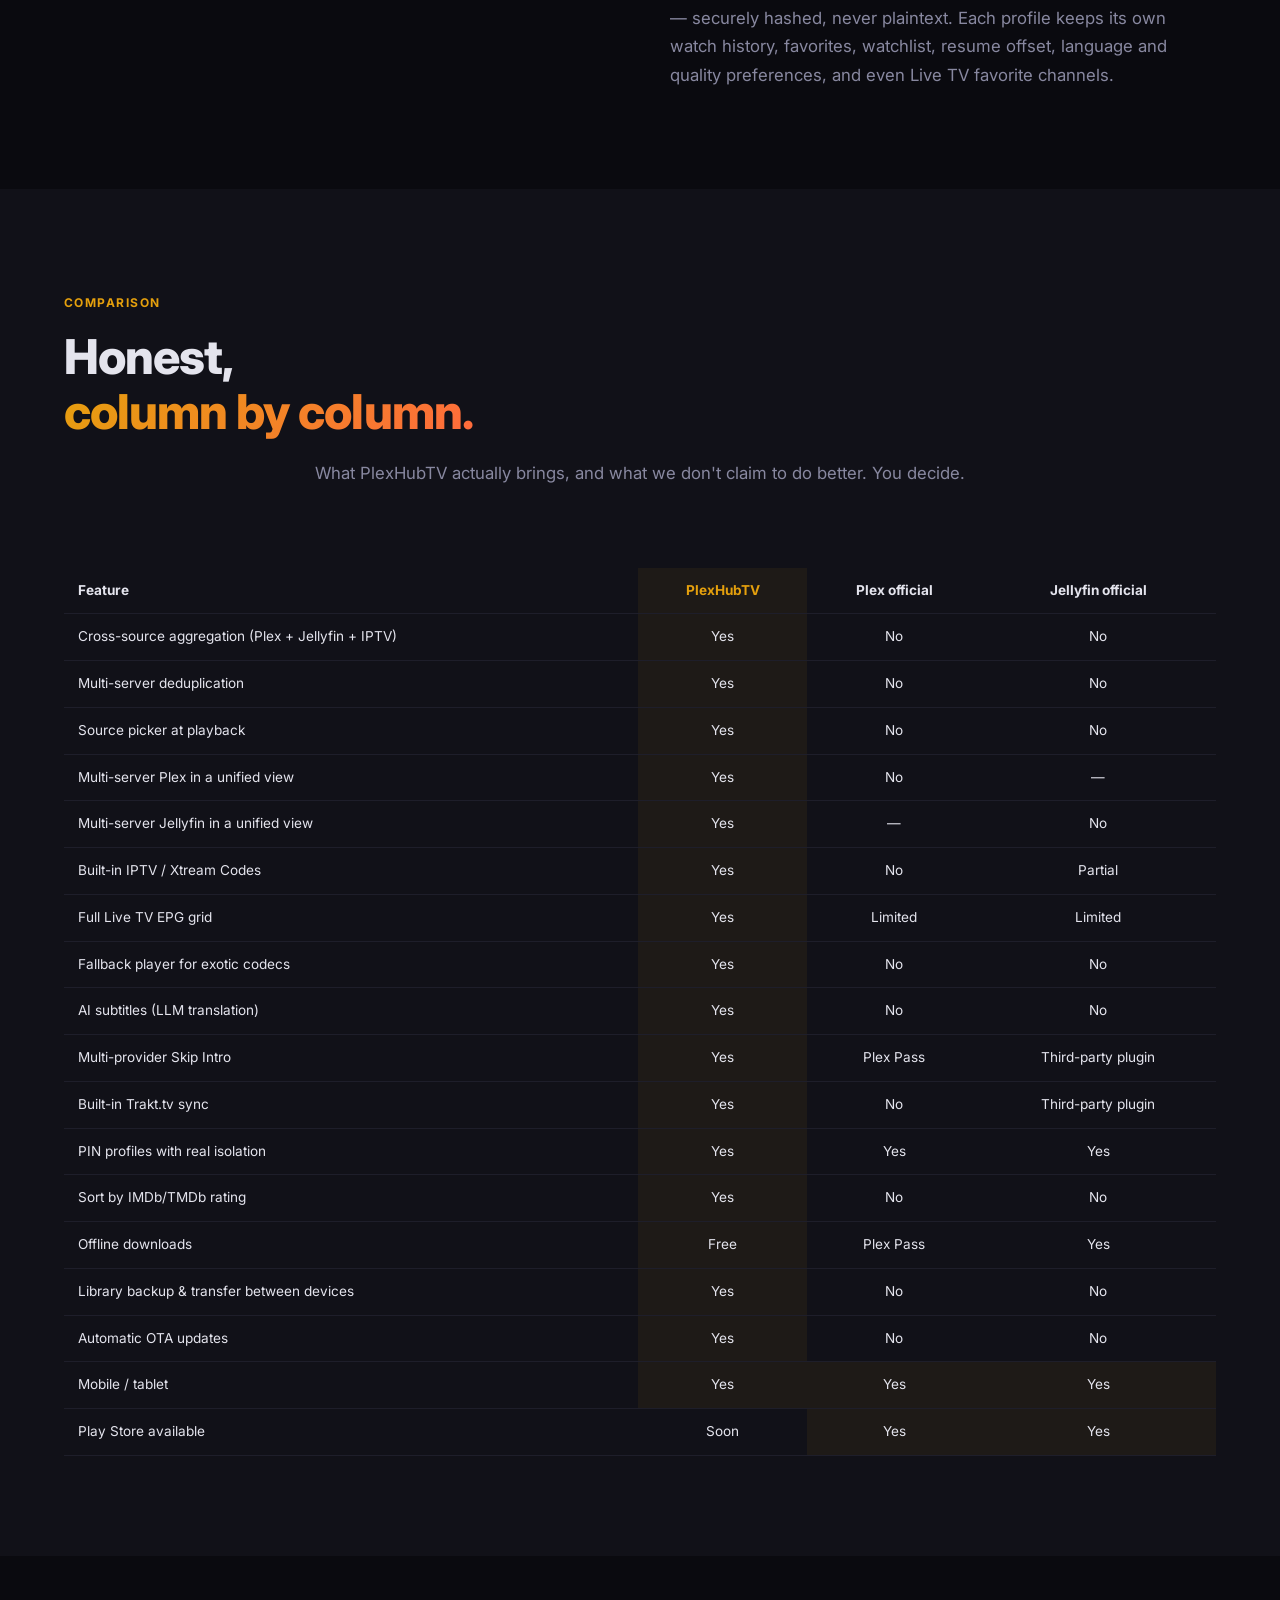
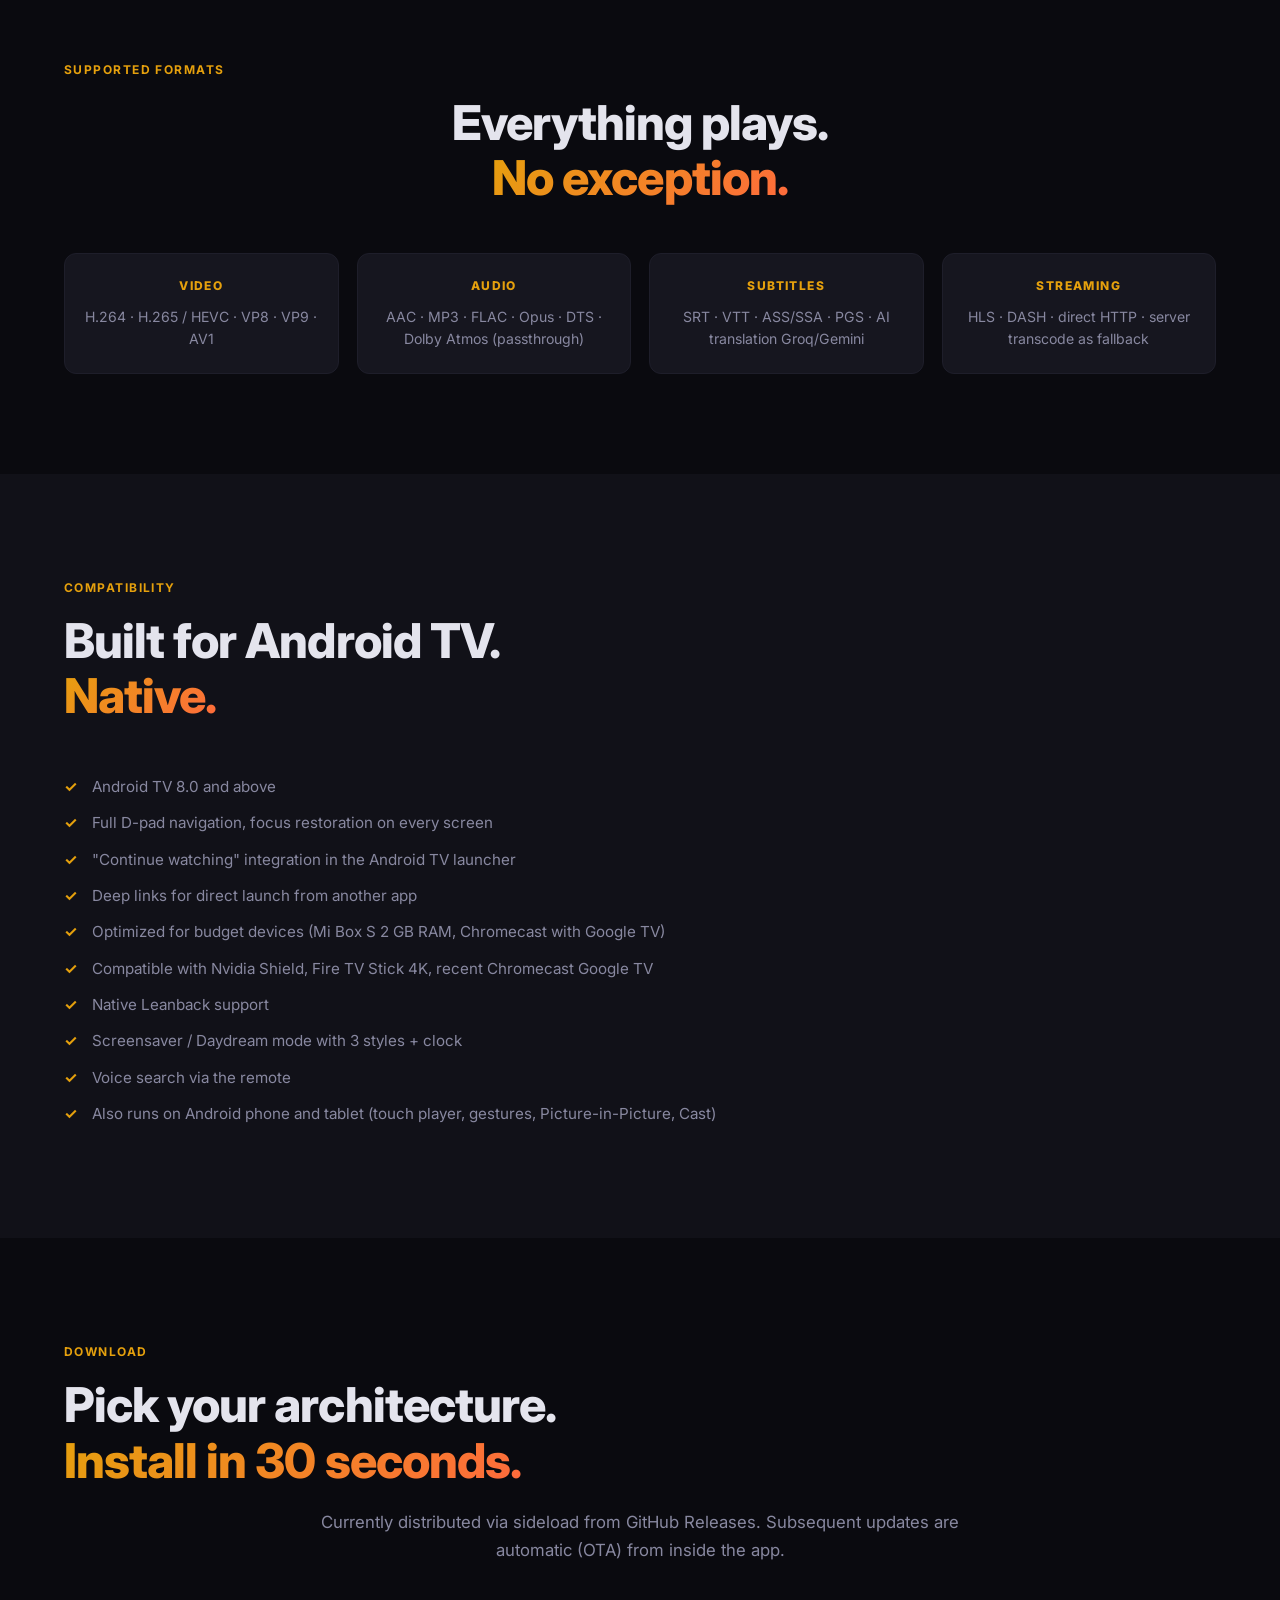
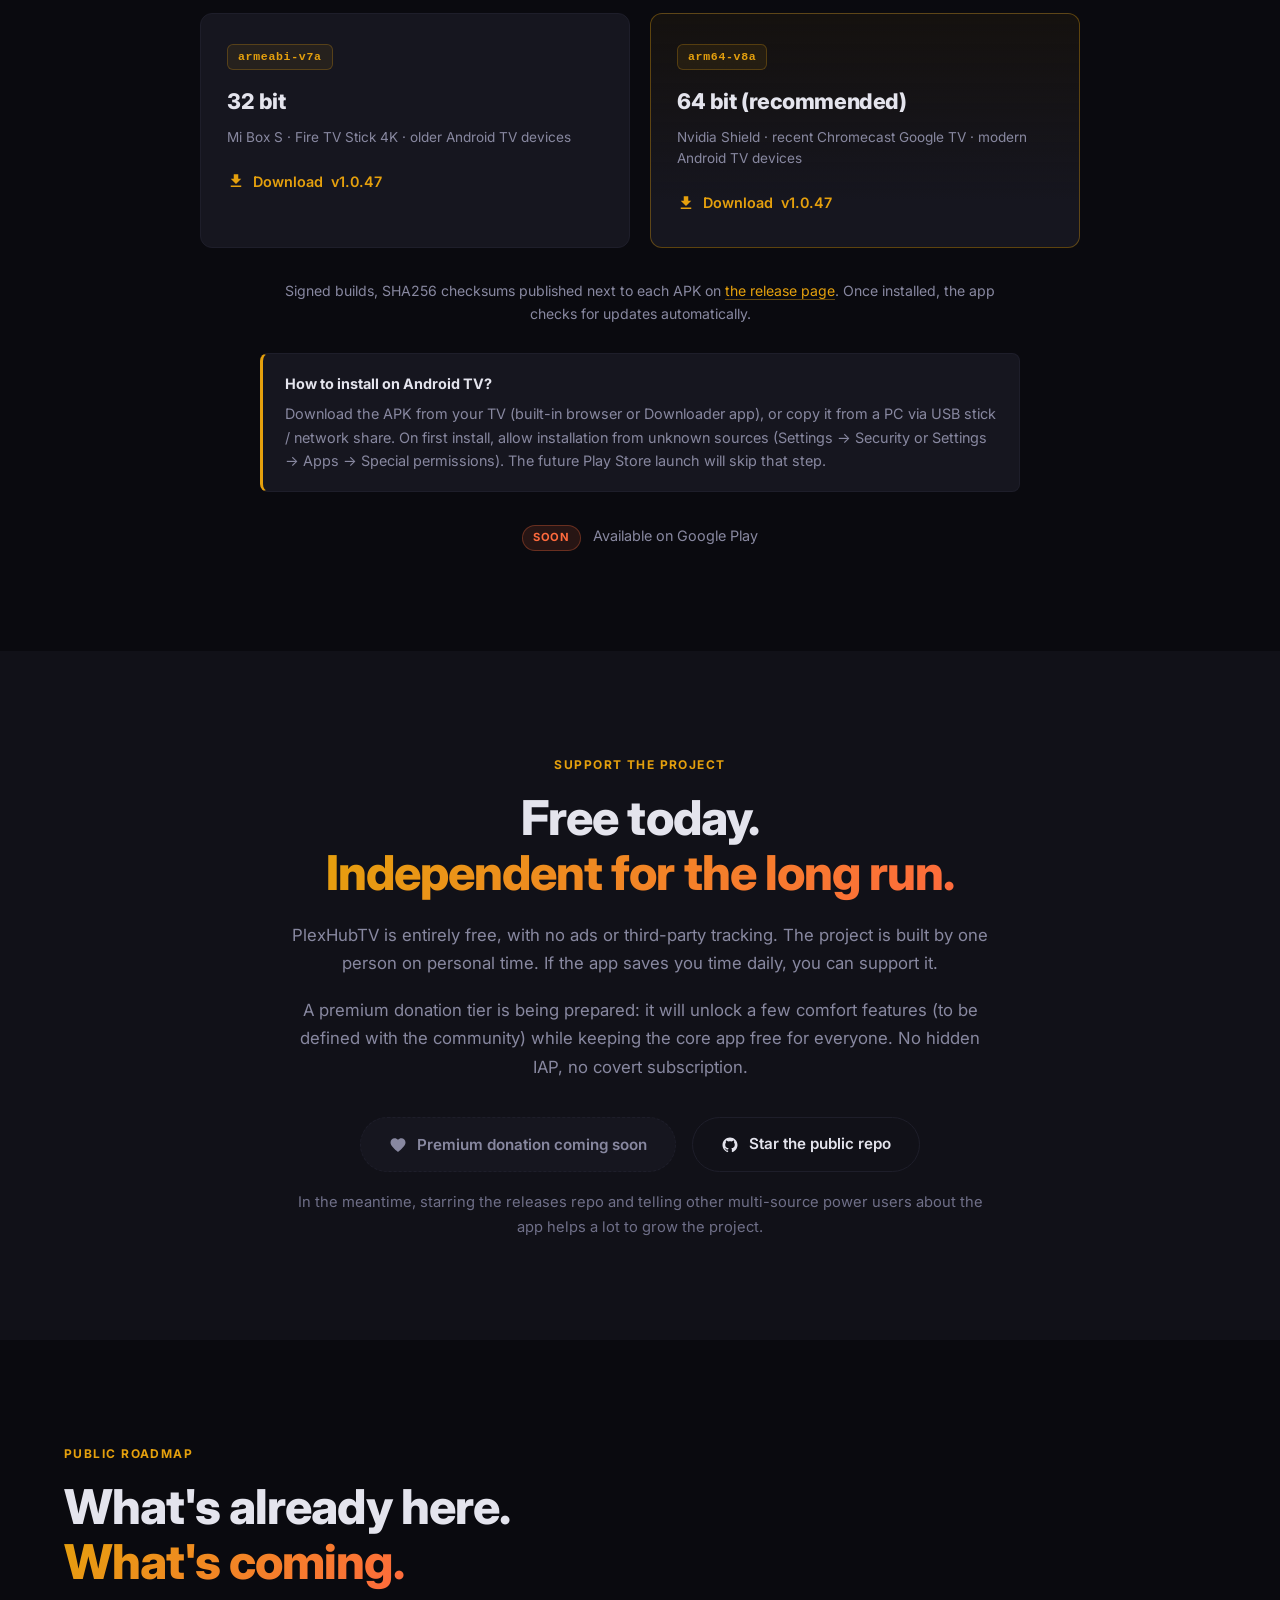
==== commit 4b398bc8: "feat: vidéo pub + présentation FR/EN dans la section démo - video/ : pub et présentation (720p) FR/E" ====
--- a/en/index.html
+++ b/en/index.html
@@ -256,10 +256,17 @@
     <div class="container demo-section">
       <span class="section__label">Demo</span>
       <h2 class="section__title">See PlexHubTV<br><span class="text-gradient">in action.</span></h2>
-      <p class="section__text">A few seconds to grasp D-pad navigation, the player, multi-source and Live TV.</p>
+      <p class="section__text">In one minute: remote navigation, multi-source, filters, collections and playlists.</p>
       <div class="demo-video-wrapper">
-        <video class="demo-video" controls playsinline preload="metadata">
-          <source src="../Screen_recording_20260312_102054 (1).webm" type="video/webm">
+        <video class="demo-video" controls playsinline preload="none" poster="../video/poster-en.jpg" aria-label="See PlexHubTV in action">
+          <source src="../video/plexhubtv-pub-en.mp4" type="video/mp4">
+          Your browser does not support video playback.
+        </video>
+      </div>
+      <h3 class="demo-more-title">Full walkthrough (1 min 15)</h3>
+      <div class="demo-video-wrapper">
+        <video class="demo-video" controls playsinline preload="none" poster="../video/poster-en.jpg" aria-label="Full walkthrough (1 min 15)">
+          <source src="../video/plexhubtv-presentation-en.mp4" type="video/mp4">
           Your browser does not support video playback.
         </video>
       </div>
--- a/style.css
+++ b/style.css
@@ -287,6 +287,10 @@
   transform: translateY(0);
   transition: opacity .6s ease, transform .6s ease;
 }
+.demo-more-title {
+  margin: 56px 0 20px;
+  font-size: 1.25rem;
+}
 .demo-video {
   width: 100%;
   display: block;
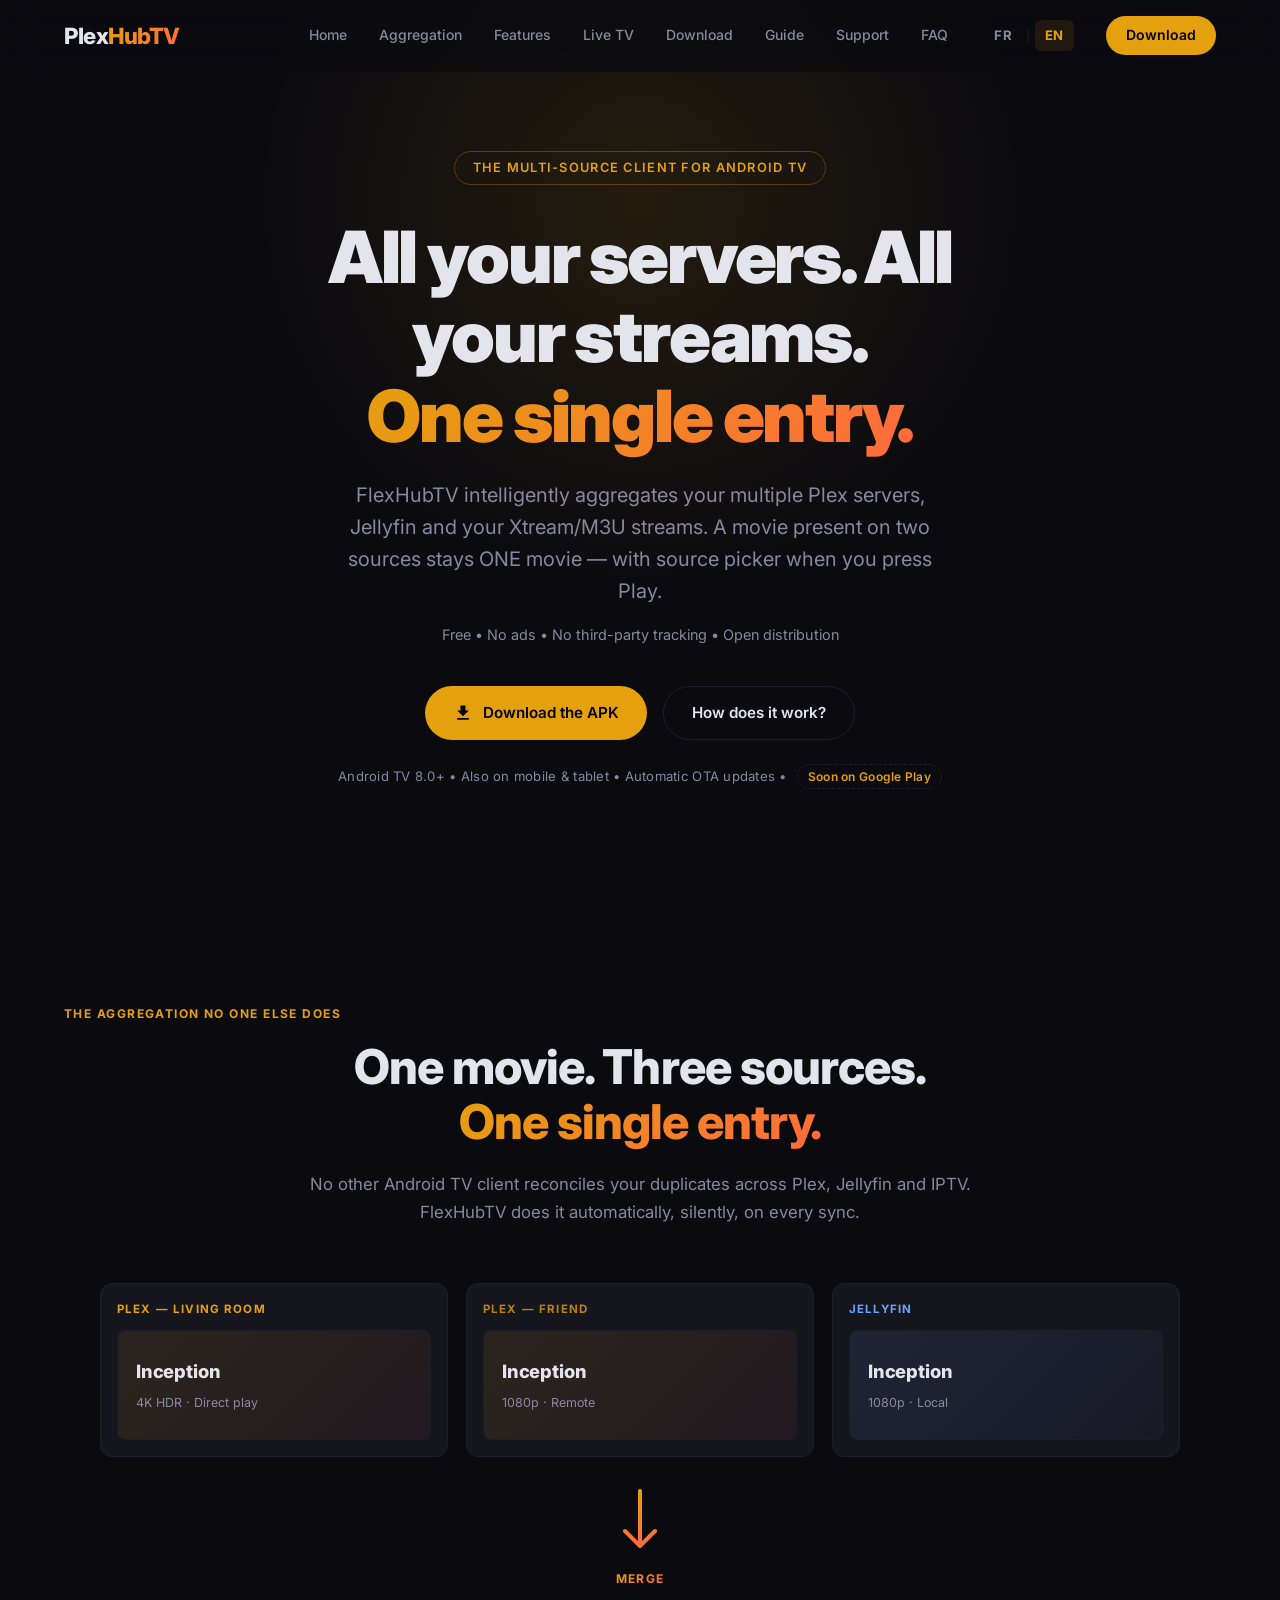
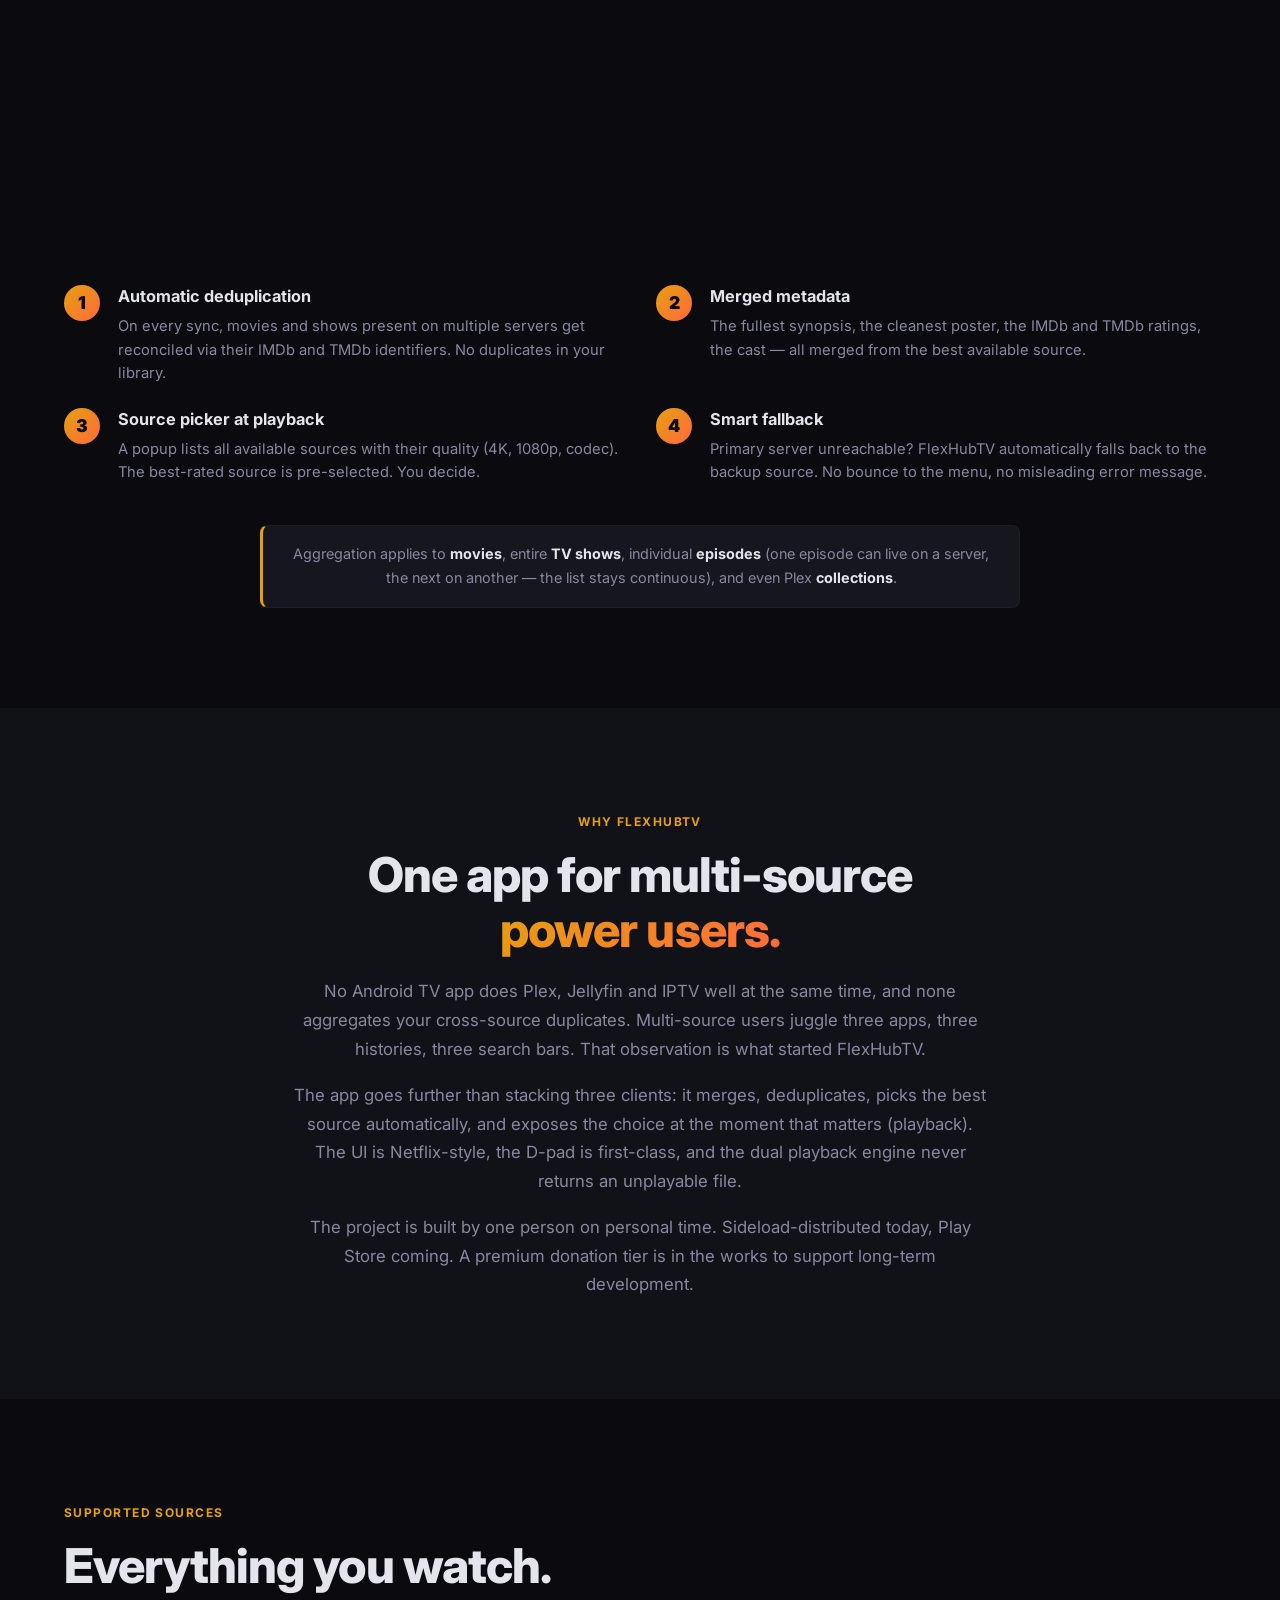
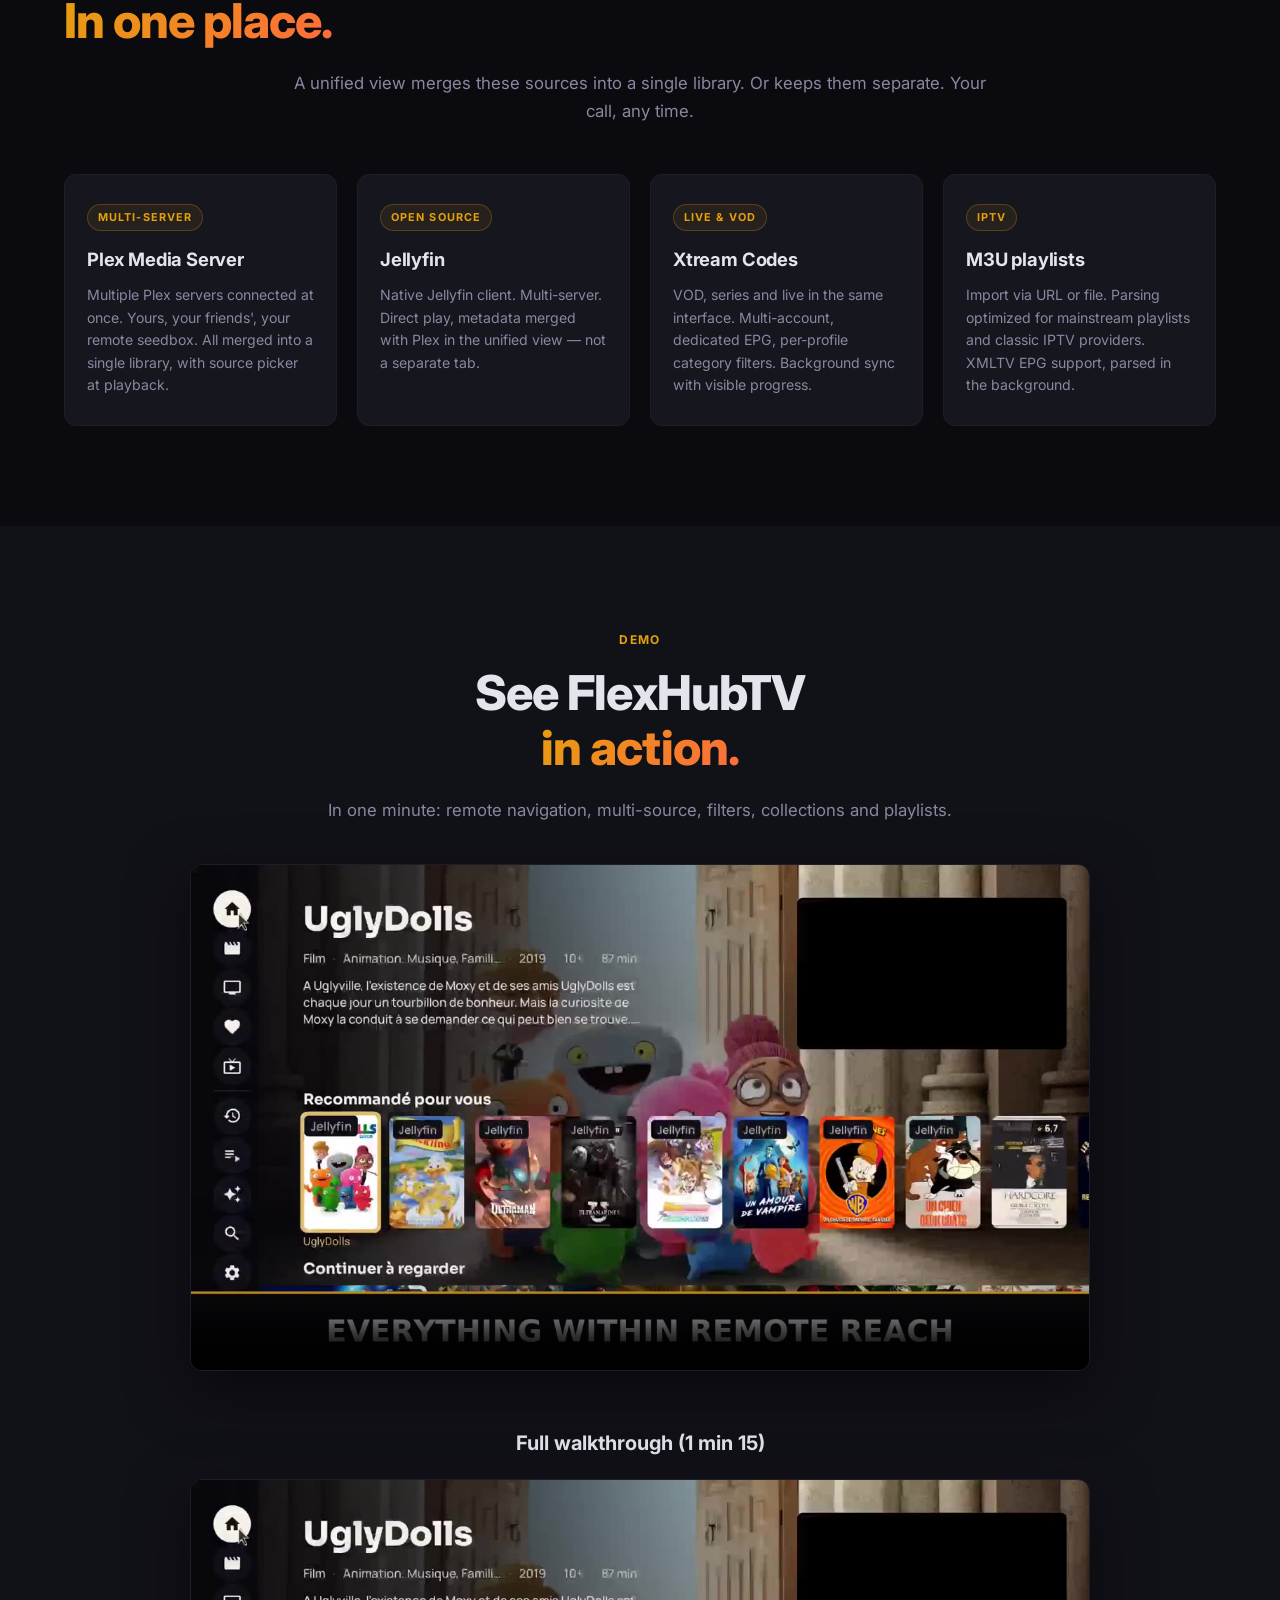
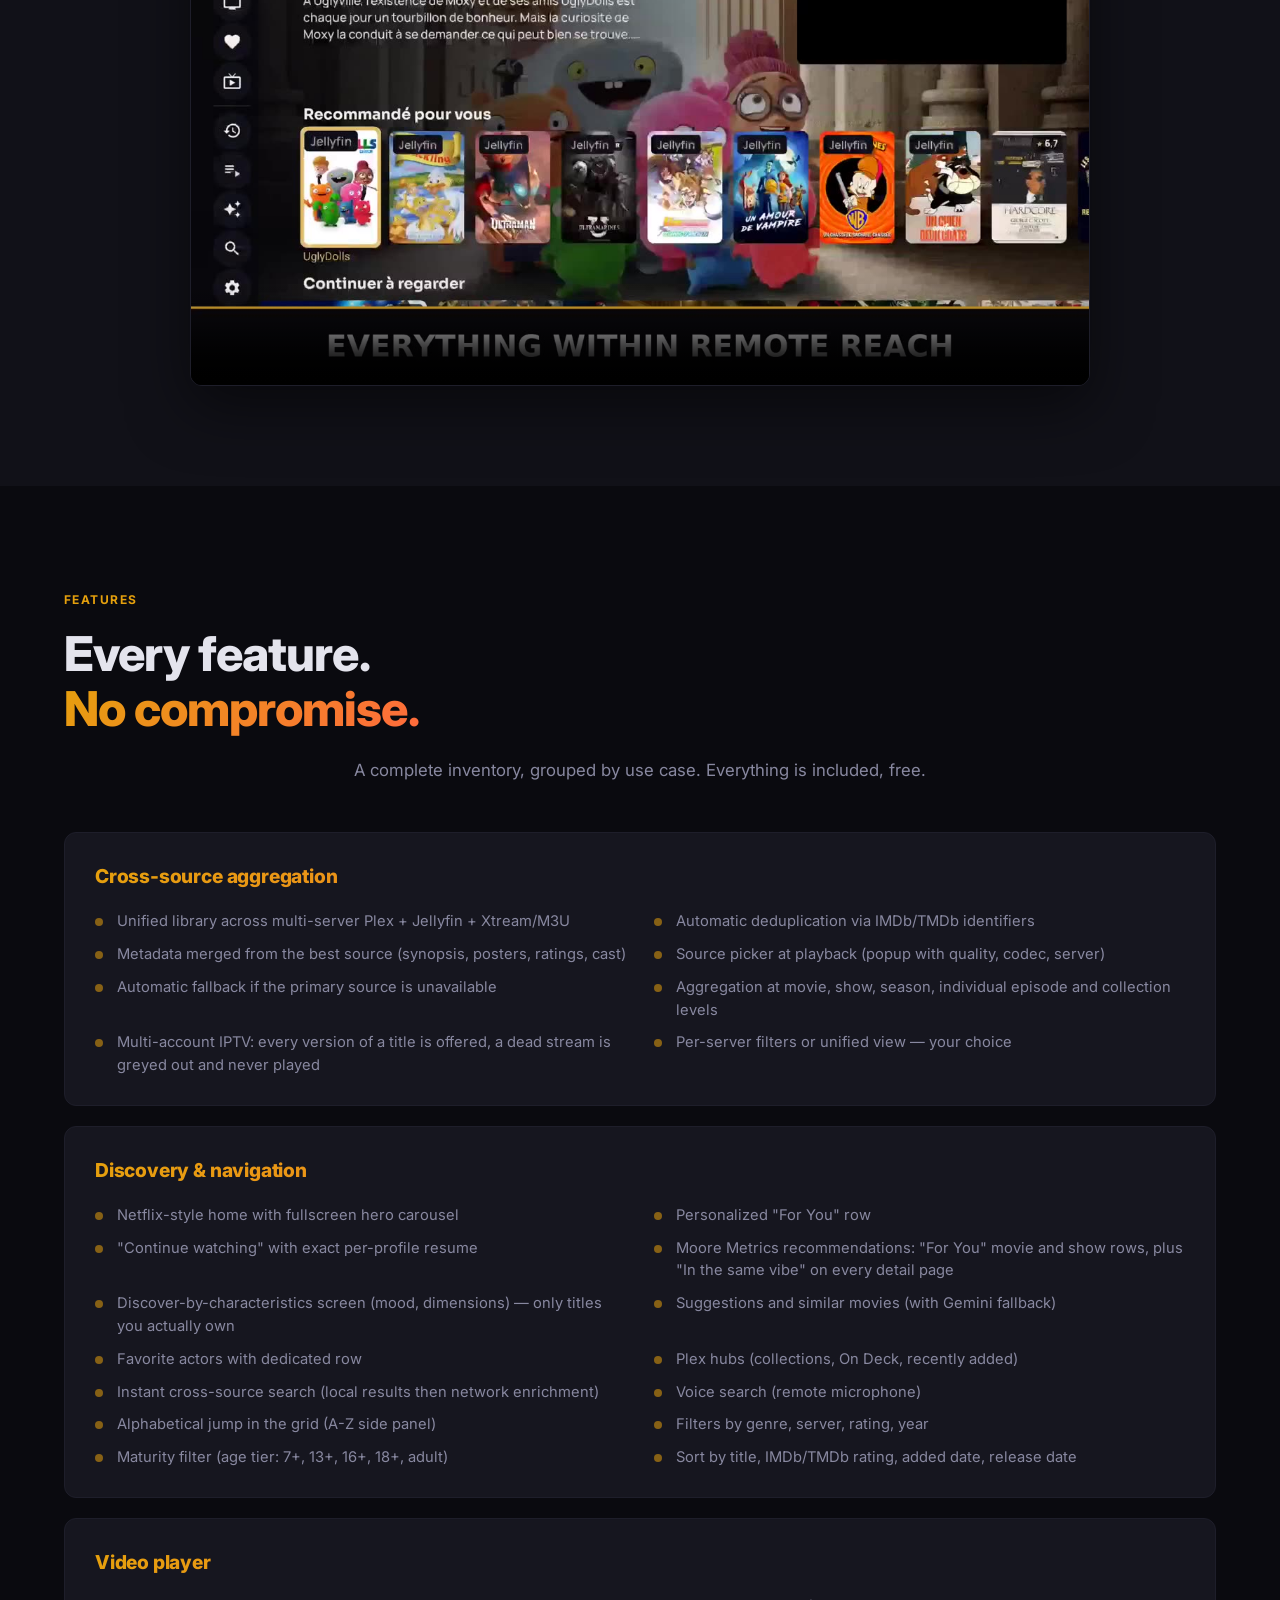
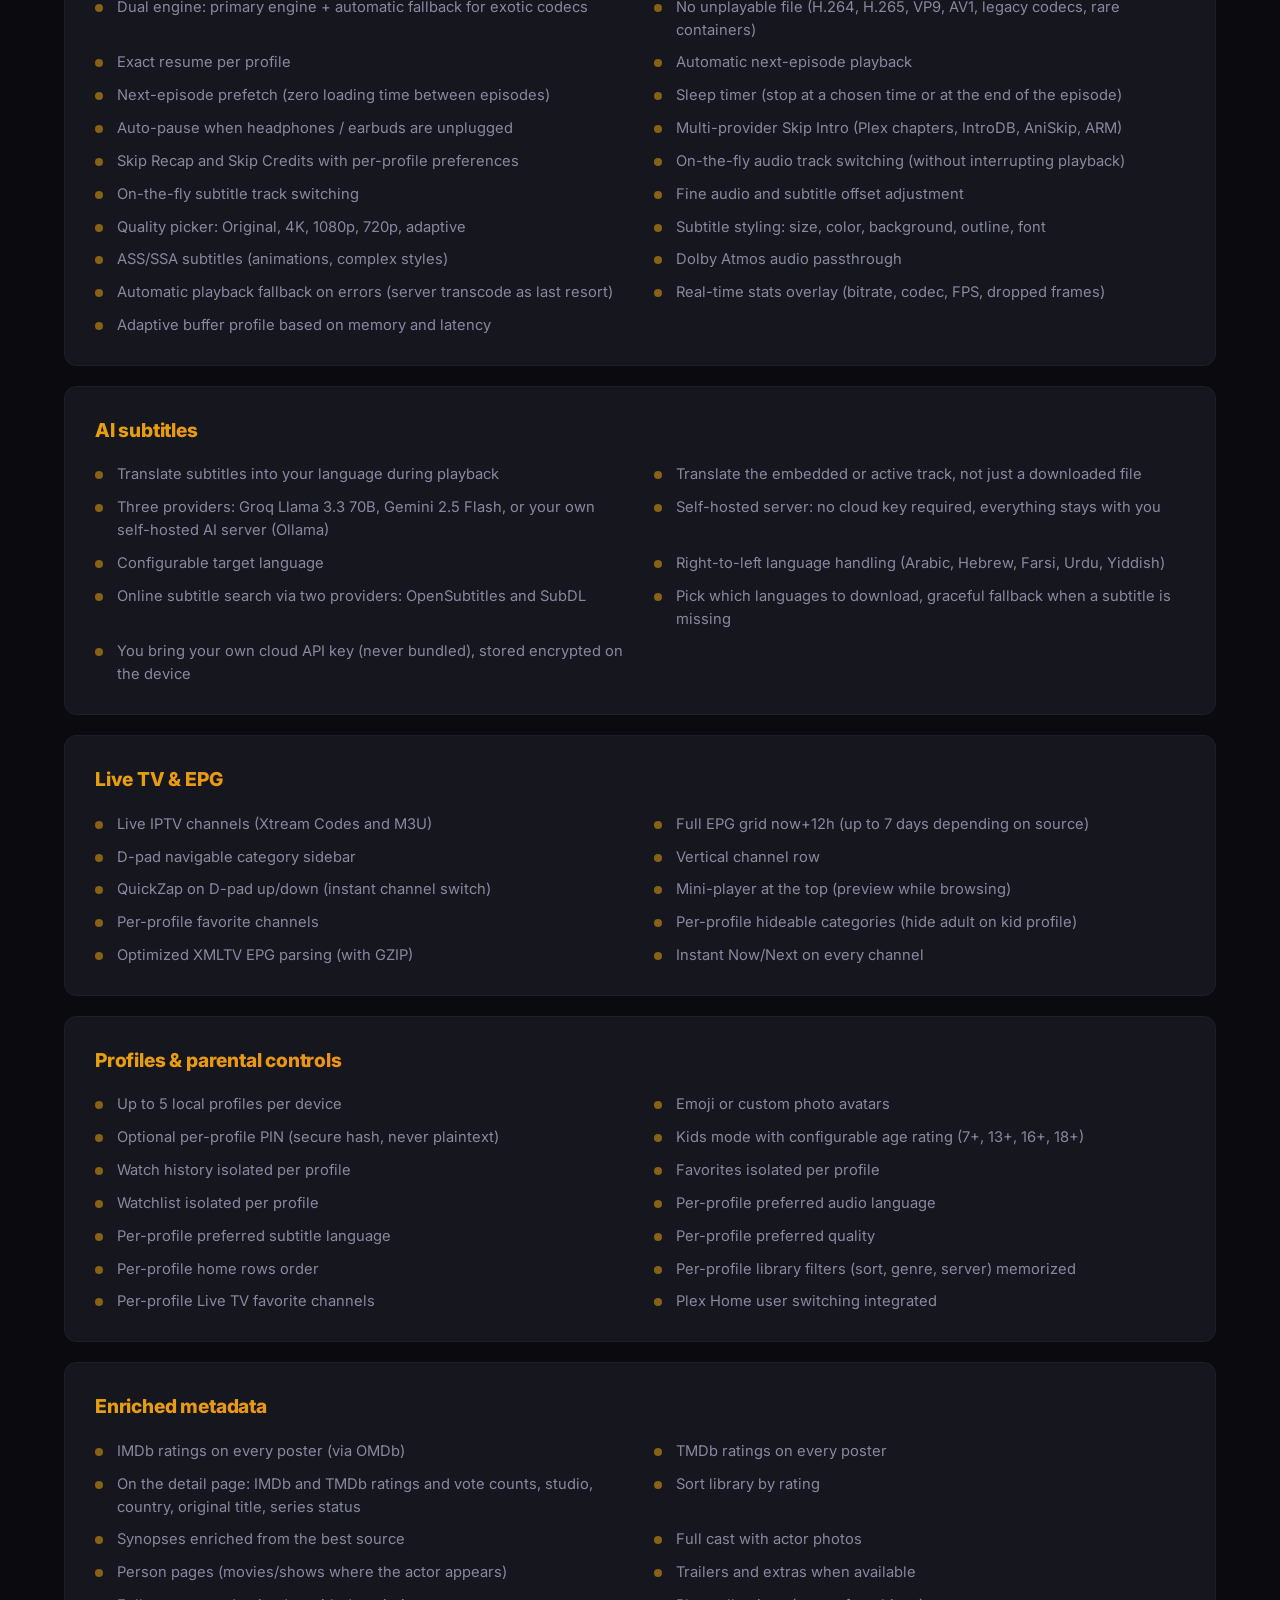
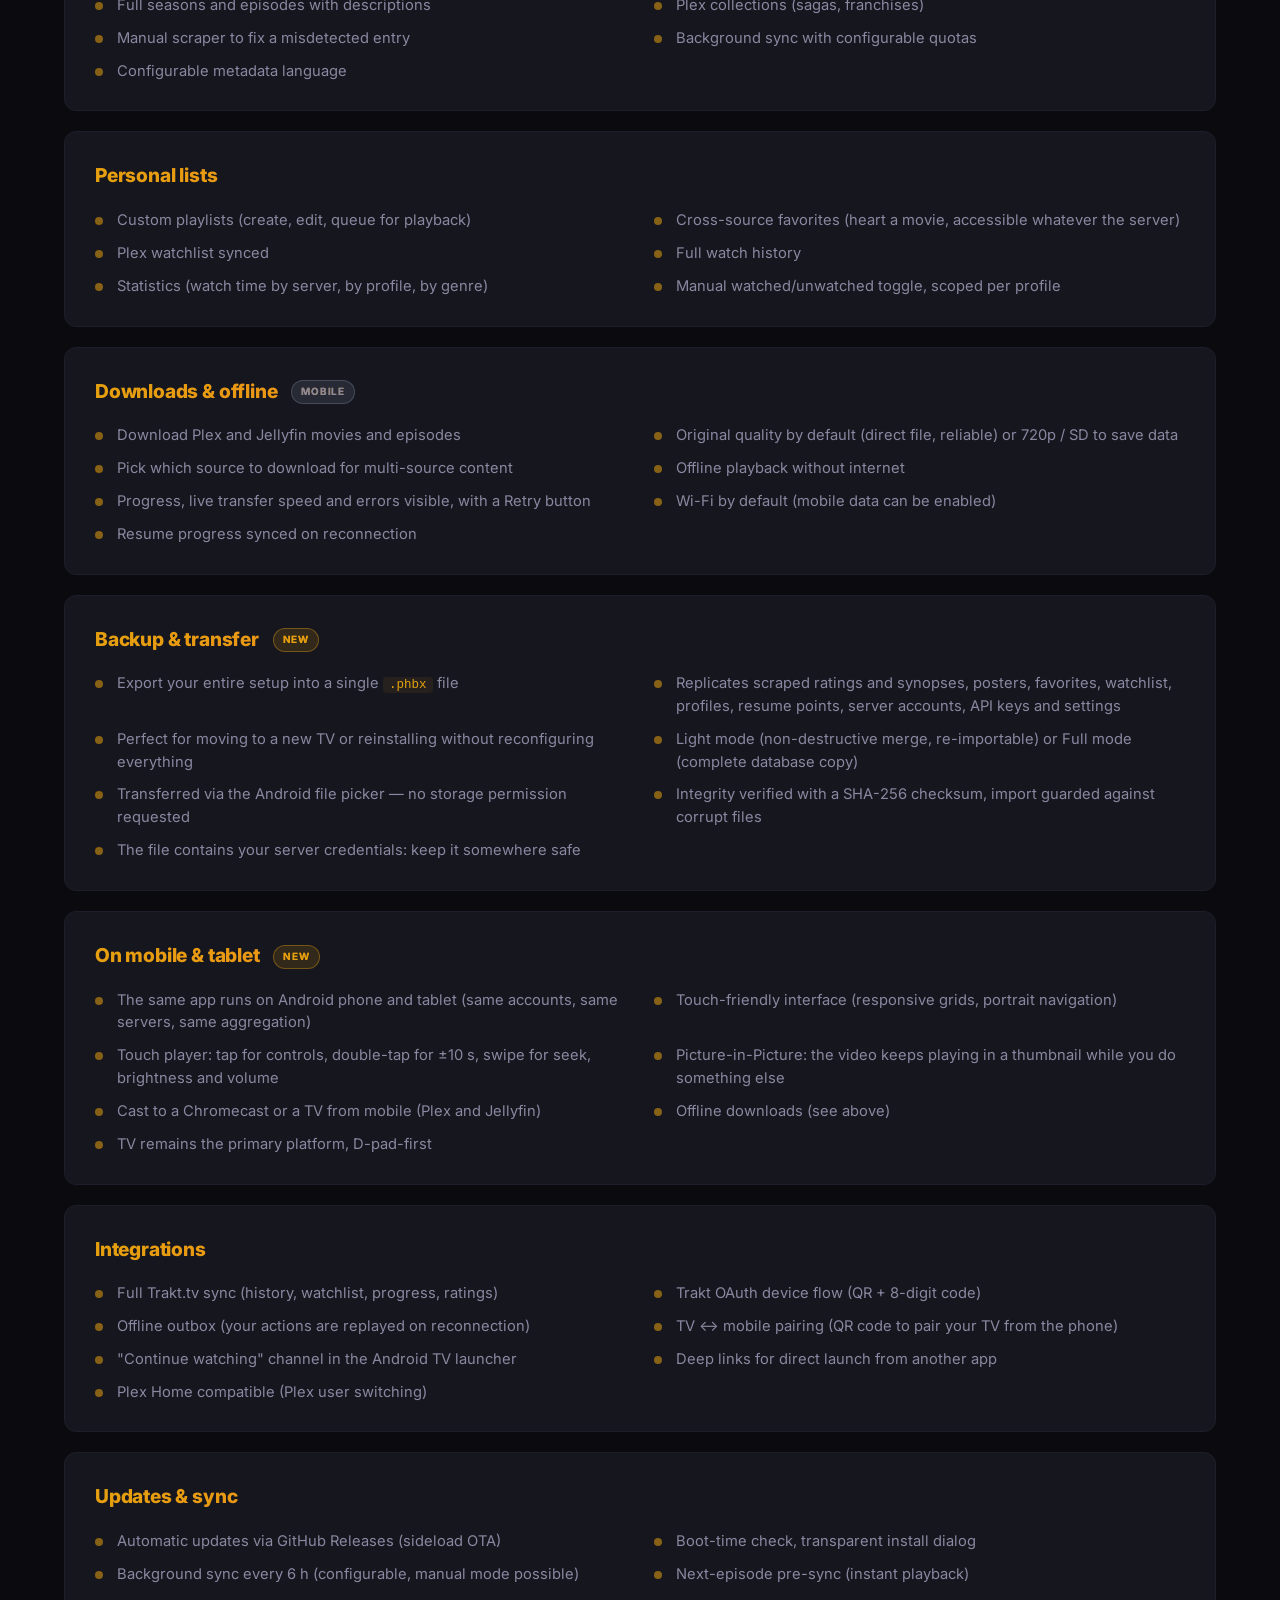
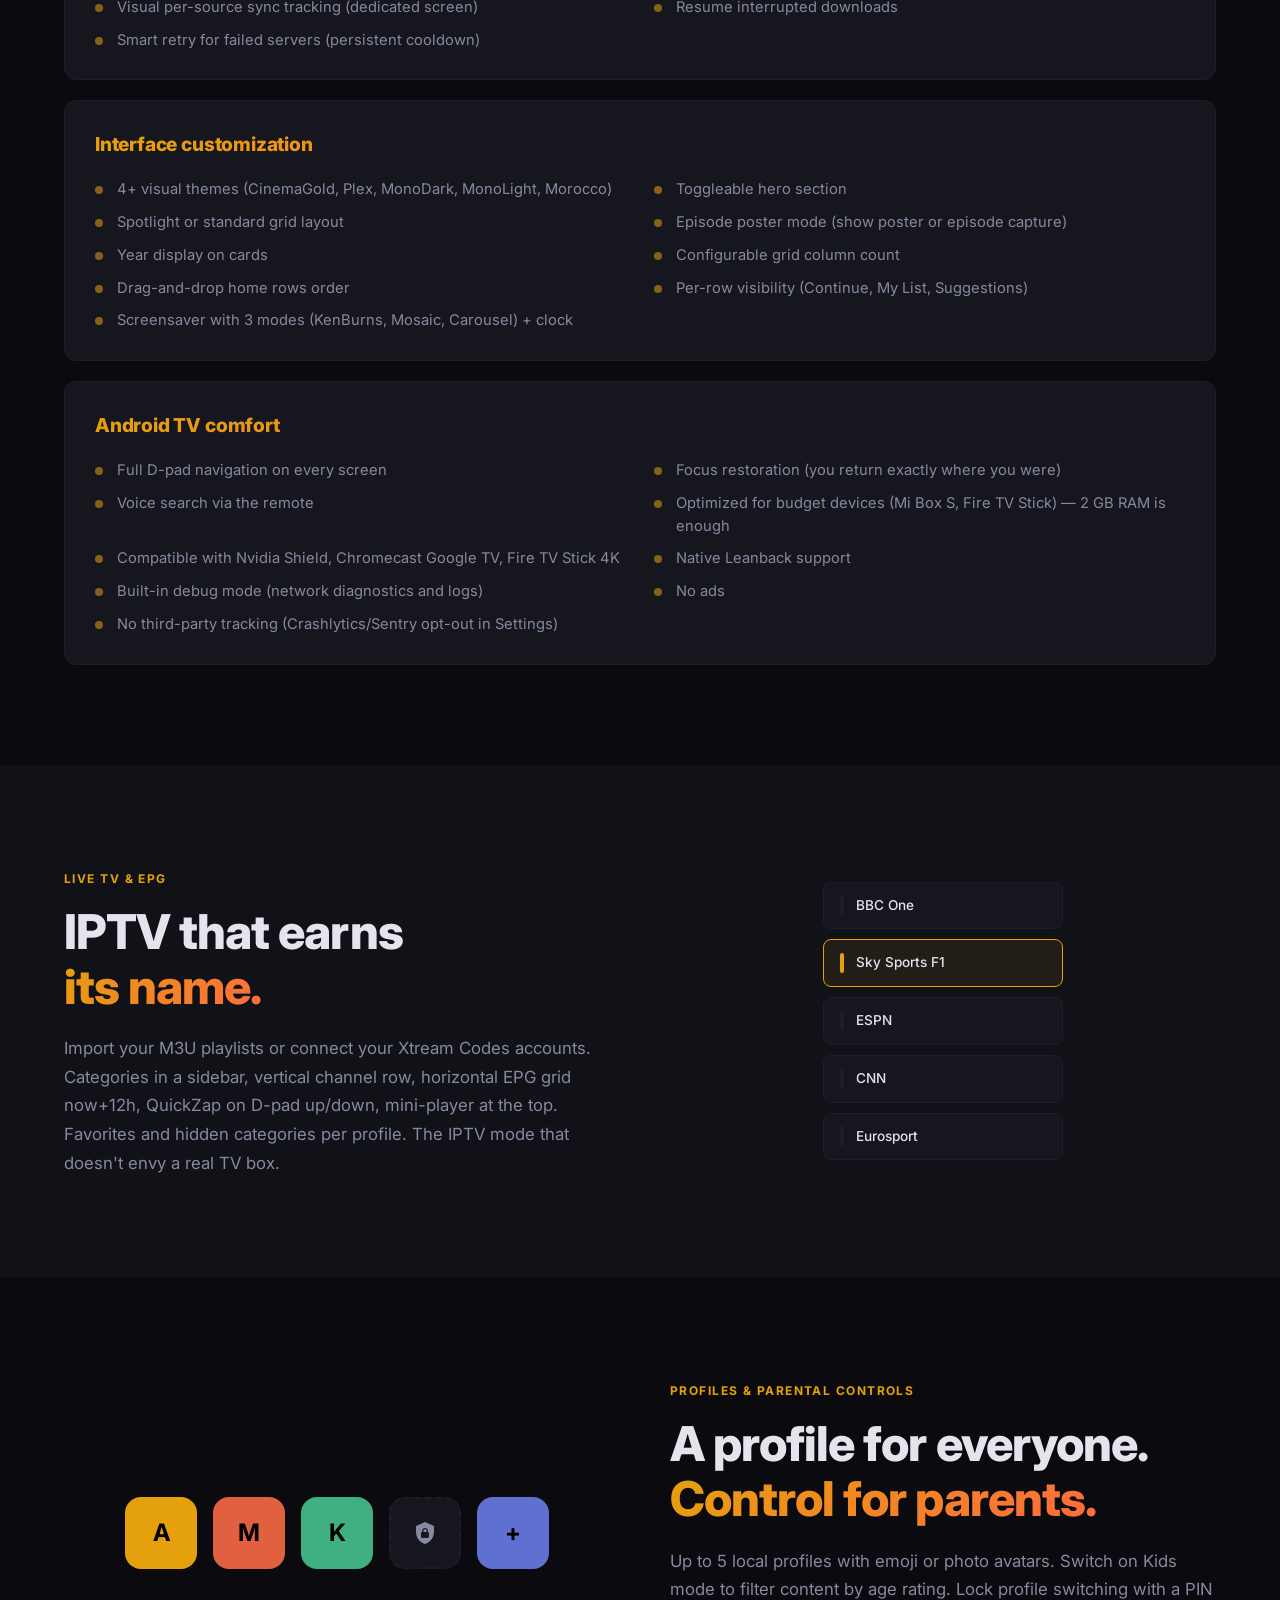
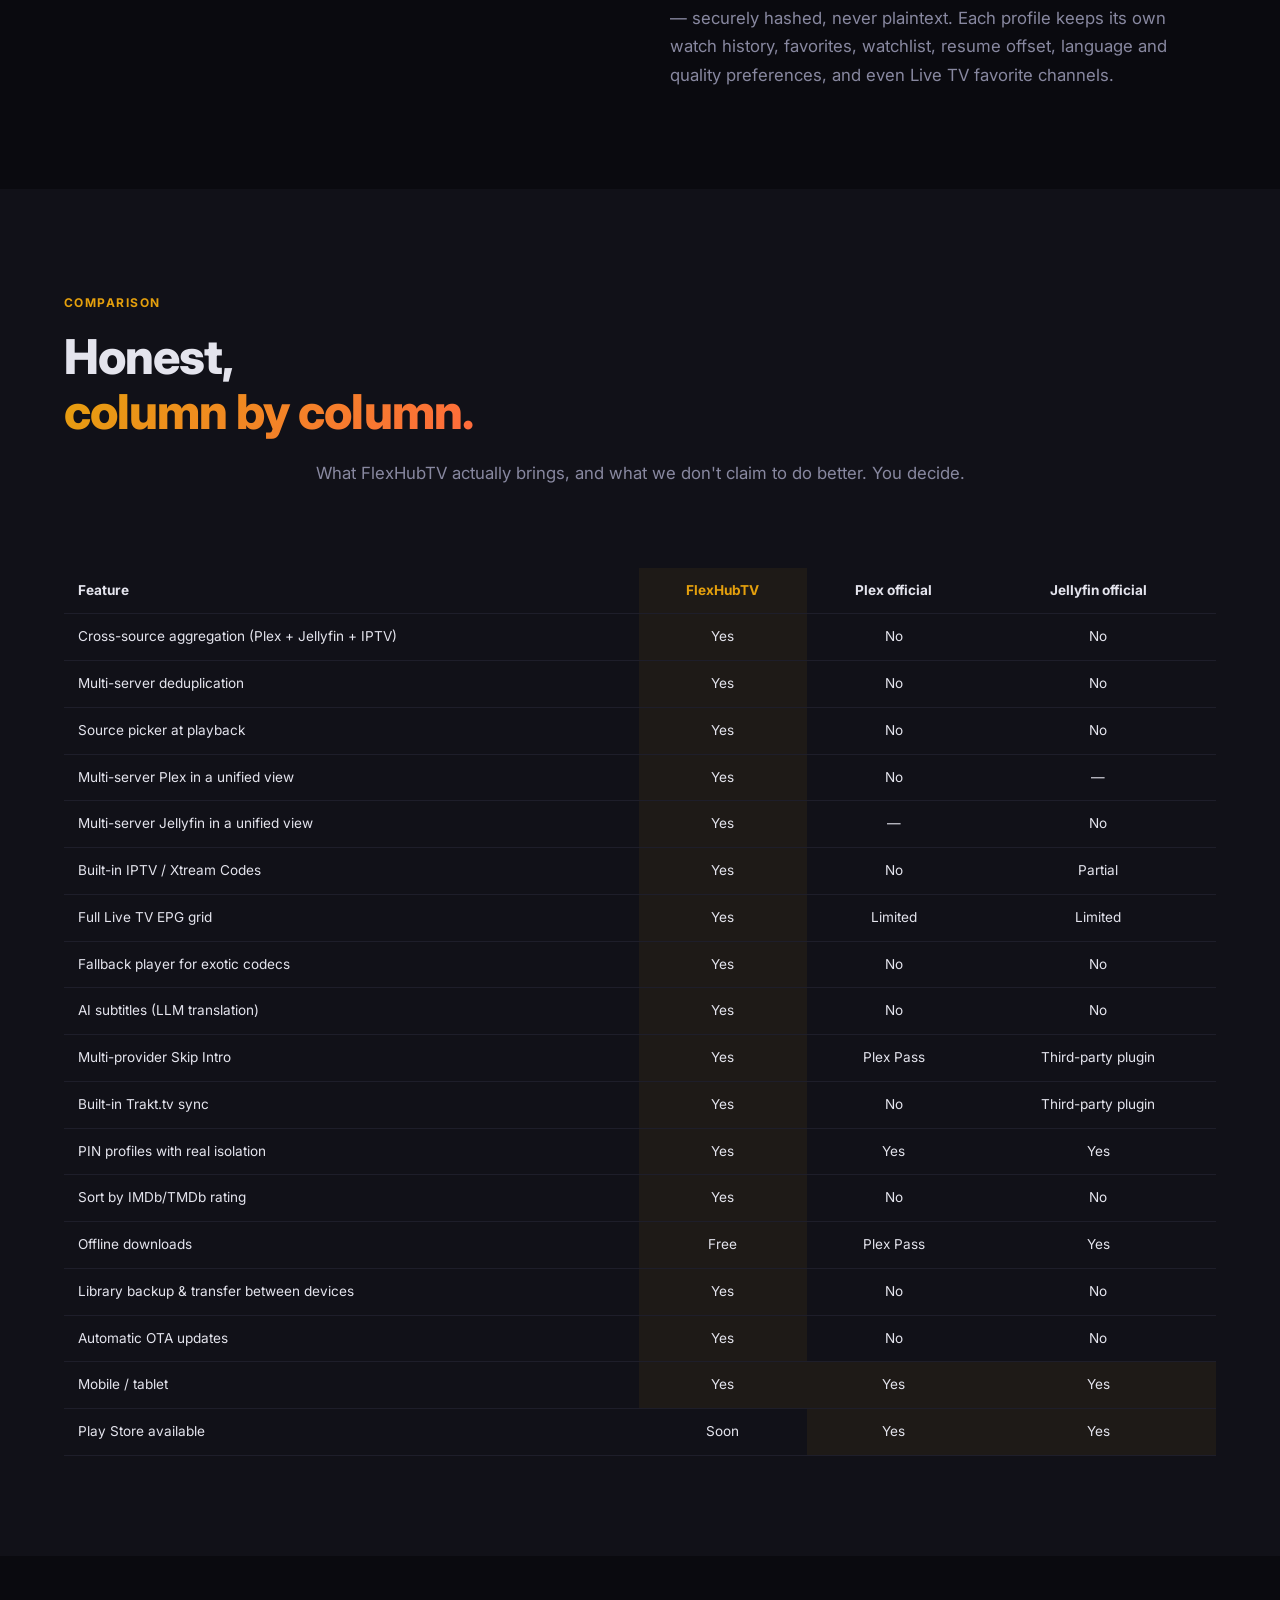
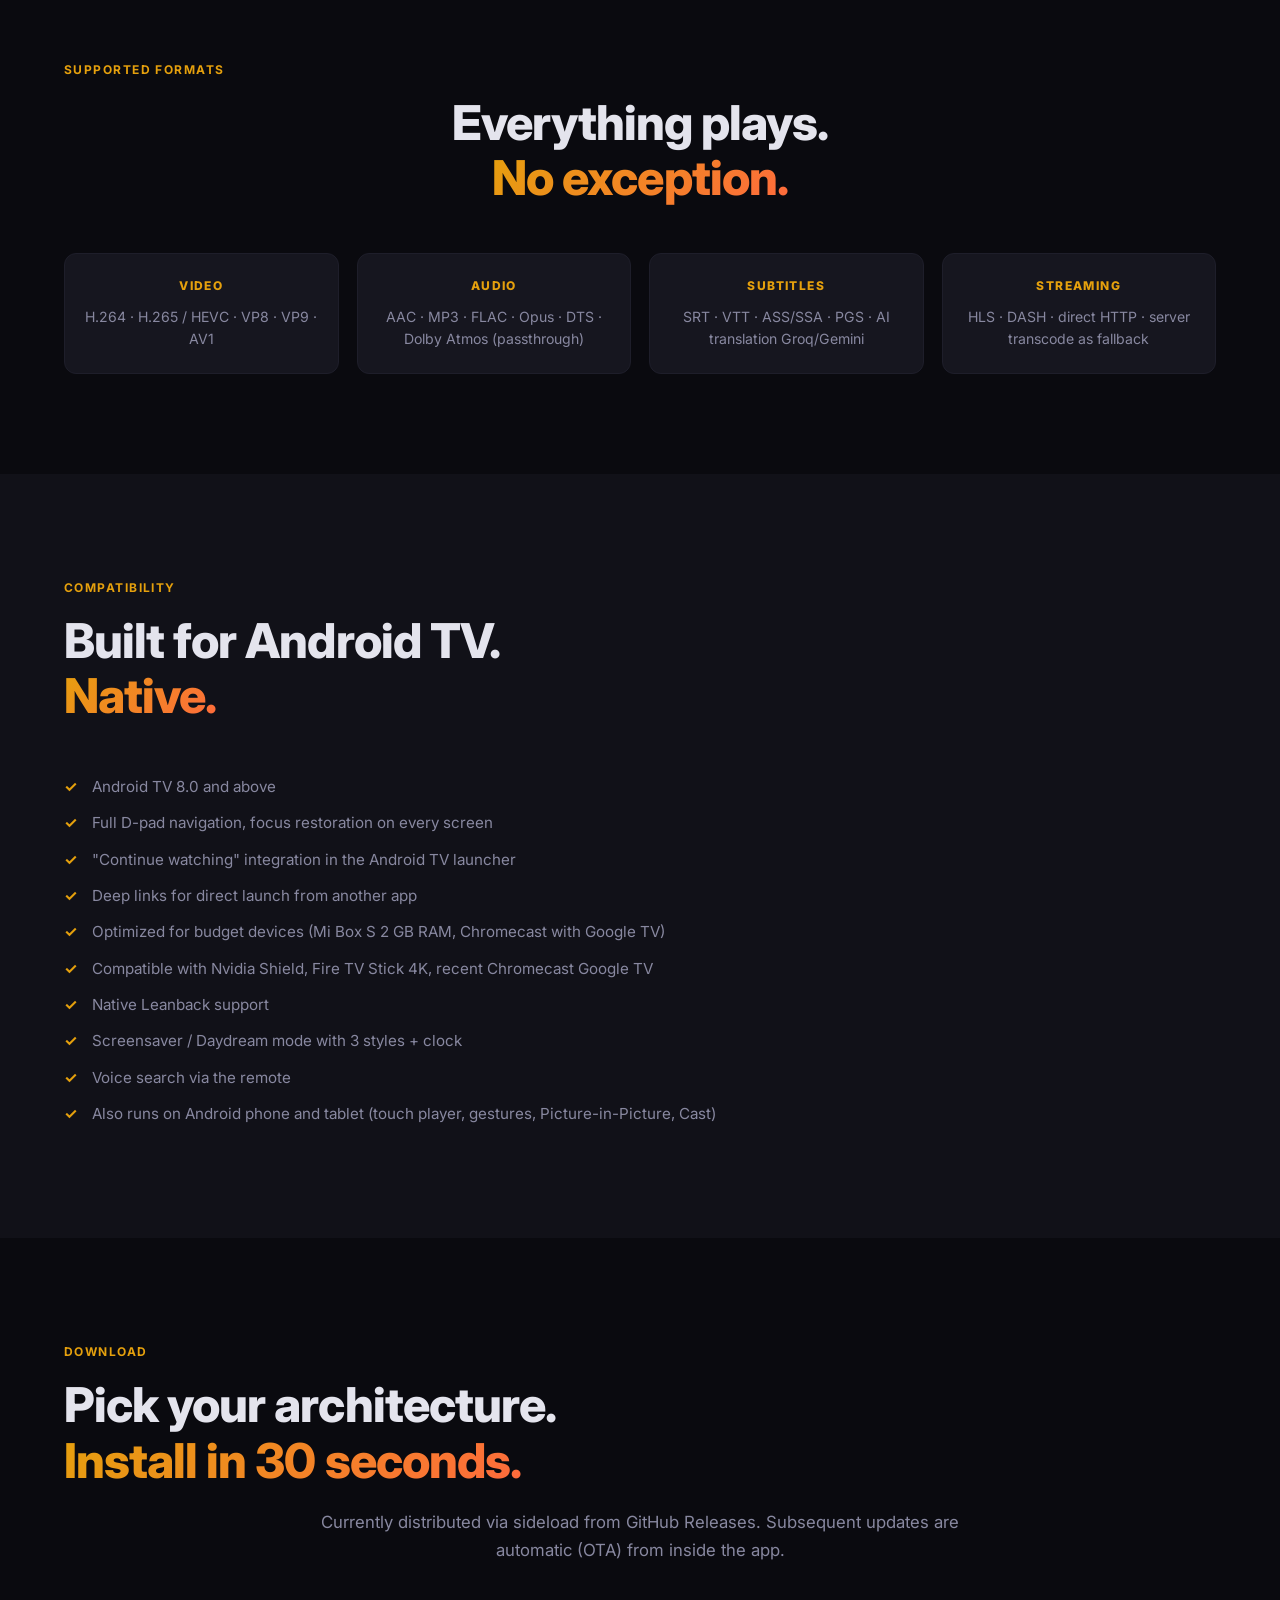
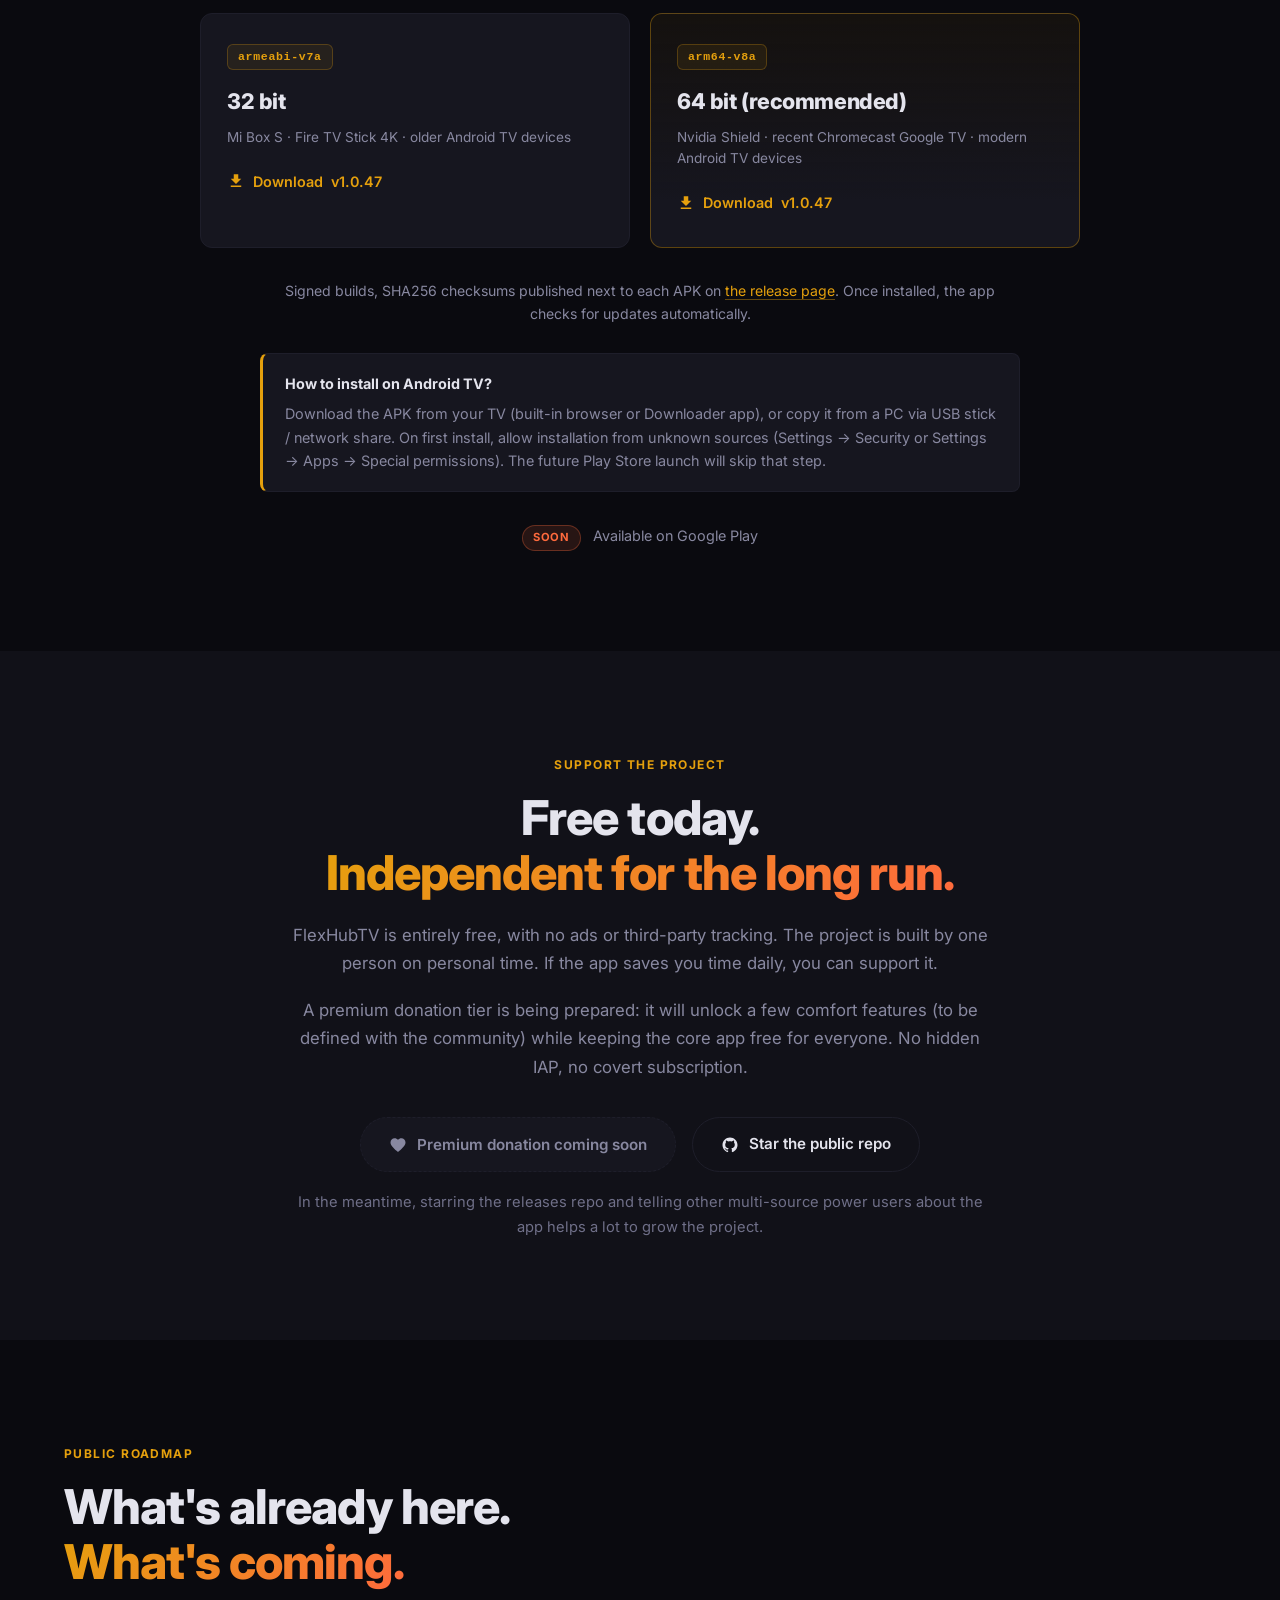
==== commit e6f055df: "Renommage de la marque affichée : PlexHubTV -> FlexHubTV Textes, métadonnées, JSON-LD, manifest et R" ====
--- a/en/index.html
+++ b/en/index.html
@@ -3,11 +3,11 @@
 <head>
   <meta charset="UTF-8">
   <meta name="viewport" content="width=device-width, initial-scale=1.0">
-  <title>PlexHubTV — All your Plex servers, Jellyfin and IPTV merged on Android TV</title>
-
-  <meta name="description" content="PlexHubTV merges your multiple Plex servers, Jellyfin and IPTV/Xtream streams into a single library. A movie present on several sources stays one entry, with source picker at playback. PIN profiles, AI subtitles, Skip Intro, Live TV with EPG. Free.">
+  <title>FlexHubTV — All your Plex servers, Jellyfin and IPTV merged on Android TV</title>
+
+  <meta name="description" content="FlexHubTV merges your multiple Plex servers, Jellyfin and IPTV/Xtream streams into a single library. A movie present on several sources stays one entry, with source picker at playback. PIN profiles, AI subtitles, Skip Intro, Live TV with EPG. Free.">
   <meta name="keywords" content="plex multi server android tv, plex jellyfin aggregation, plex jellyfin single client, iptv android tv, xtream android tv, merge plex libraries, multi source tv client, best plex client android tv">
-  <meta name="author" content="PlexHubTV">
+  <meta name="author" content="FlexHubTV">
   <meta name="theme-color" content="#0a0a0f">
 
   <link rel="canonical" href="https://www.plexhubtv.uk/en/">
@@ -28,17 +28,17 @@
   <meta property="og:locale" content="en_US">
   <meta property="og:locale:alternate" content="fr_FR">
   <meta property="og:url" content="https://www.plexhubtv.uk/en/">
-  <meta property="og:title" content="PlexHubTV — All your Plex servers, Jellyfin and IPTV merged">
+  <meta property="og:title" content="FlexHubTV — All your Plex servers, Jellyfin and IPTV merged">
   <meta property="og:description" content="One library for all your Plex servers, Jellyfin and IPTV streams. A movie on several sources = one entry, with source picker at playback.">
-  <meta property="og:site_name" content="PlexHubTV">
+  <meta property="og:site_name" content="FlexHubTV">
   <meta property="og:image" content="https://www.plexhubtv.uk/og-image-en.png">
   <meta property="og:image:width" content="1200">
   <meta property="og:image:height" content="630">
-  <meta property="og:image:alt" content="PlexHubTV — Android TV interface with cross-source aggregation">
+  <meta property="og:image:alt" content="FlexHubTV — Android TV interface with cross-source aggregation">
 
   <!-- Twitter -->
   <meta name="twitter:card" content="summary_large_image">
-  <meta name="twitter:title" content="PlexHubTV — Plex, Jellyfin and IPTV merged on Android TV">
+  <meta name="twitter:title" content="FlexHubTV — Plex, Jellyfin and IPTV merged on Android TV">
   <meta name="twitter:description" content="All your Plex servers, Jellyfin and IPTV streams in one library. One movie, one entry, source picker at playback.">
   <meta name="twitter:image" content="https://www.plexhubtv.uk/og-image-en.png">
 
@@ -52,7 +52,7 @@
   {
     "@context": "https://schema.org",
     "@type": "SoftwareApplication",
-    "name": "PlexHubTV",
+    "name": "FlexHubTV",
     "operatingSystem": "Android TV 8.0+",
     "applicationCategory": "MultimediaApplication",
     "description": "Unified Android TV client (also mobile and tablet) for multi-server Plex, Jellyfin and IPTV/Xtream with cross-source aggregation. A movie present on multiple servers stays a single entry, with source picker at playback. Dual playback engine, PIN profiles, AI subtitles, multi-provider Skip Intro, Live TV EPG, Trakt sync, library backup and transfer between devices, Cast, OTA self-update.",
@@ -103,7 +103,7 @@
     <div class="container hero__inner">
       <p class="hero__badge">The multi-source client for Android TV</p>
       <h1 class="hero__title">All your servers. All your streams.<br><span class="text-gradient">One single entry.</span></h1>
-      <p class="hero__subtitle">PlexHubTV intelligently aggregates your multiple Plex servers, Jellyfin and your Xtream/M3U streams. A movie present on two sources stays ONE movie — with source picker when you press Play.</p>
+      <p class="hero__subtitle">FlexHubTV intelligently aggregates your multiple Plex servers, Jellyfin and your Xtream/M3U streams. A movie present on two sources stays ONE movie — with source picker when you press Play.</p>
       <p class="hero__tagline">Free &bull; No ads &bull; No third-party tracking &bull; Open distribution</p>
       <div class="hero__actions">
         <a href="#download" class="btn btn--primary">
@@ -122,7 +122,7 @@
     <div class="container">
       <span class="section__label">The aggregation no one else does</span>
       <h2 class="section__title section__title--center">One movie. Three sources.<br><span class="text-gradient">One single entry.</span></h2>
-      <p class="section__text section__text--center">No other Android TV client reconciles your duplicates across Plex, Jellyfin and IPTV. PlexHubTV does it automatically, silently, on every sync.</p>
+      <p class="section__text section__text--center">No other Android TV client reconciles your duplicates across Plex, Jellyfin and IPTV. FlexHubTV does it automatically, silently, on every sync.</p>
 
       <div class="aggregation-visual">
         <div class="agg-sources">
@@ -200,7 +200,7 @@
           <div class="agg-point__num">4</div>
           <div>
             <strong class="agg-point__title">Smart fallback</strong>
-            <p class="agg-point__text">Primary server unreachable? PlexHubTV automatically falls back to the backup source. No bounce to the menu, no misleading error message.</p>
+            <p class="agg-point__text">Primary server unreachable? FlexHubTV automatically falls back to the backup source. No bounce to the menu, no misleading error message.</p>
           </div>
         </div>
       </div>
@@ -212,9 +212,9 @@
   <!-- ========== WHY ========== -->
   <section class="section section--dark" id="why">
     <div class="container section--narrow">
-      <span class="section__label">Why PlexHubTV</span>
+      <span class="section__label">Why FlexHubTV</span>
       <h2 class="section__title">One app for multi-source<br><span class="text-gradient">power users.</span></h2>
-      <p class="section__text">No Android TV app does Plex, Jellyfin and IPTV well at the same time, and none aggregates your cross-source duplicates. Multi-source users juggle three apps, three histories, three search bars. That observation is what started PlexHubTV.</p>
+      <p class="section__text">No Android TV app does Plex, Jellyfin and IPTV well at the same time, and none aggregates your cross-source duplicates. Multi-source users juggle three apps, three histories, three search bars. That observation is what started FlexHubTV.</p>
       <p class="section__text">The app goes further than stacking three clients: it merges, deduplicates, picks the best source automatically, and exposes the choice at the moment that matters (playback). The UI is Netflix-style, the D-pad is first-class, and the dual playback engine never returns an unplayable file.</p>
       <p class="section__text">The project is built by one person on personal time. Sideload-distributed today, Play Store coming. A premium donation tier is in the works to support long-term development.</p>
     </div>
@@ -255,10 +255,10 @@
   <section class="section section--dark" id="demo">
     <div class="container demo-section">
       <span class="section__label">Demo</span>
-      <h2 class="section__title">See PlexHubTV<br><span class="text-gradient">in action.</span></h2>
+      <h2 class="section__title">See FlexHubTV<br><span class="text-gradient">in action.</span></h2>
       <p class="section__text">In one minute: remote navigation, multi-source, filters, collections and playlists.</p>
       <div class="demo-video-wrapper">
-        <video class="demo-video" controls playsinline preload="none" poster="../video/poster-en.jpg" aria-label="See PlexHubTV in action">
+        <video class="demo-video" controls playsinline preload="none" poster="../video/poster-en.jpg" aria-label="See FlexHubTV in action">
           <source src="../video/plexhubtv-pub-en.mp4" type="video/mp4">
           Your browser does not support video playback.
         </video>
@@ -580,13 +580,13 @@
     <div class="container">
       <span class="section__label">Comparison</span>
       <h2 class="section__title">Honest,<br><span class="text-gradient">column by column.</span></h2>
-      <p class="section__text section__text--center">What PlexHubTV actually brings, and what we don't claim to do better. You decide.</p>
+      <p class="section__text section__text--center">What FlexHubTV actually brings, and what we don't claim to do better. You decide.</p>
       <div class="specs-table-wrapper">
         <table class="compare-table compare-table--3col">
           <thead>
             <tr>
               <th>Feature</th>
-              <th class="compare-table__highlight">PlexHubTV</th>
+              <th class="compare-table__highlight">FlexHubTV</th>
               <th>Plex official</th>
               <th>Jellyfin official</th>
             </tr>
@@ -709,7 +709,7 @@
     <div class="container section--narrow">
       <span class="section__label">Support the project</span>
       <h2 class="section__title">Free today.<br><span class="text-gradient">Independent for the long run.</span></h2>
-      <p class="section__text">PlexHubTV is entirely free, with no ads or third-party tracking. The project is built by one person on personal time. If the app saves you time daily, you can support it.</p>
+      <p class="section__text">FlexHubTV is entirely free, with no ads or third-party tracking. The project is built by one person on personal time. If the app saves you time daily, you can support it.</p>
       <p class="section__text">A premium donation tier is being prepared: it will unlock a few comfort features (to be defined with the community) while keeping the core app free for everyone. No hidden IAP, no covert subscription.</p>
       <div class="support-actions">
         <button class="btn btn--primary btn--disabled" disabled aria-disabled="true">
@@ -739,7 +739,7 @@
         <div class="roadmap-item roadmap-item--done">
           <div class="roadmap-item__status">New</div>
           <h3 class="roadmap-item__title">Mobile, tablet & Cast</h3>
-          <p class="roadmap-item__text">PlexHubTV now runs on Android phone and tablet: touch player, gestures, Picture-in-Picture, and Cast to a Chromecast or TV. TV remains the primary platform.</p>
+          <p class="roadmap-item__text">FlexHubTV now runs on Android phone and tablet: touch player, gestures, Picture-in-Picture, and Cast to a Chromecast or TV. TV remains the primary platform.</p>
         </div>
         <div class="roadmap-item roadmap-item--soon">
           <div class="roadmap-item__status">Soon</div>
@@ -777,7 +777,7 @@
             <span class="faq-item__icon">+</span>
           </button>
           <div class="faq-item__answer">
-            <p>On every sync, PlexHubTV fetches the IMDb and TMDb identifiers of your movies and shows on each server. If the same identifier appears on multiple servers (for instance the same movie on your Plex and a friend's Jellyfin), the entries are merged into a single one. At playback, a popup lists all available sources with quality, and the best-rated one is pre-selected.</p>
+            <p>On every sync, FlexHubTV fetches the IMDb and TMDb identifiers of your movies and shows on each server. If the same identifier appears on multiple servers (for instance the same movie on your Plex and a friend's Jellyfin), the entries are merged into a single one. At playback, a popup lists all available sources with quality, and the best-rated one is pre-selected.</p>
           </div>
         </div>
         <div class="faq-item">
@@ -791,7 +791,7 @@
         </div>
         <div class="faq-item">
           <button class="faq-item__question" aria-expanded="false">
-            Is PlexHubTV free?
+            Is FlexHubTV free?
             <span class="faq-item__icon">+</span>
           </button>
           <div class="faq-item__answer">
@@ -831,7 +831,7 @@
             <span class="faq-item__icon">+</span>
           </button>
           <div class="faq-item__answer">
-            <p>For a movie present on multiple sources, PlexHubTV automatically falls back to the backup source. For a movie exclusive to an offline server, the entry stays visible (persistent library) but playback is disabled until the server returns, with smart background retry.</p>
+            <p>For a movie present on multiple sources, FlexHubTV automatically falls back to the backup source. For a movie exclusive to an offline server, the entry stays visible (persistent library) but playback is disabled until the server returns, with smart background retry.</p>
           </div>
         </div>
         <div class="faq-item">
@@ -881,7 +881,7 @@
         </div>
         <div class="faq-item">
           <button class="faq-item__question" aria-expanded="false">
-            Does PlexHubTV run on phone and tablet?
+            Does FlexHubTV run on phone and tablet?
             <span class="faq-item__icon">+</span>
           </button>
           <div class="faq-item__answer">
@@ -908,7 +908,7 @@
       <p class="section__text">Download the APK that fits your TV. Subsequent updates will arrive on their own.</p>
       <a href="#download" class="btn btn--primary btn--large">
         <svg width="24" height="24" viewBox="0 0 24 24" fill="currentColor" aria-hidden="true"><path d="M5,20H19V18H5M19,9H15V3H9V9H5L12,16L19,9Z"/></svg>
-        Download PlexHubTV
+        Download FlexHubTV
       </a>
     </div>
   </section>
@@ -929,9 +929,9 @@
       </nav>
     </div>
     <div class="container footer__legal">
-      <p>PlexHubTV is an independent third-party client. Plex is a registered trademark of Plex GmbH. Jellyfin is free software under GPL v2. PlexHubTV is not affiliated with, sponsored by, or endorsed by Plex GmbH or the Jellyfin project.</p>
+      <p>FlexHubTV is an independent third-party client. Plex is a registered trademark of Plex GmbH. Jellyfin is free software under GPL v2. FlexHubTV is not affiliated with, sponsored by, or endorsed by Plex GmbH or the Jellyfin project.</p>
       <p>Built on widely recognized open-source components from the Android community. Thanks to those projects.</p>
-      <p class="footer__copy">&copy; 2026 PlexHubTV.</p>
+      <p class="footer__copy">&copy; 2026 FlexHubTV.</p>
     </div>
   </footer>
 
--- a/style.css
+++ b/style.css
@@ -1,5 +1,5 @@
 /* ================================================
-   PlexHubTV — Landing Page
+   FlexHubTV — Landing Page
    Dark SaaS Theme
    ================================================ */
 
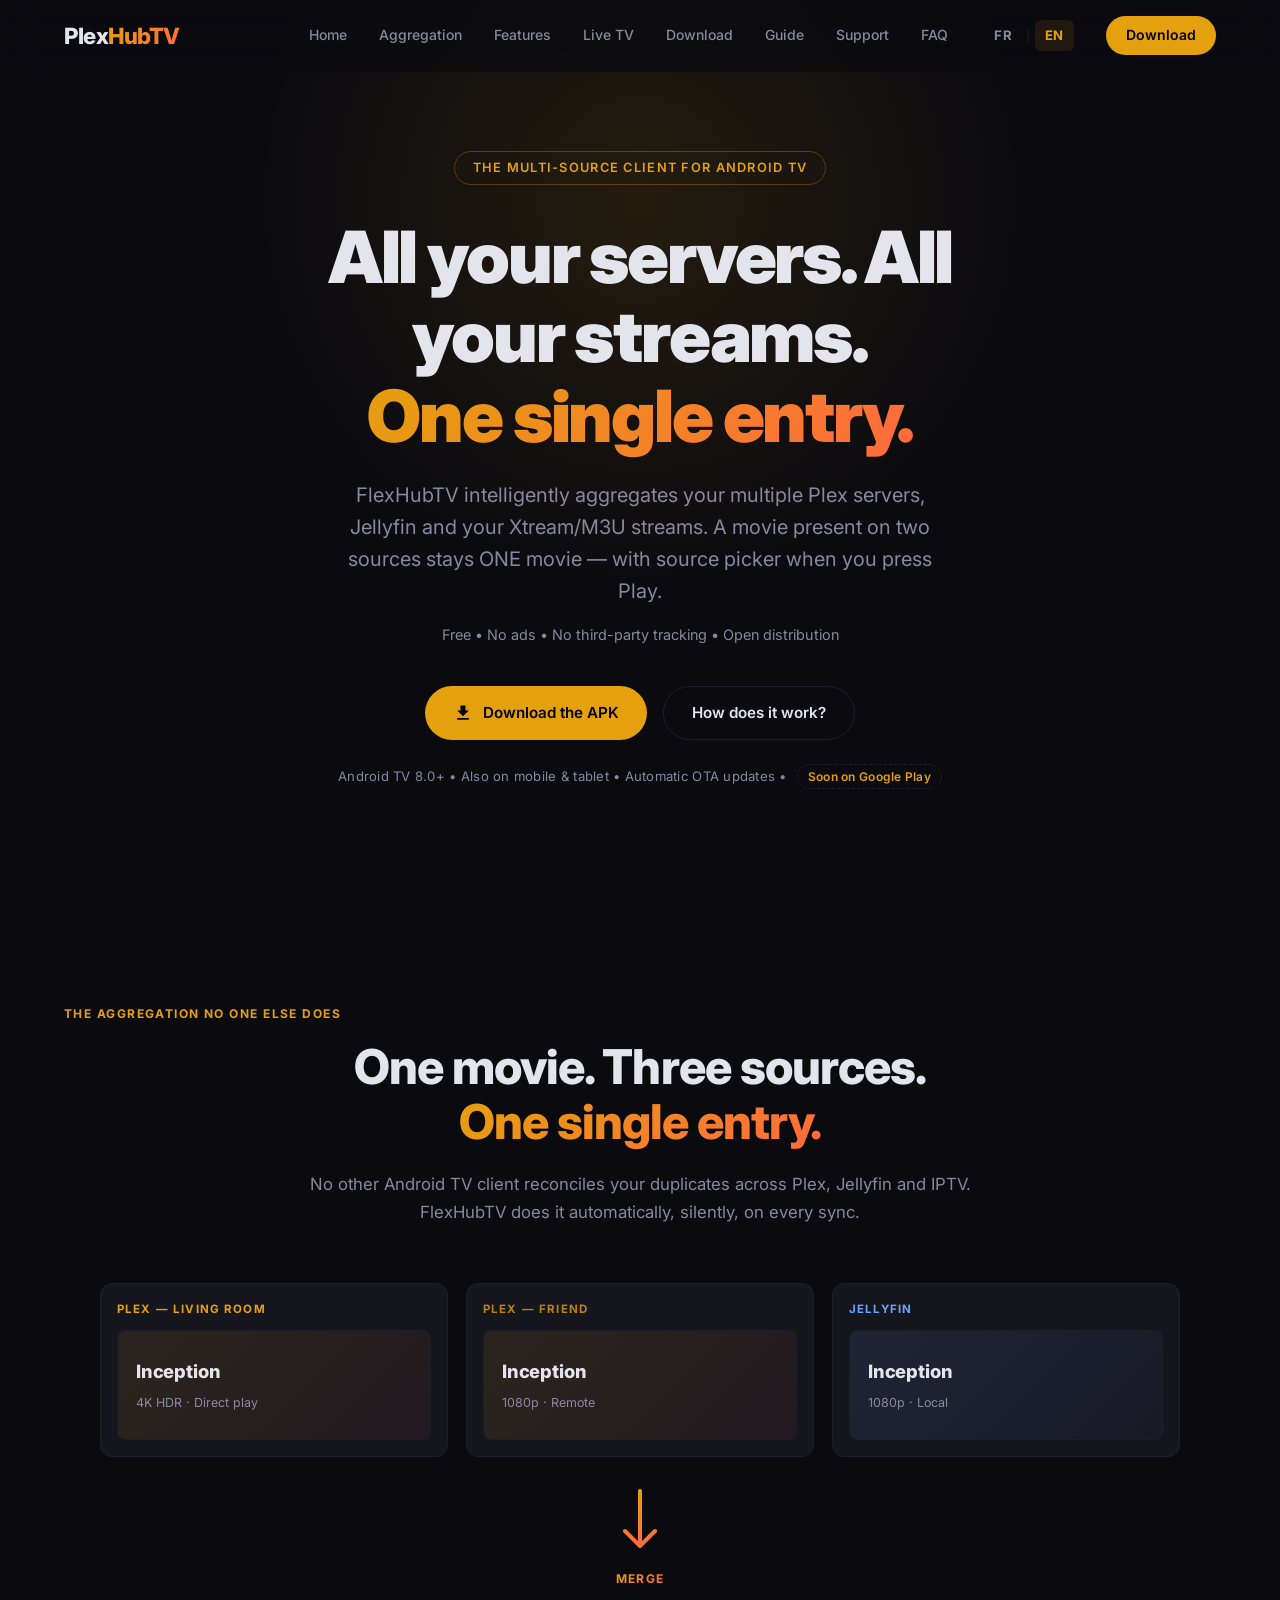
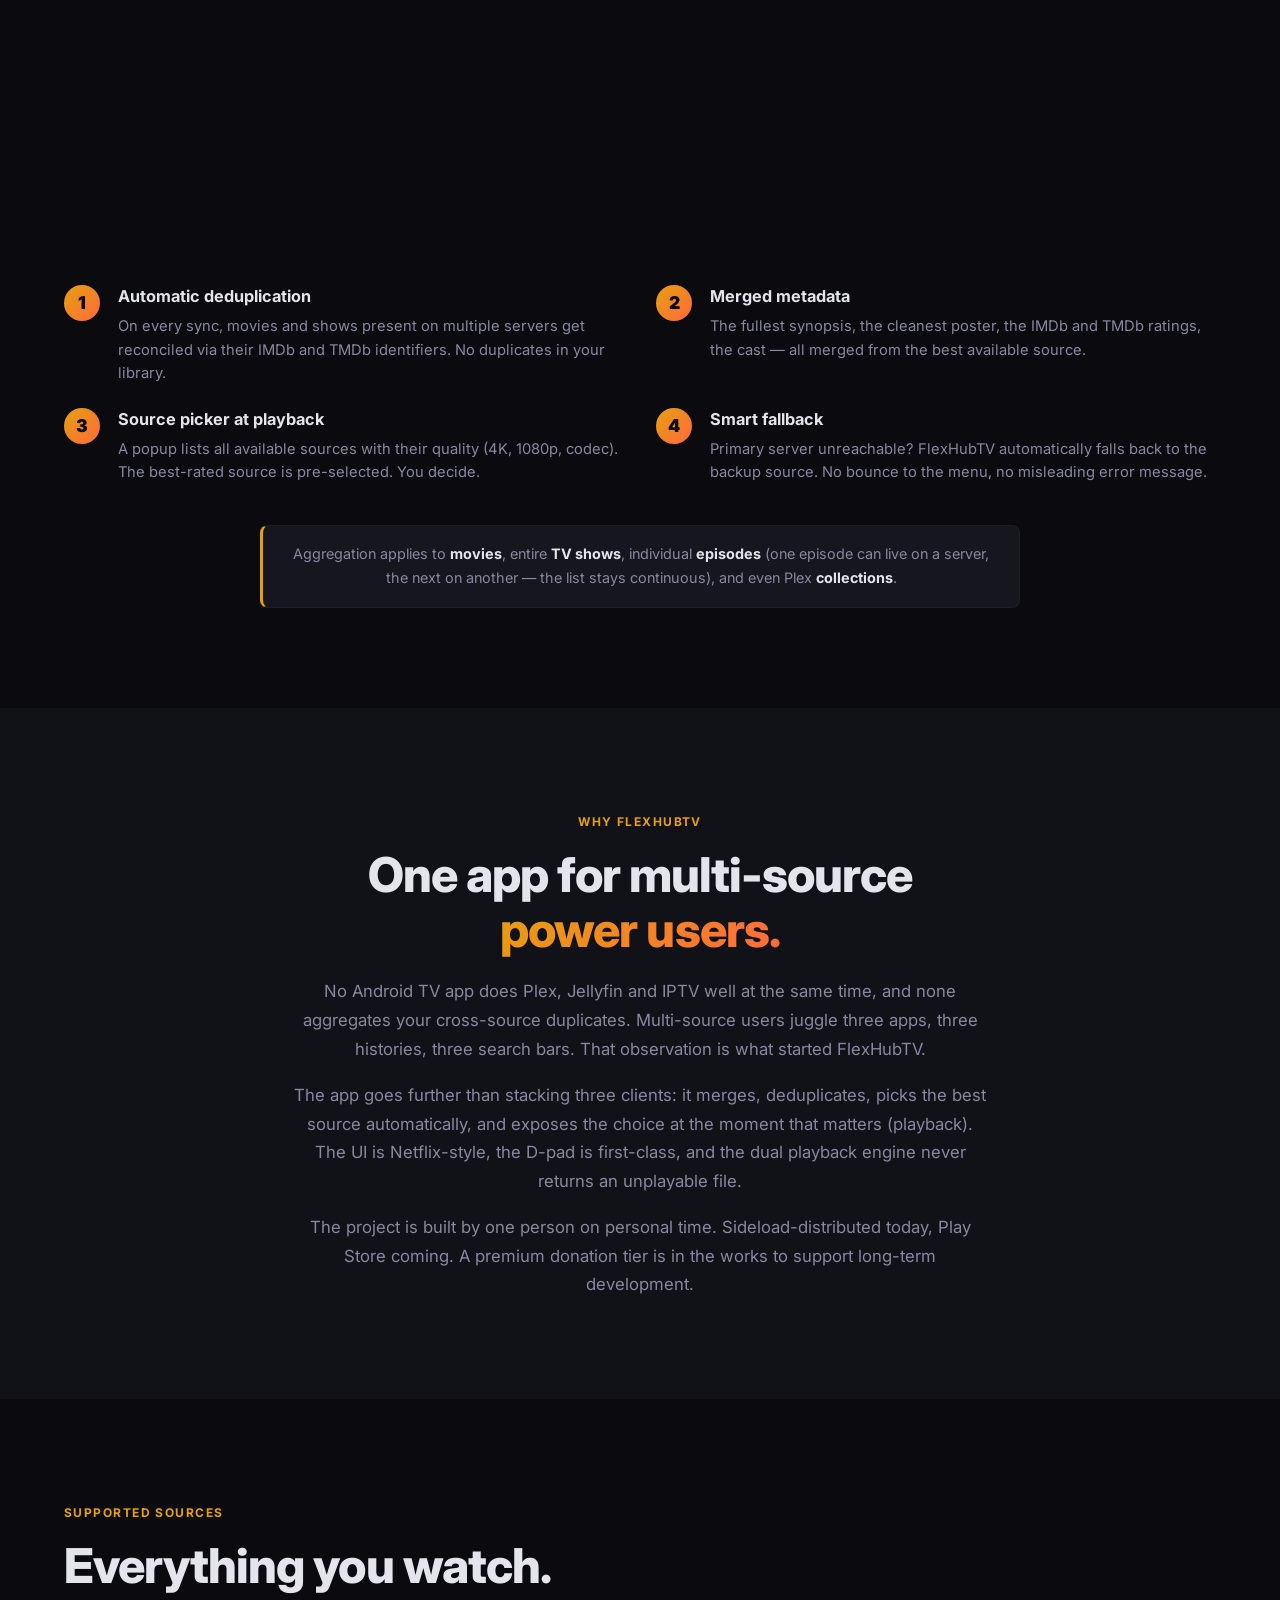
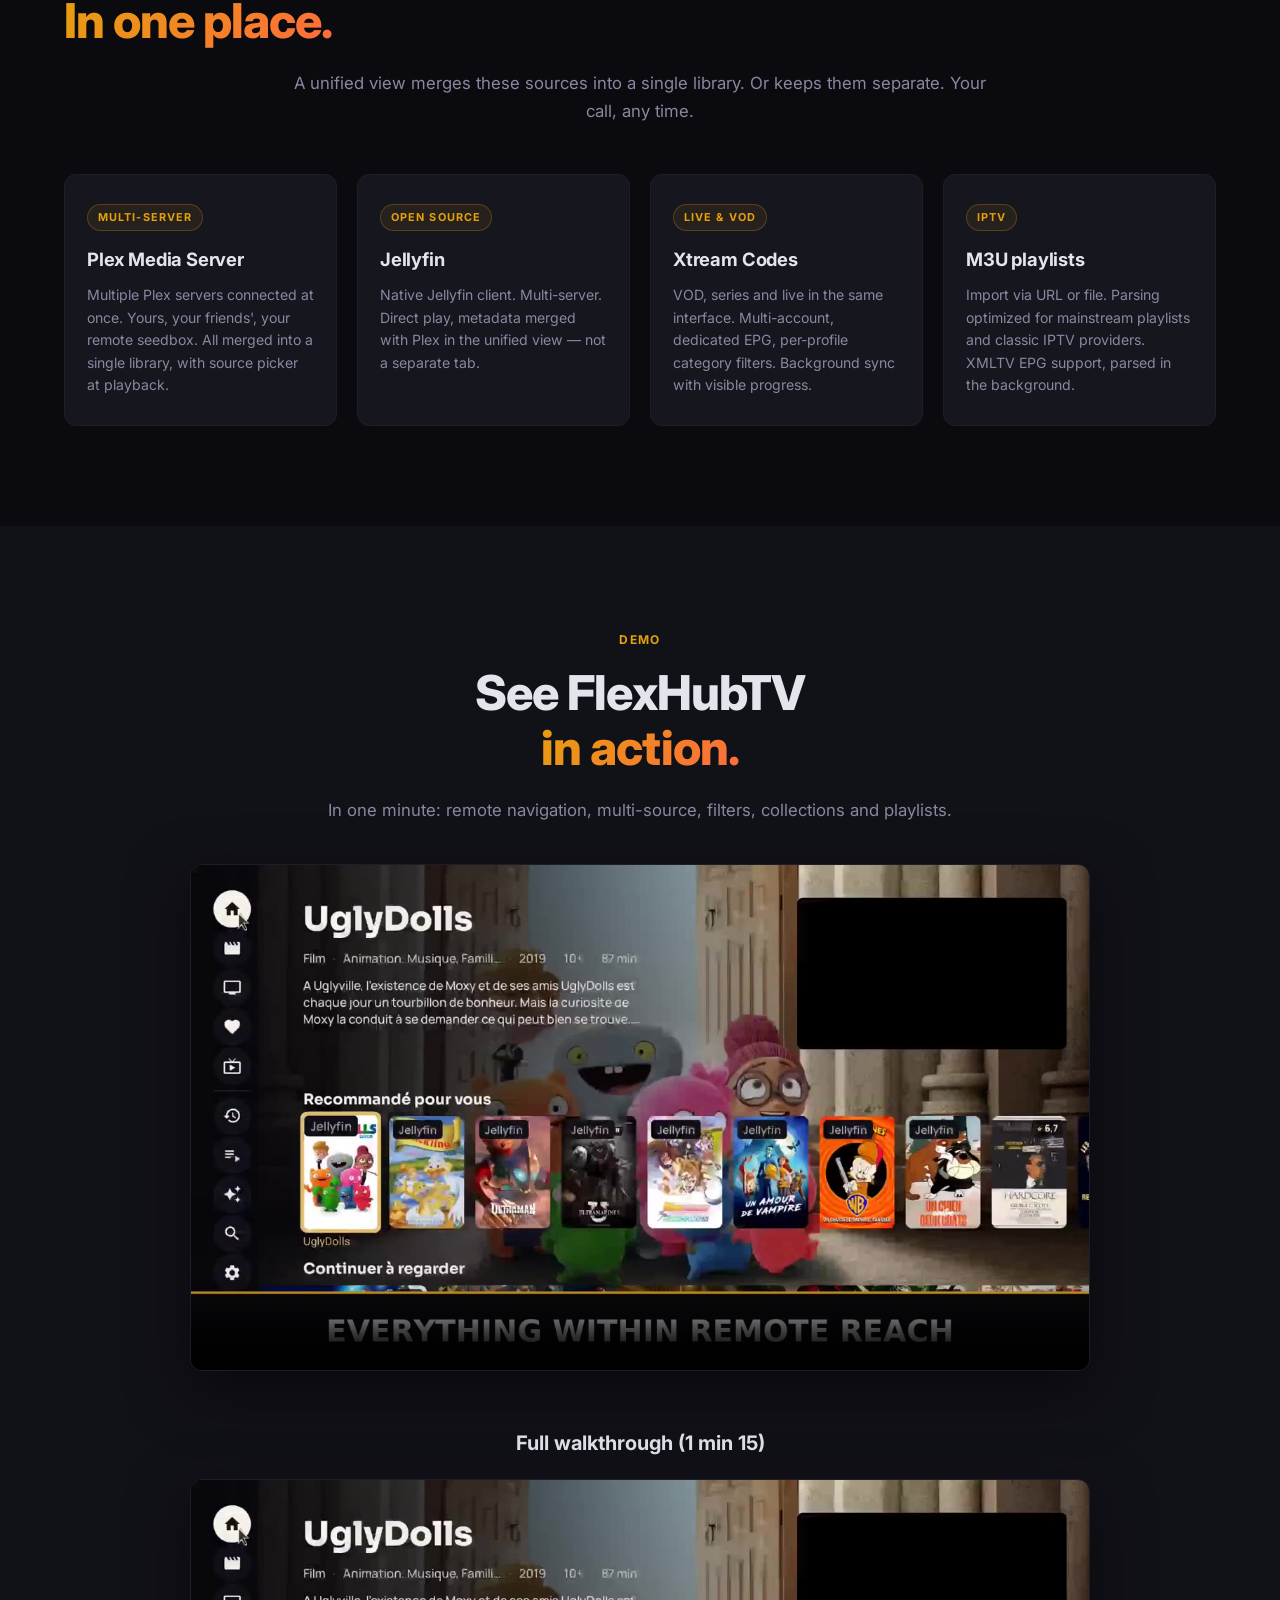
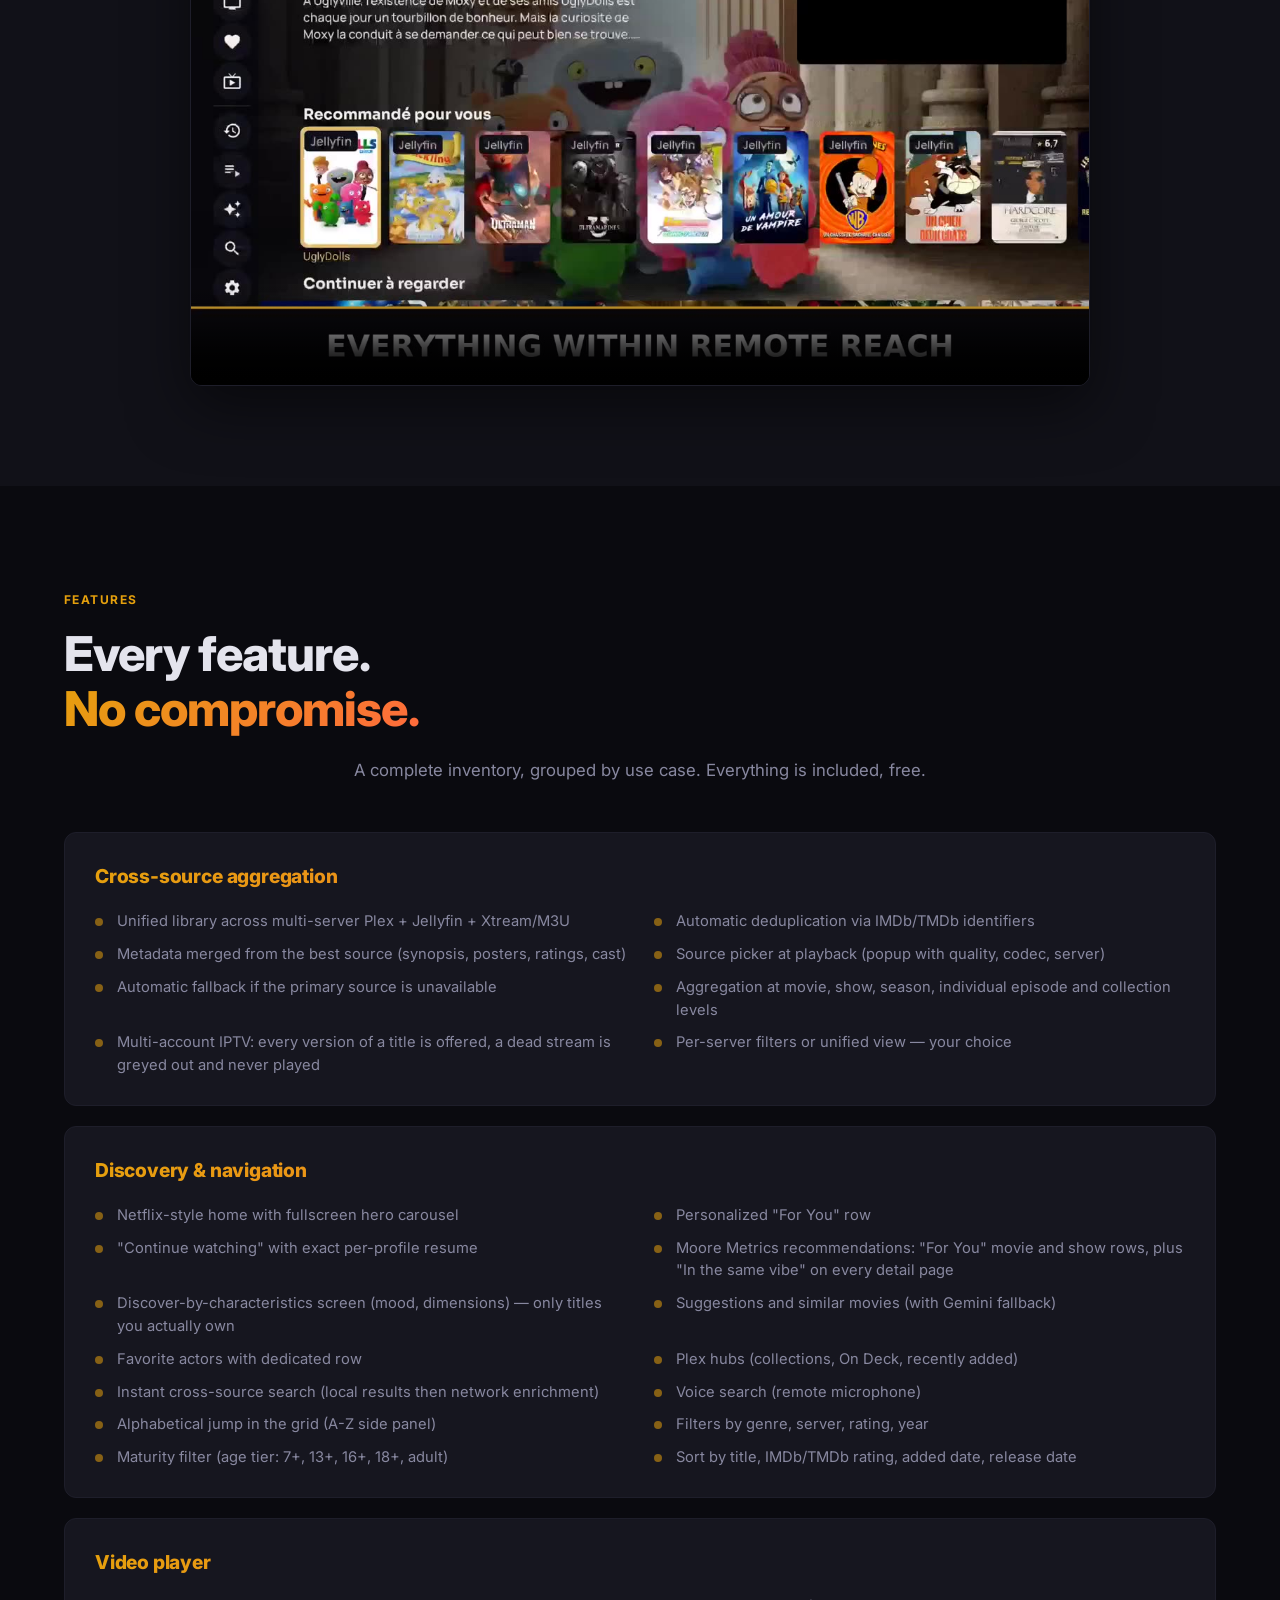
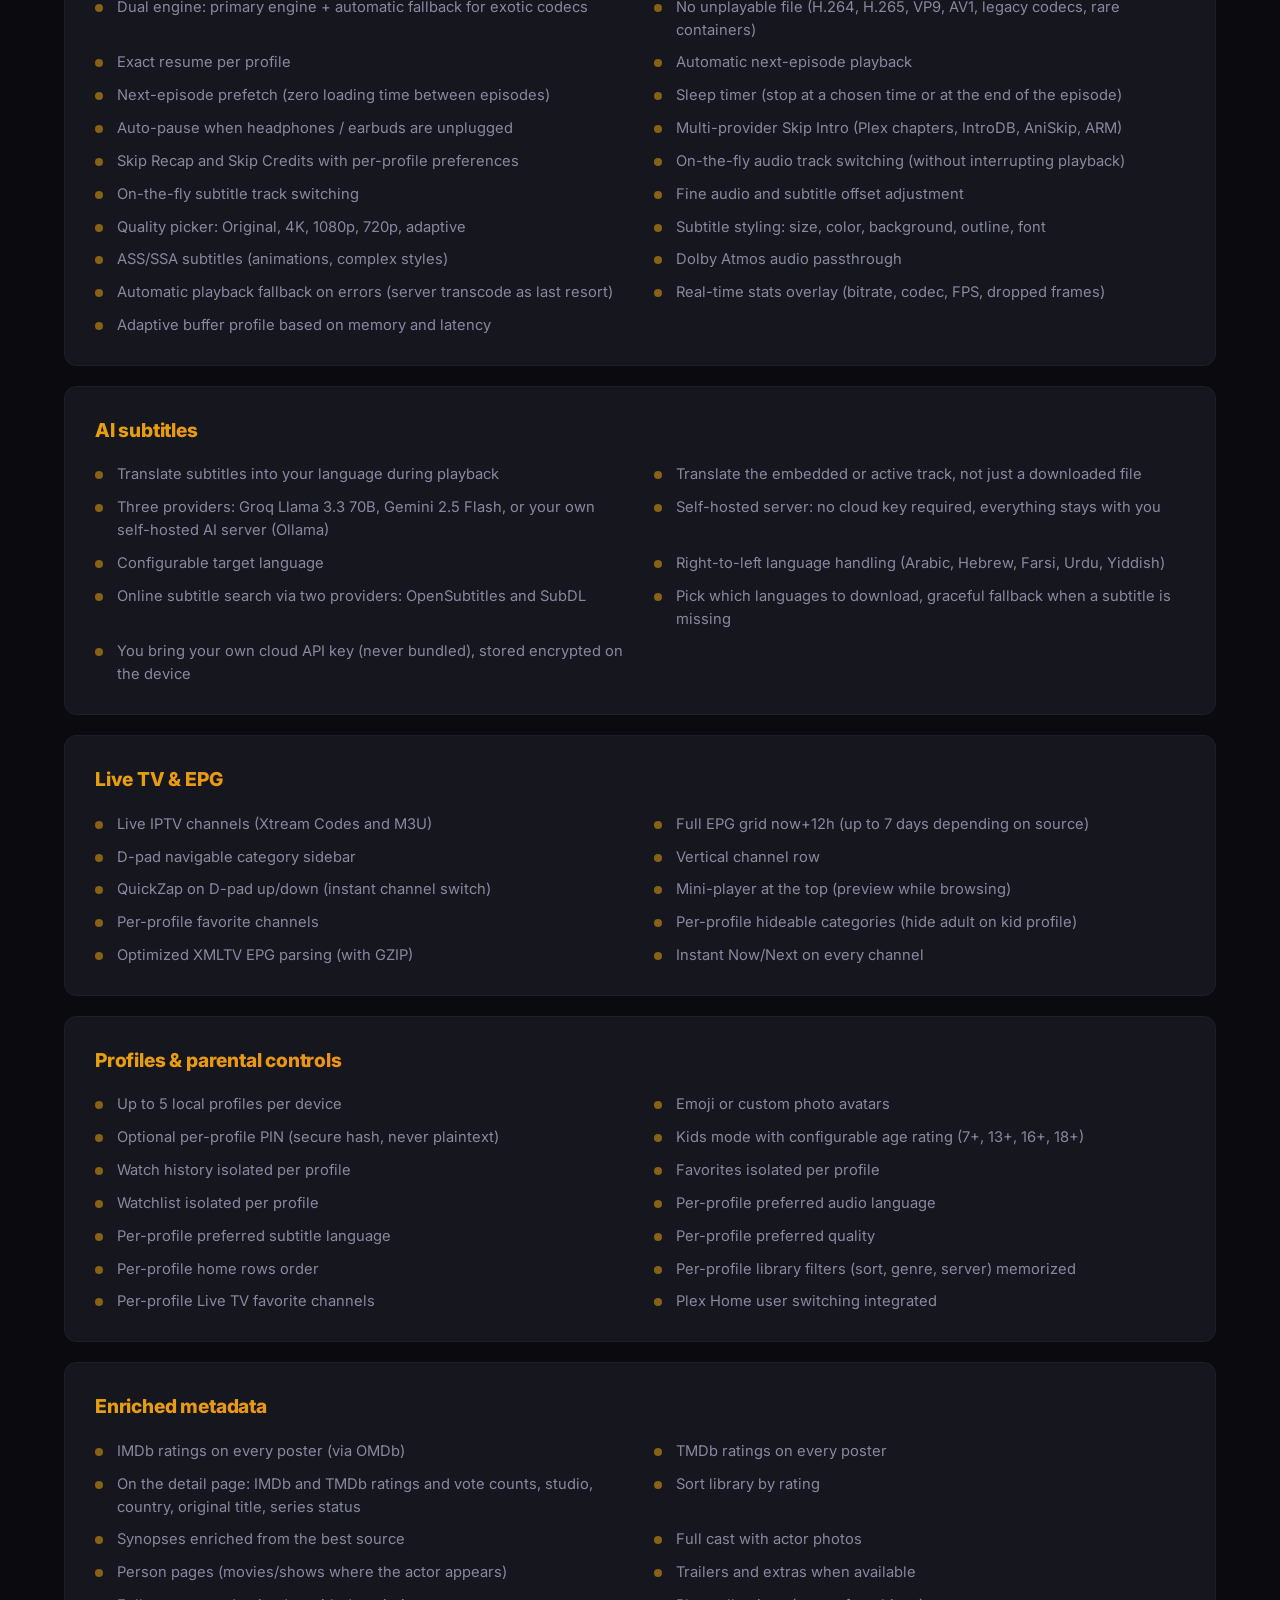
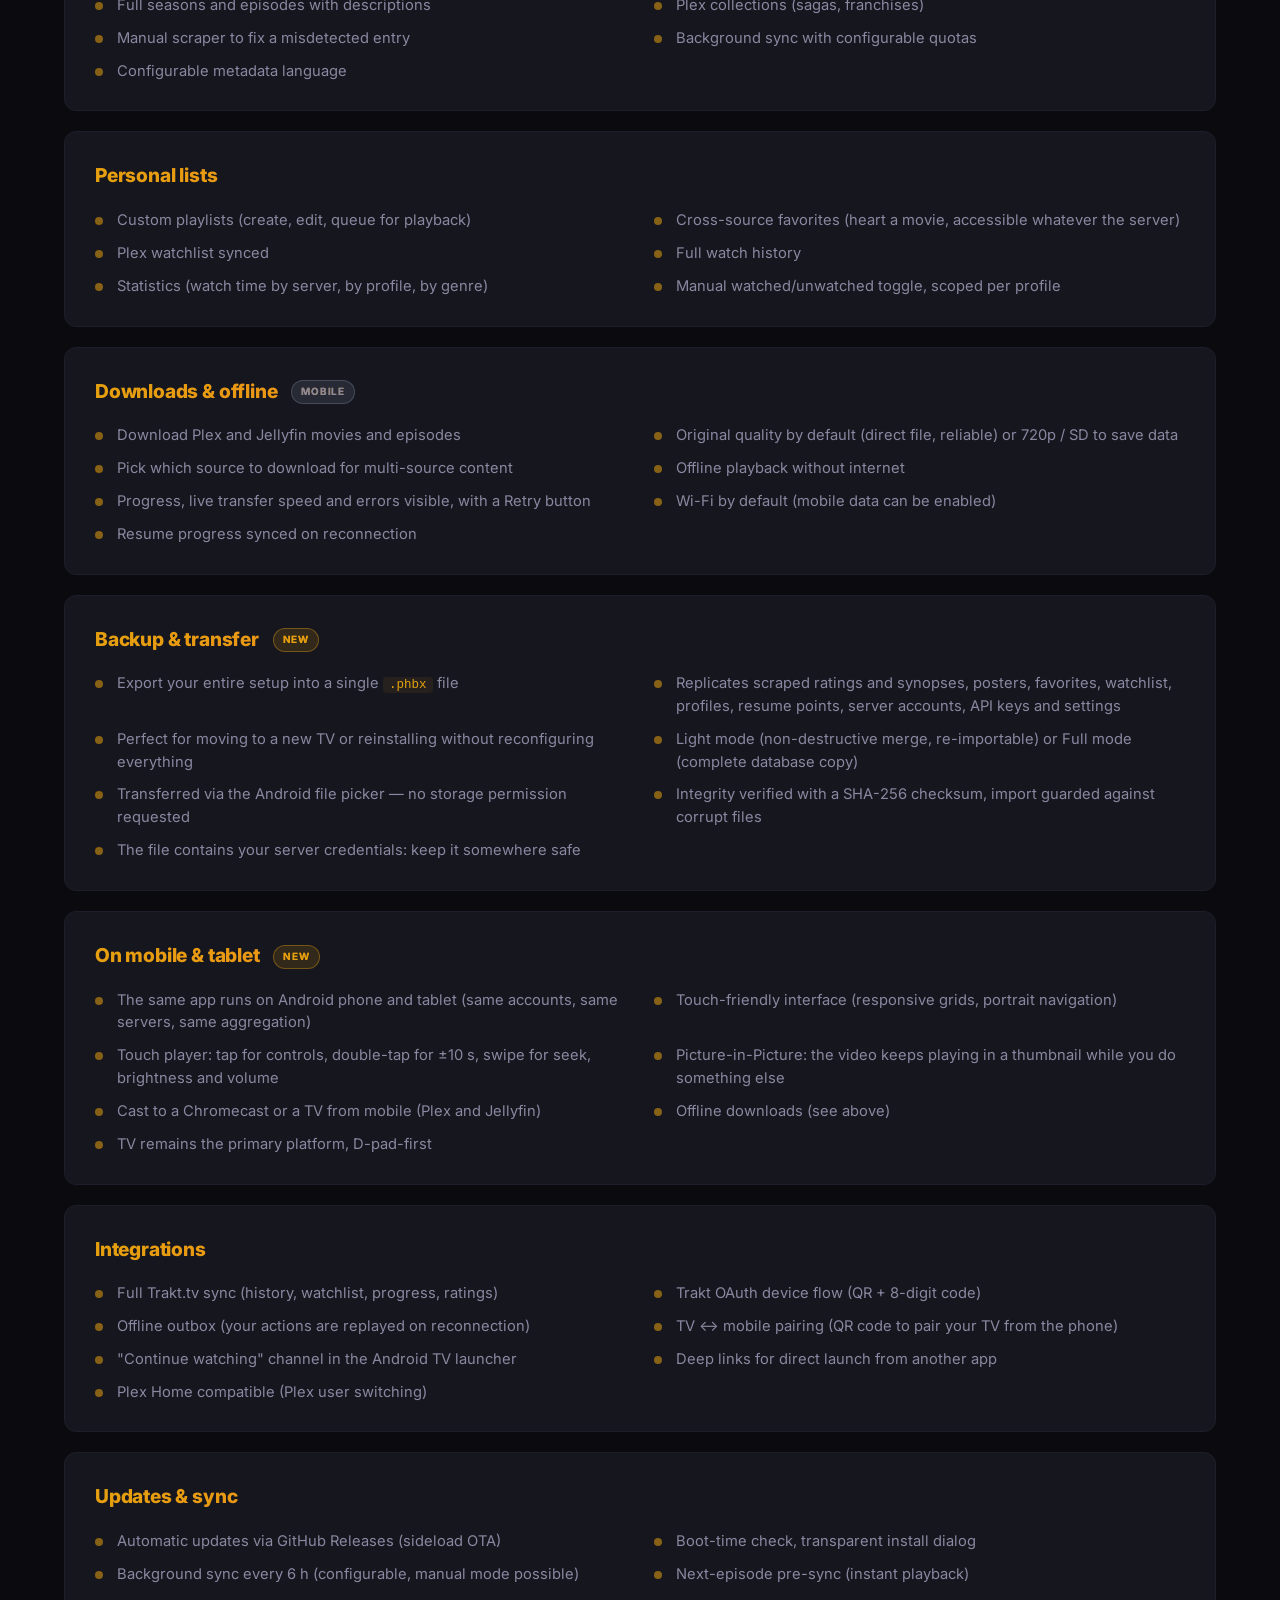
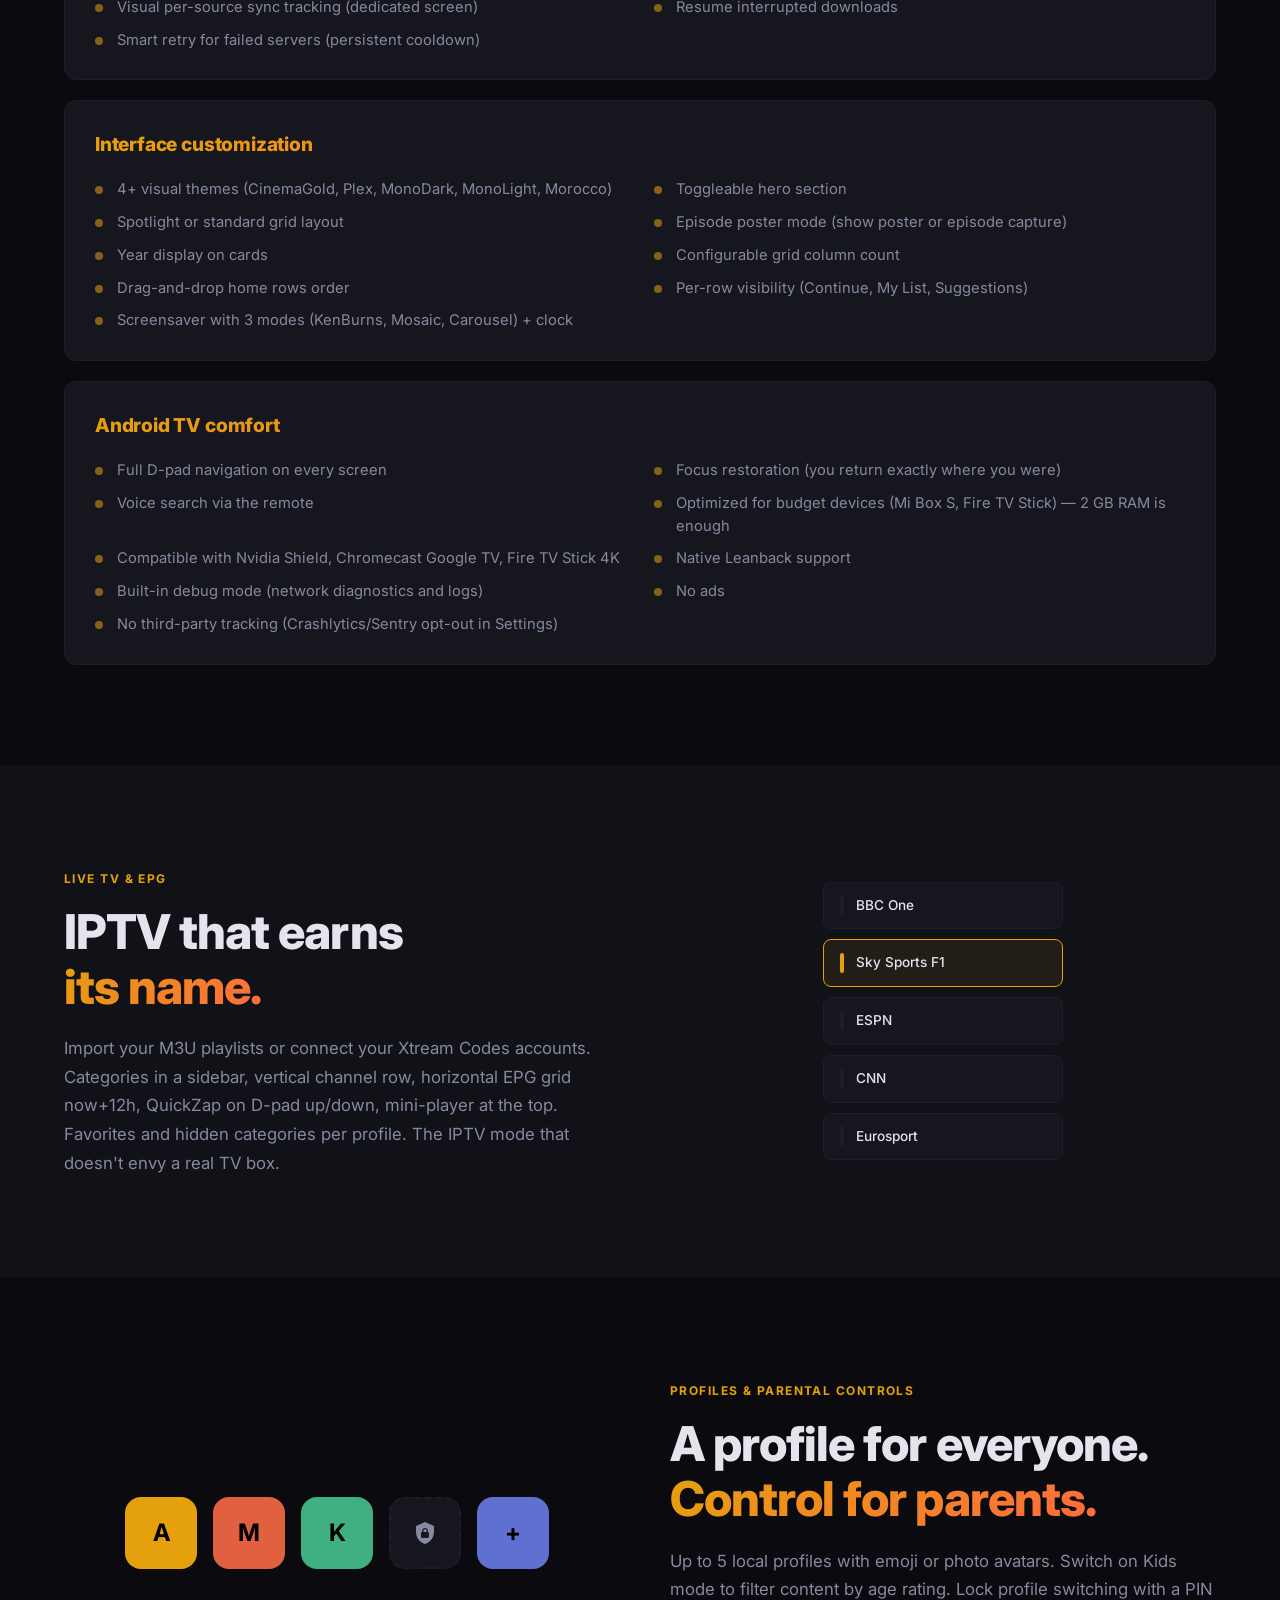
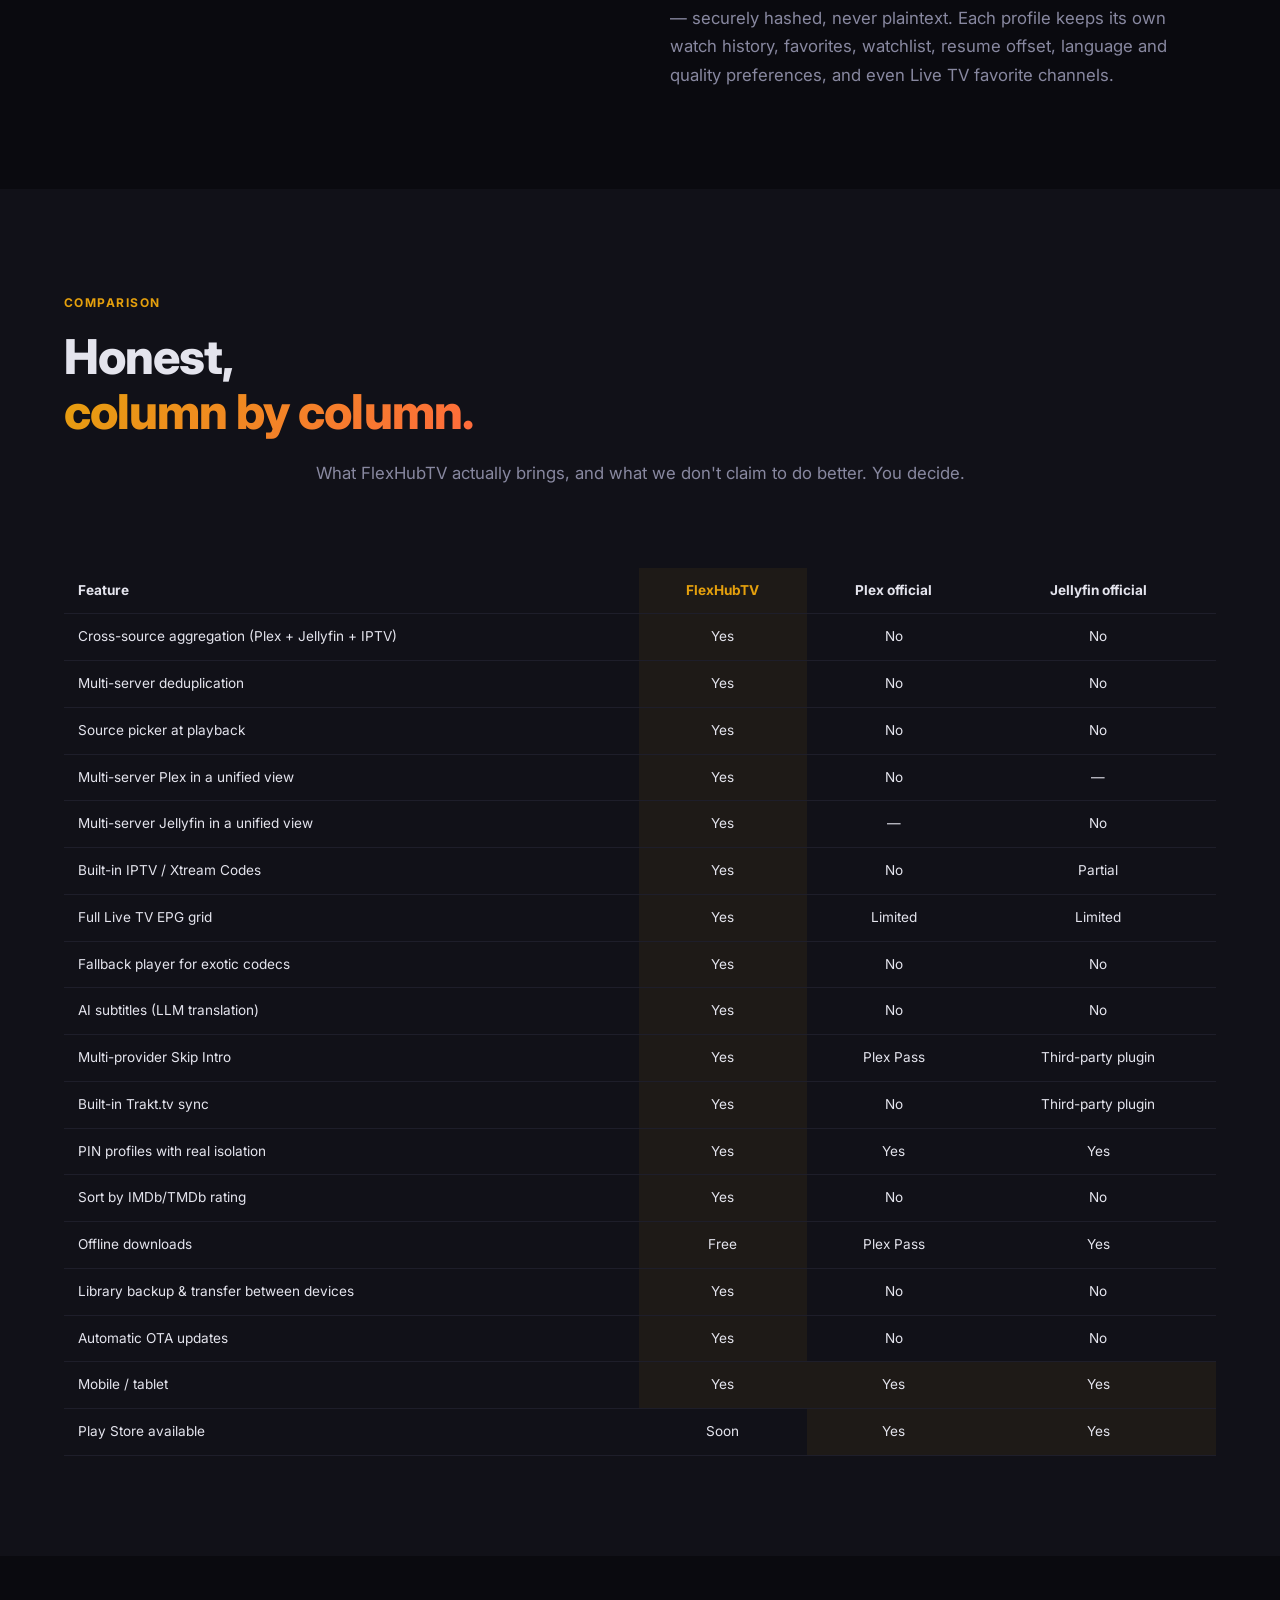
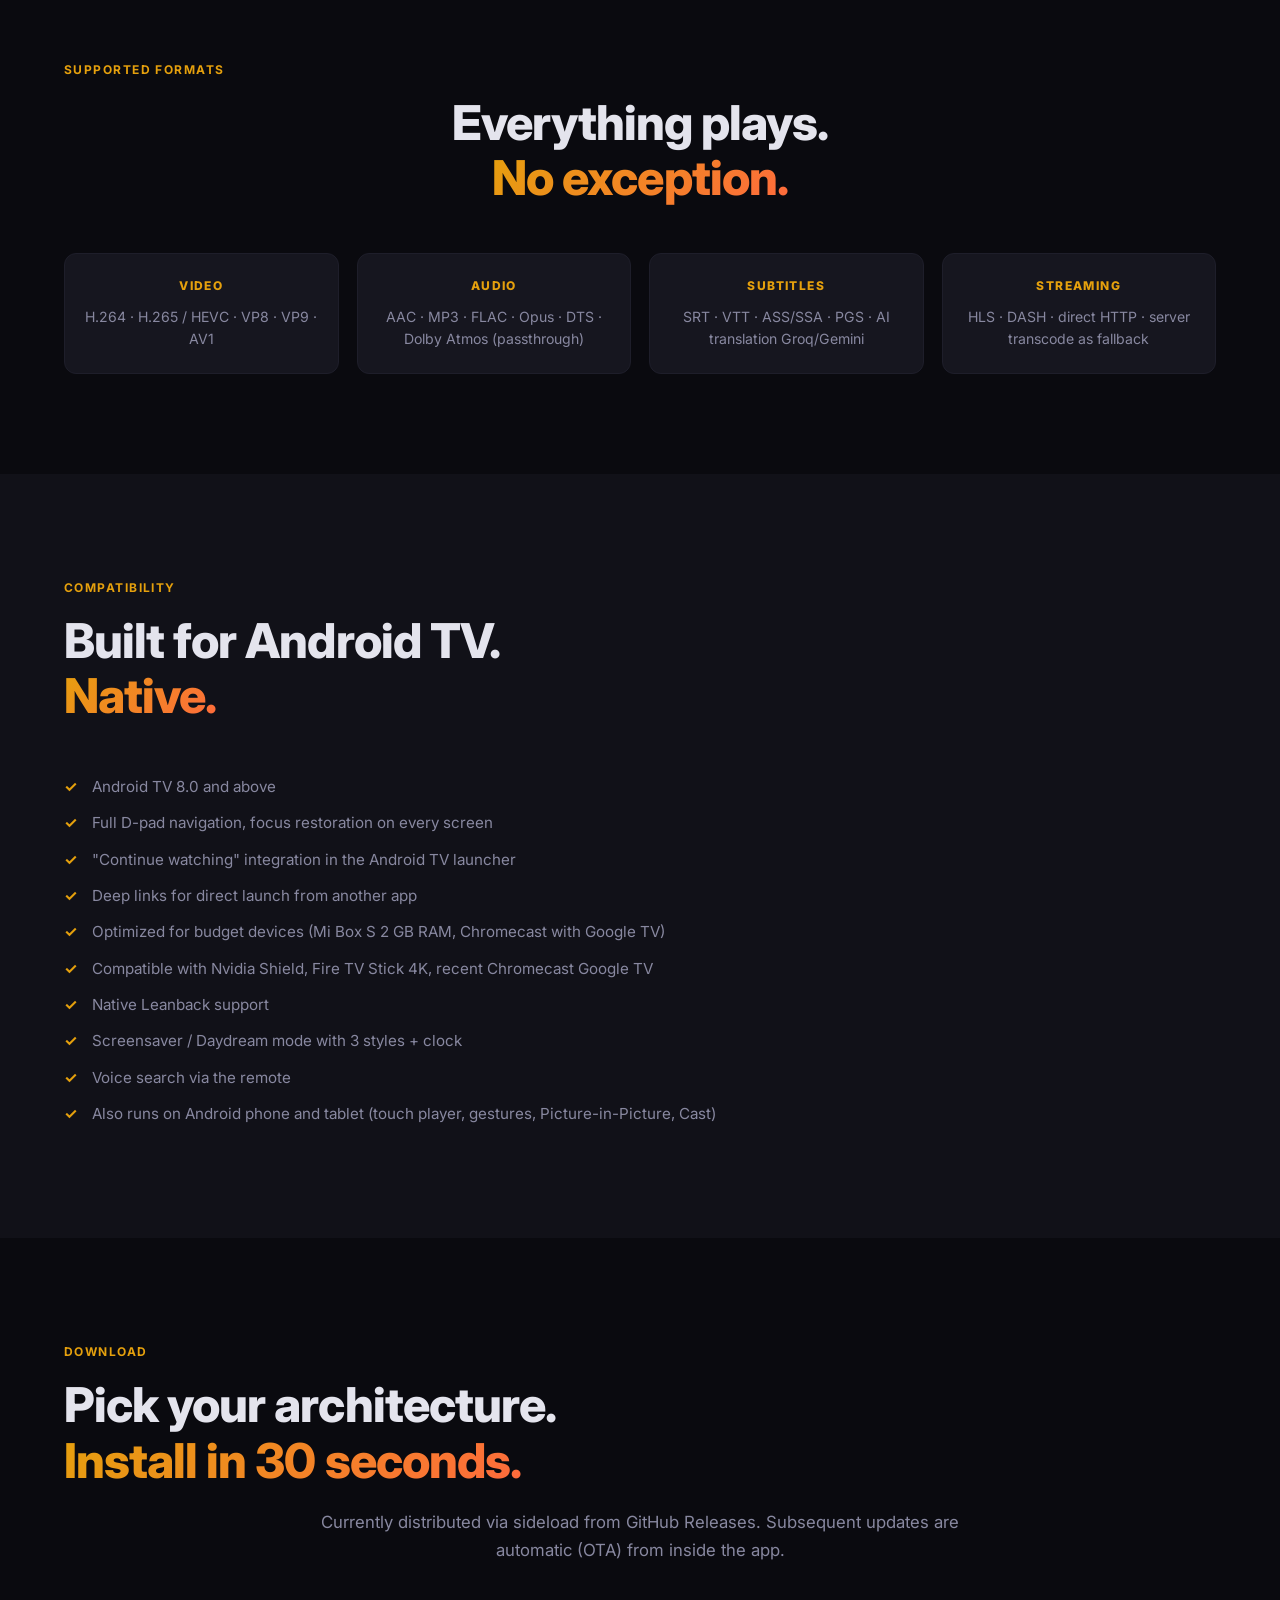
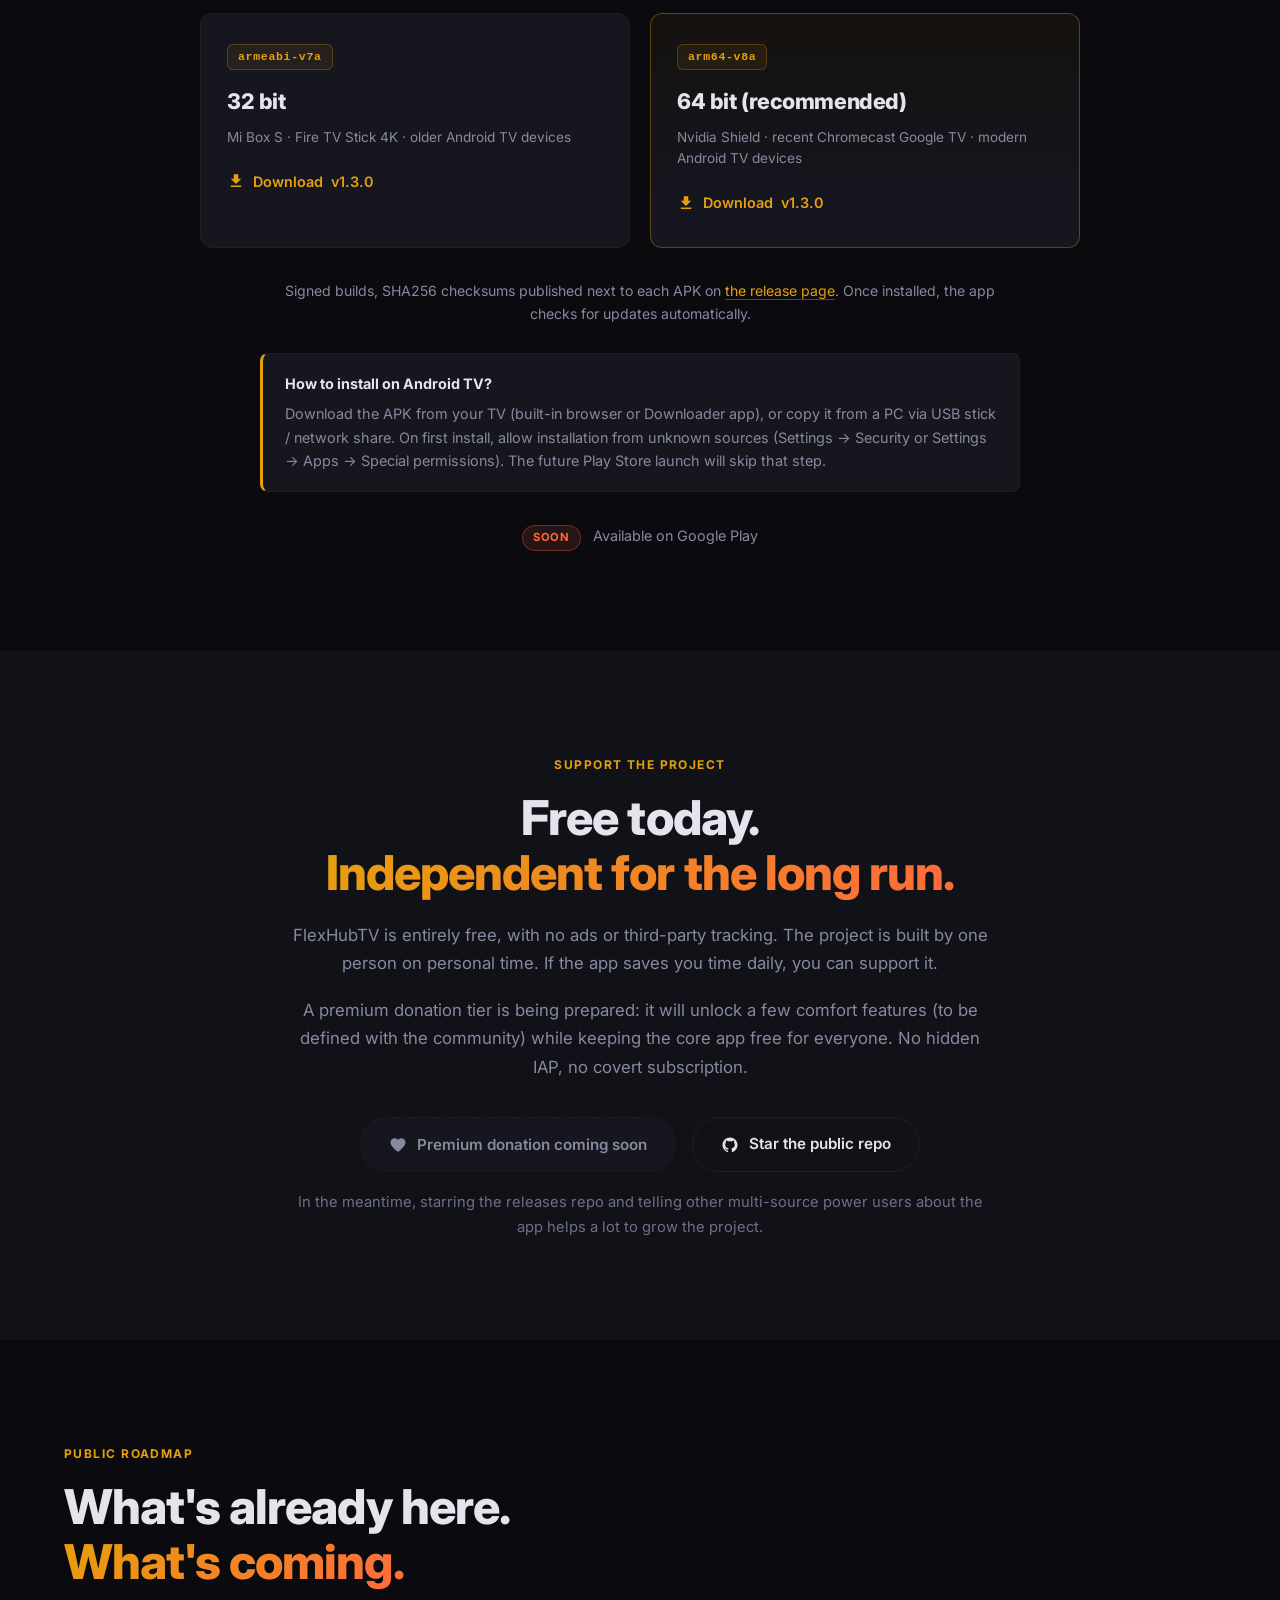
==== commit bc6729dd: "Liens de secours et version du site : v1.0.47 -> v1.3.0 Les noms d'APK de la release v1.3.0 (PlexHub" ====
--- a/en/index.html
+++ b/en/index.html
@@ -56,7 +56,7 @@
     "operatingSystem": "Android TV 8.0+",
     "applicationCategory": "MultimediaApplication",
     "description": "Unified Android TV client (also mobile and tablet) for multi-server Plex, Jellyfin and IPTV/Xtream with cross-source aggregation. A movie present on multiple servers stays a single entry, with source picker at playback. Dual playback engine, PIN profiles, AI subtitles, multi-provider Skip Intro, Live TV EPG, Trakt sync, library backup and transfer between devices, Cast, OTA self-update.",
-    "softwareVersion": "1.0.47",
+    "softwareVersion": "1.3.0",
     "downloadUrl": "https://github.com/ChakirHamzaChahid/PlexhubTV_Release/releases/latest",
     "offers": {
       "@type": "Offer",
@@ -670,23 +670,23 @@
       <p class="section__text section__text--center">Currently distributed via sideload from GitHub Releases. Subsequent updates are automatic (OTA) from inside the app.</p>
 
       <div class="download-grid">
-        <a href="https://github.com/ChakirHamzaChahid/PlexhubTV_Release/releases/download/v1.0.47/PlexHubTV-1.0.47-armeabi-v7a.apk" data-apk="armeabi-v7a" class="download-card">
+        <a href="https://github.com/ChakirHamzaChahid/PlexhubTV_Release/releases/download/v1.3.0/PlexHubTV-1.3.0-armeabi-v7a.apk" data-apk="armeabi-v7a" class="download-card">
           <div class="download-card__abi">armeabi-v7a</div>
           <div class="download-card__title">32 bit</div>
           <p class="download-card__devices">Mi Box S &middot; Fire TV Stick 4K &middot; older Android TV devices</p>
           <div class="download-card__cta">
             <svg width="18" height="18" viewBox="0 0 24 24" fill="currentColor" aria-hidden="true"><path d="M5,20H19V18H5M19,9H15V3H9V9H5L12,16L19,9Z"/></svg>
-            Download <span data-latest-version>v1.0.47</span>
+            Download <span data-latest-version>v1.3.0</span>
           </div>
         </a>
 
-        <a href="https://github.com/ChakirHamzaChahid/PlexhubTV_Release/releases/download/v1.0.47/PlexHubTV-1.0.47-arm64-v8a.apk" data-apk="arm64-v8a" class="download-card download-card--featured">
+        <a href="https://github.com/ChakirHamzaChahid/PlexhubTV_Release/releases/download/v1.3.0/PlexHubTV-1.3.0-arm64-v8a.apk" data-apk="arm64-v8a" class="download-card download-card--featured">
           <div class="download-card__abi">arm64-v8a</div>
           <div class="download-card__title">64 bit (recommended)</div>
           <p class="download-card__devices">Nvidia Shield &middot; recent Chromecast Google TV &middot; modern Android TV devices</p>
           <div class="download-card__cta">
             <svg width="18" height="18" viewBox="0 0 24 24" fill="currentColor" aria-hidden="true"><path d="M5,20H19V18H5M19,9H15V3H9V9H5L12,16L19,9Z"/></svg>
-            Download <span data-latest-version>v1.0.47</span>
+            Download <span data-latest-version>v1.3.0</span>
           </div>
         </a>
       </div>
@@ -733,7 +733,7 @@
       <div class="roadmap-grid">
         <div class="roadmap-item roadmap-item--done">
           <div class="roadmap-item__status">Now</div>
-          <h3 class="roadmap-item__title">Sideload <span data-latest-version>v1.0.47</span></h3>
+          <h3 class="roadmap-item__title">Sideload <span data-latest-version>v1.3.0</span></h3>
           <p class="roadmap-item__text">Cross-source aggregation, multi-server Plex, Jellyfin, IPTV/Xtream, Live TV EPG, PIN profiles, AI subtitles (including self-hosted server), multi-provider Skip Intro, dual-engine player, <code>.phbx</code> backup & transfer, OTA self-update.</p>
         </div>
         <div class="roadmap-item roadmap-item--done">
@@ -994,7 +994,7 @@
     revealElements.forEach(el => observer.observe(el));
   </script>
 
-  <!-- Auto-resolve latest APK from GitHub Releases API. Fallback = static v1.0.47 URLs above. -->
+  <!-- Auto-resolve latest APK from GitHub Releases API. Fallback = static v1.3.0 URLs above. -->
   <script>
   (async () => {
     try {
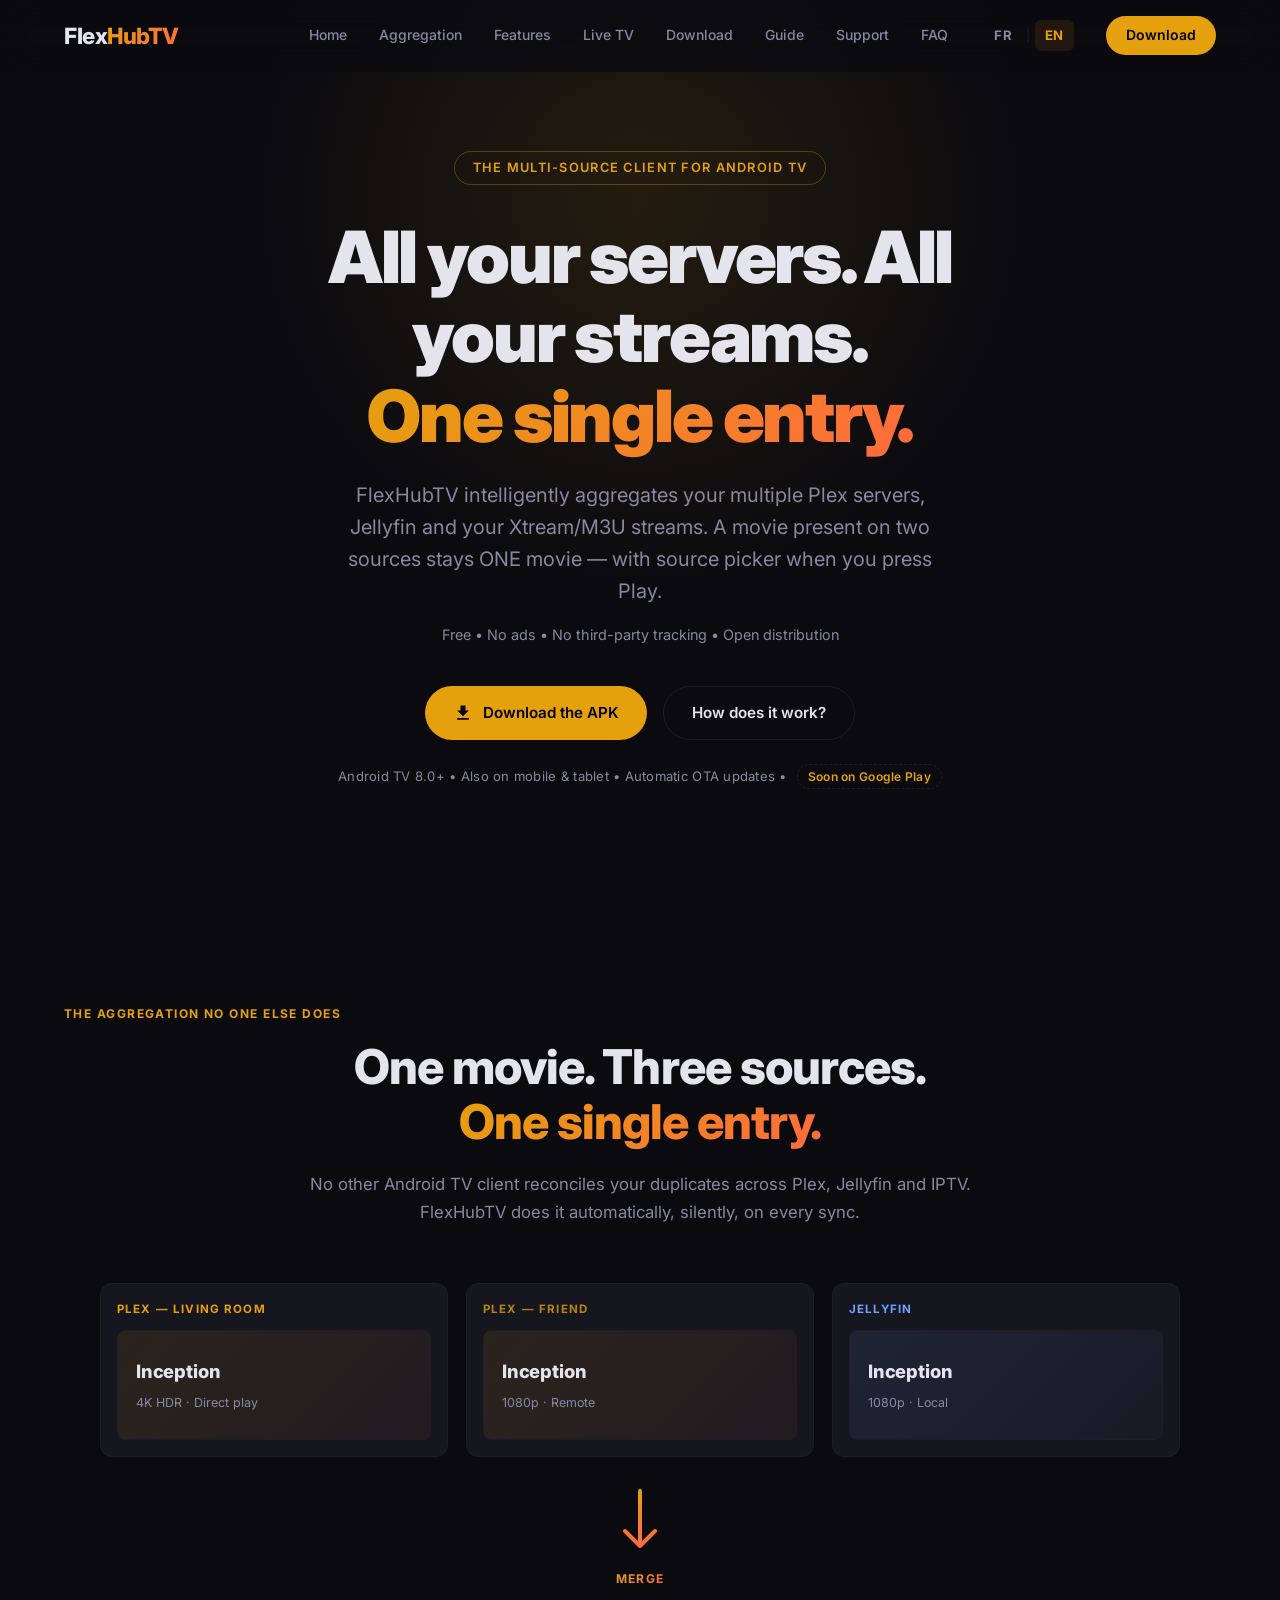
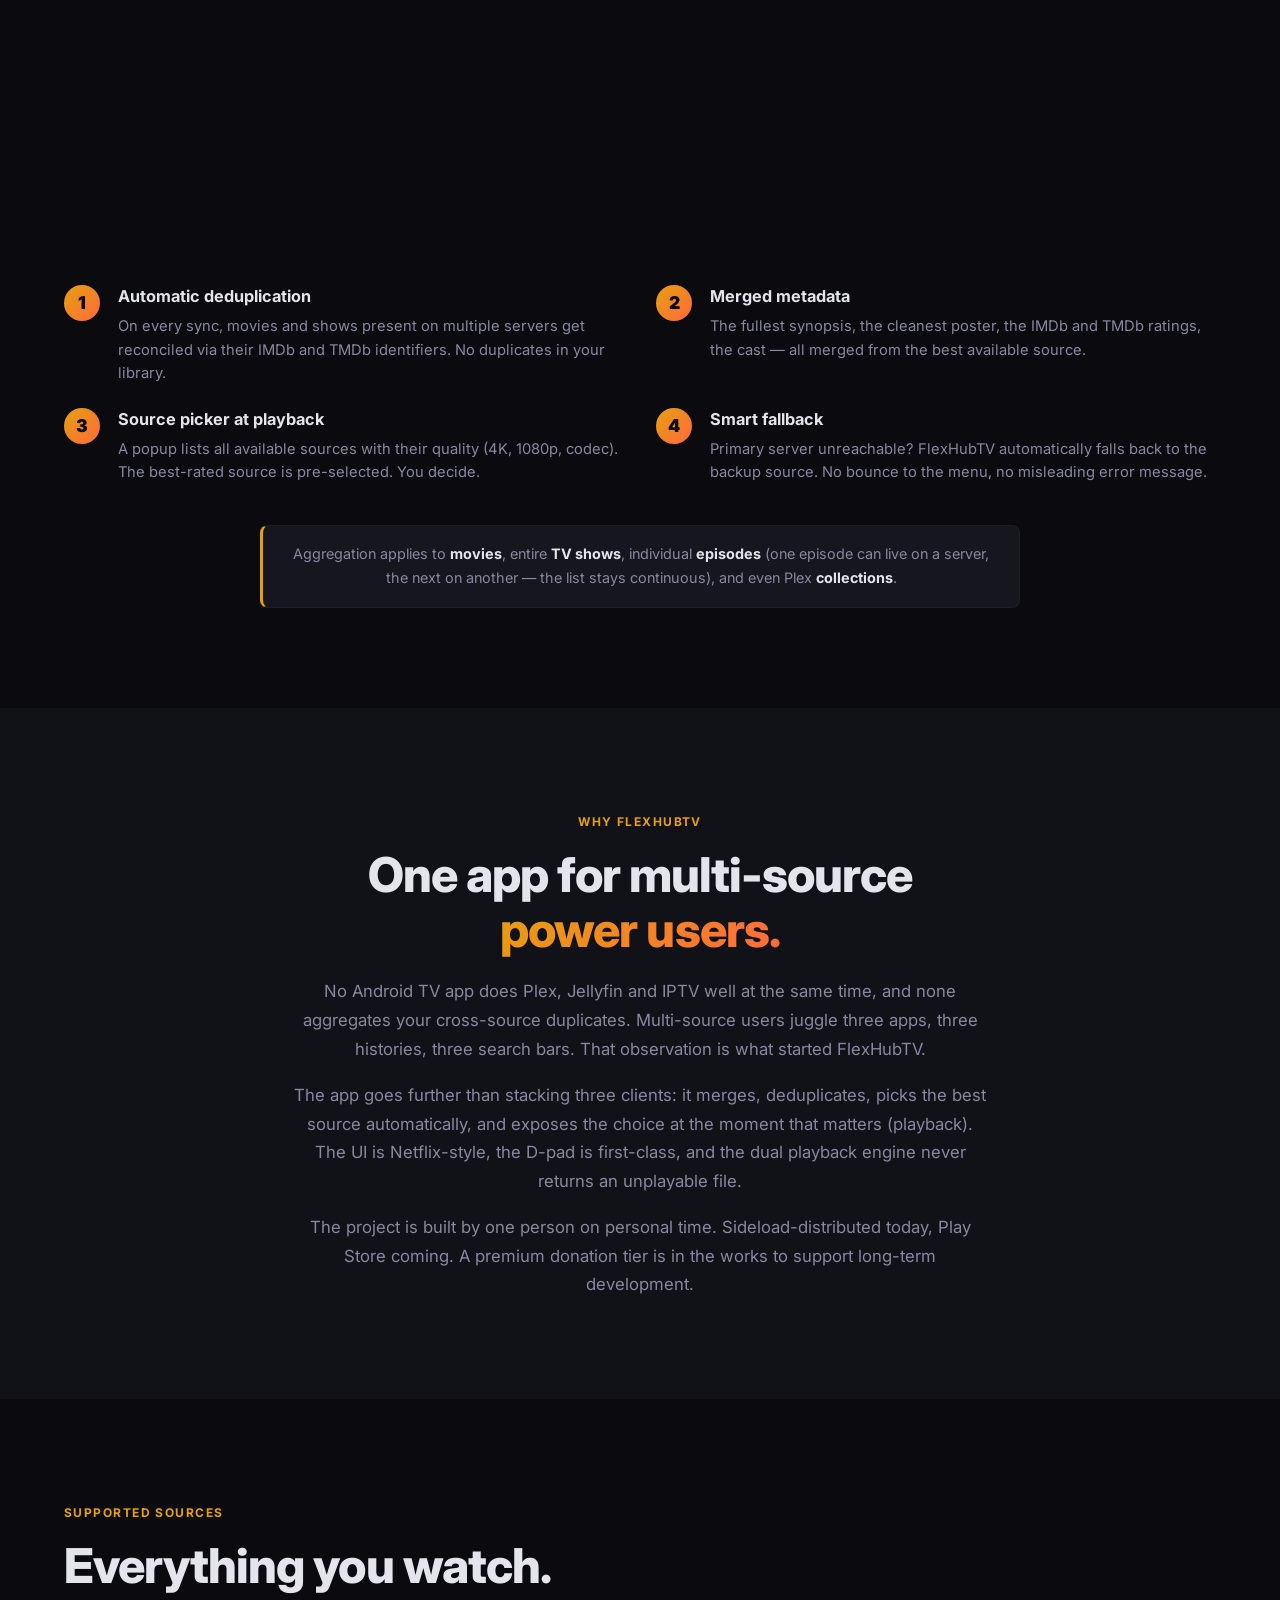
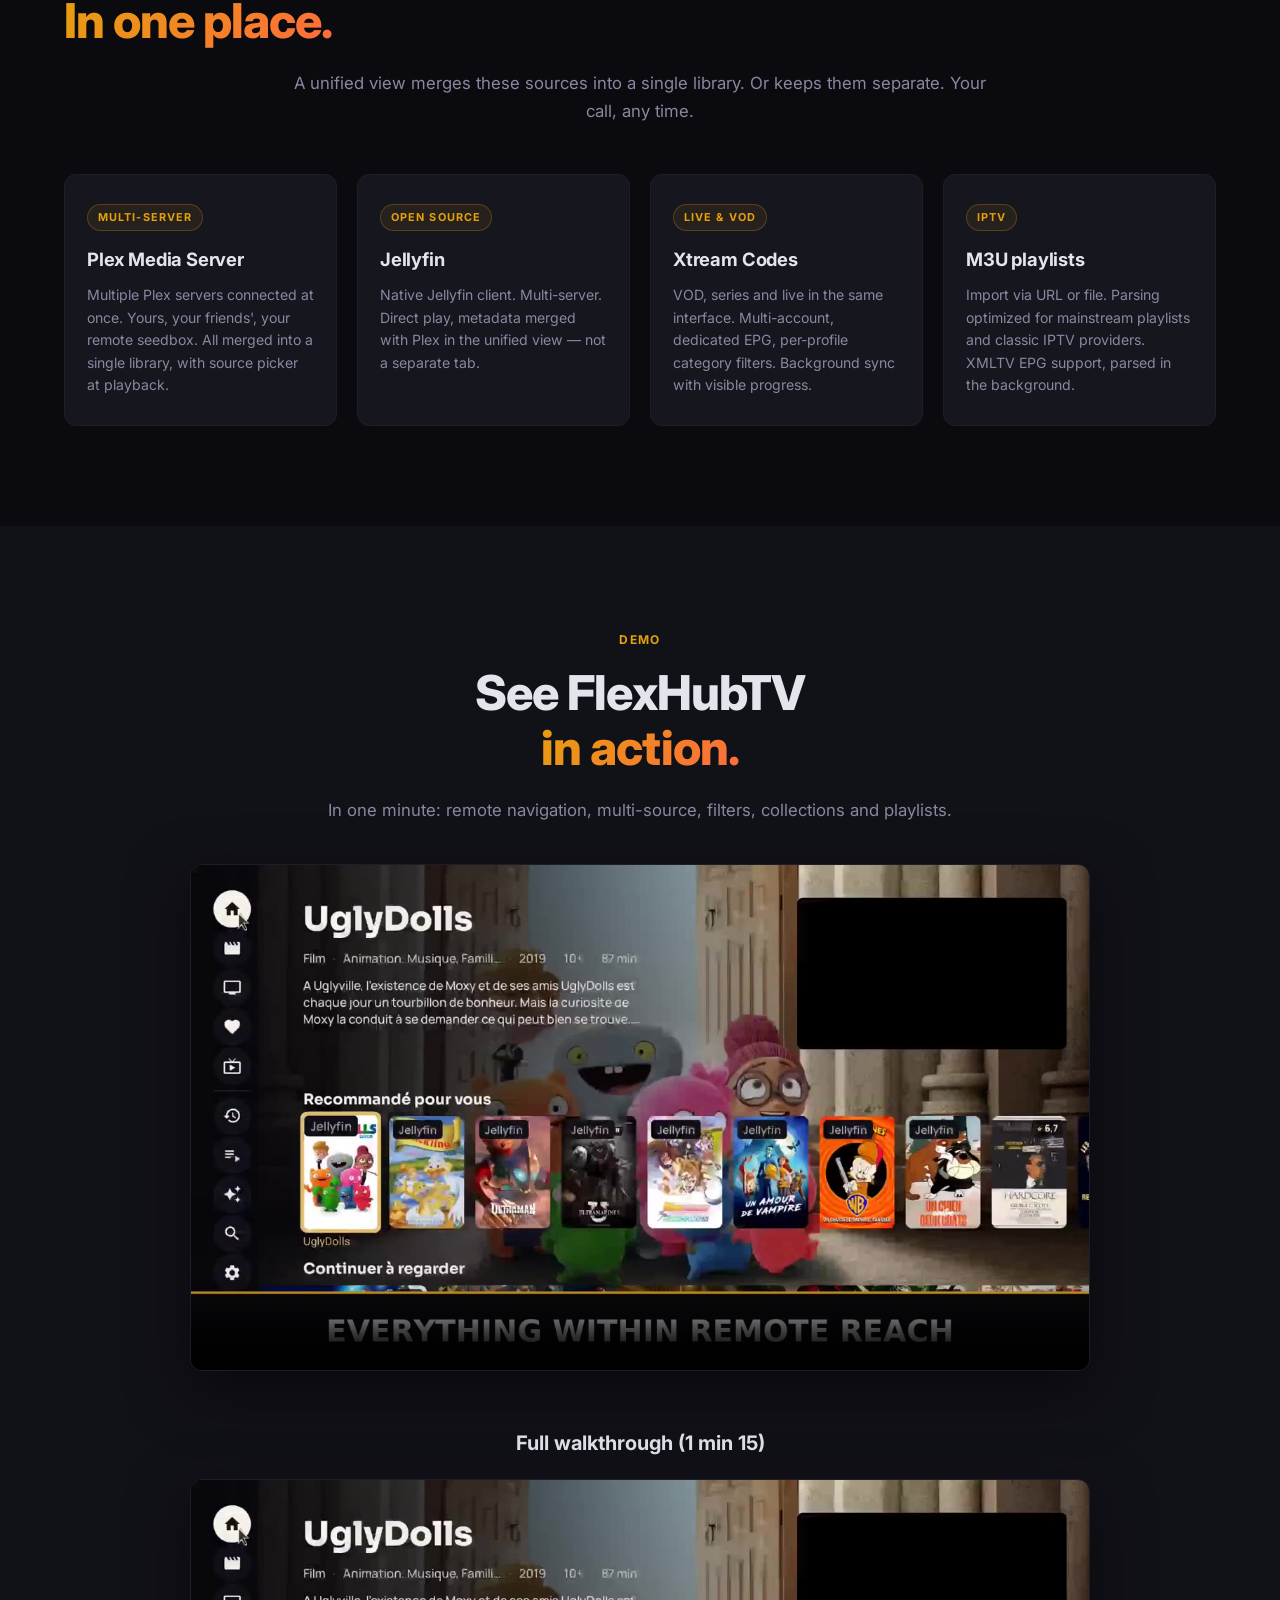
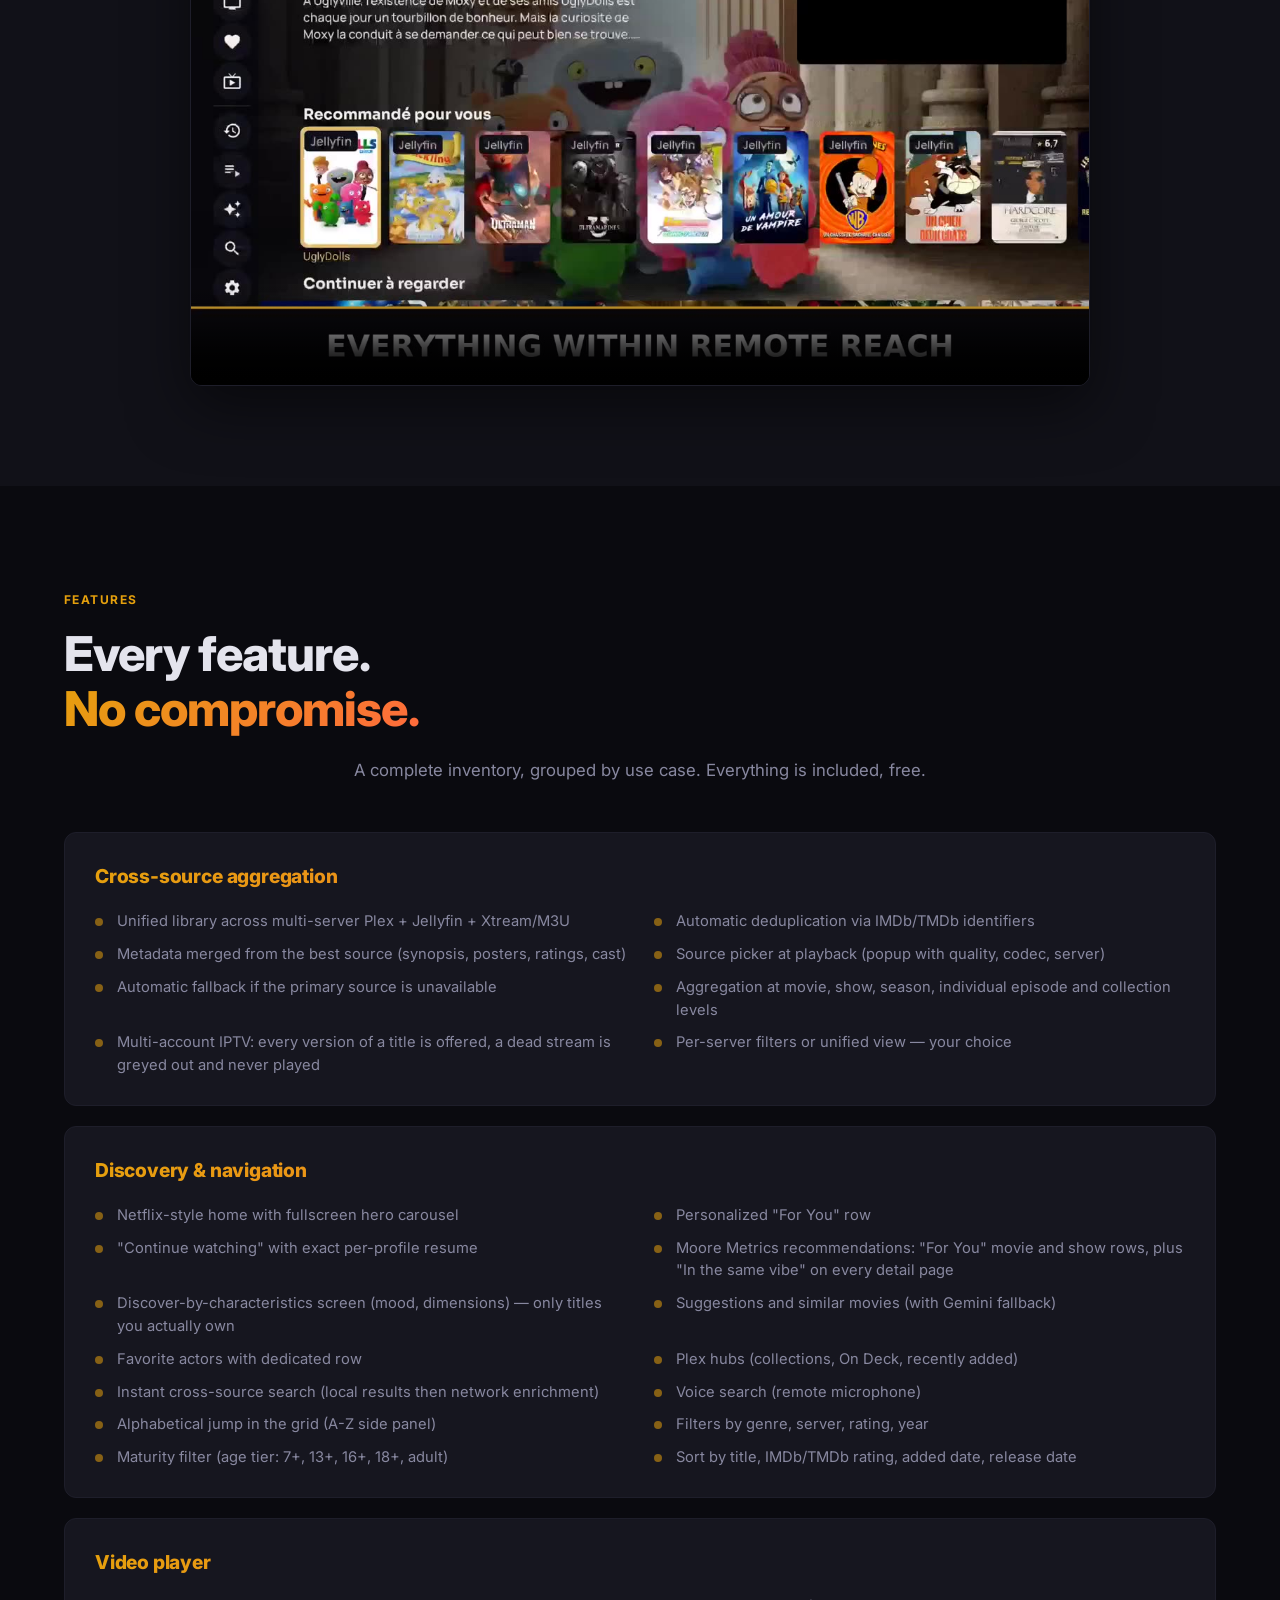
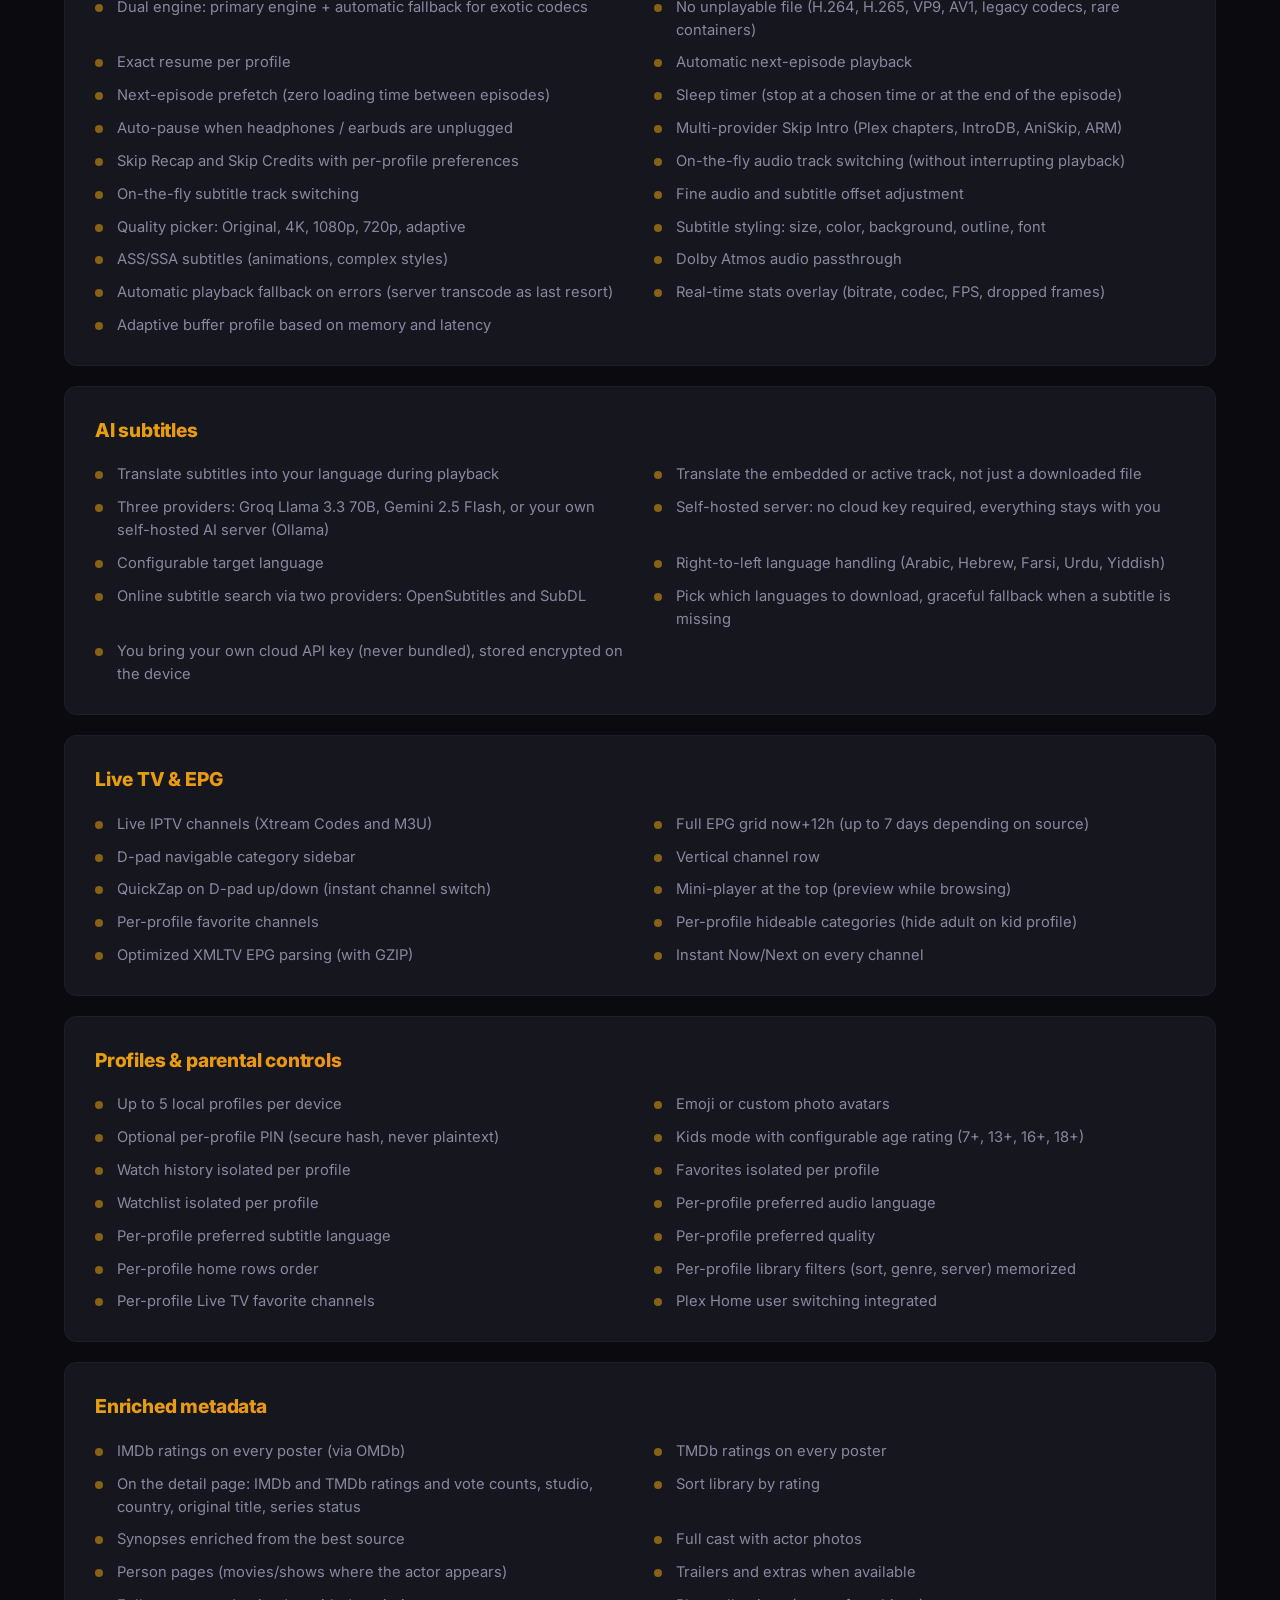
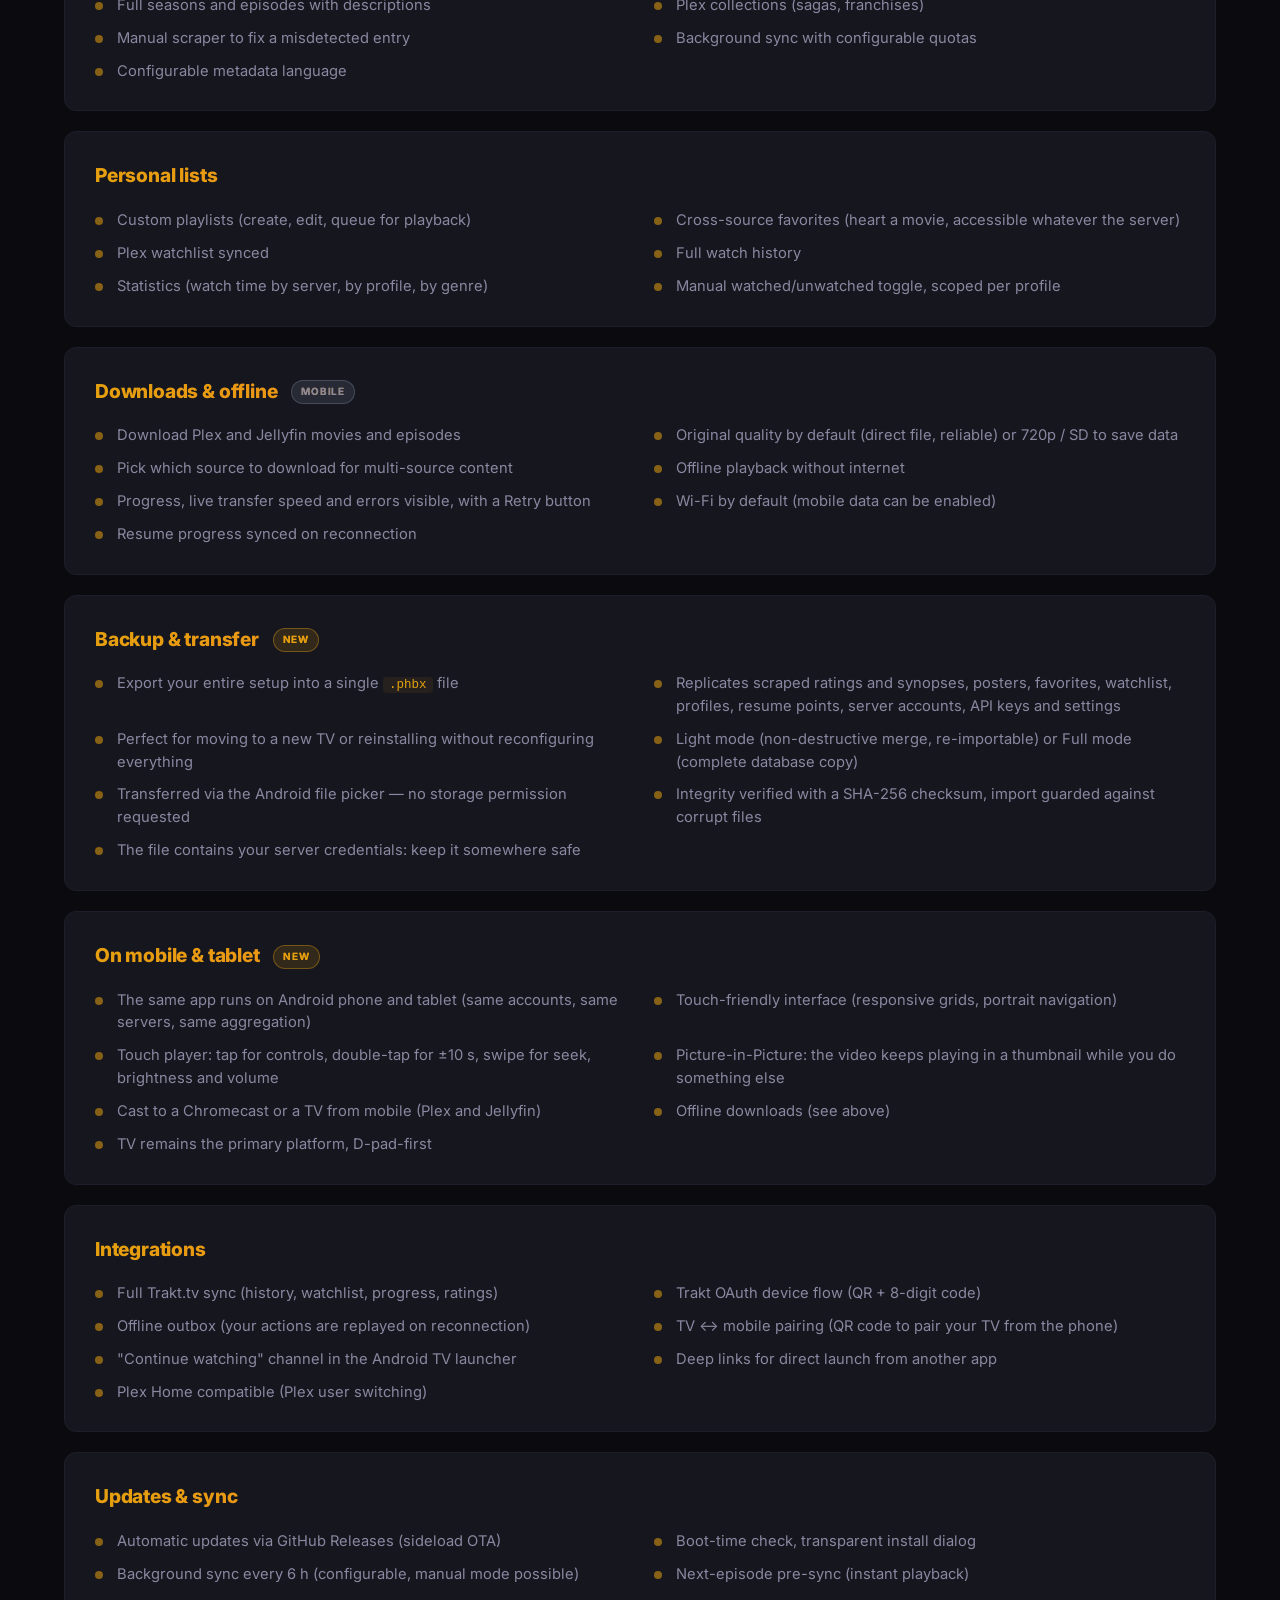
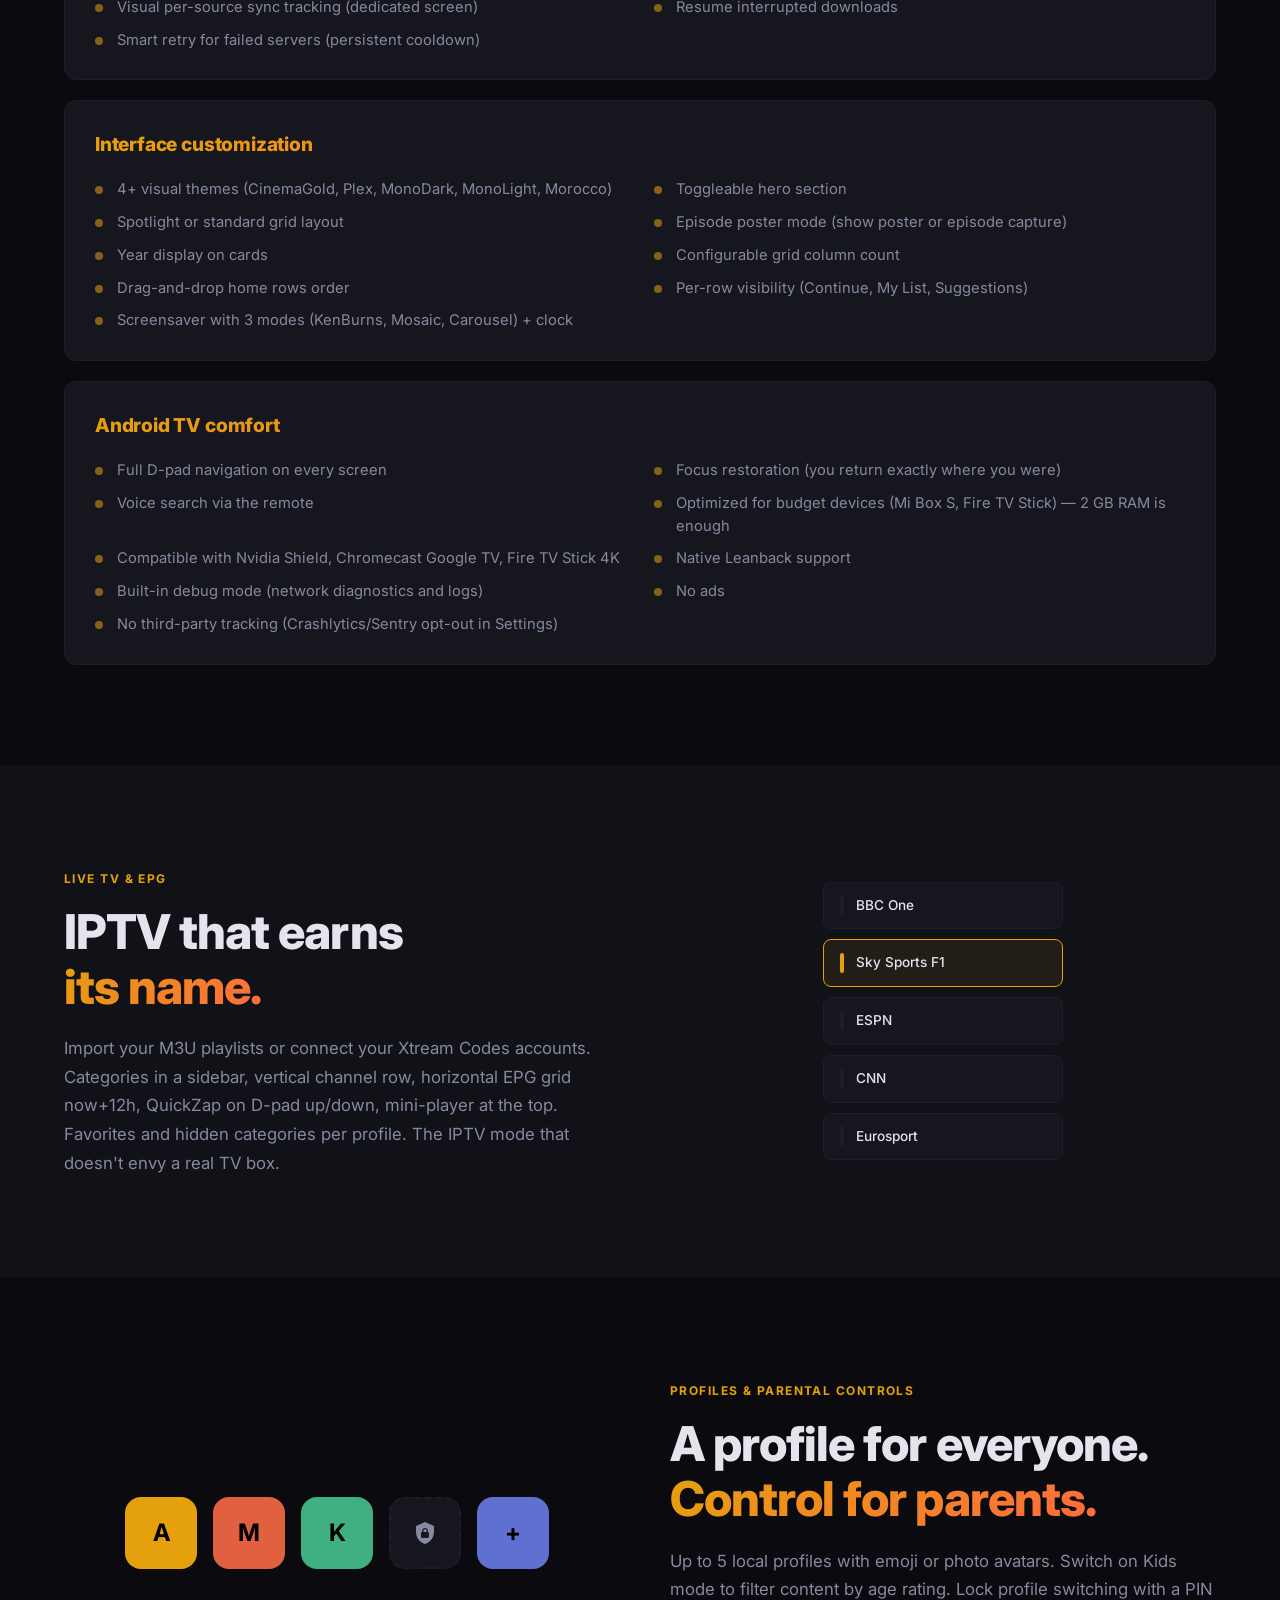
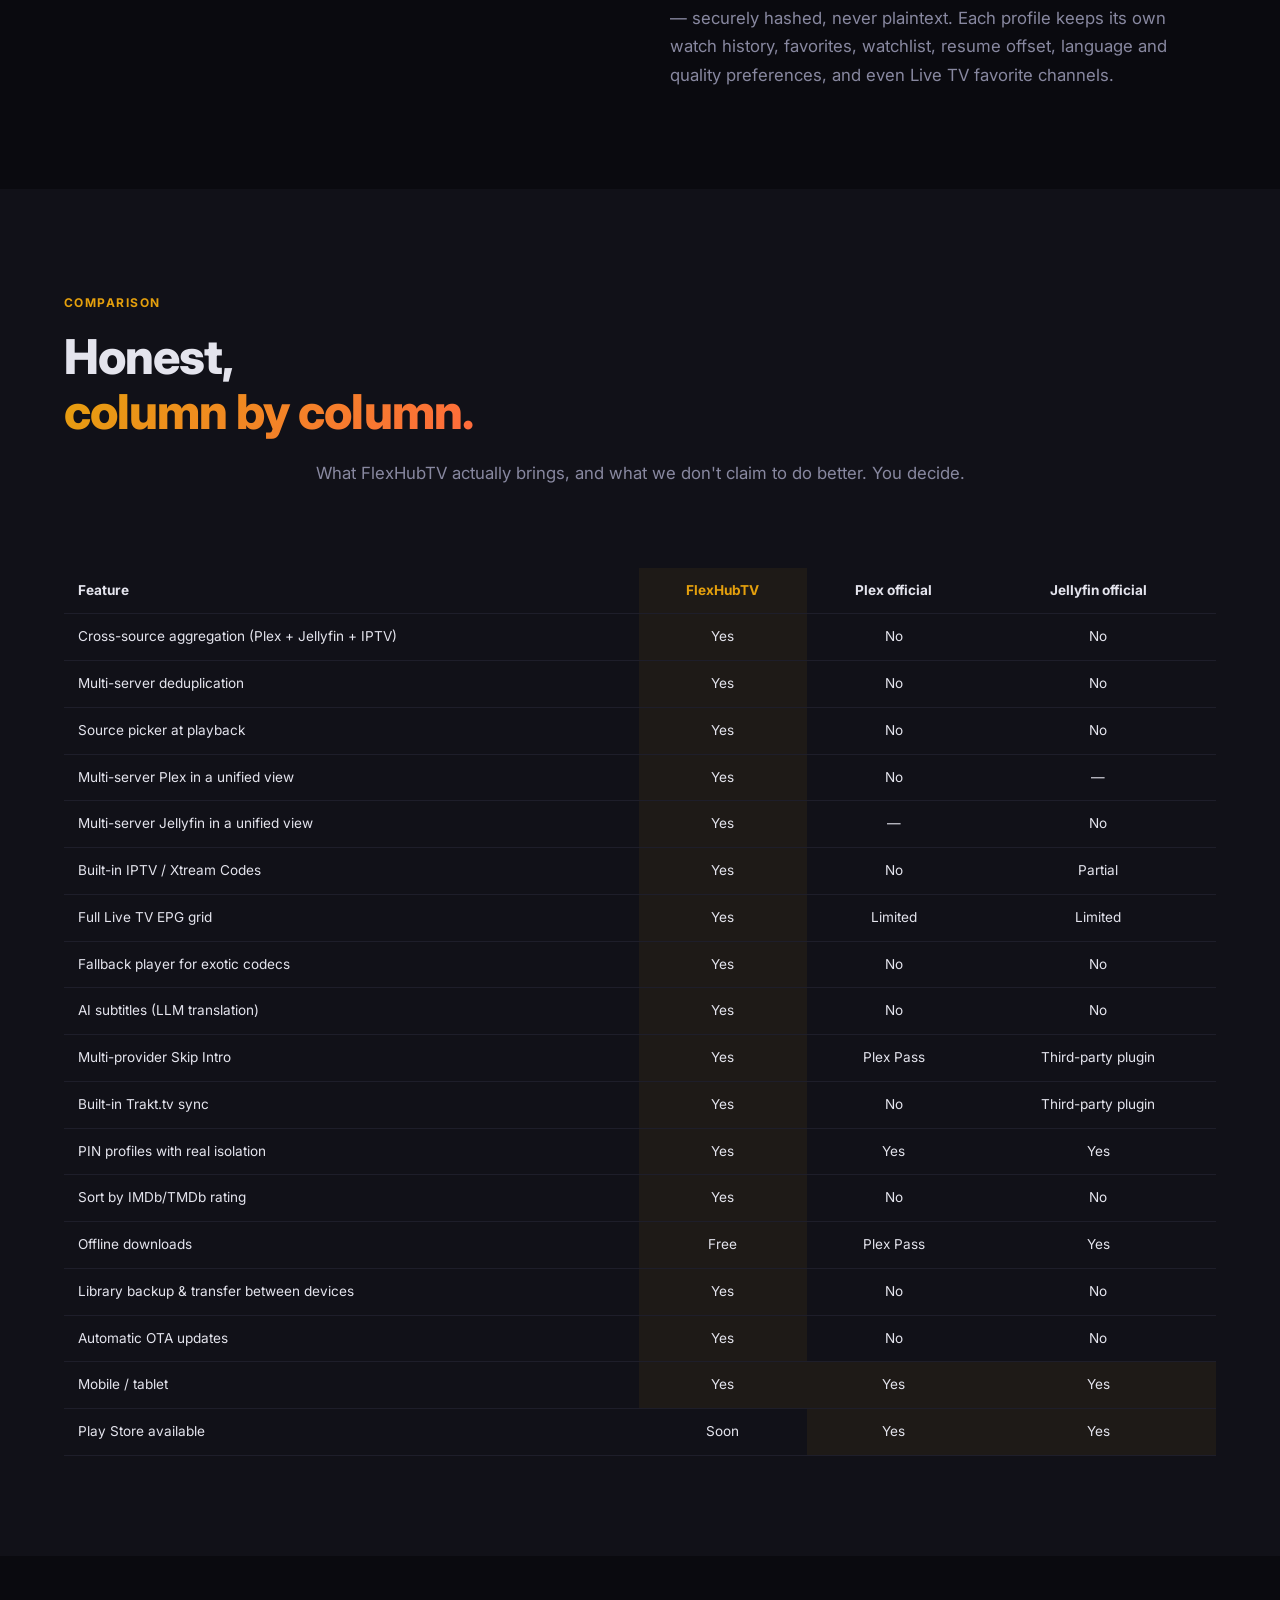
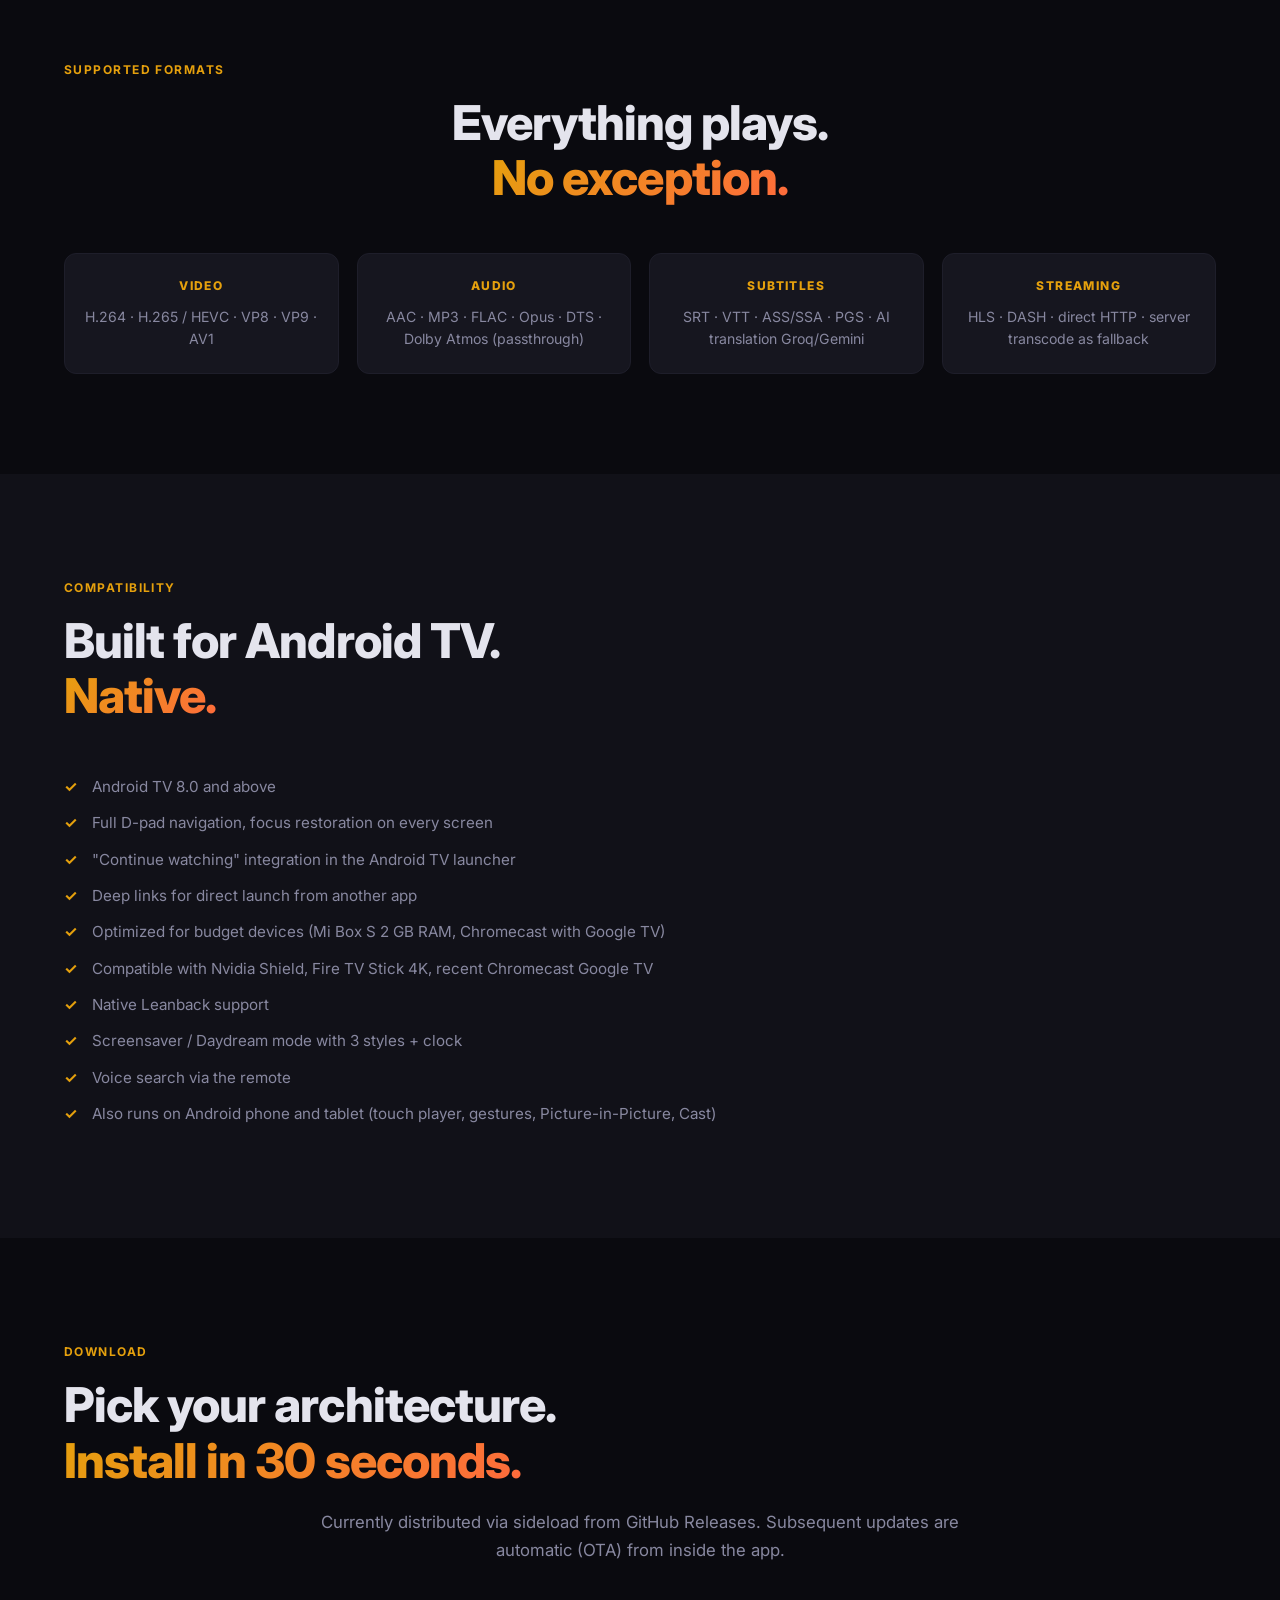
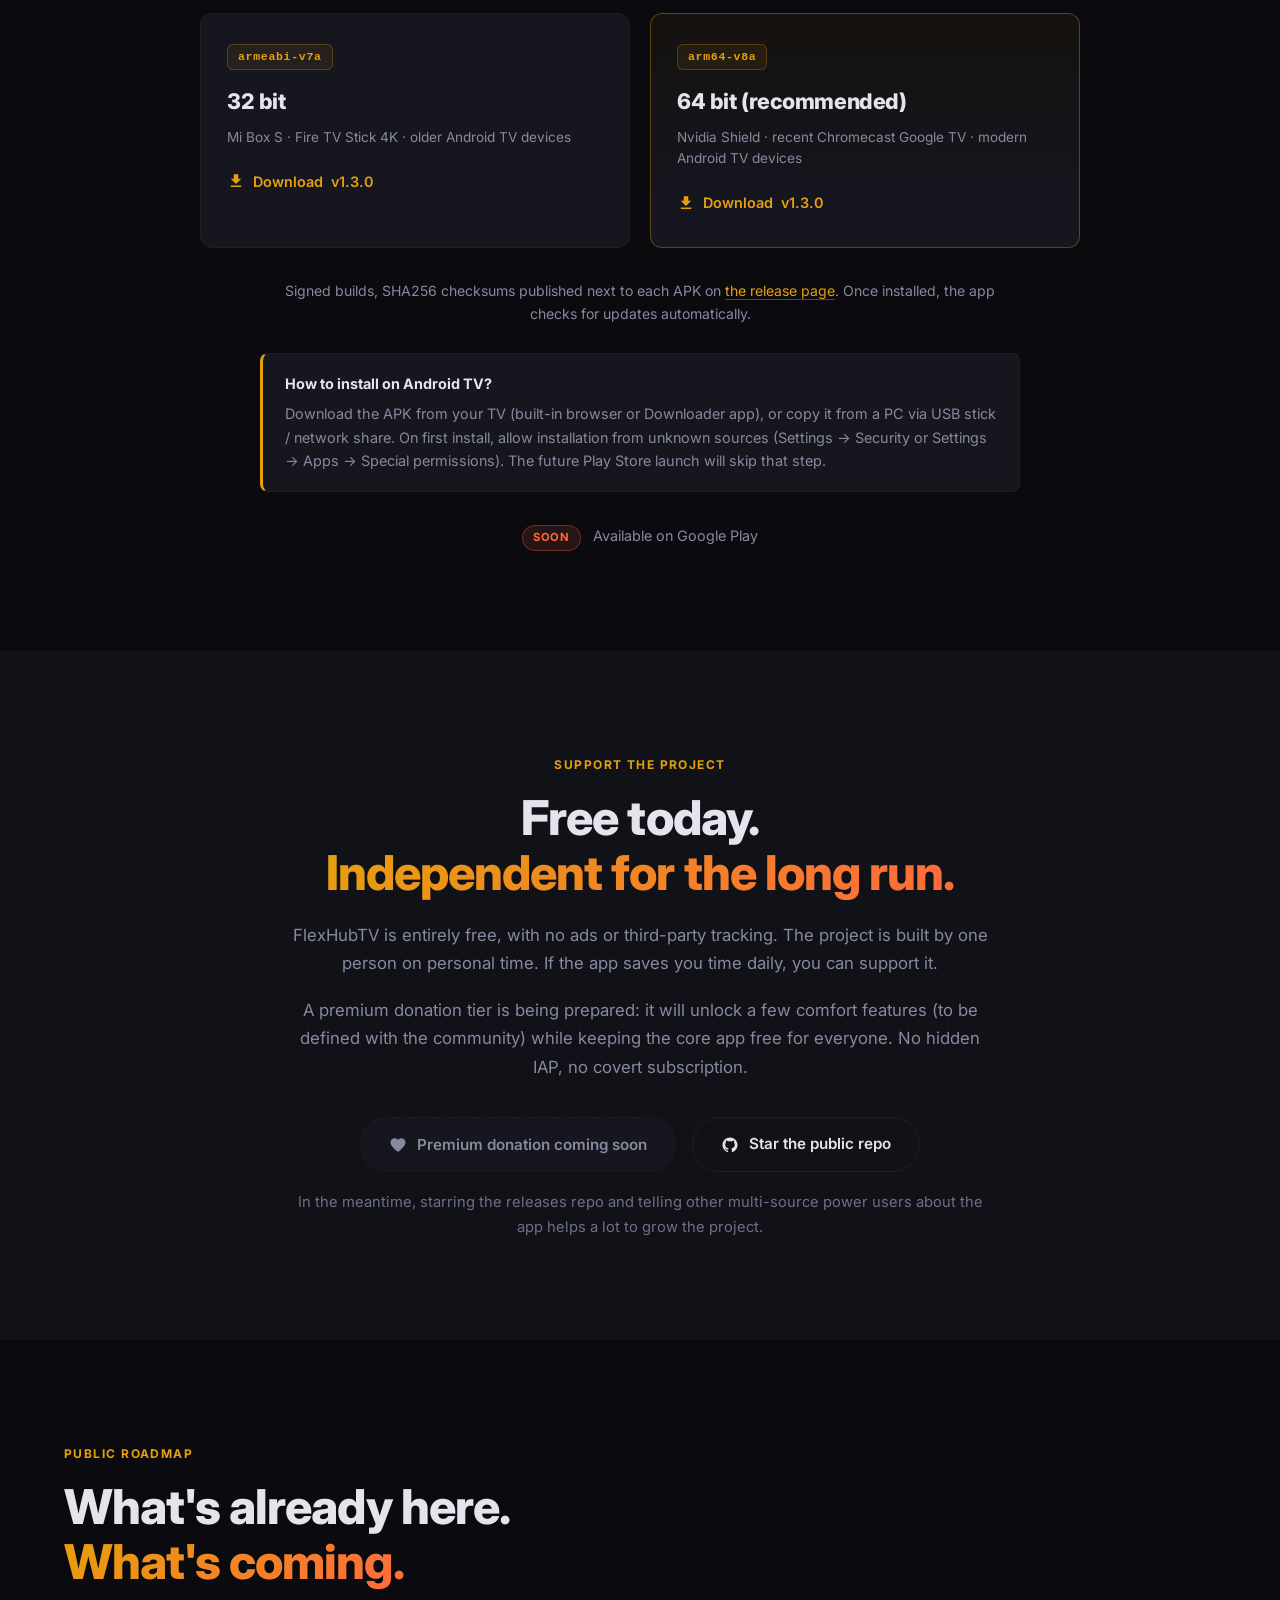
==== commit 1cdae2bc: "Logo d'en-tête/pied de page, favicon, icônes et images de partage : FlexHubTV Le logo était écrit Pl" ====
--- a/en/index.html
+++ b/en/index.html
@@ -75,7 +75,7 @@
   <!-- ========== HEADER ========== -->
   <header class="header" id="header">
     <div class="container header__inner">
-      <a href="#accueil" class="header__logo">Plex<span>HubTV</span></a>
+      <a href="#accueil" class="header__logo">Flex<span>HubTV</span></a>
       <nav class="header__nav" id="nav">
         <a href="#accueil" class="header__link">Home</a>
         <a href="#aggregation" class="header__link">Aggregation</a>
@@ -917,7 +917,7 @@
   <footer class="footer">
     <div class="container footer__inner">
       <div class="footer__brand">
-        <a href="#accueil" class="header__logo">Plex<span>HubTV</span></a>
+        <a href="#accueil" class="header__logo">Flex<span>HubTV</span></a>
         <p class="footer__tagline">All your servers. All your streams. One single entry.</p>
       </div>
       <nav class="footer__links" aria-label="Secondary links">
